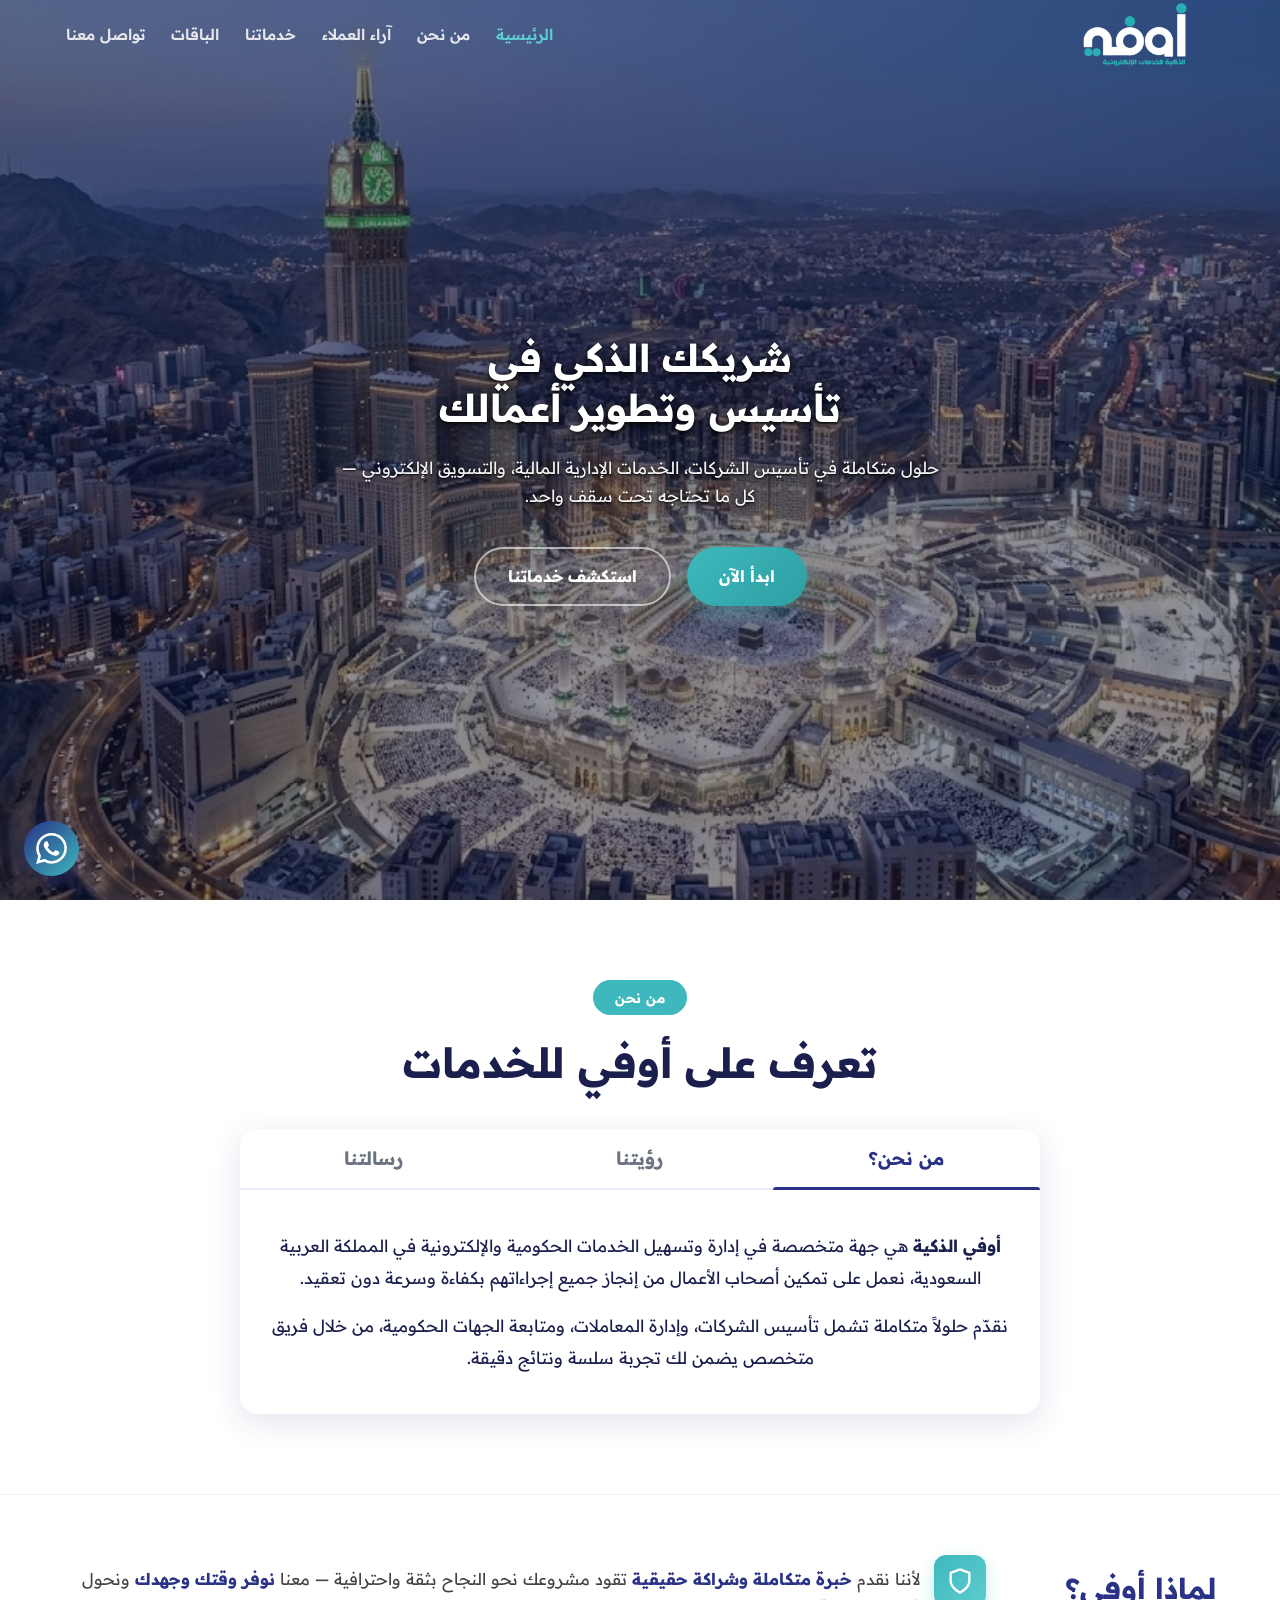
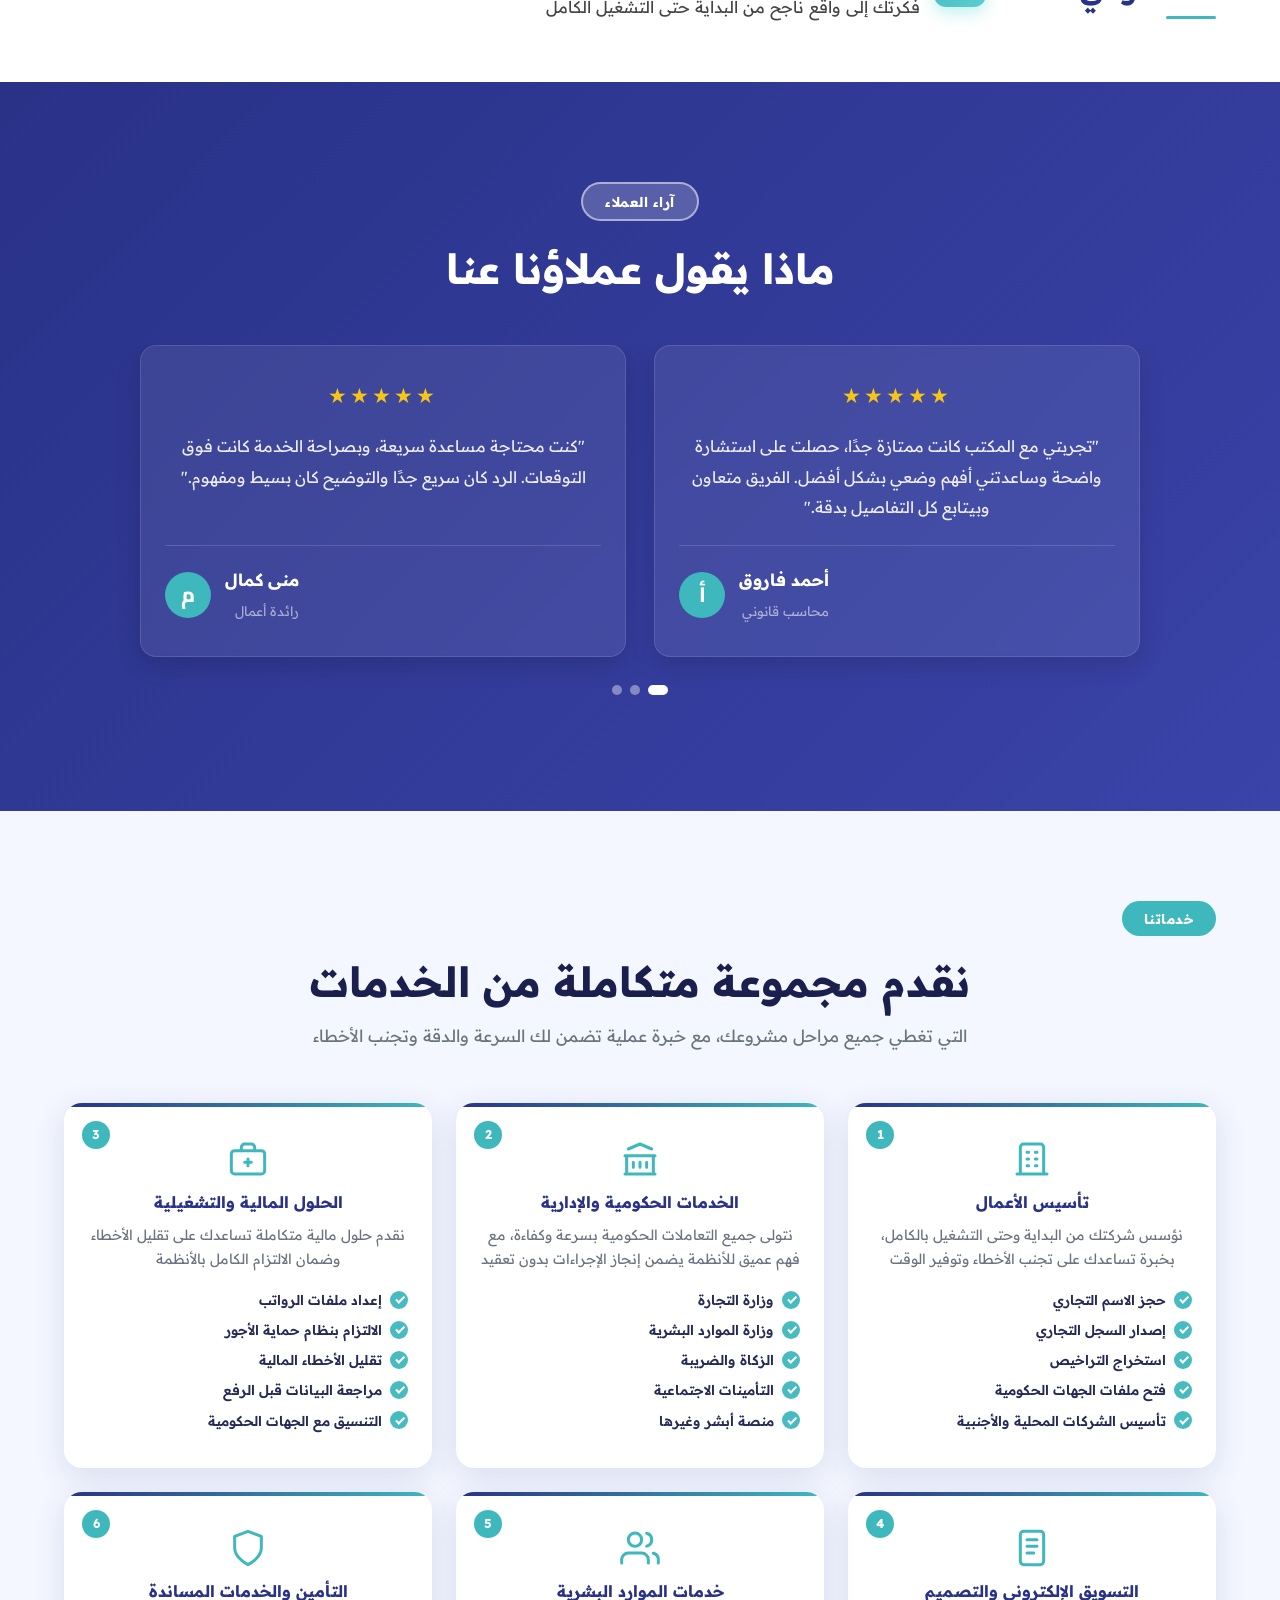
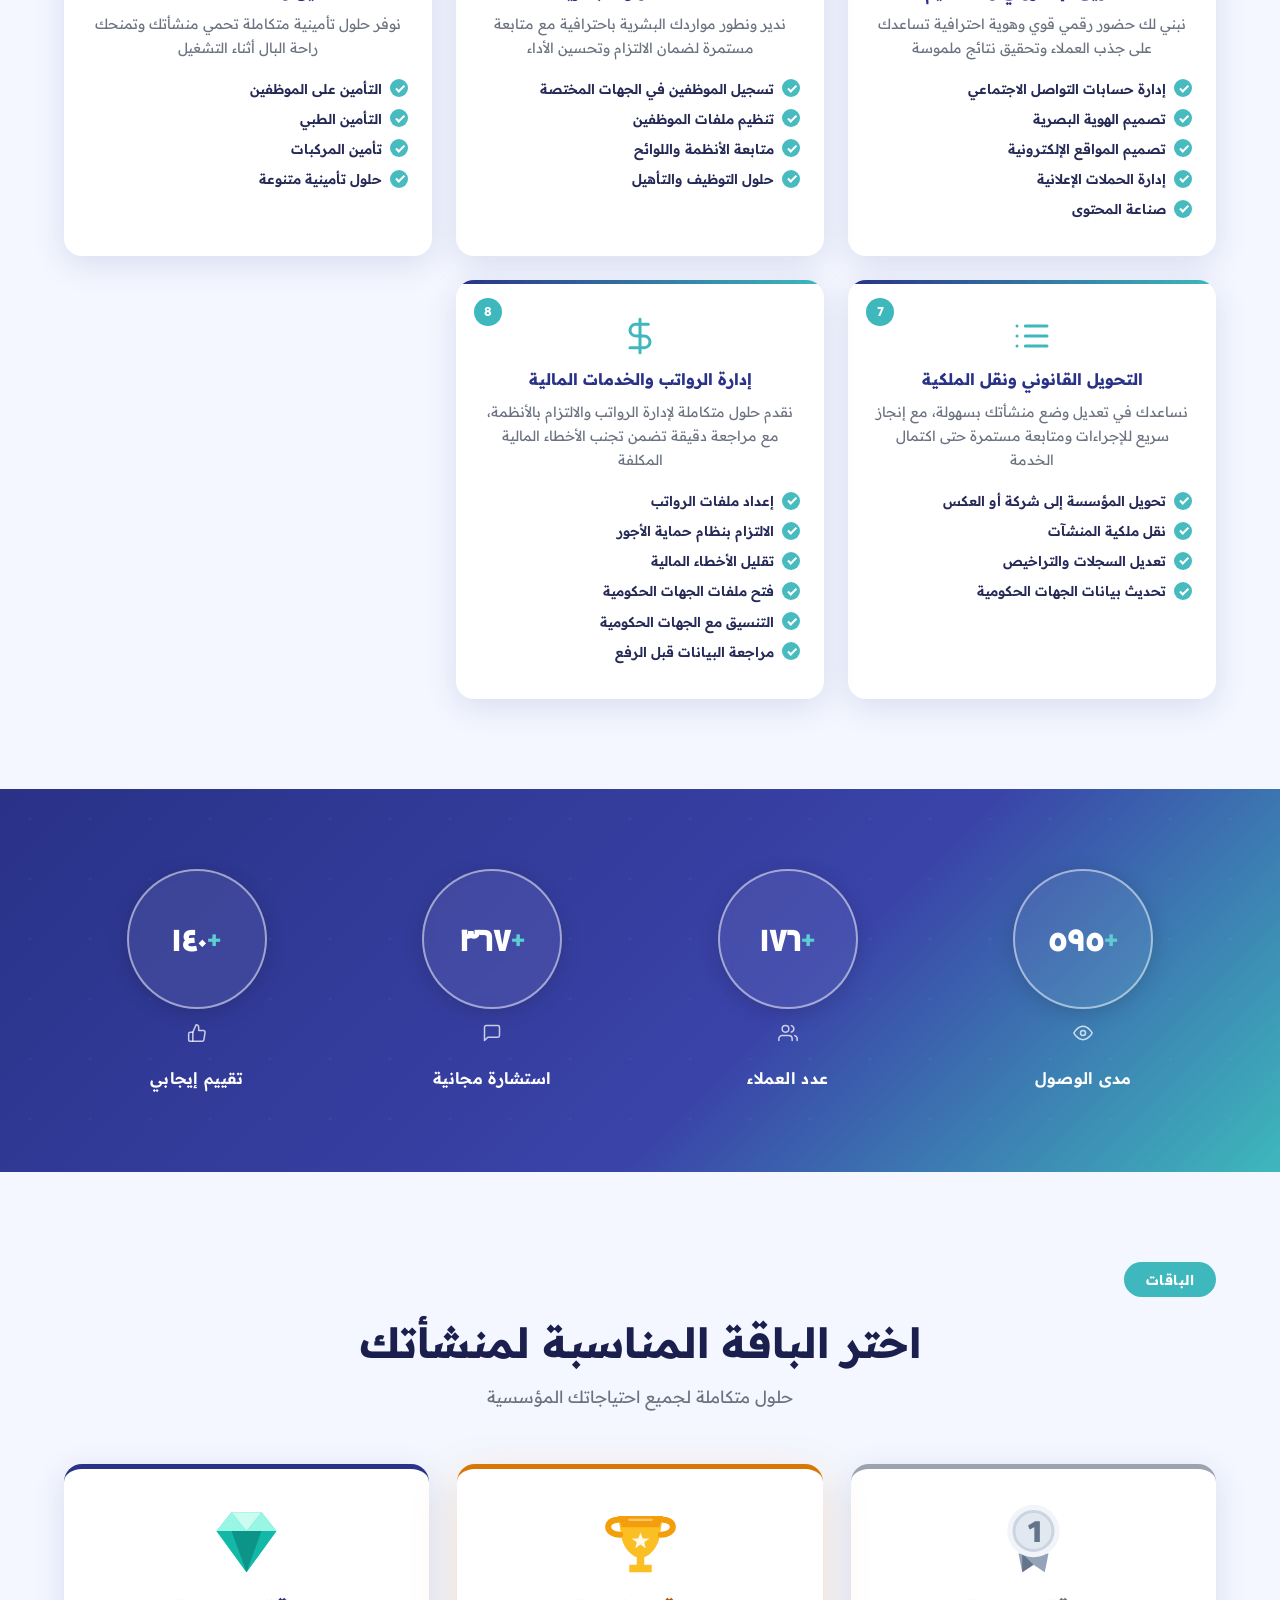
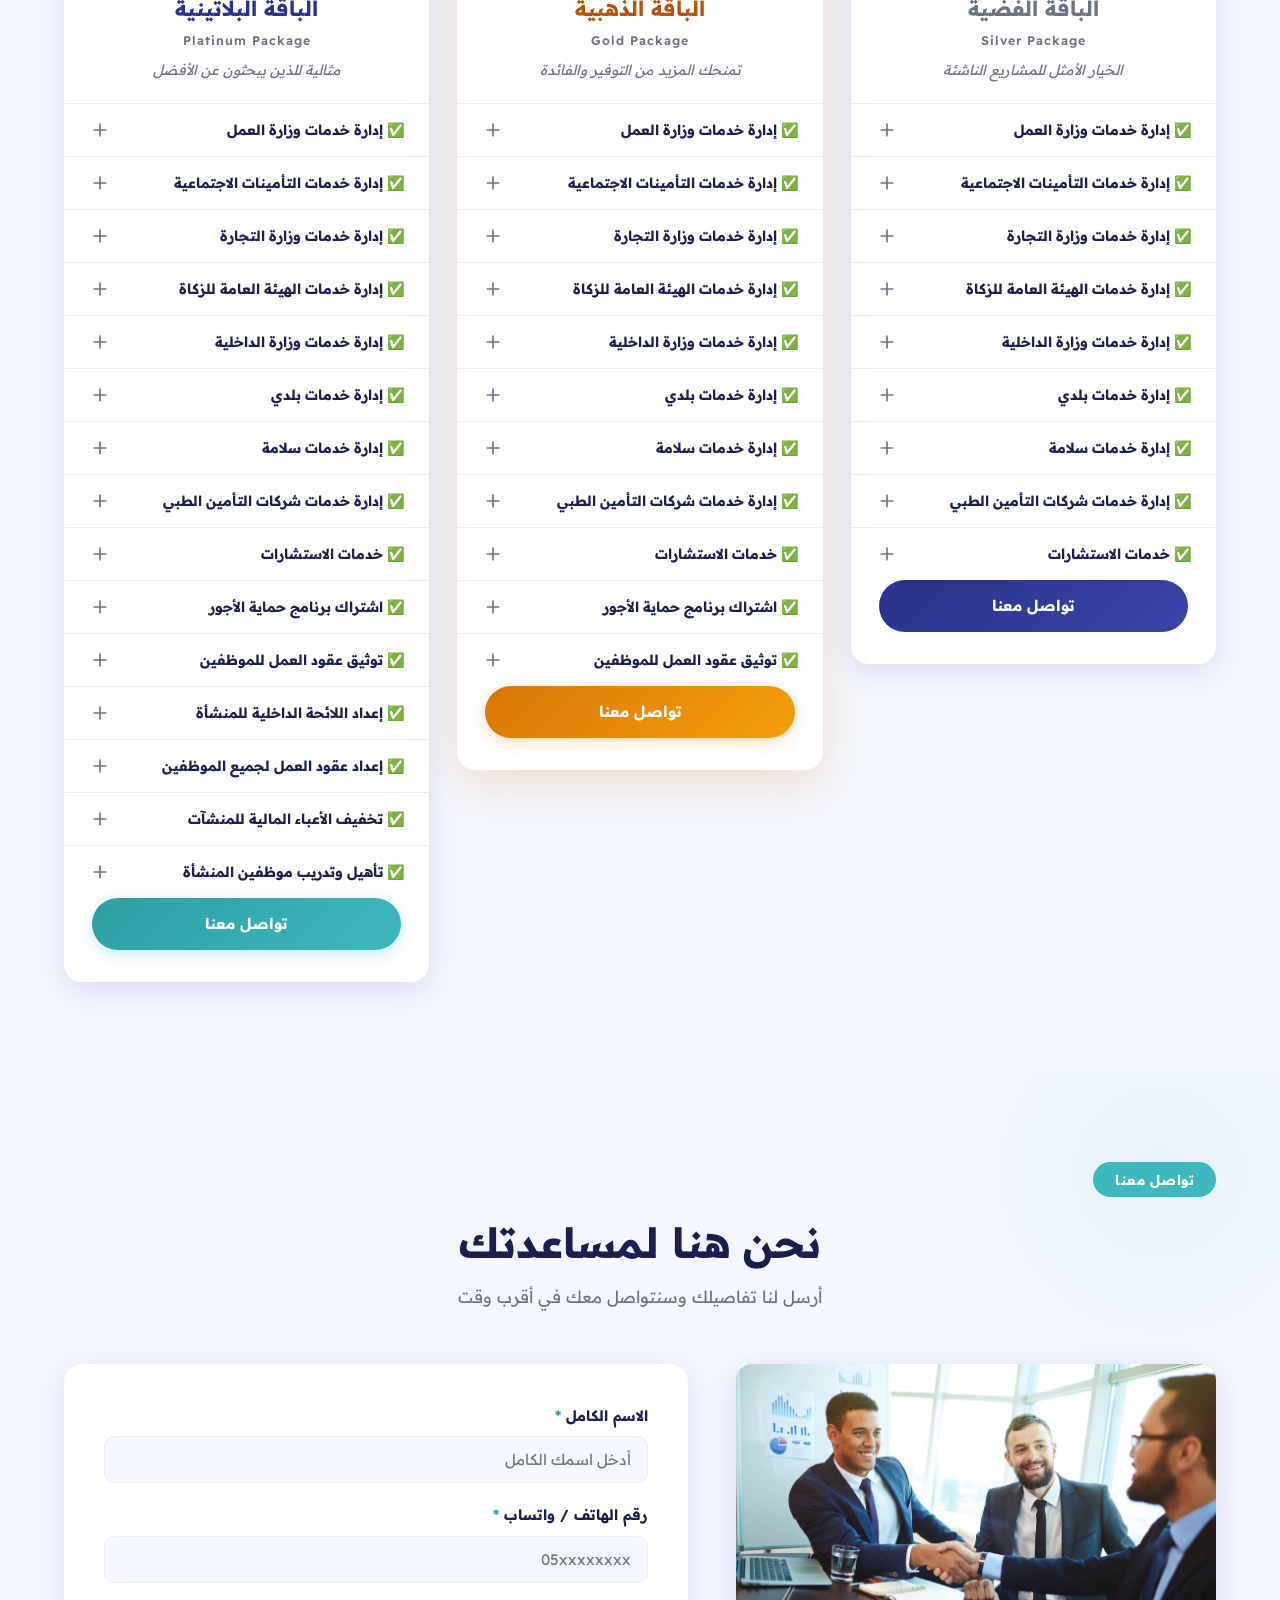
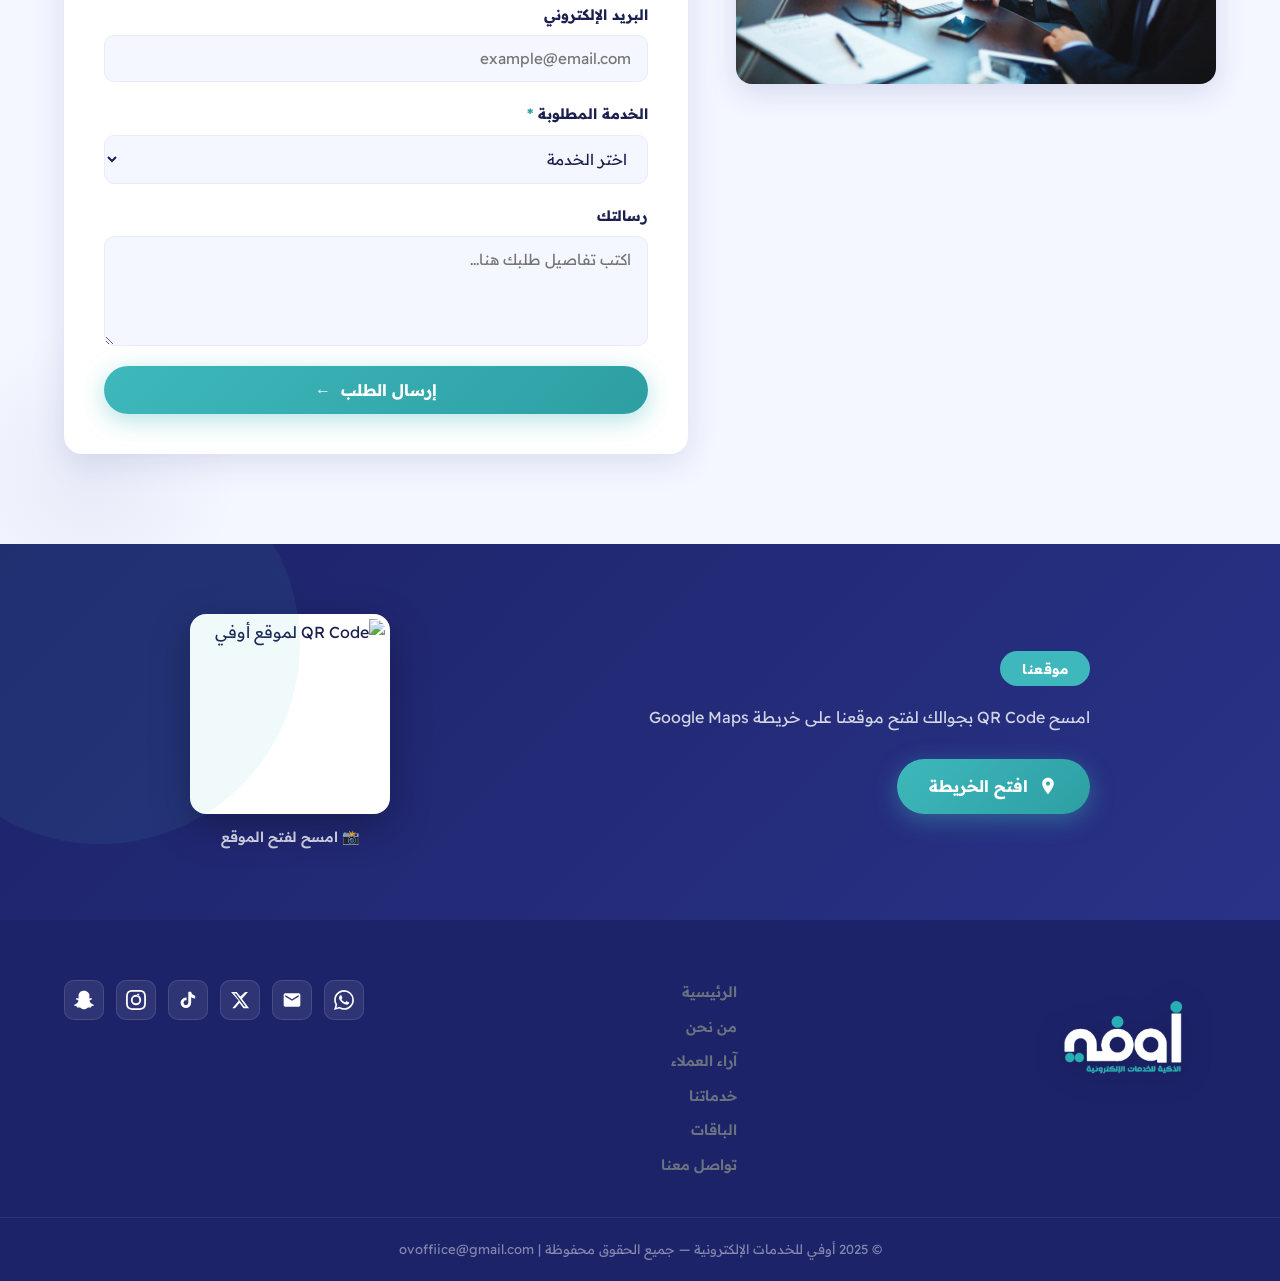
==== index.html @ 65c3745b "Remove 'Come visit us now' phrase from QR Map section heading" ====
<!DOCTYPE html>
<html lang="ar" dir="rtl">
<head>
  <meta charset="UTF-8" />
  <meta name="viewport" content="width=device-width, initial-scale=1.0" />
  <title>أوفي للخدمات الإلكترونية | شريكك الذكي في تأسيس وتطوير أعمالك</title>
  <meta name="description" content="أوفي للخدمات الإلكترونية — حلول متكاملة لتأسيس الشركات، الخدمات الإدارية والحكومية، الحلول المالية، والتسويق الإلكتروني في المملكة العربية السعودية." />
  <meta property="og:title" content="أوفي للخدمات الإلكترونية" />
  <meta property="og:description" content="شريكك الذكي في تأسيس وتطوير أعمالك" />
  <link rel="preconnect" href="https://fonts.googleapis.com" />
  <link rel="preconnect" href="https://fonts.gstatic.com" crossorigin />
  <link href="https://fonts.googleapis.com/css2?family=Readex+Pro:wght@300;400;500;600;700;800&family=Cairo:wght@300;400;600;700;900&family=Tajawal:wght@300;400;500;700;800;900&display=swap" rel="stylesheet" />
  <link rel="stylesheet" href="https://cdn.jsdelivr.net/npm/swiper@11/swiper-bundle.min.css" />
  <link rel="stylesheet" href="style.css?v=12" />
</head>
<body>

  <!-- ============ NAVBAR ============ -->
  <nav class="navbar" id="navbar">
    <div class="nav-container">
      <a href="#hero" class="nav-logo" id="nav-logo-link" aria-label="العودة للرئيسية">
        <img src="logo_transparent.png" alt="أوفي" class="brand-logo-nav" />
      </a>
      <ul class="nav-links" id="navLinks">
        <li><a href="#hero">الرئيسية</a></li>
        <li><a href="#about">من نحن</a></li>
        <li><a href="#testimonials">آراء العملاء</a></li>
        <li><a href="#services">خدماتنا</a></li>
        <li><a href="#packages">الباقات</a></li>
        <li><a href="#contact">تواصل معنا</a></li>
      </ul>
      <button type="button" class="hamburger" id="hamburger" aria-label="Menu">
        <span></span><span></span><span></span>
      </button>
    </div>
  </nav>

  <!-- ============ HERO ============ -->
  <section class="hero" id="hero">

    <div class="hero-content">
      <div class="hero-text" style="text-align: center; margin: 0 auto;">
        <h1 class="hero-title">شريكك الذكي في<br/>تأسيس وتطوير أعمالك</h1>
        <p class="hero-desc" style="margin-left: auto; margin-right: auto; max-width: 600px;">حلول متكاملة في تأسيس الشركات، الخدمات الإدارية المالية، والتسويق الإلكتروني — كل ما تحتاجه تحت سقف واحد.</p>
        <div class="hero-cta" style="justify-content: center;">
          <a href="#contact" class="btn btn-primary">ابدأ الآن</a>
          <a href="#services" class="btn btn-outline">استكشف خدماتنا</a>
        </div>
      </div>
    </div>
  </section>




  <!-- ============ ABOUT ============ -->
  <section class="section about" id="about" style="background-color: #ffffff; padding: 80px 0;">
    <div class="container">
      <div class="section-badge" style="margin: 0 auto; display: table; margin-bottom: 20px;">من نحن</div>
      <h2 class="section-title center" style="margin-bottom: 40px;">تعرف على أوفي للخدمات</h2>
      
      <div class="about-tabs-container">
        <div class="tabs-header">
          <button type="button" class="tab-btn active" data-target="tab-about">من نحن؟</button>
          <button type="button" class="tab-btn" data-target="tab-vision">رؤيتنا</button>
          <button type="button" class="tab-btn" data-target="tab-mission">رسالتنا</button>
        </div>
        <div class="tabs-content">
          <div class="tab-pane active" id="tab-about">
            <p><strong>أوفي الذكية</strong> هي جهة متخصصة في إدارة وتسهيل الخدمات الحكومية والإلكترونية في المملكة العربية السعودية، نعمل على تمكين أصحاب الأعمال من إنجاز جميع إجراءاتهم بكفاءة وسرعة دون تعقيد.</p>
            <p>نقدّم حلولاً متكاملة تشمل تأسيس الشركات، وإدارة المعاملات، ومتابعة الجهات الحكومية، من خلال فريق متخصص يضمن لك تجربة سلسة ونتائج دقيقة.</p>
          </div>
          <div class="tab-pane" id="tab-vision">
            <p>أن نصبح الخيار الأول والشريك الاستراتيجي الأمثل للشركات والمؤسسات الطامحة في المملكة، من خلال تقديم حلول مالية، قانونية، وإدارية شاملة ومبتكرة تعزز من قدرتهم التنافسية والتوسعية بثقة وراحة.</p>
          </div>
          <div class="tab-pane" id="tab-mission">
            <p>نلتزم بتقديم خدمات احترافية تسهّل الإجراءات الحكومية على عملائنا، ونوفر لهم الوقت والجهد عبر حلول منظمة وسريعة تدعم نمو أعمالهم واستقرارها لتجربة متطورة وسريعة.</p>
          </div>
        </div>
      </div>
    </div>
  </section>

  <!-- ============ WHY US ============ -->
  <section class="section why-us" id="why-us">
    <div class="container">
      <div class="why-us-inner">
        <div class="why-us-label">لماذا أوفي؟</div>
        <div class="why-us-points">
          <div class="why-point">
            <div class="why-icon">
              <svg viewBox="0 0 24 24" fill="none" stroke="currentColor" stroke-width="2" stroke-linecap="round" stroke-linejoin="round" width="28" height="28"><path d="M12 22s8-4 8-10V5l-8-3-8 3v7c0 6 8 10 8 10z"/></svg>
            </div>
            <p>لأننا نقدم <strong>خبرة متكاملة وشراكة حقيقية</strong> تقود مشروعك نحو النجاح بثقة واحترافية — معنا <strong>نوفر وقتك وجهدك</strong> ونحول فكرتك إلى واقع ناجح من البداية حتى التشغيل الكامل</p>
          </div>
        </div>
      </div>
    </div>
  </section>

  <!-- ============ TESTIMONIALS ============ -->
  <section class="section testimonials" id="testimonials">
    <div class="container">
      <div class="section-badge light" style="margin: 0 auto; display: table; margin-bottom: 20px;">آراء العملاء</div>
      <h2 class="section-title center" style="color: var(--white); margin-bottom: 50px;">ماذا يقول عملاؤنا عنا</h2>
      
      <!-- Swiper: 3 slides × 2 reviews each -->
      <div class="swiper testimoSwiper" style="overflow:hidden; padding-bottom:54px;">
        <div class="swiper-wrapper">

          <!-- Slide 1 -->
          <div class="swiper-slide">
            <div class="testimo-pair">
              <div class="testimo-card">
                <div class="testimo-stars">★★★★★</div>
                <p class="testimo-text">"تجربتي مع المكتب كانت ممتازة جدًا، حصلت على استشارة واضحة وساعدتني أفهم وضعي بشكل أفضل. الفريق متعاون وبيتابع كل التفاصيل بدقة."</p>
                <hr class="testimo-hr" />
                <div class="testimo-footer">
                  <div class="testimo-info"><h4>أحمد فاروق</h4><span>محاسب قانوني</span></div>
                  <div class="testimo-avatar">أ</div>
                </div>
              </div>
              <div class="testimo-card">
                <div class="testimo-stars">★★★★★</div>
                <p class="testimo-text">"كنت محتاجة مساعدة سريعة، وبصراحة الخدمة كانت فوق التوقعات. الرد كان سريع جدًا والتوضيح كان بسيط ومفهوم."</p>
                <hr class="testimo-hr" />
                <div class="testimo-footer">
                  <div class="testimo-info"><h4>منى كمال</h4><span>رائدة أعمال</span></div>
                  <div class="testimo-avatar">م</div>
                </div>
              </div>
            </div>
          </div>

          <!-- Slide 2 -->
          <div class="swiper-slide">
            <div class="testimo-pair">
              <div class="testimo-card">
                <div class="testimo-stars">★★★★★</div>
                <p class="testimo-text">"التعامل كان احترافي جدًا من أول تواصل لحد حل المشكلة. حسيت بثقة كبيرة في خبرتهم وطريقة إدارتهم للموضوع."</p>
                <hr class="testimo-hr" />
                <div class="testimo-footer">
                  <div class="testimo-info"><h4>خالد محمود</h4><span>مدير مبيعات</span></div>
                  <div class="testimo-avatar">خ</div>
                </div>
              </div>
              <div class="testimo-card">
                <div class="testimo-stars">★★★★★</div>
                <p class="testimo-text">"المكتب قدملي دعم قوي في وقت صعب، وكانوا دايمًا متابعين معايا خطوة بخطوة لحد ما وصلنا لحل مرضي."</p>
                <hr class="testimo-hr" />
                <div class="testimo-footer">
                  <div class="testimo-info"><h4>نجلاء حسن</h4><span>موظفة إدارية</span></div>
                  <div class="testimo-avatar">ن</div>
                </div>
              </div>
            </div>
          </div>

          <!-- Slide 3 -->
          <div class="swiper-slide">
            <div class="testimo-pair">
              <div class="testimo-card">
                <div class="testimo-stars">★★★★★</div>
                <p class="testimo-text">"خدمة متميزة جدًا وسرعة في التنفيذ، فعلاً فريق فاهم شغله وبيقدم حلول عملية لأي مشكلة."</p>
                <hr class="testimo-hr" />
                <div class="testimo-footer">
                  <div class="testimo-info"><h4>يوسف عبد الرحمن</h4><span>مستثمر</span></div>
                  <div class="testimo-avatar">ي</div>
                </div>
              </div>
              <div class="testimo-card">
                <div class="testimo-stars">★★★★★</div>
                <p class="testimo-text">"أنصح أي حد يتعامل معاهم، عندهم مصداقية واحترافية عالية جدًا، وساعدوني أوصل لأفضل نتيجة ممكنة."</p>
                <hr class="testimo-hr" />
                <div class="testimo-footer">
                  <div class="testimo-info"><h4>هبة علي</h4><span>مصممة جرافيك</span></div>
                  <div class="testimo-avatar">ه</div>
                </div>
              </div>
            </div>
          </div>

        </div>
        <div class="swiper-pagination"></div>
      </div>
    </div>
  </section>

  <!-- ============ SERVICES OVERVIEW ============ -->
  <section class="section services-overview" id="services">
    <div class="container">
      <div class="section-badge">خدماتنا</div>
      <h2 class="section-title center">نقدم مجموعة متكاملة من الخدمات</h2>
      <p class="section-desc center">التي تغطي جميع مراحل مشروعك، مع خبرة عملية تضمن لك السرعة والدقة وتجنب الأخطاء</p>
      <div class="services-cards">

        <div class="srv-card" id="srv-founding">
          <div class="srv-icon">
            <svg viewBox="0 0 24 24" fill="none" stroke="currentColor" stroke-width="1.8" stroke-linecap="round" stroke-linejoin="round" width="40" height="40">
              <path d="M3 21h18M9 8h1m4 0h1M9 12h1m4 0h1M9 16h1m4 0h1M5 21V5a2 2 0 012-2h10a2 2 0 012 2v16"/>
            </svg>
          </div>
          <div class="srv-num">1</div>
          <h3>تأسيس الأعمال</h3>
          <p class="srv-desc">نؤسس شركتك من البداية وحتى التشغيل بالكامل، بخبرة تساعدك على تجنب الأخطاء وتوفير الوقت</p>
          <ul class="srv-checklist">
            <li><span class="chk-icon"></span>حجز الاسم التجاري</li>
            <li><span class="chk-icon"></span>إصدار السجل التجاري</li>
            <li><span class="chk-icon"></span>استخراج التراخيص</li>
            <li><span class="chk-icon"></span>فتح ملفات الجهات الحكومية</li>
            <li><span class="chk-icon"></span>تأسيس الشركات المحلية والأجنبية</li>
          </ul>
        </div>

        <div class="srv-card" id="srv-gov">
          <div class="srv-icon">
            <svg viewBox="0 0 24 24" fill="none" stroke="currentColor" stroke-width="1.8" stroke-linecap="round" stroke-linejoin="round" width="40" height="40">
              <path d="M3 21h18M3 10h18M5 6l7-3 7 3M4 10v11M20 10v11M8 14v3m4-3v3m4-3v3"/>
            </svg>
          </div>
          <div class="srv-num">2</div>
          <h3>الخدمات الحكومية والإدارية</h3>
          <p class="srv-desc">نتولى جميع التعاملات الحكومية بسرعة وكفاءة، مع فهم عميق للأنظمة يضمن إنجاز الإجراءات بدون تعقيد</p>
          <ul class="srv-checklist">
            <li><span class="chk-icon"></span>وزارة التجارة</li>
            <li><span class="chk-icon"></span>وزارة الموارد البشرية</li>
            <li><span class="chk-icon"></span>الزكاة والضريبة</li>
            <li><span class="chk-icon"></span>التأمينات الاجتماعية</li>
            <li><span class="chk-icon"></span>منصة أبشر وغيرها</li>
          </ul>
        </div>

        <div class="srv-card" id="srv-finance">
          <div class="srv-icon">
            <svg viewBox="0 0 24 24" fill="none" stroke="currentColor" stroke-width="1.8" stroke-linecap="round" stroke-linejoin="round" width="40" height="40">
              <rect x="2" y="7" width="20" height="14" rx="2"/><path d="M16 7V5a2 2 0 00-2-2h-4a2 2 0 00-2 2v2M12 12v4m-2-2h4"/>
            </svg>
          </div>
          <div class="srv-num">3</div>
          <h3>الحلول المالية والتشغيلية</h3>
          <p class="srv-desc">نقدم حلول مالية متكاملة تساعدك على تقليل الأخطاء وضمان الالتزام الكامل بالأنظمة</p>
          <ul class="srv-checklist">
            <li><span class="chk-icon"></span>إعداد ملفات الرواتب</li>
            <li><span class="chk-icon"></span>الالتزام بنظام حماية الأجور</li>
            <li><span class="chk-icon"></span>تقليل الأخطاء المالية</li>
            <li><span class="chk-icon"></span>مراجعة البيانات قبل الرفع</li>
            <li><span class="chk-icon"></span>التنسيق مع الجهات الحكومية</li>
          </ul>
        </div>

        <div class="srv-card" id="srv-marketing">
          <div class="srv-icon">
            <svg viewBox="0 0 24 24" fill="none" stroke="currentColor" stroke-width="1.8" stroke-linecap="round" stroke-linejoin="round" width="40" height="40">
              <rect x="5" y="2" width="14" height="20" rx="2"/><path d="M9 7h6M9 11h6M9 15h4"/>
            </svg>
          </div>
          <div class="srv-num">4</div>
          <h3>التسويق الإلكتروني والتصميم</h3>
          <p class="srv-desc">نبني لك حضور رقمي قوي وهوية احترافية تساعدك على جذب العملاء وتحقيق نتائج ملموسة</p>
          <ul class="srv-checklist">
            <li><span class="chk-icon"></span>إدارة حسابات التواصل الاجتماعي</li>
            <li><span class="chk-icon"></span>تصميم الهوية البصرية</li>
            <li><span class="chk-icon"></span>تصميم المواقع الإلكترونية</li>
            <li><span class="chk-icon"></span>إدارة الحملات الإعلانية</li>
            <li><span class="chk-icon"></span>صناعة المحتوى</li>
          </ul>
        </div>

        <div class="srv-card" id="srv-hr">
          <div class="srv-icon">
            <svg viewBox="0 0 24 24" fill="none" stroke="currentColor" stroke-width="1.8" stroke-linecap="round" stroke-linejoin="round" width="40" height="40">
              <path d="M17 21v-2a4 4 0 00-4-4H5a4 4 0 00-4 4v2"/><circle cx="9" cy="7" r="4"/><path d="M23 21v-2a4 4 0 00-3-3.87M16 3.13a4 4 0 010 7.75"/>
            </svg>
          </div>
          <div class="srv-num">5</div>
          <h3>خدمات الموارد البشرية</h3>
          <p class="srv-desc">ندير ونطور مواردك البشرية باحترافية مع متابعة مستمرة لضمان الالتزام وتحسين الأداء</p>
          <ul class="srv-checklist">
            <li><span class="chk-icon"></span>تسجيل الموظفين في الجهات المختصة</li>
            <li><span class="chk-icon"></span>تنظيم ملفات الموظفين</li>
            <li><span class="chk-icon"></span>متابعة الأنظمة واللوائح</li>
            <li><span class="chk-icon"></span>حلول التوظيف والتأهيل</li>
          </ul>
        </div>

        <div class="srv-card" id="srv-insurance">
          <div class="srv-icon">
            <svg viewBox="0 0 24 24" fill="none" stroke="currentColor" stroke-width="1.8" stroke-linecap="round" stroke-linejoin="round" width="40" height="40">
              <path d="M12 22s8-4 8-10V5l-8-3-8 3v7c0 6 8 10 8 10z"/>
            </svg>
          </div>
          <div class="srv-num">6</div>
          <h3>التأمين والخدمات المساندة</h3>
          <p class="srv-desc">نوفر حلول تأمينية متكاملة تحمي منشأتك وتمنحك راحة البال أثناء التشغيل</p>
          <ul class="srv-checklist">
            <li><span class="chk-icon"></span>التأمين على الموظفين</li>
            <li><span class="chk-icon"></span>التأمين الطبي</li>
            <li><span class="chk-icon"></span>تأمين المركبات</li>
            <li><span class="chk-icon"></span>حلول تأمينية متنوعة</li>
          </ul>
        </div>

        <div class="srv-card" id="srv-legal">
          <div class="srv-icon">
            <svg viewBox="0 0 24 24" fill="none" stroke="currentColor" stroke-width="1.8" stroke-linecap="round" stroke-linejoin="round" width="40" height="40">
              <path d="M8 6h13M8 12h13M8 18h13M3 6h.01M3 12h.01M3 18h.01"/>
            </svg>
          </div>
          <div class="srv-num">7</div>
          <h3>التحويل القانوني ونقل الملكية</h3>
          <p class="srv-desc">نساعدك في تعديل وضع منشأتك بسهولة، مع إنجاز سريع للإجراءات ومتابعة مستمرة حتى اكتمال الخدمة</p>
          <ul class="srv-checklist">
            <li><span class="chk-icon"></span>تحويل المؤسسة إلى شركة أو العكس</li>
            <li><span class="chk-icon"></span>نقل ملكية المنشآت</li>
            <li><span class="chk-icon"></span>تعديل السجلات والتراخيص</li>
            <li><span class="chk-icon"></span>تحديث بيانات الجهات الحكومية</li>
          </ul>
        </div>

        <div class="srv-card" id="srv-payroll">
          <div class="srv-icon">
            <svg viewBox="0 0 24 24" fill="none" stroke="currentColor" stroke-width="1.8" stroke-linecap="round" stroke-linejoin="round" width="40" height="40">
              <path d="M12 2v20M17 5H9.5a3.5 3.5 0 000 7h5a3.5 3.5 0 010 7H6"/>
            </svg>
          </div>
          <div class="srv-num">8</div>
          <h3>إدارة الرواتب والخدمات المالية</h3>
          <p class="srv-desc">نقدم حلول متكاملة لإدارة الرواتب والالتزام بالأنظمة، مع مراجعة دقيقة تضمن تجنب الأخطاء المالية المكلفة</p>
          <ul class="srv-checklist">
            <li><span class="chk-icon"></span>إعداد ملفات الرواتب</li>
            <li><span class="chk-icon"></span>الالتزام بنظام حماية الأجور</li>
            <li><span class="chk-icon"></span>تقليل الأخطاء المالية</li>
            <li><span class="chk-icon"></span>فتح ملفات الجهات الحكومية</li>
            <li><span class="chk-icon"></span>التنسيق مع الجهات الحكومية</li>
            <li><span class="chk-icon"></span>مراجعة البيانات قبل الرفع</li>
          </ul>
        </div>

      </div>
    </div>
  </section>

  <!-- ============ STATS ============ -->
  <section class="stats-section" id="stats">
    <div class="container">
      <div class="stats-grid">
        <div class="stat-item">
          <div class="stat-circle">
            <span class="stat-num" data-target="1063">0</span><span class="stat-plus">+</span>
          </div>
          <div class="stat-icon">
            <svg viewBox="0 0 24 24" fill="none" stroke="currentColor" stroke-width="1.8" stroke-linecap="round" stroke-linejoin="round" width="20" height="20"><path d="M1 12s4-8 11-8 11 8 11 8-4 8-11 8-11-8-11-8z"/><circle cx="12" cy="12" r="3"/></svg>
          </div>
          <span class="stat-label">مدى الوصول</span>
        </div>
        <div class="stat-item">
          <div class="stat-circle">
            <span class="stat-num" data-target="326">0</span><span class="stat-plus">+</span>
          </div>
          <div class="stat-icon">
            <svg viewBox="0 0 24 24" fill="none" stroke="currentColor" stroke-width="1.8" stroke-linecap="round" stroke-linejoin="round" width="20" height="20"><path d="M17 21v-2a4 4 0 0 0-4-4H5a4 4 0 0 0-4 4v2"/><circle cx="9" cy="7" r="4"/><path d="M23 21v-2a4 4 0 0 0-3-3.87"/><path d="M16 3.13a4 4 0 0 1 0 7.75"/></svg>
          </div>
          <span class="stat-label">عدد العملاء</span>
        </div>
        <div class="stat-item">
          <div class="stat-circle">
            <span class="stat-num" data-target="678">0</span><span class="stat-plus">+</span>
          </div>
          <div class="stat-icon">
            <svg viewBox="0 0 24 24" fill="none" stroke="currentColor" stroke-width="1.8" stroke-linecap="round" stroke-linejoin="round" width="20" height="20"><path d="M21 15a2 2 0 0 1-2 2H7l-4 4V5a2 2 0 0 1 2-2h14a2 2 0 0 1 2 2z"/></svg>
          </div>
          <span class="stat-label">استشارة مجانية</span>
        </div>
        <div class="stat-item">
          <div class="stat-circle">
            <span class="stat-num" data-target="264">0</span><span class="stat-plus">+</span>
          </div>
          <div class="stat-icon">
            <svg viewBox="0 0 24 24" fill="none" stroke="currentColor" stroke-width="1.8" stroke-linecap="round" stroke-linejoin="round" width="20" height="20"><path d="M14 9V5a3 3 0 0 0-3-3l-4 9v11h11.28a2 2 0 0 0 2-1.7l1.38-9a2 2 0 0 0-2-2.3H14z"/><path d="M7 22H4a2 2 0 0 1-2-2v-7a2 2 0 0 1 2-2h3"/></svg>
          </div>
          <span class="stat-label">تقييم إيجابي</span>
        </div>
      </div>
    </div>
  </section>

  <!-- ============ PACKAGES ============ -->
  <section class="section packages" id="packages">
    <div class="container">
      <div class="section-badge">الباقات</div>
      <h2 class="section-title center">اختر الباقة المناسبة لمنشأتك</h2>
      <p class="section-desc center">حلول متكاملة لجميع احتياجاتك المؤسسية</p>
      <div class="packages-grid">

        <!-- Silver -->
        <div class="pkg-card pkg-silver">
          <div class="pkg-header">
            <div class="pkg-medal">
              <svg viewBox="0 0 100 100" width="75" height="75">
                <path d="M 30 70 L 35 95 L 50 85 L 65 95 L 70 70 Z" fill="#94a3b8" />
                <path d="M 35 70 L 35 95 L 50 85 Z" fill="#64748b" />
                <circle cx="50" cy="40" r="35" fill="#f1f5f9" />
                <circle cx="50" cy="40" r="26" fill="#e2e8f0" stroke="#cbd5e1" stroke-width="4"/>
                <text x="51" y="55" fill="#64748b" font-family="'Cairo', sans-serif" font-weight="900" font-size="42" text-anchor="middle">1</text>
              </svg>
            </div>
            <h3 class="pkg-name">الباقة الفضية</h3>
            <p class="pkg-en">Silver Package</p>
            <p class="pkg-tagline">الخيار الأمثل للمشاريع الناشئة</p>
          </div>
          <ul class="pkg-features pkg-accordion">

            <li class="pkg-accordion-item">
              <button type="button" class="pkg-accordion-header">
                <span class="pkg-feat-title">✅ إدارة خدمات وزارة العمل</span>
                <span class="pkg-expand-icon">
                  <svg viewBox="0 0 24 24" width="20" height="20" stroke="currentColor" fill="none" stroke-width="2" stroke-linecap="round" stroke-linejoin="round"><path d="M12 5v14M5 12h14"/></svg>
                </span>
              </button>
              <ul class="pkg-accordion-body">
                <li>تسجيل بمنصة قوى</li>
                <li>رخص العمل</li>
                <li>إدارة المهن</li>
                <li>إصدار شهادة السعودة</li>
                <li>تأشيرات العمل الفوري</li>
                <li>نقل الخدمات</li>
                <li>تجديد اشتراك بمنصة قوى</li>
              </ul>
            </li>
            <li class="pkg-accordion-item">
              <button type="button" class="pkg-accordion-header">
                <span class="pkg-feat-title">✅ إدارة خدمات التأمينات الاجتماعية</span>
                <span class="pkg-expand-icon">
                  <svg viewBox="0 0 24 24" width="20" height="20" stroke="currentColor" fill="none" stroke-width="2" stroke-linecap="round" stroke-linejoin="round"><path d="M12 5v14M5 12h14"/></svg>
                </span>
              </button>
              <ul class="pkg-accordion-body">
                <li>استكمال بيانات المنشأة</li>
                <li>إضافة مدير حساب الفروع</li>
                <li>تسجيل موظفين</li>
                <li>تحديث أجور</li>
                <li>إصدار شهادة التزام التأمينات</li>
              </ul>
            </li>
            <li class="pkg-accordion-item">
              <button type="button" class="pkg-accordion-header">
                <span class="pkg-feat-title">✅ إدارة خدمات وزارة التجارة</span>
                <span class="pkg-expand-icon">
                  <svg viewBox="0 0 24 24" width="20" height="20" stroke="currentColor" fill="none" stroke-width="2" stroke-linecap="round" stroke-linejoin="round"><path d="M12 5v14M5 12h14"/></svg>
                </span>
              </button>
              <ul class="pkg-accordion-body">
                <li>اصدار سجل تجاري</li>
                <li>تجديد سجل تجاري</li>
                <li>تعديل سجل تجاري</li>
              </ul>
            </li>
            <li class="pkg-accordion-item">
              <button type="button" class="pkg-accordion-header">
                <span class="pkg-feat-title">✅ إدارة خدمات الهيئة العامة للزكاة</span>
                <span class="pkg-expand-icon">
                  <svg viewBox="0 0 24 24" width="20" height="20" stroke="currentColor" fill="none" stroke-width="2" stroke-linecap="round" stroke-linejoin="round"><path d="M12 5v14M5 12h14"/></svg>
                </span>
              </button>
              <ul class="pkg-accordion-body">
                <li>التسجيل في ضريبة القيمة المضافة</li>
                <li>رفع الإقرارات الضريبية</li>
                <li>تحديث بيانات الرقم المميز</li>
                <li>التسجل في الزكاة والدخل</li>
              </ul>
            </li>
            <li class="pkg-accordion-item">
              <button type="button" class="pkg-accordion-header">
                <span class="pkg-feat-title">✅ إدارة خدمات وزارة الداخلية</span>
                <span class="pkg-expand-icon">
                  <svg viewBox="0 0 24 24" width="20" height="20" stroke="currentColor" fill="none" stroke-width="2" stroke-linecap="round" stroke-linejoin="round"><path d="M12 5v14M5 12h14"/></svg>
                </span>
              </button>
              <ul class="pkg-accordion-body">
                <li>إصدار وتجديد اقامات</li>
                <li>تأشيرة خروج وعودة / نهائي</li>
                <li>خدمة توصيل الوثائق</li>
                <li>تجديد اشتراك أبشر اعمال</li>
              </ul>
            </li>
            <li class="pkg-accordion-item">
              <button type="button" class="pkg-accordion-header">
                <span class="pkg-feat-title">✅ إدارة خدمات بلدي</span>
                <span class="pkg-expand-icon">
                  <svg viewBox="0 0 24 24" width="20" height="20" stroke="currentColor" fill="none" stroke-width="2" stroke-linecap="round" stroke-linejoin="round"><path d="M12 5v14M5 12h14"/></svg>
                </span>
              </button>
              <ul class="pkg-accordion-body">
                <li>إصدار وتجديد رخصة تجارية</li>
                <li>تعديل رخصة تجارية</li>
              </ul>
            </li>
            <li class="pkg-accordion-item">
              <button type="button" class="pkg-accordion-header">
                <span class="pkg-feat-title">✅ إدارة خدمات سلامة</span>
                <span class="pkg-expand-icon">
                  <svg viewBox="0 0 24 24" width="20" height="20" stroke="currentColor" fill="none" stroke-width="2" stroke-linecap="round" stroke-linejoin="round"><path d="M12 5v14M5 12h14"/></svg>
                </span>
              </button>
              <ul class="pkg-accordion-body">
                <li>إصدار وتجديد رخصة سلامة</li>
              </ul>
            </li>
            <li class="pkg-accordion-item">
              <button type="button" class="pkg-accordion-header">
                <span class="pkg-feat-title">✅ إدارة خدمات شركات التأمين الطبي</span>
                <span class="pkg-expand-icon">
                  <svg viewBox="0 0 24 24" width="20" height="20" stroke="currentColor" fill="none" stroke-width="2" stroke-linecap="round" stroke-linejoin="round"><path d="M12 5v14M5 12h14"/></svg>
                </span>
              </button>
              <ul class="pkg-accordion-body">
                <li>المقارنة بين عروض الاسعار</li>
                <li>ارسال شبكة مزودي الخدمة</li>
              </ul>
            </li>
            <li class="pkg-accordion-item">
              <button type="button" class="pkg-accordion-header">
                <span class="pkg-feat-title">✅ خدمات الاستشارات</span>
                <span class="pkg-expand-icon">
                  <svg viewBox="0 0 24 24" width="20" height="20" stroke="currentColor" fill="none" stroke-width="2" stroke-linecap="round" stroke-linejoin="round"><path d="M12 5v14M5 12h14"/></svg>
                </span>
              </button>
              <ul class="pkg-accordion-body">
                <li>تقديم الاستشارات في جميع الخدمات</li>
              </ul>
            </li>
          </ul>
          <a href="#contact" class="btn btn-pkg">تواصل معنا</a>
        </div>

        <!-- Gold -->
        <div class="pkg-card pkg-gold">
          <div class="pkg-header">
            <div class="pkg-medal">
              <svg viewBox="0 0 100 100" width="75" height="75">
                <path d="M 20 20 L 80 20 L 75 50 C 70 70, 55 75, 55 75 L 55 85 L 65 85 L 65 95 L 35 95 L 35 85 L 45 85 L 45 75 C 45 75, 30 70, 25 50 Z" fill="#fbbf24" />
                <path d="M 20 20 L 80 20 L 75 35 L 25 35 Z" fill="#f59e0b" />
                <path d="M 35 25 L 65 25" stroke="#fff" stroke-width="3" stroke-linecap="round" opacity="0.4"/>
                <path d="M 20 25 C 2 25, 2 45, 23 45" fill="none" stroke="#f59e0b" stroke-width="8" stroke-linecap="round"/>
                <path d="M 80 25 C 98 25, 98 45, 77 45" fill="none" stroke="#f59e0b" stroke-width="8" stroke-linecap="round"/>
                <path d="M 50 42 L 53 50 L 62 50 L 55 55 L 57 63 L 50 58 L 43 63 L 45 55 L 38 50 L 47 50 Z" fill="#fff" opacity="0.9"/>
              </svg>
            </div>
            <h3 class="pkg-name">الباقة الذهبية</h3>
            <p class="pkg-en">Gold Package</p>
            <p class="pkg-tagline">تمنحك المزيد من التوفير والفائدة</p>
          </div>
          <ul class="pkg-features pkg-accordion">

            <li class="pkg-accordion-item">
              <button type="button" class="pkg-accordion-header">
                <span class="pkg-feat-title">✅ إدارة خدمات وزارة العمل</span>
                <span class="pkg-expand-icon">
                  <svg viewBox="0 0 24 24" width="20" height="20" stroke="currentColor" fill="none" stroke-width="2" stroke-linecap="round" stroke-linejoin="round"><path d="M12 5v14M5 12h14"/></svg>
                </span>
              </button>
              <ul class="pkg-accordion-body">
                <li>تسجيل بمنصة قوى</li>
                <li>رخص العمل</li>
                <li>إدارة المهن</li>
                <li>إصدار شهادة السعودة</li>
                <li>تأشيرات العمل الفوري</li>
                <li>نقل الخدمات</li>
                <li>تجديد اشتراك بمنصة قوى</li>
              </ul>
            </li>
            <li class="pkg-accordion-item">
              <button type="button" class="pkg-accordion-header">
                <span class="pkg-feat-title">✅ إدارة خدمات التأمينات الاجتماعية</span>
                <span class="pkg-expand-icon">
                  <svg viewBox="0 0 24 24" width="20" height="20" stroke="currentColor" fill="none" stroke-width="2" stroke-linecap="round" stroke-linejoin="round"><path d="M12 5v14M5 12h14"/></svg>
                </span>
              </button>
              <ul class="pkg-accordion-body">
                <li>استكمال بيانات المنشأة</li>
                <li>إضافة مدير حساب الفروع</li>
                <li>تسجيل موظفين</li>
                <li>تحديث أجور</li>
                <li>إصدار شهادة التزام التأمينات</li>
              </ul>
            </li>
            <li class="pkg-accordion-item">
              <button type="button" class="pkg-accordion-header">
                <span class="pkg-feat-title">✅ إدارة خدمات وزارة التجارة</span>
                <span class="pkg-expand-icon">
                  <svg viewBox="0 0 24 24" width="20" height="20" stroke="currentColor" fill="none" stroke-width="2" stroke-linecap="round" stroke-linejoin="round"><path d="M12 5v14M5 12h14"/></svg>
                </span>
              </button>
              <ul class="pkg-accordion-body">
                <li>اصدار سجل تجاري</li>
                <li>تجديد سجل تجاري</li>
                <li>تعديل سجل تجاري</li>
              </ul>
            </li>
            <li class="pkg-accordion-item">
              <button type="button" class="pkg-accordion-header">
                <span class="pkg-feat-title">✅ إدارة خدمات الهيئة العامة للزكاة</span>
                <span class="pkg-expand-icon">
                  <svg viewBox="0 0 24 24" width="20" height="20" stroke="currentColor" fill="none" stroke-width="2" stroke-linecap="round" stroke-linejoin="round"><path d="M12 5v14M5 12h14"/></svg>
                </span>
              </button>
              <ul class="pkg-accordion-body">
                <li>التسجيل في ضريبة القيمة المضافة</li>
                <li>رفع الإقرارات الضريبية</li>
                <li>تحديث بيانات الرقم المميز</li>
                <li>التسجل في الزكاة والدخل</li>
              </ul>
            </li>
            <li class="pkg-accordion-item">
              <button type="button" class="pkg-accordion-header">
                <span class="pkg-feat-title">✅ إدارة خدمات وزارة الداخلية</span>
                <span class="pkg-expand-icon">
                  <svg viewBox="0 0 24 24" width="20" height="20" stroke="currentColor" fill="none" stroke-width="2" stroke-linecap="round" stroke-linejoin="round"><path d="M12 5v14M5 12h14"/></svg>
                </span>
              </button>
              <ul class="pkg-accordion-body">
                <li>إصدار وتجديد اقامات</li>
                <li>تأشيرة خروج وعودة / نهائي</li>
                <li>خدمة توصيل الوثائق</li>
                <li>تجديد اشتراك أبشر اعمال</li>
              </ul>
            </li>
            <li class="pkg-accordion-item">
              <button type="button" class="pkg-accordion-header">
                <span class="pkg-feat-title">✅ إدارة خدمات بلدي</span>
                <span class="pkg-expand-icon">
                  <svg viewBox="0 0 24 24" width="20" height="20" stroke="currentColor" fill="none" stroke-width="2" stroke-linecap="round" stroke-linejoin="round"><path d="M12 5v14M5 12h14"/></svg>
                </span>
              </button>
              <ul class="pkg-accordion-body">
                <li>إصدار وتجديد رخصة تجارية</li>
                <li>تعديل رخصة تجارية</li>
              </ul>
            </li>
            <li class="pkg-accordion-item">
              <button type="button" class="pkg-accordion-header">
                <span class="pkg-feat-title">✅ إدارة خدمات سلامة</span>
                <span class="pkg-expand-icon">
                  <svg viewBox="0 0 24 24" width="20" height="20" stroke="currentColor" fill="none" stroke-width="2" stroke-linecap="round" stroke-linejoin="round"><path d="M12 5v14M5 12h14"/></svg>
                </span>
              </button>
              <ul class="pkg-accordion-body">
                <li>إصدار وتجديد رخصة سلامة</li>
              </ul>
            </li>
            <li class="pkg-accordion-item">
              <button type="button" class="pkg-accordion-header">
                <span class="pkg-feat-title">✅ إدارة خدمات شركات التأمين الطبي</span>
                <span class="pkg-expand-icon">
                  <svg viewBox="0 0 24 24" width="20" height="20" stroke="currentColor" fill="none" stroke-width="2" stroke-linecap="round" stroke-linejoin="round"><path d="M12 5v14M5 12h14"/></svg>
                </span>
              </button>
              <ul class="pkg-accordion-body">
                <li>المقارنة بين عروض الاسعار</li>
                <li>ارسال شبكة مزودي الخدمة</li>
              </ul>
            </li>
            <li class="pkg-accordion-item">
              <button type="button" class="pkg-accordion-header">
                <span class="pkg-feat-title">✅ خدمات الاستشارات</span>
                <span class="pkg-expand-icon">
                  <svg viewBox="0 0 24 24" width="20" height="20" stroke="currentColor" fill="none" stroke-width="2" stroke-linecap="round" stroke-linejoin="round"><path d="M12 5v14M5 12h14"/></svg>
                </span>
              </button>
              <ul class="pkg-accordion-body">
                <li>تقديم الاستشارات في جميع الخدمات</li>
              </ul>
            </li>

            <li class="pkg-accordion-item pkg-extra">
              <button type="button" class="pkg-accordion-header">
                <span class="pkg-feat-title">✅ اشتراك برنامج حماية الأجور</span>
                <span class="pkg-expand-icon">
                  <svg viewBox="0 0 24 24" width="20" height="20" stroke="currentColor" fill="none" stroke-width="2" stroke-linecap="round" stroke-linejoin="round"><path d="M12 5v14M5 12h14"/></svg>
                </span>
              </button>
              <ul class="pkg-accordion-body">
                <li>التسجيل بمنصة مدد</li>
                <li>رفع الرواتب بشكل شهري</li>
                <li>تحديث بيانات الموظفين</li>
                <li>إزالة ملاحظة حماية الأجور</li>
              </ul>
            </li>
            <li class="pkg-accordion-item pkg-extra">
              <button type="button" class="pkg-accordion-header">
                <span class="pkg-feat-title">✅ توثيق عقود العمل للموظفين</span>
                <span class="pkg-expand-icon">
                  <svg viewBox="0 0 24 24" width="20" height="20" stroke="currentColor" fill="none" stroke-width="2" stroke-linecap="round" stroke-linejoin="round"><path d="M12 5v14M5 12h14"/></svg>
                </span>
              </button>
              <ul class="pkg-accordion-body">
                <li>إدارة وتوثيق العقود عبر قوى</li>
              </ul>
            </li>
          </ul>
          <a href="#contact" class="btn btn-pkg btn-pkg-gold">تواصل معنا</a>
        </div>

        <!-- Platinum -->
        <div class="pkg-card pkg-platinum">
          <div class="pkg-header">
            <div class="pkg-medal">
              <svg viewBox="0 0 100 100" width="75" height="75">
                <path d="M 50 95 L 10 40 L 30 15 L 70 15 L 90 40 Z" fill="#2dd4bf" />
                <path d="M 50 95 L 10 40 L 90 40 Z" fill="#14b8a6" />
                <path d="M 50 95 L 30 40 L 70 40 Z" fill="#0d9488" />
                <path d="M 10 40 L 30 15 L 50 40 Z" fill="#99f6e4" />
                <path d="M 90 40 L 70 15 L 50 40 Z" fill="#99f6e4" />
                <path d="M 30 15 L 70 15 L 50 40 Z" fill="#ccfbf1" />
              </svg>
            </div>
            <h3 class="pkg-name">الباقة البلاتينية</h3>
            <p class="pkg-en">Platinum Package</p>
            <p class="pkg-tagline">مثالية للذين يبحثون عن الأفضل</p>
          </div>
          <ul class="pkg-features pkg-accordion">

            <li class="pkg-accordion-item">
              <button type="button" class="pkg-accordion-header">
                <span class="pkg-feat-title">✅ إدارة خدمات وزارة العمل</span>
                <span class="pkg-expand-icon">
                  <svg viewBox="0 0 24 24" width="20" height="20" stroke="currentColor" fill="none" stroke-width="2" stroke-linecap="round" stroke-linejoin="round"><path d="M12 5v14M5 12h14"/></svg>
                </span>
              </button>
              <ul class="pkg-accordion-body">
                <li>تسجيل بمنصة قوى</li>
                <li>رخص العمل</li>
                <li>إدارة المهن</li>
                <li>إصدار شهادة السعودة</li>
                <li>تأشيرات العمل الفوري</li>
                <li>نقل الخدمات</li>
                <li>تجديد اشتراك بمنصة قوى</li>
              </ul>
            </li>
            <li class="pkg-accordion-item">
              <button type="button" class="pkg-accordion-header">
                <span class="pkg-feat-title">✅ إدارة خدمات التأمينات الاجتماعية</span>
                <span class="pkg-expand-icon">
                  <svg viewBox="0 0 24 24" width="20" height="20" stroke="currentColor" fill="none" stroke-width="2" stroke-linecap="round" stroke-linejoin="round"><path d="M12 5v14M5 12h14"/></svg>
                </span>
              </button>
              <ul class="pkg-accordion-body">
                <li>استكمال بيانات المنشأة</li>
                <li>إضافة مدير حساب الفروع</li>
                <li>تسجيل موظفين</li>
                <li>تحديث أجور</li>
                <li>إصدار شهادة التزام التأمينات</li>
              </ul>
            </li>
            <li class="pkg-accordion-item">
              <button type="button" class="pkg-accordion-header">
                <span class="pkg-feat-title">✅ إدارة خدمات وزارة التجارة</span>
                <span class="pkg-expand-icon">
                  <svg viewBox="0 0 24 24" width="20" height="20" stroke="currentColor" fill="none" stroke-width="2" stroke-linecap="round" stroke-linejoin="round"><path d="M12 5v14M5 12h14"/></svg>
                </span>
              </button>
              <ul class="pkg-accordion-body">
                <li>اصدار سجل تجاري</li>
                <li>تجديد سجل تجاري</li>
                <li>تعديل سجل تجاري</li>
              </ul>
            </li>
            <li class="pkg-accordion-item">
              <button type="button" class="pkg-accordion-header">
                <span class="pkg-feat-title">✅ إدارة خدمات الهيئة العامة للزكاة</span>
                <span class="pkg-expand-icon">
                  <svg viewBox="0 0 24 24" width="20" height="20" stroke="currentColor" fill="none" stroke-width="2" stroke-linecap="round" stroke-linejoin="round"><path d="M12 5v14M5 12h14"/></svg>
                </span>
              </button>
              <ul class="pkg-accordion-body">
                <li>التسجيل في ضريبة القيمة المضافة</li>
                <li>رفع الإقرارات الضريبية</li>
                <li>تحديث بيانات الرقم المميز</li>
                <li>التسجل في الزكاة والدخل</li>
              </ul>
            </li>
            <li class="pkg-accordion-item">
              <button type="button" class="pkg-accordion-header">
                <span class="pkg-feat-title">✅ إدارة خدمات وزارة الداخلية</span>
                <span class="pkg-expand-icon">
                  <svg viewBox="0 0 24 24" width="20" height="20" stroke="currentColor" fill="none" stroke-width="2" stroke-linecap="round" stroke-linejoin="round"><path d="M12 5v14M5 12h14"/></svg>
                </span>
              </button>
              <ul class="pkg-accordion-body">
                <li>إصدار وتجديد اقامات</li>
                <li>تأشيرة خروج وعودة / نهائي</li>
                <li>خدمة توصيل الوثائق</li>
                <li>تجديد اشتراك أبشر اعمال</li>
              </ul>
            </li>
            <li class="pkg-accordion-item">
              <button type="button" class="pkg-accordion-header">
                <span class="pkg-feat-title">✅ إدارة خدمات بلدي</span>
                <span class="pkg-expand-icon">
                  <svg viewBox="0 0 24 24" width="20" height="20" stroke="currentColor" fill="none" stroke-width="2" stroke-linecap="round" stroke-linejoin="round"><path d="M12 5v14M5 12h14"/></svg>
                </span>
              </button>
              <ul class="pkg-accordion-body">
                <li>إصدار وتجديد رخصة تجارية</li>
                <li>تعديل رخصة تجارية</li>
              </ul>
            </li>
            <li class="pkg-accordion-item">
              <button type="button" class="pkg-accordion-header">
                <span class="pkg-feat-title">✅ إدارة خدمات سلامة</span>
                <span class="pkg-expand-icon">
                  <svg viewBox="0 0 24 24" width="20" height="20" stroke="currentColor" fill="none" stroke-width="2" stroke-linecap="round" stroke-linejoin="round"><path d="M12 5v14M5 12h14"/></svg>
                </span>
              </button>
              <ul class="pkg-accordion-body">
                <li>إصدار وتجديد رخصة سلامة</li>
              </ul>
            </li>
            <li class="pkg-accordion-item">
              <button type="button" class="pkg-accordion-header">
                <span class="pkg-feat-title">✅ إدارة خدمات شركات التأمين الطبي</span>
                <span class="pkg-expand-icon">
                  <svg viewBox="0 0 24 24" width="20" height="20" stroke="currentColor" fill="none" stroke-width="2" stroke-linecap="round" stroke-linejoin="round"><path d="M12 5v14M5 12h14"/></svg>
                </span>
              </button>
              <ul class="pkg-accordion-body">
                <li>المقارنة بين عروض الاسعار</li>
                <li>ارسال شبكة مزودي الخدمة</li>
              </ul>
            </li>
            <li class="pkg-accordion-item">
              <button type="button" class="pkg-accordion-header">
                <span class="pkg-feat-title">✅ خدمات الاستشارات</span>
                <span class="pkg-expand-icon">
                  <svg viewBox="0 0 24 24" width="20" height="20" stroke="currentColor" fill="none" stroke-width="2" stroke-linecap="round" stroke-linejoin="round"><path d="M12 5v14M5 12h14"/></svg>
                </span>
              </button>
              <ul class="pkg-accordion-body">
                <li>تقديم الاستشارات في جميع الخدمات</li>
              </ul>
            </li>

            <li class="pkg-accordion-item pkg-extra">
              <button type="button" class="pkg-accordion-header">
                <span class="pkg-feat-title">✅ اشتراك برنامج حماية الأجور</span>
                <span class="pkg-expand-icon">
                  <svg viewBox="0 0 24 24" width="20" height="20" stroke="currentColor" fill="none" stroke-width="2" stroke-linecap="round" stroke-linejoin="round"><path d="M12 5v14M5 12h14"/></svg>
                </span>
              </button>
              <ul class="pkg-accordion-body">
                <li>التسجيل بمنصة مدد</li>
                <li>رفع الرواتب بشكل شهري</li>
                <li>تحديث بيانات الموظفين</li>
                <li>إزالة ملاحظة حماية الأجور</li>
              </ul>
            </li>
            <li class="pkg-accordion-item pkg-extra">
              <button type="button" class="pkg-accordion-header">
                <span class="pkg-feat-title">✅ توثيق عقود العمل للموظفين</span>
                <span class="pkg-expand-icon">
                  <svg viewBox="0 0 24 24" width="20" height="20" stroke="currentColor" fill="none" stroke-width="2" stroke-linecap="round" stroke-linejoin="round"><path d="M12 5v14M5 12h14"/></svg>
                </span>
              </button>
              <ul class="pkg-accordion-body">
                <li>إدارة وتوثيق العقود عبر قوى</li>
              </ul>
            </li>

            <li class="pkg-accordion-item pkg-plat">
              <button type="button" class="pkg-accordion-header">
                <span class="pkg-feat-title">✅ إعداد اللائحة الداخلية للمنشأة</span>
                <span class="pkg-expand-icon">
                  <svg viewBox="0 0 24 24" width="20" height="20" stroke="currentColor" fill="none" stroke-width="2" stroke-linecap="round" stroke-linejoin="round"><path d="M12 5v14M5 12h14"/></svg>
                </span>
              </button>
              <ul class="pkg-accordion-body">
                <li>اعتماد لائحة تنظيم العمل</li>
              </ul>
            </li>
            <li class="pkg-accordion-item pkg-plat">
              <button type="button" class="pkg-accordion-header">
                <span class="pkg-feat-title">✅ إعداد عقود العمل لجميع الموظفين</span>
                <span class="pkg-expand-icon">
                  <svg viewBox="0 0 24 24" width="20" height="20" stroke="currentColor" fill="none" stroke-width="2" stroke-linecap="round" stroke-linejoin="round"><path d="M12 5v14M5 12h14"/></svg>
                </span>
              </button>
              <ul class="pkg-accordion-body">
                <li>صياغة العقود نظامياً</li>
              </ul>
            </li>
            <li class="pkg-accordion-item pkg-plat">
              <button type="button" class="pkg-accordion-header">
                <span class="pkg-feat-title">✅ تخفيف الأعباء المالية للمنشآت</span>
                <span class="pkg-expand-icon">
                  <svg viewBox="0 0 24 24" width="20" height="20" stroke="currentColor" fill="none" stroke-width="2" stroke-linecap="round" stroke-linejoin="round"><path d="M12 5v14M5 12h14"/></svg>
                </span>
              </button>
              <ul class="pkg-accordion-body">
                <li>التسجيل بمنصة طاقات لدعم التوطين</li>
              </ul>
            </li>
            <li class="pkg-accordion-item pkg-plat">
              <button type="button" class="pkg-accordion-header">
                <span class="pkg-feat-title">✅ تأهيل وتدريب موظفين المنشأة</span>
                <span class="pkg-expand-icon">
                  <svg viewBox="0 0 24 24" width="20" height="20" stroke="currentColor" fill="none" stroke-width="2" stroke-linecap="round" stroke-linejoin="round"><path d="M12 5v14M5 12h14"/></svg>
                </span>
              </button>
              <ul class="pkg-accordion-body">
                <li>عمل برامج تأهيلية مستمرة</li>
              </ul>
            </li>
          </ul>
          <a href="#contact" class="btn btn-pkg btn-pkg-plat">تواصل معنا</a>
        </div>

      </div>
    </div>
  </section>

  <!-- ============ CONTACT FORM ============ -->
  <section class="section contact" id="contact">
    <div class="contact-bg-shapes">
      <div class="cs1"></div>
      <div class="cs2"></div>
    </div>
    <div class="container">
      <div class="section-badge">تواصل معنا</div>
      <h2 class="section-title center">نحن هنا لمساعدتك</h2>
      <p class="section-desc center">أرسل لنا تفاصيلك وسنتواصل معك في أقرب وقت</p>

      <div class="contact-grid">
        <!-- Image Side -->
        <div class="contact-image-wrap" style="display: flex; align-items: center; justify-content: center;">
          <img src="contact_side.png" alt="أوفي للخدمات" style="max-width: 100%; height: 100%; object-fit: cover; border-radius: 16px; box-shadow: 0 8px 30px rgba(41,50,135,0.15);" />
        </div>

        <!-- Form Side -->
        <div class="contact-form-wrap">
          <form class="contact-form" id="contactForm" novalidate>
            <div class="form-group">
              <label for="f-name">الاسم الكامل <span class="req">*</span></label>
              <input type="text" id="f-name" name="name" placeholder="أدخل اسمك الكامل" required />
            </div>
            <div class="form-group">
              <label for="f-phone">رقم الهاتف / واتساب <span class="req">*</span></label>
              <input type="tel" id="f-phone" name="phone" placeholder="05xxxxxxxx" required />
            </div>
            <div class="form-group">
              <label for="f-email">البريد الإلكتروني</label>
              <input type="email" id="f-email" name="email" placeholder="example@email.com" />
            </div>
            <div class="form-group">
              <label for="f-service">الخدمة المطلوبة <span class="req">*</span></label>
              <select id="f-service" name="service" required>
                <option value="" disabled selected>اختر الخدمة</option>
                <option value="تأسيس الأعمال">تأسيس الأعمال</option>
                <option value="الخدمات الحكومية والإدارية">الخدمات الحكومية والإدارية</option>
                <option value="التحويل القانوني ونقل الملكية">التحويل القانوني ونقل الملكية</option>
                <option value="إدارة الرواتب والخدمات المالية">إدارة الرواتب والخدمات المالية</option>
                <option value="التسويق الإلكتروني والتصميم">التسويق الإلكتروني والتصميم</option>
                <option value="خدمات الموارد البشرية">خدمات الموارد البشرية</option>
                <option value="التأمين والخدمات المساندة">التأمين والخدمات المساندة</option>
                <option value="الباقة الفضية">الباقة الفضية</option>
                <option value="الباقة الذهبية">الباقة الذهبية</option>
                <option value="الباقة البلاتينية">الباقة البلاتينية</option>
                <option value="استفسار عام">استفسار عام</option>
              </select>
            </div>
            <div class="form-group">
              <label for="f-message">رسالتك</label>
              <textarea id="f-message" name="message" rows="4" placeholder="اكتب تفاصيل طلبك هنا..."></textarea>
            </div>
            <button type="submit" class="btn btn-primary full" id="submit-btn">
              <span class="btn-text">إرسال الطلب</span>
              <span class="btn-icon">←</span>
            </button>
          </form>
          <div class="form-success" id="formSuccess">
            <div class="success-icon">✅</div>
            <h3>تم استلام طلبك بنجاح!</h3>
            <p>شكراً لتواصلك مع <strong>أوفي للخدمات الإلكترونية</strong>.<br/>سيتواصل معك فريقنا في أقرب وقت ممكن.</p>
            <a href="https://wa.me/966560096462" target="_blank" class="btn btn-wa-success">
              <svg xmlns="http://www.w3.org/2000/svg" viewBox="0 0 24 24" fill="currentColor" width="20" height="20"><path d="M17.472 14.382c-.297-.149-1.758-.867-2.03-.967-.273-.099-.471-.148-.67.15-.197.297-.767.966-.94 1.164-.173.199-.347.223-.644.075-.297-.149-1.255-.463-2.39-1.475-.883-.788-1.48-1.761-1.653-2.059-.173-.297-.018-.458.13-.606.134-.133.298-.347.446-.52.149-.174.198-.298.298-.497.099-.198.05-.371-.025-.52-.075-.149-.669-1.612-.916-2.207-.242-.579-.487-.5-.669-.51-.173-.008-.371-.01-.57-.01-.198 0-.52.074-.792.372-.272.297-1.04 1.016-1.04 2.479 0 1.462 1.065 2.875 1.213 3.074.149.198 2.096 3.2 5.077 4.487.709.306 1.262.489 1.694.625.712.227 1.36.195 1.871.118.571-.085 1.758-.719 2.006-1.413.248-.694.248-1.289.173-1.413-.074-.124-.272-.198-.57-.347m-5.421 7.403h-.004a9.87 9.87 0 01-5.031-1.378l-.361-.214-3.741.982.998-3.648-.235-.374a9.86 9.86 0 01-1.51-5.26c.001-5.45 4.436-9.884 9.888-9.884 2.64 0 5.122 1.03 6.988 2.898a9.825 9.825 0 012.893 6.994c-.003 5.45-4.437 9.884-9.885 9.884m8.413-18.297A11.815 11.815 0 0012.05 0C5.495 0 .16 5.335.157 11.892c0 2.096.547 4.142 1.588 5.945L.057 24l6.305-1.654a11.882 11.882 0 005.683 1.448h.005c6.554 0 11.89-5.335 11.893-11.893a11.821 11.821 0 00-3.48-8.413z"/></svg>
              تواصل عبر واتساب الآن
            </a>
          </div>
        </div>
      </div>
    </div>
  </section>

  <!-- ============ QR CODE LOCATION ============ -->
  <section class="qr-section">
    <div class="container">
      <div class="qr-inner">
        <div class="qr-text">
          <div class="section-badge">موقعنا</div>

          <p>امسح QR Code بجوالك لفتح موقعنا على خريطة Google Maps</p>
          <a href="https://maps.app.goo.gl/zPFdMfj3Bk7vi7ya7?g_st=ic" target="_blank" class="btn btn-primary" id="location-btn">
            <svg xmlns="http://www.w3.org/2000/svg" viewBox="0 0 24 24" fill="currentColor" width="20" height="20"><path d="M12 2C8.13 2 5 5.13 5 9c0 5.25 7 13 7 13s7-7.75 7-13c0-3.87-3.13-7-7-7zm0 9.5c-1.38 0-2.5-1.12-2.5-2.5s1.12-2.5 2.5-2.5 2.5 1.12 2.5 2.5-1.12 2.5-2.5 2.5z"/></svg>
            افتح الخريطة
          </a>
        </div>
        <div class="qr-code-wrap">
          <a href="https://maps.app.goo.gl/zPFdMfj3Bk7vi7ya7?g_st=ic" target="_blank" id="qr-code-link" aria-label="فتح الموقع على الخريطة">
            <img
              src="https://api.qrserver.com/v1/create-qr-code/?size=200x200&data=https%3A%2F%2Fmaps.app.goo.gl%2FzPFdMfj3Bk7vi7ya7%3Fg_st%3Dic&color=293287&bgcolor=ffffff&margin=10"
              alt="QR Code لموقع أوفي"
              width="200"
              height="200"
              class="qr-img"
            />
          </a>
          <p class="qr-caption">📸 امسح لفتح الموقع</p>
        </div>
      </div>
    </div>
  </section>

  <!-- ============ FOOTER ============ -->
  <footer class="footer">
    <div class="container footer-inner">
      <div class="footer-logo">
        <img src="logo_transparent.png" alt="أوفي" class="brand-logo-footer" />
      </div>
      <div class="footer-links">
        <a href="#hero">الرئيسية</a>
        <a href="#about">من نحن</a>
        <a href="#testimonials">آراء العملاء</a>
        <a href="#services">خدماتنا</a>
        <a href="#packages">الباقات</a>
        <a href="#contact">تواصل معنا</a>
      </div>
      <div class="footer-social">
        <a href="https://wa.me/966560096462" target="_blank" aria-label="WhatsApp" id="footer-wa">
          <svg xmlns="http://www.w3.org/2000/svg" viewBox="0 0 24 24" fill="currentColor" width="20" height="20"><path d="M17.472 14.382c-.297-.149-1.758-.867-2.03-.967-.273-.099-.471-.148-.67.15-.197.297-.767.966-.94 1.164-.173.199-.347.223-.644.075-.297-.149-1.255-.463-2.39-1.475-.883-.788-1.48-1.761-1.653-2.059-.173-.297-.018-.458.13-.606.134-.133.298-.347.446-.52.149-.174.198-.298.298-.497.099-.198.05-.371-.025-.52-.075-.149-.669-1.612-.916-2.207-.242-.579-.487-.5-.669-.51-.173-.008-.371-.01-.57-.01-.198 0-.52.074-.792.372-.272.297-1.04 1.016-1.04 2.479 0 1.462 1.065 2.875 1.213 3.074.149.198 2.096 3.2 5.077 4.487.709.306 1.262.489 1.694.625.712.227 1.36.195 1.871.118.571-.085 1.758-.719 2.006-1.413.248-.694.248-1.289.173-1.413-.074-.124-.272-.198-.57-.347m-5.421 7.403h-.004a9.87 9.87 0 01-5.031-1.378l-.361-.214-3.741.982.998-3.648-.235-.374a9.86 9.86 0 01-1.51-5.26c.001-5.45 4.436-9.884 9.888-9.884 2.64 0 5.122 1.03 6.988 2.898a9.825 9.825 0 012.893 6.994c-.003 5.45-4.437 9.884-9.885 9.884m8.413-18.297A11.815 11.815 0 0012.05 0C5.495 0 .16 5.335.157 11.892c0 2.096.547 4.142 1.588 5.945L.057 24l6.305-1.654a11.882 11.882 0 005.683 1.448h.005c6.554 0 11.89-5.335 11.893-11.893a11.821 11.821 0 00-3.48-8.413z"/></svg>
        </a>
        <a href="https://mail.google.com/mail/?view=cm&fs=1&to=ovoffiice@gmail.com" target="_blank" aria-label="Email" id="footer-email">
          <svg xmlns="http://www.w3.org/2000/svg" viewBox="0 0 24 24" fill="currentColor" width="20" height="20"><path d="M20 4H4c-1.1 0-2 .9-2 2v12c0 1.1.9 2 2 2h16c1.1 0 2-.9 2-2V6c0-1.1-.9-2-2-2zm0 4l-8 5-8-5V6l8 5 8-5v2z"/></svg>
        </a>
        <a href="https://x.com/Ov_Office" target="_blank" aria-label="X Platform" id="footer-x">
          <svg xmlns="http://www.w3.org/2000/svg" viewBox="0 0 24 24" fill="currentColor" width="20" height="20"><path d="M18.244 2.25h3.308l-7.227 8.26 8.502 11.24H16.17l-4.714-6.231-5.401 6.231H2.747l7.73-8.835L1.254 2.25H8.08l4.264 5.633 5.9-5.633zm-1.161 17.52h1.833L7.084 4.126H5.117z"/></svg>
        </a>
        <a href="https://www.tiktok.com/@ov_office" target="_blank" aria-label="TikTok" id="footer-tiktok">
          <svg xmlns="http://www.w3.org/2000/svg" viewBox="0 0 24 24" fill="currentColor" width="20" height="20"><path d="M19.59 6.69a4.83 4.83 0 01-3.77-4.25V2h-3.45v13.67a2.89 2.89 0 01-2.88 2.5 2.89 2.89 0 01-2.89-2.89 2.89 2.89 0 012.89-2.89c.28 0 .54.04.79.1V9.01a6.33 6.33 0 00-.79-.05 6.34 6.34 0 00-6.34 6.34 6.34 6.34 0 006.34 6.34 6.34 6.34 0 006.33-6.34V8.69a8.17 8.17 0 004.79 1.54V6.78a4.85 4.85 0 01-1.02-.09z"/></svg>
        </a>
        <a href="https://www.instagram.com/ov_office?igsh=d2k3b3hxNGhrdG9y&utm_source=qr" target="_blank" aria-label="Instagram" id="footer-instagram">
          <svg xmlns="http://www.w3.org/2000/svg" viewBox="0 0 24 24" fill="currentColor" width="20" height="20"><path d="M12 2.163c3.204 0 3.584.012 4.85.07 3.252.148 4.771 1.691 4.919 4.919.058 1.265.069 1.645.069 4.849 0 3.205-.012 3.584-.069 4.849-.149 3.225-1.664 4.771-4.919 4.919-1.266.058-1.644.07-4.85.07-3.204 0-3.584-.012-4.849-.07-3.26-.149-4.771-1.699-4.919-4.92-.058-1.265-.07-1.644-.07-4.849 0-3.204.013-3.583.07-4.849.149-3.227 1.664-4.771 4.919-4.919 1.266-.057 1.645-.069 4.849-.069zM12 0C8.741 0 8.333.014 7.053.072 2.695.272.273 2.69.073 7.052.014 8.333 0 8.741 0 12c0 3.259.014 3.668.072 4.948.2 4.358 2.618 6.78 6.98 6.98C8.333 23.986 8.741 24 12 24c3.259 0 3.668-.014 4.948-.072 4.354-.2 6.782-2.618 6.979-6.98.059-1.28.073-1.689.073-4.948 0-3.259-.014-3.667-.072-4.947-.196-4.354-2.617-6.78-6.979-6.98C15.668.014 15.259 0 12 0zm0 5.838a6.162 6.162 0 100 12.324 6.162 6.162 0 000-12.324zM12 16a4 4 0 110-8 4 4 0 010 8zm3.98-10.169a1.44 1.44 0 11-2.88 0 1.44 1.44 0 012.88 0z"/></svg>
        </a>
        <a href="https://snapchat.com/t/B5zIDeKI" target="_blank" aria-label="Snapchat" id="footer-snapchat">
          <svg role="img" viewBox="0 0 24 24" xmlns="http://www.w3.org/2000/svg" fill="currentColor" width="20" height="20"><path d="M12.206.793c.99 0 4.347.276 5.93 3.821.529 1.193.403 3.219.299 4.847l-.003.06c-.012.18-.022.345-.03.51.075.045.203.09.401.09.3-.016.659-.12 1.033-.301.165-.088.344-.104.464-.104.182 0 .359.029.509.09.45.149.734.479.734.838.015.449-.39.839-1.213 1.168-.089.029-.209.075-.344.119-.45.135-1.139.36-1.333.81-.09.224-.061.524.12.868l.015.015c.06.136 1.526 3.475 4.791 4.014.255.044.435.27.42.509 0 .075-.015.149-.045.225-.24.569-1.273.988-3.146 1.271-.059.091-.12.375-.164.57-.029.179-.074.36-.134.553-.076.271-.27.405-.555.405h-.03c-.135 0-.313-.031-.538-.074-.36-.075-.765-.135-1.273-.135-.3 0-.599.015-.913.074-.6.104-1.123.464-1.723.884-.853.599-1.826 1.288-3.294 1.288-.06 0-.119-.015-.18-.015h-.149c-1.468 0-2.427-.675-3.279-1.288-.599-.42-1.107-.779-1.707-.884-.314-.045-.629-.074-.928-.074-.54 0-.958.089-1.272.149-.211.043-.391.074-.54.074-.374 0-.523-.224-.583-.42-.061-.192-.09-.389-.135-.567-.046-.181-.105-.494-.166-.57-1.918-.222-2.95-.642-3.189-1.226-.031-.063-.052-.15-.055-.225-.015-.243.165-.465.42-.509 3.264-.54 4.73-3.879 4.791-4.02l.016-.029c.18-.345.224-.645.119-.869-.195-.434-.884-.658-1.332-.809-.121-.029-.24-.074-.346-.119-1.107-.435-1.257-.93-1.197-1.273.09-.479.674-.793 1.168-.793.146 0 .27.029.383.074.42.194.789.3 1.104.3.234 0 .384-.06.465-.105l-.046-.569c-.098-1.626-.225-3.651.307-4.837C7.392 1.077 10.739.807 11.727.807l.419-.015h.06z"/></svg>
        </a>
      </div>
    </div>
    <div class="footer-copy">
      <p>© 2025 أوفي للخدمات الإلكترونية — جميع الحقوق محفوظة | <a href="https://mail.google.com/mail/?view=cm&fs=1&to=ovoffiice@gmail.com" target="_blank">ovoffiice@gmail.com</a></p>
    </div>
  </footer>

  <!-- WhatsApp Floating Button -->
  <a href="https://wa.me/966560096462" class="float-wa" id="whatsappFloat" target="_blank" aria-label="تواصل عبر الواتساب">
    <svg xmlns="http://www.w3.org/2000/svg" viewBox="0 0 24 24" fill="currentColor"><path d="M17.472 14.382c-.297-.149-1.758-.867-2.03-.967-.273-.099-.471-.148-.67.15-.197.297-.767.966-.94 1.164-.173.199-.347.223-.644.075-.297-.149-1.255-.463-2.39-1.475-.883-.788-1.48-1.761-1.653-2.059-.173-.297-.018-.458.13-.606.134-.133.298-.347.446-.52.149-.174.198-.298.298-.497.099-.198.05-.371-.025-.52-.075-.149-.669-1.612-.916-2.207-.242-.579-.487-.5-.669-.51-.173-.008-.371-.01-.57-.01-.198 0-.52.074-.792.372-.272.297-1.04 1.016-1.04 2.479 0 1.462 1.065 2.875 1.213 3.074.149.198 2.096 3.2 5.077 4.487.709.306 1.262.489 1.694.625.712.227 1.36.195 1.871.118.571-.085 1.758-.719 2.006-1.413.248-.694.248-1.289.173-1.413-.074-.124-.272-.198-.57-.347m-5.421 7.403h-.004a9.87 9.87 0 01-5.031-1.378l-.361-.214-3.741.982.998-3.648-.235-.374a9.86 9.86 0 01-1.51-5.26c.001-5.45 4.436-9.884 9.888-9.884 2.64 0 5.122 1.03 6.988 2.898a9.825 9.825 0 012.893 6.994c-.003 5.45-4.437 9.884-9.885 9.884m8.413-18.297A11.815 11.815 0 0012.05 0C5.495 0 .16 5.335.157 11.892c0 2.096.547 4.142 1.588 5.945L.057 24l6.305-1.654a11.882 11.882 0 005.683 1.448h.005c6.554 0 11.89-5.335 11.893-11.893a11.821 11.821 0 00-3.48-8.413z"/></svg>
  </a>

  <script src="https://cdn.jsdelivr.net/npm/swiper@11/swiper-bundle.min.js"></script>
  <script src="script.js"></script>
</body>
</html>
---- style.css ----
/* ===========================
   OV_OFFICE LANDING PAGE CSS
   Brand: #293287 (deep blue) | #3eb8bc (teal)
   Font: Readex Pro (matches logo style)
   =========================== */

/* ---- RESET & BASE ---- */
*, *::before, *::after { box-sizing: border-box; margin: 0; padding: 0; }

:root {
  --blue: #293287;
  --blue-dark: #1d2369;
  --blue-light: #3a43a8;
  --teal: #3eb8bc;
  --teal-dark: #2d9fa3;
  --teal-light: #5ecdd1;
  --white: #ffffff;
  --off-white: #f4f7ff;
  --gray: #6b7280;
  --light-gray: #e8ecf8;
  --text-dark: #1a1f4e;
  --shadow: 0 8px 32px rgba(41,50,135,0.13);
  --shadow-teal: 0 8px 32px rgba(62,184,188,0.18);
  --radius: 18px;
  --radius-sm: 10px;
  --transition: 0.3s cubic-bezier(0.4, 0, 0.2, 1);
}

html { scroll-behavior: smooth; }
body {
  font-family: 'Readex Pro', 'Cairo', 'Tajawal', sans-serif;
  direction: rtl;
  color: var(--text-dark);
  background: var(--white);
  overflow-x: hidden;
  line-height: 1.7;
}

a { text-decoration: none; color: inherit; }
ul { list-style: none; }
img { max-width: 100%; height: auto; }

/* منع تجاوز النصوص في كل مكان */
* { overflow-wrap: break-word; }

/* ---- CONTAINER ---- */
.container {
  max-width: 1200px;
  margin: 0 auto;
  padding: 0 24px;
}

/* ---- SECTION SPACING ---- */
.section { padding: 90px 0; }

/* ---- SECTION BADGE ---- */
.section-badge {
  display: inline-block;
  background: var(--teal);
  color: var(--white);
  padding: 6px 22px;
  border-radius: 50px;
  font-size: 0.85rem;
  font-weight: 700;
  letter-spacing: 0.5px;
  margin-bottom: 18px;
}
.section-badge.light {
  background: rgba(255,255,255,0.2);
  border: 2px solid rgba(255,255,255,0.5);
}

/* ---- TITLES ---- */
.section-title {
  font-size: clamp(1.7rem, 3.5vw, 2.6rem);
  font-weight: 900;
  color: var(--text-dark);
  line-height: 1.3;
  margin-bottom: 14px;
}
.section-title.center, .section-desc.center { text-align: center; }
.section-desc {
  font-size: 1.05rem;
  color: var(--gray);
  margin-bottom: 52px;
}

/* ---- BUTTONS ---- */
.btn {
  display: inline-flex;
  align-items: center;
  gap: 10px;
  padding: 14px 32px;
  border-radius: 50px;
  font-family: 'Readex Pro', 'Cairo', sans-serif;
  font-size: 1rem;
  font-weight: 700;
  cursor: pointer;
  border: none;
  transition: var(--transition);
  text-decoration: none;
}
.btn-primary {
  background: linear-gradient(135deg, var(--teal), var(--teal-dark));
  color: var(--white);
  box-shadow: 0 6px 24px rgba(62,184,188,0.4);
}
.btn-primary:hover {
  transform: translateY(-3px);
  box-shadow: 0 12px 32px rgba(62,184,188,0.5);
}
.btn-outline {
  background: transparent;
  color: var(--white);
  border: 2px solid rgba(255,255,255,0.6);
}
.btn-outline:hover {
  background: rgba(255,255,255,0.15);
  border-color: var(--white);
}
.btn.full { width: 100%; justify-content: center; }

/* ================== NAVBAR ================== */
.navbar {
  position: fixed;
  top: 0;
  width: 100%;
  z-index: 1000;
  background: transparent;
  backdrop-filter: blur(12px);
  border: none;
  transition: var(--transition);
}
.navbar.scrolled {
  background: rgba(29,35,105,0.99);
  box-shadow: 0 4px 20px rgba(0,0,0,0.3);
}
.nav-container {
  max-width: 1200px;
  margin: 0 auto;
  padding: 0 24px;
  display: flex;
  align-items: center;
  justify-content: space-between;
  height: 70px;
  direction: rtl;
}
.nav-logo {
  display: flex;
  flex-direction: column;
  align-items: flex-end;
  text-decoration: none;
  cursor: pointer;
  transition: opacity 0.2s ease;
  margin-right: 0;
  margin-left: auto;
  order: -1;  /* دائماً في أقصى اليمين */
}
.nav-logo:hover { opacity: 0.85; }
.nav-logo .logo-icon svg { display: block; }
.logo-tagline {
  font-size: 0.68rem;
  color: var(--teal-light);
  font-weight: 600;
  letter-spacing: 0.3px;
  margin-top: 2px;
}
/* اللوجو دائماً في أقصى اليمين */
.logo-wrapper {
  display: flex;
  align-items: center;
}

/* ================== TRANSPARENT LOGO IMAGES ================== */

/* ناف بار */
.brand-logo-nav {
  height: 105px; /* Decreased slightly per user request */
  width: auto;
  object-fit: contain;
  margin-top: 4px; /* Raised the logo slightly */
  transition: transform 0.2s ease;
}
.brand-logo-nav:hover { transform: scale(1.05) translateY(2px); }

/* الـ hero */
.brand-logo-hero {
  max-width: 450px; /* Increased from 300px */
  width: 100%;
  height: auto;
  object-fit: contain;
  animation: pulseLogo 3s ease-in-out infinite;
  filter: drop-shadow(0 10px 30px rgba(0, 0, 0, 0.2));
}

@keyframes pulseLogo {
  0% { transform: scale(1); }
  50% { transform: scale(1.03); }
  100% { transform: scale(1); }
}

/* الـ about */
.brand-logo-about {
  max-width: 400px; /* Increased from 250px */
  width: 100%;
  height: auto;
  object-fit: contain;
  filter: drop-shadow(0 10px 30px rgba(0, 0, 0, 0.1)); /* lighter shadow to fit the light background */
}

/* الفوتر */
.brand-logo-footer {
  height: 120px; /* Increased from 80px */
  width: auto;
  object-fit: contain;
  filter: drop-shadow(0 5px 15px rgba(0, 0, 0, 0.2));
}

.nav-links {
  display: flex;
  gap: 22px;
  align-items: center;
}
.nav-links a {
  color: rgba(255,255,255,0.85);
  font-weight: 600;
  font-size: 0.95rem;
  padding: 6px 2px;
  position: relative;
  transition: var(--transition);
}
.nav-links a::after {
  content: '';
  position: absolute;
  bottom: -2px;
  right: 0;
  width: 0;
  height: 2px;
  background: var(--teal);
  border-radius: 2px;
  transition: var(--transition);
}
.nav-links a:hover { color: var(--teal-light); }
.nav-links a:hover::after { width: 100%; }

.hamburger {
  display: none;
  flex-direction: column;
  gap: 5px;
  cursor: pointer;
  background: none;
  border: none;
  padding: 6px;
}
.hamburger span {
  display: block;
  width: 26px;
  height: 2.5px;
  background: var(--white);
  border-radius: 2px;
  transition: var(--transition);
}
.hamburger.open span:nth-child(1) { transform: translateY(7.5px) rotate(45deg); }
.hamburger.open span:nth-child(2) { opacity: 0; }
.hamburger.open span:nth-child(3) { transform: translateY(-7.5px) rotate(-45deg); }


.hero::before {
  content: '';
  position: absolute;
  top: 0; left: 0; right: 0; bottom: 0;
  background: rgba(18, 24, 61, 0.45); /* Transparent dark overly to make text visible */
  z-index: 1;
}
.hero-content {
  z-index: 2;
}

.hero {
  min-height: 100vh;
  background: url('makkah-bg.jpg') center/cover no-repeat;
  display: flex;
  align-items: center;
  position: relative;
  overflow: hidden;
  padding: 120px 24px 80px;
}



.hero-content {
  max-width: 1200px;
  margin: 0 auto;
  width: 100%;
  display: flex;
  flex-direction: column;
  align-items: center;
  justify-content: center;
  gap: 36px;
  position: relative;
  z-index: 2;
}


.hero-title {
  font-size: clamp(1.6rem, 3vw, 2.8rem);
  font-weight: 900;
  color: var(--white);
  text-shadow: 0 4px 12px rgba(0,0,0,0.7), 0 1px 3px rgba(0,0,0,0.9);
  line-height: 1.3;
  margin-bottom: 20px;
}
.hero-desc {
  font-size: 1.05rem;
  color: rgba(255,255,255,0.95);
  text-shadow: 0 3px 8px rgba(0,0,0,0.6), 0 1px 2px rgba(0,0,0,0.9);
  margin-bottom: 36px;
  max-width: 520px;
}
.hero-cta { display: flex; gap: 16px; flex-wrap: wrap; }



/* ================== ABOUT ================== */
/* ================== ABOUT TABS ================== */
.about { background: var(--white); }
.about-tabs-container {
  max-width: 800px;
  margin: 0 auto;
  background: var(--white);
  border-radius: var(--radius);
  box-shadow: var(--shadow);
  overflow: hidden;
}
.tabs-header {
  display: flex;
  border-bottom: 2px solid var(--light-gray);
}
.tab-btn {
  flex: 1;
  background: none;
  border: none;
  padding: 18px 10px;
  font-family: 'Readex Pro', 'Cairo', sans-serif;
  font-size: 1.15rem;
  font-weight: 800;
  color: var(--gray);
  cursor: pointer;
  transition: var(--transition);
  position: relative;
}
.tab-btn:hover { color: var(--blue); background: var(--off-white); }
.tab-btn.active { color: var(--blue); }
.tab-btn.active::after {
  content: '';
  position: absolute;
  bottom: -2px;
  left: 0;
  width: 100%;
  height: 3px;
  background: var(--blue);
  border-radius: 3px 3px 0 0;
}
.tabs-content {
  padding: 40px 30px;
}
.tab-pane {
  display: none;
  animation: fadeIn 0.4s ease;
}
.tab-pane.active {
  display: block;
}
.tab-pane p {
    font-size: 1.05rem;
    color: var(--text-dark);
    line-height: 1.9;
    margin-bottom: 16px;
    text-align: center;
  }
.tab-pane p:last-child { margin-bottom: 0; }
@keyframes fadeIn {
  from { opacity: 0; transform: translateY(10px); }
  to { opacity: 1; transform: translateY(0); }
}
@media (max-width: 600px) {
  .tab-btn { font-size: 0.95rem; padding: 14px 5px; }
  .tabs-content { padding: 30px 20px; }
}

/* ================== STATS ================== */
.stats-section {
  background: linear-gradient(135deg, var(--blue) 0%, var(--blue-light) 60%, var(--teal) 100%);
  padding: 80px 0;
  position: relative;
  overflow: hidden;
}
.stats-section::before {
  content: '';
  position: absolute;
  inset: 0;
  background: url("data:image/svg+xml,%3Csvg width='60' height='60' viewBox='0 0 60 60' xmlns='http://www.w3.org/2000/svg'%3E%3Ccircle cx='30' cy='30' r='1.5' fill='rgba(255,255,255,0.04)'/%3E%3C/svg%3E");
}
.stats-grid {
  display: grid;
  grid-template-columns: repeat(4, 1fr);
  gap: 30px;
  position: relative;
  z-index: 1;
}
.stat-item {
  display: flex;
  flex-direction: column;
  align-items: center;
  gap: 14px;
}
.stat-circle {
  width: 140px;
  height: 140px;
  border-radius: 50%;
  border: 2.5px solid rgba(255,255,255,0.5);
  display: flex;
  align-items: center;
  justify-content: center;
  font-size: 2rem;
  font-weight: 900;
  color: #fff;
  background: rgba(255,255,255,0.07);
  backdrop-filter: blur(6px);
  transition: transform 0.3s ease, box-shadow 0.3s ease;
  box-shadow: 0 4px 20px rgba(0,0,0,0.15);
  letter-spacing: -1px;
  direction: ltr;
}
.stat-circle:hover {
  transform: scale(1.06);
  box-shadow: 0 8px 30px rgba(0,0,0,0.2);
}
.stat-plus {
  font-size: 1.5rem;
  font-weight: 700;
  margin-right: 2px;
  color: var(--teal-light);
}
.stat-icon {
  color: rgba(255,255,255,0.75);
}
.stat-label {
  color: #fff;
  font-size: 1rem;
  font-weight: 600;
  letter-spacing: 0.3px;
  text-align: center;
  direction: rtl;
}
@media (max-width: 768px) {
  .stats-grid {
    grid-template-columns: repeat(2, 1fr);
    gap: 24px;
  }
  .stat-circle {
    width: 110px;
    height: 110px;
    font-size: 1.5rem;
  }
}
@media (max-width: 480px) {
  .stats-grid { grid-template-columns: repeat(2, 1fr); }
}

/* ================== WHY US ================== */
.why-us {
  background: var(--white);
  padding: 60px 0;
  border-top: 1px solid rgba(0,0,0,0.06);
}
.why-us-inner {
  display: flex;
  align-items: center;
  gap: 60px;
  direction: rtl;
}
.why-us-label {
  font-size: 1.8rem;
  font-weight: 900;
  color: var(--blue);
  white-space: nowrap;
  position: relative;
  padding-left: 20px;
  flex-shrink: 0;
}
.why-us-label::after {
  content: '';
  position: absolute;
  bottom: -6px;
  right: 0;
  width: 50px;
  height: 3px;
  background: var(--teal);
  border-radius: 2px;
}
.why-us-points {
  display: flex;
  gap: 40px;
  flex-wrap: wrap;
  flex: 1;
}
.why-point {
  display: flex;
  align-items: flex-start;
  gap: 14px;
  flex: 1;
  min-width: 240px;
  direction: rtl;
}
.why-icon {
  flex-shrink: 0;
  width: 52px;
  height: 52px;
  background: linear-gradient(135deg, var(--teal), var(--teal-light));
  border-radius: 12px;
  display: flex;
  align-items: center;
  justify-content: center;
  color: white;
  box-shadow: 0 6px 16px rgba(0, 200, 190, 0.25);
}
.why-point p {
  color: #444;
  font-size: 1.02rem;
  line-height: 1.75;
  margin: 0;
  padding-top: 10px;
}
.why-point p strong {
  color: var(--blue);
}
@media (max-width: 768px) {
  .why-us-inner {
    flex-direction: column;
    gap: 30px;
    align-items: flex-end;
  }
  .why-us-label::after {
    bottom: -6px;
    right: 0;
  }
}

/* ================== TESTIMONIALS ================== */
.testimonials {
  background: linear-gradient(135deg, var(--blue), var(--blue-light));
  padding: 100px 0;
  position: relative;
}
/* Swiper Pagination custom styles */
.testimoSwiper {
  user-select: none;
  -webkit-user-select: none;
}
.testimoSwiper .swiper-pagination-bullet {
  background: rgba(255,255,255,0.4);
  width: 10px;
  height: 10px;
  opacity: 1;
  transition: all 0.3s ease;
}
.testimoSwiper .swiper-pagination-bullet-active {
  background: var(--white);
  width: 20px;
  border-radius: 5px;
}

.testimo-pair {
  display: grid;
  grid-template-columns: 1fr 1fr;
  gap: 28px;
  max-width: 1000px;
  margin: 0 auto;
  align-items: stretch;
}
@media (max-width: 768px) {
  .testimo-pair {
    grid-template-columns: 1fr;
  }
}

.testimo-card {
  background: rgba(255,255,255,0.08);
  border-radius: 16px;
  border: 1px solid rgba(255,255,255,0.12);
  padding: 32px 24px;
  display: flex;
  flex-direction: column;
  transition: transform 0.3s ease, border-color 0.3s ease, background 0.3s ease;
  box-shadow: 0 8px 24px rgba(0,0,0,0.15);
  backdrop-filter: blur(4px);
}
.testimo-card:hover {
  transform: translateY(-6px);
  background: rgba(255,255,255,0.12);
  border-color: var(--teal);
}
.testimo-stars {
  color: #f5c518;
  font-size: 1.3rem;
  text-align: center;
  margin-bottom: 18px;
  letter-spacing: 3px;
}
.testimo-text {
  color: rgba(255,255,255,0.9);
  font-size: 1rem;
  line-height: 1.9;
  text-align: center;
  margin-bottom: 22px;
  flex-grow: 1;
}
.testimo-hr {
  border: none;
  height: 1px;
  background: rgba(255,255,255,0.15);
  margin-bottom: 20px;
}
.testimo-footer {
  display: flex;
  align-items: center;
  justify-content: flex-end;
  gap: 14px;
  text-align: right;
}
.testimo-info h4 {
  color: var(--white);
  font-size: 1.05rem;
  font-weight: 700;
  margin-bottom: 3px;
}
.testimo-info span {
  color: rgba(255,255,255,0.55);
  font-size: 0.82rem;
}
.testimo-avatar {
  width: 46px;
  height: 46px;
  border-radius: 50%;
  background: var(--teal);
  color: var(--white);
  display: flex;
  align-items: center;
  justify-content: center;
  font-size: 1.3rem;
  font-weight: 800;
  flex-shrink: 0;
  font-family: 'Cairo', sans-serif;
}

/* ================== SERVICES OVERVIEW ================== */
.services-overview { background: var(--off-white); }
.services-cards {
  display: grid;
  grid-template-columns: repeat(4, 1fr);
  gap: 24px;
}
.srv-card {
  background: var(--white);
  border-radius: var(--radius);
  padding: 36px 24px;
  text-align: center;
  box-shadow: var(--shadow);
  position: relative;
  overflow: hidden;
  transition: var(--transition);
  cursor: default;
}
.srv-card::before {
  content: '';
  position: absolute;
  top: 0;
  left: 0;
  right: 0;
  height: 4px;
  background: linear-gradient(90deg, var(--blue), var(--teal));
}
.srv-card:hover {
  transform: translateY(-8px);
  box-shadow: 0 20px 48px rgba(41,50,135,0.15);
}
.srv-icon {
  font-size: 2.8rem;
  margin-bottom: 10px;
  color: var(--teal);
  display: flex;
  align-items: center;
  justify-content: center;
}
.srv-num {
  position: absolute;
  top: 18px;
  left: 18px;
  width: 28px;
  height: 28px;
  border-radius: 50%;
  background: var(--teal);
  color: var(--white);
  font-size: 0.8rem;
  font-weight: 900;
  display: flex;
  align-items: center;
  justify-content: center;
}
.srv-card h3 { font-size: 1rem; font-weight: 800; color: var(--blue); margin-bottom: 8px; }
.srv-desc { font-size: 0.88rem; color: var(--gray); line-height: 1.7; margin-bottom: 16px; }
.srv-card .srv-checklist { list-style: none; padding: 0; margin: 0; display: flex; flex-direction: column; gap: 7px; }
.srv-card .srv-checklist li { font-size: 0.85rem; color: var(--text-dark); display: flex; align-items: center; gap: 8px; }
.chk-icon {
  display: inline-flex;
  align-items: center;
  justify-content: center;
  width: 18px;
  height: 18px;
  border-radius: 50%;
  background: var(--teal);
  flex-shrink: 0;
}
.chk-icon::after {
  content: '';
  display: block;
  width: 5px;
  height: 9px;
  border: 2px solid white;
  border-top: none;
  border-left: none;
  transform: rotate(45deg) translateY(-1px);
}
.srv-card p { font-size: 0.88rem; color: var(--gray); }

/* ================== SERVICE DETAIL ================== */
.srv-detail { padding: 70px 24px; }
.srv-detail-blue {
  background: linear-gradient(135deg, var(--blue-dark), var(--blue));
}
.srv-detail-teal {
  background: linear-gradient(135deg, var(--teal-dark), var(--teal));
}
.srv-detail-inner {
  max-width: 1100px;
  margin: 0 auto;
  display: flex;
  align-items: center;
  gap: 40px;
}
.srv-detail-inner.reverse { flex-direction: row-reverse; }

.srv-detail-content { flex: 1.5; min-width: 0; }
.srv-tag {
  display: inline-block;
  background: rgba(255,255,255,0.15);
  border: 1px solid rgba(255,255,255,0.3);
  border-radius: 50px;
  padding: 8px 20px;
  font-size: 0.88rem;
  font-weight: 700;
  color: var(--white);
  margin-bottom: 28px;
}
.srv-checklist {
  display: flex;
  flex-direction: column;
  gap: 14px;
}
.srv-checklist li {
  display: flex;
  align-items: center;
  gap: 12px;
  color: var(--white);
  font-size: 0.98rem;
  font-weight: 600;
  opacity: 0.95;
}
.chk { font-size: 1rem; flex-shrink: 0; }

.srv-detail-title-card {
  flex-shrink: 0;
  width: 220px;
  height: 220px;
  border-radius: 50%;
  background: rgba(255,255,255,0.15);
  border: 3px solid rgba(255,255,255,0.3);
  display: flex;
  align-items: center;
  justify-content: center;
  text-align: center;
  padding: 20px;
}
.srv-detail-title-card h3 {
  color: var(--white);
  font-size: 1.3rem;
  font-weight: 900;
  line-height: 1.4;
}

/* ================== CONTACT ================== */
.contact {
  background: var(--off-white);
  position: relative;
  overflow: hidden;
}
.contact-bg-shapes { position: absolute; inset: 0; pointer-events: none; z-index: 0; }
.cs1 {
  position: absolute;
  width: 400px; height: 400px;
  border-radius: 50%;
  background: radial-gradient(circle, rgba(62,184,188,0.08) 0%, transparent 70%);
  top: -100px; right: -80px;
}
.cs2 {
  position: absolute;
  width: 300px; height: 300px;
  border-radius: 50%;
  background: radial-gradient(circle, rgba(41,50,135,0.06) 0%, transparent 70%);
  bottom: -80px; left: -60px;
}
.contact .container { position: relative; z-index: 1; }

.contact-grid {
  display: grid;
  grid-template-columns: 1fr 1.3fr;
  gap: 48px;
  align-items: start;
}

/* Contact Info */
.contact-info { }
.contact-info h3 {
  font-size: 1.4rem;
  font-weight: 900;
  color: var(--blue);
  margin-bottom: 28px;
}
.contact-links { display: flex; flex-direction: column; gap: 16px; margin-bottom: 32px; }
.ci-item {
  display: flex;
  align-items: center;
  gap: 16px;
  background: var(--white);
  border: 1.5px solid var(--light-gray);
  border-radius: var(--radius-sm);
  padding: 14px 18px;
  transition: var(--transition);
  cursor: pointer;
}
.ci-item:hover {
  border-color: var(--teal);
  box-shadow: 0 4px 20px rgba(62,184,188,0.15);
  transform: translateX(-4px);
}
.ci-icon {
  width: 44px;
  height: 44px;
  border-radius: 12px;
  display: flex;
  align-items: center;
  justify-content: center;
  flex-shrink: 0;
  color: var(--white);
}
.ci-icon svg { width: 22px; height: 22px; }
.ci-wa { background: linear-gradient(135deg, var(--blue), var(--teal)); }
.ci-email { background: var(--blue); }
.ci-x { background: #000; }
.ci-tiktok { background: #000; }
.ci-instagram { background: linear-gradient(45deg, #f09433 0%, #e6683c 25%, #dc2743 50%, #cc2366 75%, #bc1888 100%); }
.ci-snapchat { background: linear-gradient(135deg, var(--teal), var(--blue)); color: #fff !important; }
.ci-text { display: flex; flex-direction: column; }
.ci-label { font-size: 0.78rem; color: var(--gray); font-weight: 600; margin-bottom: 3px; }
.ci-val { font-size: 0.92rem; font-weight: 700; color: var(--text-dark); }

/* Contact Form */
.contact-form-wrap {
  background: var(--white);
  border-radius: var(--radius);
  padding: 40px;
  box-shadow: var(--shadow);
}
.contact-form { display: flex; flex-direction: column; gap: 20px; }
.form-group { display: flex; flex-direction: column; gap: 8px; }
.form-group label {
  font-weight: 700;
  font-size: 0.9rem;
  color: var(--text-dark);
}
.req { color: var(--teal-dark); }
.form-group input,
.form-group select,
.form-group textarea {
  width: 100%;
  padding: 13px 16px;
  border: 1.5px solid var(--light-gray);
  border-radius: var(--radius-sm);
  font-family: 'Readex Pro', 'Cairo', sans-serif;
  font-size: 0.95rem;
  color: var(--text-dark);
  background: var(--off-white);
  transition: var(--transition);
  direction: rtl;
  outline: none;
}
.form-group input:focus,
.form-group select:focus,
.form-group textarea:focus {
  border-color: var(--teal);
  background: var(--white);
  box-shadow: 0 0 0 3px rgba(62,184,188,0.15);
}
.form-group input.error,
.form-group select.error { border-color: #e53e3e; }
.form-group textarea { resize: vertical; min-height: 110px; }

.form-success {
  display: none;
  text-align: center;
  padding: 40px 20px;
  animation: fadeIn 0.4s ease;
}
.form-success.show { display: block; }
.success-icon { font-size: 3rem; margin-bottom: 16px; }
.form-success h3 { font-size: 1.4rem; color: var(--blue); margin-bottom: 10px; }
.form-success p { font-size: 0.95rem; color: var(--gray); margin-bottom: 24px; }
.btn-wa-success {
  display: inline-flex;
  align-items: center;
  gap: 10px;
  background: linear-gradient(135deg, var(--blue), var(--teal));
  color: var(--white);
  padding: 13px 28px;
  border-radius: 50px;
  font-family: 'Cairo', sans-serif;
  font-size: 1rem;
  font-weight: 700;
  transition: var(--transition);
  box-shadow: 0 4px 16px rgba(37,211,102,0.35);
  text-decoration: none;
}
.btn-wa-success:hover {
  background: #1ebe5d;
  transform: translateY(-3px);
  box-shadow: 0 8px 24px rgba(37,211,102,0.45);
  color: var(--white);
}

@keyframes fadeIn {
  from { opacity: 0; transform: translateY(20px); }
  to { opacity: 1; transform: translateY(0); }
}

/* ================== FOOTER ================== */
.footer {
  background: var(--blue-dark);
  padding: 60px 0 0;
}
.footer-inner {
  display: flex;
  align-items: flex-start;
  justify-content: space-between;
  gap: 40px;
  flex-wrap: wrap;
  padding-bottom: 40px;
}
.footer-logo {
  display: flex;
  flex-direction: column;
  align-items: flex-start;
}
.footer-logo svg { display: block; }
.footer-logo p {
  color: var(--teal-light);
  font-size: 0.82rem;
  font-weight: 600;
  margin-top: -6px;
}
.footer-links {
  display: flex;
  flex-direction: column;
  gap: 10px;
}
.footer-links a {
  color: var(--gray);
  font-size: 0.9rem;
  font-weight: 600;
  transition: var(--transition);
}
.footer-links a:hover { color: var(--teal-light); }
.footer-social { display: flex; gap: 12px; flex-wrap: wrap; }
.footer-social a {
  width: 40px;
  height: 40px;
  border-radius: 10px;
  background: rgba(255,255,255,0.08);
  border: 1px solid rgba(255,255,255,0.12);
  display: flex;
  align-items: center;
  justify-content: center;
  color: var(--white);
  transition: var(--transition);
}
.footer-social a:hover { background: var(--teal); border-color: var(--teal); transform: translateY(-3px); }
.footer-copy {
  border-top: 1px solid rgba(255,255,255,0.08);
  padding: 20px 24px;
  text-align: center;
}
.footer-copy p, .footer-copy a {
  color: rgba(255,255,255,0.45);
  font-size: 0.82rem;
}
.footer-copy a:hover { color: var(--teal-light); }

/* ================== SCROLL TO TOP ================== */
.scroll-top {
  position: fixed;
  bottom: 30px;
  left: 30px;
  width: 46px;
  height: 46px;
  border-radius: 50%;
  background: var(--teal);
  color: var(--white);
  border: none;
  cursor: pointer;
  font-size: 1rem;
  display: flex;
  align-items: center;
  justify-content: center;
  box-shadow: 0 4px 16px rgba(62,184,188,0.4);
  opacity: 0;
  visibility: hidden;
  transition: var(--transition);
  z-index: 999;
}
.scroll-top.show { opacity: 1; visibility: visible; }
.scroll-top:hover { transform: translateY(-4px); background: var(--teal-dark); }

/* ================== ANIMATIONS ================== */
.fade-up {
  opacity: 0;
  transform: translateY(40px);
  transition: opacity 0.7s ease, transform 0.7s ease;
}
.fade-up.visible { opacity: 1; transform: translateY(0); }

/* ================== PACKAGES ================== */
.packages { background: var(--off-white); }

.packages-grid {
  display: grid;
  grid-template-columns: repeat(3, 1fr);
  gap: 28px;
  align-items: start;
}

.pkg-card {
  background: var(--white);
  border-radius: var(--radius);
  padding: 0 0 32px;
  box-shadow: var(--shadow);
  overflow: hidden;
  transition: var(--transition);
  position: relative;
  display: flex;
  flex-direction: column;
}
.pkg-card:hover {
  transform: translateY(-10px);
  box-shadow: 0 24px 56px rgba(41,50,135,0.18);
}

/* Silver */
.pkg-silver { border-top: 5px solid #9ca3af; }
.pkg-silver .pkg-name { color: #6b7280; }

/* Gold - featured */
.pkg-gold {
  border-top: 5px solid #d97706;
  transform: scale(1.03);
  box-shadow: 0 16px 48px rgba(217,119,6,0.2);
  z-index: 2;
}
.pkg-gold:hover { transform: scale(1.03) translateY(-10px); }
.pkg-gold .pkg-name { color: #b45309; }

/* Platinum */
.pkg-platinum { border-top: 5px solid var(--blue); }
.pkg-platinum .pkg-name { color: var(--blue); }

.pkg-popular {
  background: linear-gradient(90deg, #d97706, #f59e0b);
  color: white;
  text-align: center;
  padding: 8px 16px;
  font-size: 0.85rem;
  font-weight: 800;
  letter-spacing: 0.5px;
}

.pkg-header {
  padding: 32px 28px 20px;
  text-align: center;
  border-bottom: 1px solid var(--light-gray);
}
.pkg-medal { margin-bottom: 15px; display: flex; justify-content: center; align-items: center; }
.pkg-name {
  font-size: 1.3rem;
  font-weight: 900;
  margin-bottom: 4px;
}
.pkg-en {
  font-size: 0.78rem;
  color: var(--gray);
  font-weight: 600;
  letter-spacing: 1px;
  margin-bottom: 8px;
}
.pkg-tagline {
  font-size: 0.88rem;
  color: var(--gray);
  font-style: italic;
}

.pkg-features {
  padding: 10px 24px;
  flex: 1;
  display: flex;
  flex-direction: column;
}
.pkg-features.pkg-accordion {
  list-style: none;
  padding: 0;
  margin: 0;
}
.pkg-accordion-item {
  border-bottom: 1px solid var(--light-gray);
}
.pkg-accordion-item:last-child {
  border-bottom: none;
}
.pkg-accordion-header {
  display: flex;
  justify-content: space-between;
  align-items: center;
  padding: 14px 24px;
  cursor: pointer;
  transition: background 0.3s ease;
  width: 100%;
  background: none;
  border: none;
  text-align: right;
  font-family: inherit;
}
.pkg-accordion-header:hover {
  background: var(--off-white);
}
.pkg-feat-title {
  font-size: 0.88rem;
  color: var(--text-dark);
  font-weight: 700;
  display: flex;
  align-items: center;
}
.pkg-expand-icon {
  display: flex;
  align-items: center;
  justify-content: center;
  color: var(--gray);
  transition: transform 0.3s ease, color 0.3s ease;
  flex-shrink: 0;
  width: 24px;
  height: 24px;
}
.pkg-accordion-item.active .pkg-expand-icon {
  transform: rotate(45deg);
  color: var(--teal);
}
.pkg-accordion-body {
  max-height: 0;
  overflow: hidden;
  transition: max-height 0.4s ease-out;
  list-style: none;
  padding: 0 10px 0 28px;
  margin: 0;
  background: #fafafa;
}
.pkg-accordion-item.active .pkg-accordion-body {
  max-height: 800px;
  padding-bottom: 12px;
  padding-top: 8px;
}
.pkg-accordion-body li {
  font-size: 0.82rem;
  color: var(--gray);
  margin-bottom: 6px;
  position: relative;
  padding-right: 14px;
}
.pkg-accordion-body li::before {
  content: '';
  position: absolute;
  right: 0;
  top: 7px;
  width: 5px;
  height: 5px;
  border-radius: 50%;
  background: var(--blue-light);
}

.btn-pkg {
  display: block;
  margin: 0 28px;
  padding: 13px 20px;
  text-align: center;
  border-radius: 50px;
  font-size: 0.95rem;
  font-weight: 800;
  background: linear-gradient(135deg, var(--blue), var(--blue-light));
  color: var(--white);
  transition: var(--transition);
  font-family: 'Readex Pro', 'Cairo', sans-serif;
  border: none;
  cursor: pointer;
}
.btn-pkg:hover { transform: translateY(-2px); box-shadow: 0 8px 24px rgba(41,50,135,0.3); }
.btn-pkg-gold {
  background: linear-gradient(135deg, #d97706, #f59e0b);
  box-shadow: 0 4px 16px rgba(217,119,6,0.25);
}
.btn-pkg-gold:hover { box-shadow: 0 8px 24px rgba(217,119,6,0.4); }
.btn-pkg-plat {
  background: linear-gradient(135deg, var(--teal-dark), var(--teal));
  box-shadow: 0 4px 16px rgba(62,184,188,0.3);
}
.btn-pkg-plat:hover { box-shadow: 0 8px 24px rgba(62,184,188,0.4); }

/* ================== QR SECTION ================== */
.qr-section {
  background: linear-gradient(135deg, var(--blue-dark), var(--blue));
  padding: 70px 24px;
  position: relative;
  overflow: hidden;
}
.qr-section::before {
  content: '';
  position: absolute;
  width: 400px; height: 400px;
  border-radius: 50%;
  background: rgba(62,184,188,0.08);
  top: -100px; left: -100px;
  pointer-events: none;
}
.qr-inner {
  max-width: 900px;
  margin: 0 auto;
  display: flex;
  align-items: center;
  justify-content: space-between;
  gap: 60px;
}
.qr-text { flex: 1; }
.qr-text h2 {
  font-size: clamp(1.8rem, 3.5vw, 2.8rem);
  font-weight: 900;
  color: var(--white);
  margin-bottom: 14px;
  line-height: 1.2;
}
.qr-text h2 span { color: var(--teal-light); }
.qr-text p {
  font-size: 1rem;
  color: rgba(255,255,255,0.8);
  margin-bottom: 28px;
  line-height: 1.7;
}
.qr-code-wrap {
  flex-shrink: 0;
  display: flex;
  flex-direction: column;
  align-items: center;
  gap: 12px;
}
.qr-img {
  border-radius: 16px;
  border: 5px solid rgba(255,255,255,0.2);
  box-shadow: 0 12px 40px rgba(0,0,0,0.3);
  transition: transform 0.3s ease, box-shadow 0.3s ease;
  display: block;
  background: white;
}
.qr-img:hover {
  transform: scale(1.05);
  box-shadow: 0 20px 56px rgba(0,0,0,0.4);
}
.qr-caption {
  color: rgba(255,255,255,0.75);
  font-size: 0.88rem;
  font-weight: 600;
  text-align: center;
}
@media (max-width: 640px) {
  .qr-inner { flex-direction: column; text-align: center; }
  .qr-text p { margin-right: auto; margin-left: auto; }
}

/* ================== RESPONSIVE ================== */
@media (max-width: 1280px) {
  .services-cards { grid-template-columns: repeat(3, 1fr); }
}
@media (max-width: 1024px) {
  .services-cards { grid-template-columns: repeat(2, 1fr); }
  .packages-grid { grid-template-columns: 1fr; max-width: 500px; margin: 0 auto; }
  .about-grid { grid-template-columns: 1fr 1fr; gap: 40px; }
}

@media (max-width: 768px) {
  /* ---- Navbar ---- */
  .nav-links {
    position: fixed;
    top: 70px;
    right: 0;
    left: 0;
    background: var(--blue-dark);
    flex-direction: column;
    padding: 24px 16px;
    gap: 16px;
    transform: translateY(-100vh);
    transition: var(--transition);
    border: none;
    z-index: 999;
    box-shadow: 0 8px 24px rgba(0,0,0,0.3);
  }
  .nav-links.open { transform: translateY(0); }
  .nav-links a {
    font-size: 1rem;
    padding: 10px 16px;
    width: 100%;
    text-align: center;
    border-radius: var(--radius-sm);
    background: rgba(255,255,255,0.05);
  }
  .nav-links a:hover { background: rgba(62,184,188,0.15); }
  .hamburger { display: flex; }
  .nav-container { padding: 0 16px; }

  /* ---- Hero ---- */
  
.hero::before {
  content: '';
  position: absolute;
  top: 0; left: 0; right: 0; bottom: 0;
  background: rgba(18, 24, 61, 0.45); /* Transparent dark overly to make text visible */
  z-index: 1;
}
.hero-content {
  z-index: 2;
}

.hero {
    padding: 100px 16px 70px;
    min-height: auto;
  }
  .hero-content {
    flex-direction: column;
    text-align: center;
    gap: 24px;
  }
  .hero-logo-wrap { order: 0; }
  .hero-text { order: 1; }
  .hero-logo-circle { width: 180px; height: 180px; }
  .hero-cta { justify-content: center; flex-wrap: wrap; gap: 12px; }
  .hero-desc {
    margin-right: auto;
    margin-left: auto;
    font-size: 0.95rem;
    max-width: 100%;
  }
  .hero-title {
    font-size: clamp(1.5rem, 5vw, 2rem);
    word-break: break-word;
  }
  .hero-label { font-size: 0.75rem; }

  /* ---- About ---- */
  .about-grid { grid-template-columns: 1fr; gap: 32px; text-align: center; }
  .about-visual { order: -1; }
  .big-circle-card { width: 200px; height: 200px; margin: 0 auto; }
  .goal-box { text-align: right; }
  .about-body { font-size: 0.95rem; text-align: right; }

  /* ---- Why ---- */
  .why-grid { grid-template-columns: 1fr; gap: 24px; }
  .why-right { text-align: center; }
  .why-item { font-size: 0.9rem; padding: 12px 16px; }
  .why-title { font-size: clamp(1.8rem, 6vw, 3rem); margin-top: -10px; }

  /* ---- Services ---- */
  .services-cards { grid-template-columns: 1fr; gap: 16px; }
  .srv-card { padding: 28px 20px; }

  /* ---- Service Detail ---- */
  .srv-detail { padding: 50px 16px; }
  .srv-detail-inner,
  .srv-detail-inner.reverse { flex-direction: column; gap: 28px; align-items: center; }
  .srv-detail-title-card { width: 180px; height: 180px; margin: 0 auto; flex-shrink: 0; }
  .srv-detail-title-card h3 { font-size: 1.1rem; }
  .srv-tag { font-size: 0.82rem; padding: 6px 14px; text-align: center; }
  .srv-checklist li { font-size: 0.9rem; }

  /* ---- Packages ---- */
  .packages-grid { grid-template-columns: 1fr; gap: 20px; max-width: 420px; margin: 0 auto; }
  .pkg-gold { transform: none; }
  .pkg-gold:hover { transform: translateY(-10px); }
  .pkg-card { padding-bottom: 24px; }
  .pkg-header { padding: 24px 20px 16px; }
  .pkg-features { padding: 18px 20px; }
  .btn-pkg { margin: 0 20px; }

  /* ---- Contact ---- */
  .contact-grid { grid-template-columns: 1fr; gap: 32px; }
  .contact-form-wrap { padding: 28px 20px; }
  .ci-item { padding: 12px 14px; gap: 12px; }
  .ci-val { font-size: 0.85rem; word-break: break-all; }

  /* ---- QR Section ---- */
  .qr-inner { flex-direction: column; text-align: center; gap: 32px; }
  .qr-img { width: 160px; height: 160px; }

  /* ---- Footer ---- */
  .footer-inner { flex-direction: column; align-items: center; text-align: center; gap: 28px; }
  .footer-links { align-items: center; flex-direction: row; flex-wrap: wrap; justify-content: center; gap: 12px; }
  .footer-social { justify-content: center; }

  /* ---- General ---- */
  .section { padding: 52px 0; }
  .container { padding: 0 16px; }
  .section-badge { font-size: 0.8rem; padding: 5px 16px; }
  .section-desc { font-size: 0.95rem; margin-bottom: 36px; }
}

@media (max-width: 480px) {
  /* ---- Hero ---- */
  
.hero::before {
  content: '';
  position: absolute;
  top: 0; left: 0; right: 0; bottom: 0;
  background: rgba(18, 24, 61, 0.45); /* Transparent dark overly to make text visible */
  z-index: 1;
}
.hero-content {
  z-index: 2;
}

.hero { padding: 90px 12px 60px; }
  .hero-title { font-size: 1.45rem; line-height: 1.4; }
  .hero-desc { font-size: 0.9rem; }
  .hero-logo-circle { width: 150px; height: 150px; }
  .hero-logo-sub { font-size: 0.7rem; }
  .hero-cta { flex-direction: column; align-items: center; }
  .hero-cta .btn { width: 100%; justify-content: center; max-width: 280px; }

  /* ---- Titles ---- */
  .section-title { font-size: 1.35rem; }
  .why-title { font-size: 1.6rem; }

  /* ---- Buttons ---- */
  .btn { padding: 12px 22px; font-size: 0.9rem; }

  /* ---- About ---- */
  .big-circle-card { width: 170px; height: 170px; }
  .brand-logo-large { height: 56px; }
  .goal-box { flex-direction: column; text-align: center; gap: 6px; }
  .goal-label { white-space: normal; }

  /* ---- Why ---- */
  .why { padding: 50px 0; }
  .why-item span { font-size: 0.85rem; }

  /* ---- Service Detail ---- */
  .srv-detail-title-card { width: 160px; height: 160px; }
  .srv-detail-title-card h3 { font-size: 1rem; }

  /* ---- Contact ---- */
  .contact-form-wrap { padding: 20px 14px; border-radius: 14px; }
  .form-group input,
  .form-group select,
  .form-group textarea { padding: 11px 12px; font-size: 0.9rem; }
  .form-group label { font-size: 0.85rem; }
  .ci-item { flex-direction: row; }
  .ci-icon { width: 38px; height: 38px; }

  /* ---- Nav ---- */
  .nav-container { padding: 0 12px; }
  .brand-logo { height: 38px; }
  .logo-tagline { font-size: 0.6rem; }

  /* ---- Footer ---- */
  .footer-copy p { font-size: 0.75rem; }
  .footer-links a { font-size: 0.85rem; }

  /* ---- Packages ---- */
  .pkg-name { font-size: 1.1rem; }
  .pkg-features li { font-size: 0.82rem; }

  /* ---- QR ---- */
  .qr-text h2 { font-size: 1.5rem; }
  .qr-text p { font-size: 0.9rem; }
  .qr-img { width: 140px; height: 140px; }

  /* ---- General ---- */
  .section { padding: 44px 0; }
  .container { padding: 0 12px; }

}


.float-wa {
  position: fixed;
  bottom: 24px;
  left: 24px;
  width: 55px;
  height: 55px;
  background: linear-gradient(135deg, var(--blue), var(--teal));
  color: #fff;
  border-radius: 50%;
  display: flex;
  align-items: center;
  justify-content: center;
  box-shadow: 0 4px 15px rgba(41, 50, 135, 0.4);
  z-index: 999;
  transition: transform 0.3s ease, box-shadow 0.3s ease;
  padding: 12px;
}
.float-wa:hover {
  transform: translateY(-5px);
  box-shadow: 0 8px 25px rgba(41, 50, 135, 0.5);
  color: #fff;
}
.float-wa svg {
  width: 100%;
  height: 100%;
}

/* .snap-icon-themed & #footer-snapchat overrides removed — now inherits .footer-social a styling */
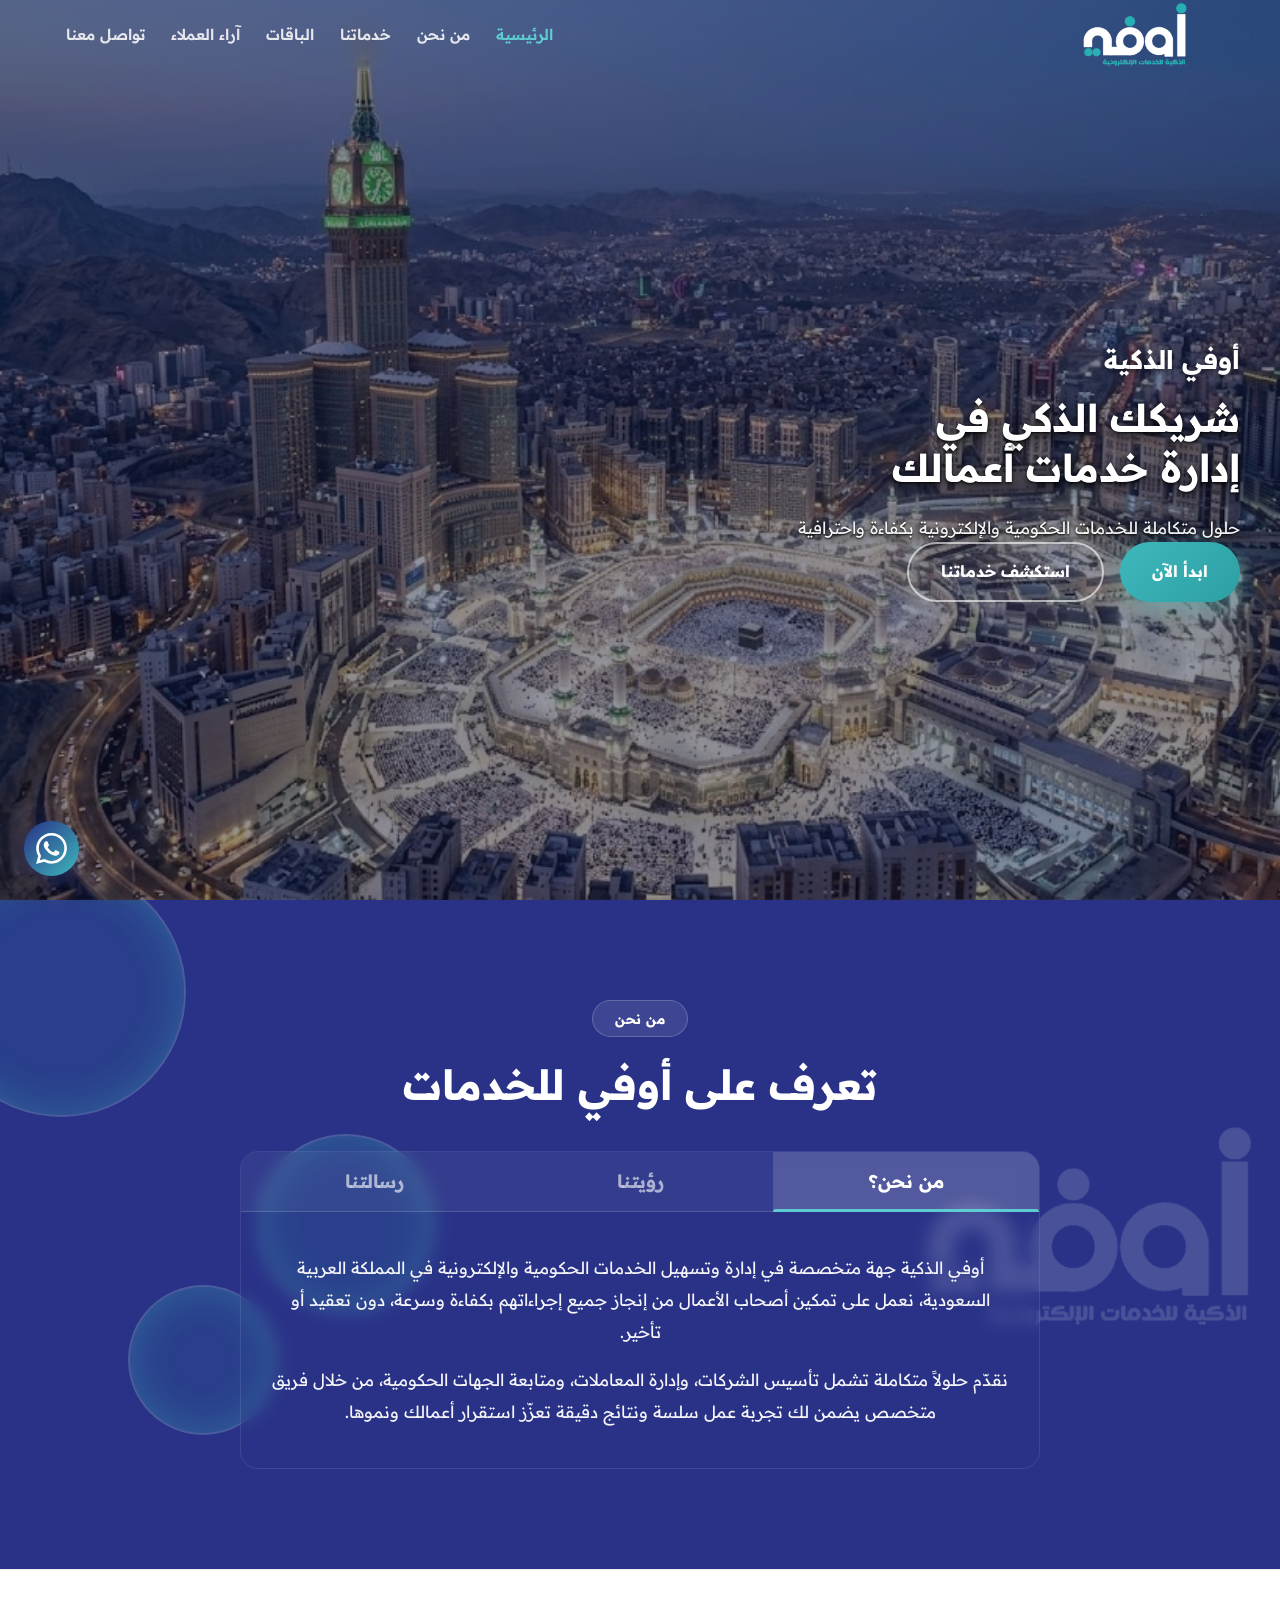
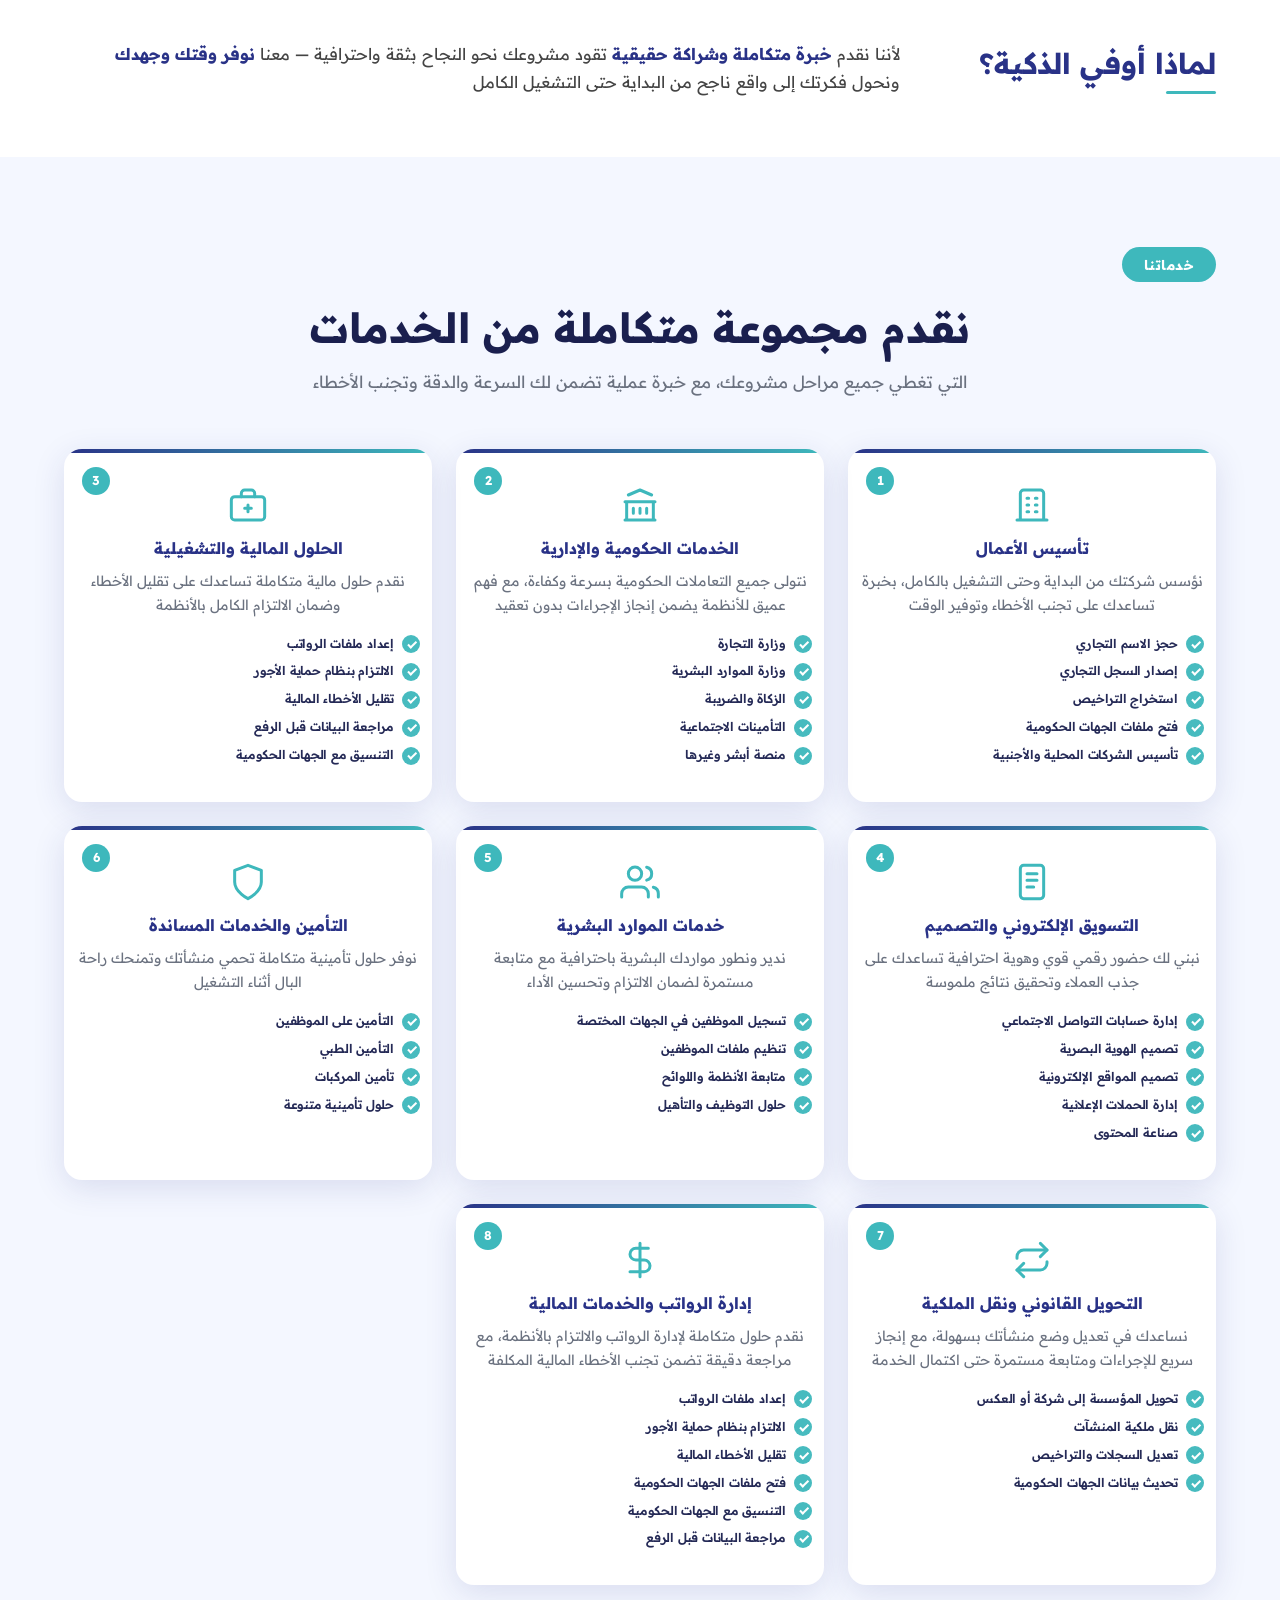
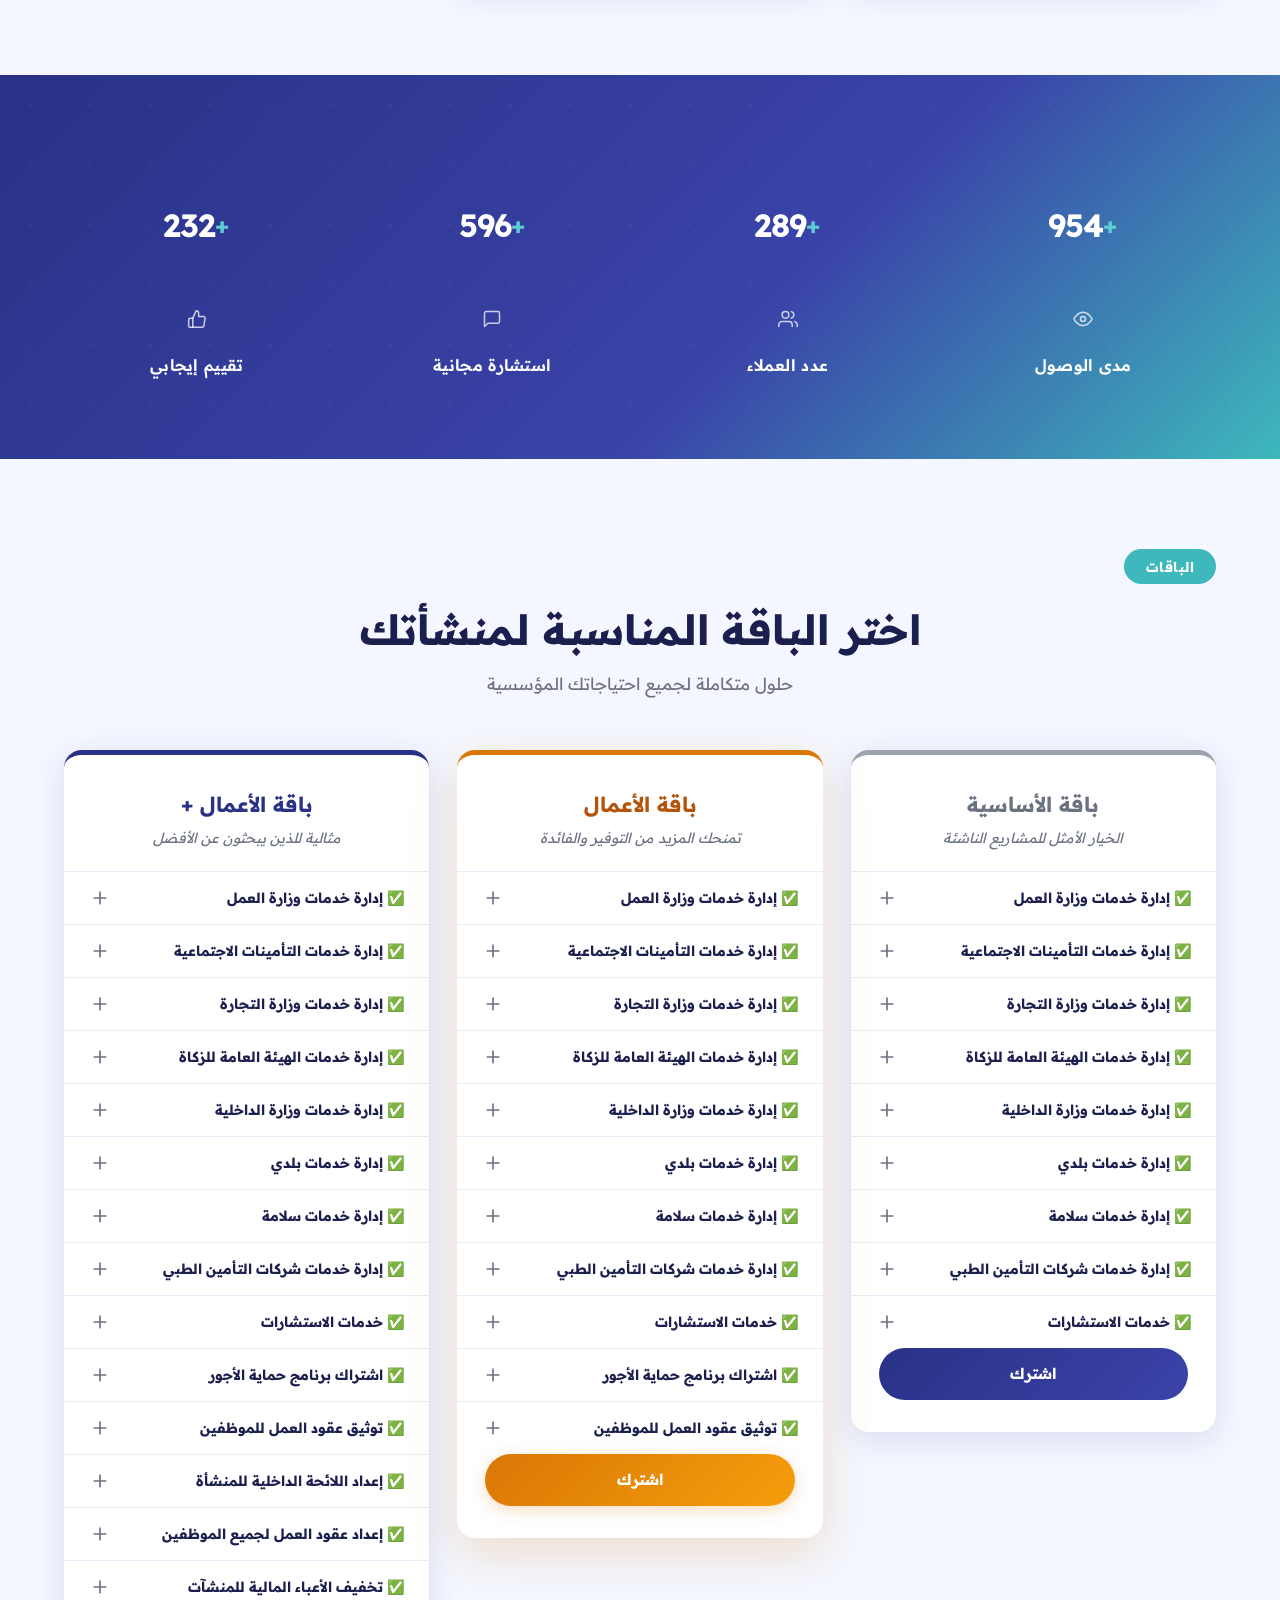
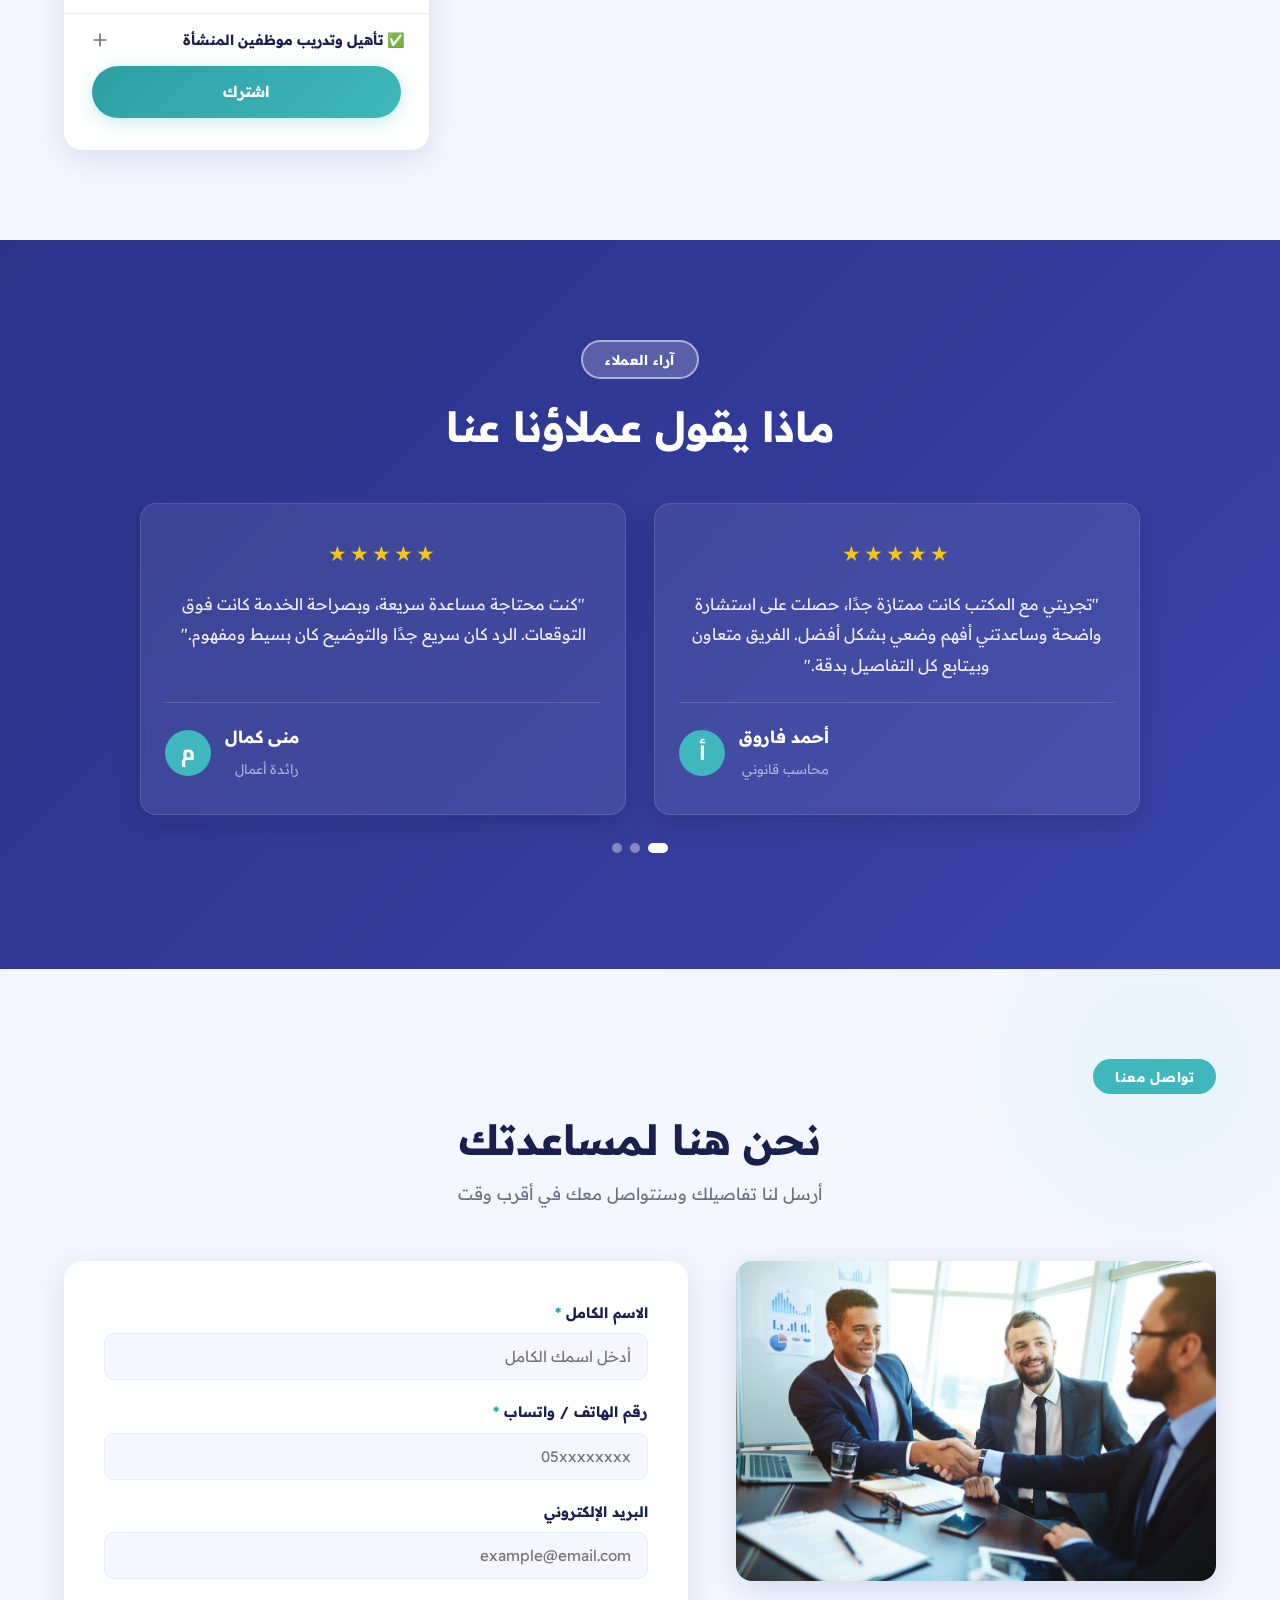
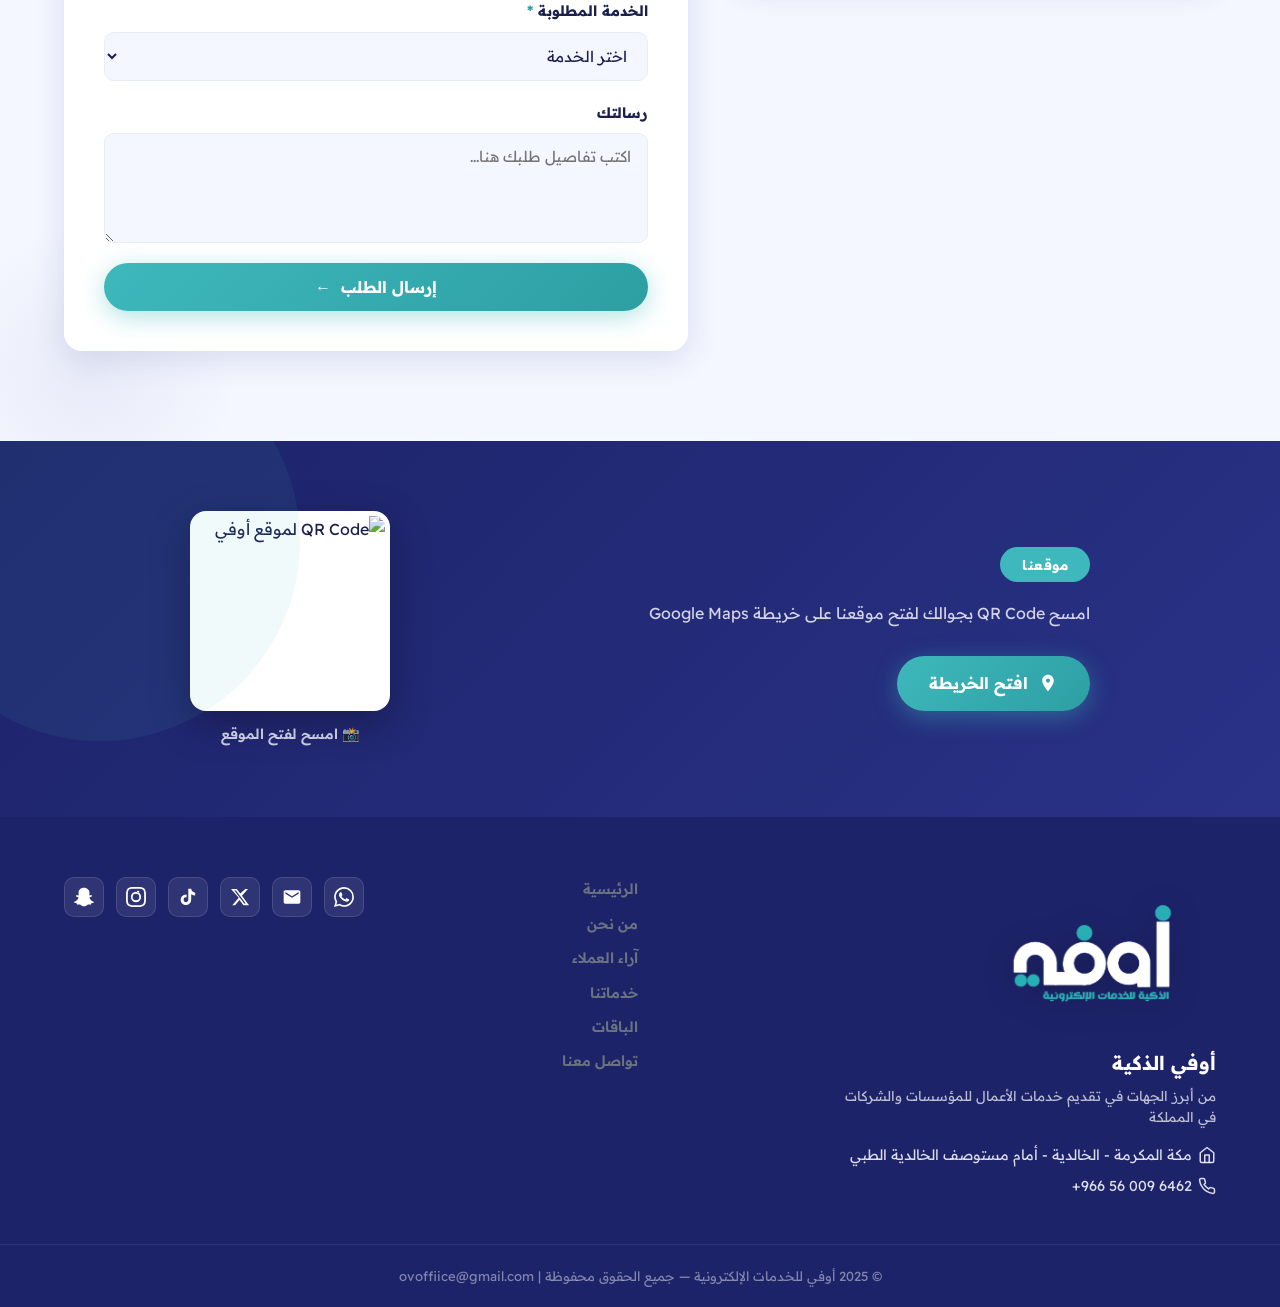
==== commit f1972c2f: "Your commit message" ====
--- a/index.html
+++ b/index.html
@@ -24,9 +24,9 @@
       <ul class="nav-links" id="navLinks">
         <li><a href="#hero">الرئيسية</a></li>
         <li><a href="#about">من نحن</a></li>
-        <li><a href="#testimonials">آراء العملاء</a></li>
         <li><a href="#services">خدماتنا</a></li>
         <li><a href="#packages">الباقات</a></li>
+        <li><a href="#testimonials">آراء العملاء</a></li>
         <li><a href="#contact">تواصل معنا</a></li>
       </ul>
       <button type="button" class="hamburger" id="hamburger" aria-label="Menu">
@@ -38,11 +38,12 @@
   <!-- ============ HERO ============ -->
   <section class="hero" id="hero">
 
-    <div class="hero-content">
-      <div class="hero-text" style="text-align: center; margin: 0 auto;">
-        <h1 class="hero-title">شريكك الذكي في<br/>تأسيس وتطوير أعمالك</h1>
-        <p class="hero-desc" style="margin-left: auto; margin-right: auto; max-width: 600px;">حلول متكاملة في تأسيس الشركات، الخدمات الإدارية المالية، والتسويق الإلكتروني — كل ما تحتاجه تحت سقف واحد.</p>
-        <div class="hero-cta" style="justify-content: center;">
+    <div class="hero-content" style="align-items: flex-start;">
+      <div class="hero-text" style="text-align: right; margin: 0;">
+        <div class="hero-subtitle" style="font-size: 1.6rem; font-weight: 800; color: #ffffff; margin-bottom: 12px; text-shadow: 0 2px 6px rgba(0,0,0,0.6);">أوفي الذكية</div>
+        <h1 class="hero-title" style="text-align: right;">شريكك الذكي في<br/>إدارة خدمات أعمالك</h1>
+        <p class="hero-desc" style="margin: 0; text-align: right; max-width: 600px;">حلول متكاملة للخدمات الحكومية والإلكترونية بكفاءة واحترافية</p>
+        <div class="hero-cta" style="justify-content: flex-start;">
           <a href="#contact" class="btn btn-primary">ابدأ الآن</a>
           <a href="#services" class="btn btn-outline">استكشف خدماتنا</a>
         </div>
@@ -54,8 +55,15 @@
 
 
   <!-- ============ ABOUT ============ -->
-  <section class="section about" id="about" style="background-color: #ffffff; padding: 80px 0;">
-    <div class="container">
+  <section class="section about" id="about">
+    <!-- Abstract Backgrounds -->
+    <img src="logo_transparent.png" alt="" class="about-bg-logo" />
+    <div class="about-bg-circles">
+      <div class="circle c1"></div>
+      <div class="circle c2"></div>
+      <div class="circle c3"></div>
+    </div>
+    <div class="container" style="position: relative; z-index: 2;">
       <div class="section-badge" style="margin: 0 auto; display: table; margin-bottom: 20px;">من نحن</div>
       <h2 class="section-title center" style="margin-bottom: 40px;">تعرف على أوفي للخدمات</h2>
       
@@ -67,14 +75,14 @@
         </div>
         <div class="tabs-content">
           <div class="tab-pane active" id="tab-about">
-            <p><strong>أوفي الذكية</strong> هي جهة متخصصة في إدارة وتسهيل الخدمات الحكومية والإلكترونية في المملكة العربية السعودية، نعمل على تمكين أصحاب الأعمال من إنجاز جميع إجراءاتهم بكفاءة وسرعة دون تعقيد.</p>
-            <p>نقدّم حلولاً متكاملة تشمل تأسيس الشركات، وإدارة المعاملات، ومتابعة الجهات الحكومية، من خلال فريق متخصص يضمن لك تجربة سلسة ونتائج دقيقة.</p>
+            <p>أوفي الذكية جهة متخصصة في إدارة وتسهيل الخدمات الحكومية والإلكترونية في المملكة العربية السعودية، نعمل على تمكين أصحاب الأعمال من إنجاز جميع إجراءاتهم بكفاءة وسرعة، دون تعقيد أو تأخير.</p>
+            <p>نقدّم حلولاً متكاملة تشمل تأسيس الشركات، وإدارة المعاملات، ومتابعة الجهات الحكومية، من خلال فريق متخصص يضمن لك تجربة عمل سلسة ونتائج دقيقة تعزّز استقرار أعمالك ونموها.</p>
           </div>
           <div class="tab-pane" id="tab-vision">
-            <p>أن نصبح الخيار الأول والشريك الاستراتيجي الأمثل للشركات والمؤسسات الطامحة في المملكة، من خلال تقديم حلول مالية، قانونية، وإدارية شاملة ومبتكرة تعزز من قدرتهم التنافسية والتوسعية بثقة وراحة.</p>
+            <p>أن نعيد تعريف طريقة إدارة الخدمات الحكومية والإلكترونية في المملكة، ونكون الشريك الذي تعتمد عليه الشركات والمؤسسات لتحقيق نمو أكثر تنظيماً وكفاءة.</p>
           </div>
           <div class="tab-pane" id="tab-mission">
-            <p>نلتزم بتقديم خدمات احترافية تسهّل الإجراءات الحكومية على عملائنا، ونوفر لهم الوقت والجهد عبر حلول منظمة وسريعة تدعم نمو أعمالهم واستقرارها لتجربة متطورة وسريعة.</p>
+            <p>نلتزم بتقديم حلول احترافية تسهّل إدارة الخدمات الحكومية والإلكترونية، ونمكّن عملاءنا من إنجاز معاملاتهم بكفاءة وسرعة، مع توفير الوقت والجهد ودعم نمو أعمالهم واستقرارها.</p>
           </div>
         </div>
       </div>
@@ -85,15 +93,714 @@
   <section class="section why-us" id="why-us">
     <div class="container">
       <div class="why-us-inner">
-        <div class="why-us-label">لماذا أوفي؟</div>
+        <div class="why-us-label">لماذا أوفي الذكية؟</div>
         <div class="why-us-points">
           <div class="why-point">
-            <div class="why-icon">
-              <svg viewBox="0 0 24 24" fill="none" stroke="currentColor" stroke-width="2" stroke-linecap="round" stroke-linejoin="round" width="28" height="28"><path d="M12 22s8-4 8-10V5l-8-3-8 3v7c0 6 8 10 8 10z"/></svg>
-            </div>
             <p>لأننا نقدم <strong>خبرة متكاملة وشراكة حقيقية</strong> تقود مشروعك نحو النجاح بثقة واحترافية — معنا <strong>نوفر وقتك وجهدك</strong> ونحول فكرتك إلى واقع ناجح من البداية حتى التشغيل الكامل</p>
           </div>
         </div>
+      </div>
+    </div>
+  </section>
+
+  <!-- ============ SERVICES OVERVIEW ============ -->
+  <section class="section services-overview" id="services">
+    <div class="container">
+      <div class="section-badge">خدماتنا</div>
+      <h2 class="section-title center">نقدم مجموعة متكاملة من الخدمات</h2>
+      <p class="section-desc center">التي تغطي جميع مراحل مشروعك، مع خبرة عملية تضمن لك السرعة والدقة وتجنب الأخطاء</p>
+      <div class="services-cards">
+
+        <div class="srv-card" id="srv-founding">
+          <div class="srv-icon">
+            <svg viewBox="0 0 24 24" fill="none" stroke="currentColor" stroke-width="1.8" stroke-linecap="round" stroke-linejoin="round" width="40" height="40">
+              <path d="M3 21h18M9 8h1m4 0h1M9 12h1m4 0h1M9 16h1m4 0h1M5 21V5a2 2 0 012-2h10a2 2 0 012 2v16"/>
+            </svg>
+          </div>
+          <div class="srv-num">1</div>
+          <h3>تأسيس الأعمال</h3>
+          <p class="srv-desc">نؤسس شركتك من البداية وحتى التشغيل بالكامل، بخبرة تساعدك على تجنب الأخطاء وتوفير الوقت</p>
+          <ul class="srv-checklist">
+            <li><span class="chk-icon"></span>حجز الاسم التجاري</li>
+            <li><span class="chk-icon"></span>إصدار السجل التجاري</li>
+            <li><span class="chk-icon"></span>استخراج التراخيص</li>
+            <li><span class="chk-icon"></span>فتح ملفات الجهات الحكومية</li>
+            <li><span class="chk-icon"></span>تأسيس الشركات المحلية والأجنبية</li>
+          </ul>
+        </div>
+
+        <div class="srv-card" id="srv-gov">
+          <div class="srv-icon">
+            <svg viewBox="0 0 24 24" fill="none" stroke="currentColor" stroke-width="1.8" stroke-linecap="round" stroke-linejoin="round" width="40" height="40">
+              <path d="M3 21h18M3 10h18M5 6l7-3 7 3M4 10v11M20 10v11M8 14v3m4-3v3m4-3v3"/>
+            </svg>
+          </div>
+          <div class="srv-num">2</div>
+          <h3>الخدمات الحكومية والإدارية</h3>
+          <p class="srv-desc">نتولى جميع التعاملات الحكومية بسرعة وكفاءة، مع فهم عميق للأنظمة يضمن إنجاز الإجراءات بدون تعقيد</p>
+          <ul class="srv-checklist">
+            <li><span class="chk-icon"></span>وزارة التجارة</li>
+            <li><span class="chk-icon"></span>وزارة الموارد البشرية</li>
+            <li><span class="chk-icon"></span>الزكاة والضريبة</li>
+            <li><span class="chk-icon"></span>التأمينات الاجتماعية</li>
+            <li><span class="chk-icon"></span>منصة أبشر وغيرها</li>
+          </ul>
+        </div>
+
+        <div class="srv-card" id="srv-finance">
+          <div class="srv-icon">
+            <svg viewBox="0 0 24 24" fill="none" stroke="currentColor" stroke-width="1.8" stroke-linecap="round" stroke-linejoin="round" width="40" height="40">
+              <rect x="2" y="7" width="20" height="14" rx="2"/><path d="M16 7V5a2 2 0 00-2-2h-4a2 2 0 00-2 2v2M12 12v4m-2-2h4"/>
+            </svg>
+          </div>
+          <div class="srv-num">3</div>
+          <h3>الحلول المالية والتشغيلية</h3>
+          <p class="srv-desc">نقدم حلول مالية متكاملة تساعدك على تقليل الأخطاء وضمان الالتزام الكامل بالأنظمة</p>
+          <ul class="srv-checklist">
+            <li><span class="chk-icon"></span>إعداد ملفات الرواتب</li>
+            <li><span class="chk-icon"></span>الالتزام بنظام حماية الأجور</li>
+            <li><span class="chk-icon"></span>تقليل الأخطاء المالية</li>
+            <li><span class="chk-icon"></span>مراجعة البيانات قبل الرفع</li>
+            <li><span class="chk-icon"></span>التنسيق مع الجهات الحكومية</li>
+          </ul>
+        </div>
+
+        <div class="srv-card" id="srv-marketing">
+          <div class="srv-icon">
+            <svg viewBox="0 0 24 24" fill="none" stroke="currentColor" stroke-width="1.8" stroke-linecap="round" stroke-linejoin="round" width="40" height="40">
+              <rect x="5" y="2" width="14" height="20" rx="2"/><path d="M9 7h6M9 11h6M9 15h4"/>
+            </svg>
+          </div>
+          <div class="srv-num">4</div>
+          <h3>التسويق الإلكتروني والتصميم</h3>
+          <p class="srv-desc">نبني لك حضور رقمي قوي وهوية احترافية تساعدك على جذب العملاء وتحقيق نتائج ملموسة</p>
+          <ul class="srv-checklist">
+            <li><span class="chk-icon"></span>إدارة حسابات التواصل الاجتماعي</li>
+            <li><span class="chk-icon"></span>تصميم الهوية البصرية</li>
+            <li><span class="chk-icon"></span>تصميم المواقع الإلكترونية</li>
+            <li><span class="chk-icon"></span>إدارة الحملات الإعلانية</li>
+            <li><span class="chk-icon"></span>صناعة المحتوى</li>
+          </ul>
+        </div>
+
+        <div class="srv-card" id="srv-hr">
+          <div class="srv-icon">
+            <svg viewBox="0 0 24 24" fill="none" stroke="currentColor" stroke-width="1.8" stroke-linecap="round" stroke-linejoin="round" width="40" height="40">
+              <path d="M17 21v-2a4 4 0 00-4-4H5a4 4 0 00-4 4v2"/><circle cx="9" cy="7" r="4"/><path d="M23 21v-2a4 4 0 00-3-3.87M16 3.13a4 4 0 010 7.75"/>
+            </svg>
+          </div>
+          <div class="srv-num">5</div>
+          <h3>خدمات الموارد البشرية</h3>
+          <p class="srv-desc">ندير ونطور مواردك البشرية باحترافية مع متابعة مستمرة لضمان الالتزام وتحسين الأداء</p>
+          <ul class="srv-checklist">
+            <li><span class="chk-icon"></span>تسجيل الموظفين في الجهات المختصة</li>
+            <li><span class="chk-icon"></span>تنظيم ملفات الموظفين</li>
+            <li><span class="chk-icon"></span>متابعة الأنظمة واللوائح</li>
+            <li><span class="chk-icon"></span>حلول التوظيف والتأهيل</li>
+          </ul>
+        </div>
+
+        <div class="srv-card" id="srv-insurance">
+          <div class="srv-icon">
+            <svg viewBox="0 0 24 24" fill="none" stroke="currentColor" stroke-width="1.8" stroke-linecap="round" stroke-linejoin="round" width="40" height="40">
+              <path d="M12 22s8-4 8-10V5l-8-3-8 3v7c0 6 8 10 8 10z"/>
+            </svg>
+          </div>
+          <div class="srv-num">6</div>
+          <h3>التأمين والخدمات المساندة</h3>
+          <p class="srv-desc">نوفر حلول تأمينية متكاملة تحمي منشأتك وتمنحك راحة البال أثناء التشغيل</p>
+          <ul class="srv-checklist">
+            <li><span class="chk-icon"></span>التأمين على الموظفين</li>
+            <li><span class="chk-icon"></span>التأمين الطبي</li>
+            <li><span class="chk-icon"></span>تأمين المركبات</li>
+            <li><span class="chk-icon"></span>حلول تأمينية متنوعة</li>
+          </ul>
+        </div>
+
+        <div class="srv-card" id="srv-legal">
+          <div class="srv-icon">
+            <svg viewBox="0 0 24 24" fill="none" stroke="currentColor" stroke-width="1.8" stroke-linecap="round" stroke-linejoin="round" width="40" height="40">
+              <path d="M17 2l4 4-4 4"/>
+              <path d="M3 11v-1a4 4 0 0 1 4-4h14"/>
+              <path d="M7 22l-4-4 4-4"/>
+              <path d="M21 13v1a4 4 0 0 1-4 4H3"/>
+            </svg>
+          </div>
+          <div class="srv-num">7</div>
+          <h3>التحويل القانوني ونقل الملكية</h3>
+          <p class="srv-desc">نساعدك في تعديل وضع منشأتك بسهولة، مع إنجاز سريع للإجراءات ومتابعة مستمرة حتى اكتمال الخدمة</p>
+          <ul class="srv-checklist">
+            <li><span class="chk-icon"></span>تحويل المؤسسة إلى شركة أو العكس</li>
+            <li><span class="chk-icon"></span>نقل ملكية المنشآت</li>
+            <li><span class="chk-icon"></span>تعديل السجلات والتراخيص</li>
+            <li><span class="chk-icon"></span>تحديث بيانات الجهات الحكومية</li>
+          </ul>
+        </div>
+
+        <div class="srv-card" id="srv-payroll">
+          <div class="srv-icon">
+            <svg viewBox="0 0 24 24" fill="none" stroke="currentColor" stroke-width="1.8" stroke-linecap="round" stroke-linejoin="round" width="40" height="40">
+              <path d="M12 2v20M17 5H9.5a3.5 3.5 0 000 7h5a3.5 3.5 0 010 7H6"/>
+            </svg>
+          </div>
+          <div class="srv-num">8</div>
+          <h3>إدارة الرواتب والخدمات المالية</h3>
+          <p class="srv-desc">نقدم حلول متكاملة لإدارة الرواتب والالتزام بالأنظمة، مع مراجعة دقيقة تضمن تجنب الأخطاء المالية المكلفة</p>
+          <ul class="srv-checklist">
+            <li><span class="chk-icon"></span>إعداد ملفات الرواتب</li>
+            <li><span class="chk-icon"></span>الالتزام بنظام حماية الأجور</li>
+            <li><span class="chk-icon"></span>تقليل الأخطاء المالية</li>
+            <li><span class="chk-icon"></span>فتح ملفات الجهات الحكومية</li>
+            <li><span class="chk-icon"></span>التنسيق مع الجهات الحكومية</li>
+            <li><span class="chk-icon"></span>مراجعة البيانات قبل الرفع</li>
+          </ul>
+        </div>
+
+      </div>
+    </div>
+  </section>
+
+  <!-- ============ STATS ============ -->
+  <section class="stats-section" id="stats">
+    <div class="container">
+      <div class="stats-grid">
+        <div class="stat-item">
+          <div class="stat-circle">
+            <span class="stat-num" data-target="1063">0</span><span class="stat-plus">+</span>
+          </div>
+          <div class="stat-icon">
+            <svg viewBox="0 0 24 24" fill="none" stroke="currentColor" stroke-width="1.8" stroke-linecap="round" stroke-linejoin="round" width="20" height="20"><path d="M1 12s4-8 11-8 11 8 11 8-4 8-11 8-11-8-11-8z"/><circle cx="12" cy="12" r="3"/></svg>
+          </div>
+          <span class="stat-label">مدى الوصول</span>
+        </div>
+        <div class="stat-item">
+          <div class="stat-circle">
+            <span class="stat-num" data-target="326">0</span><span class="stat-plus">+</span>
+          </div>
+          <div class="stat-icon">
+            <svg viewBox="0 0 24 24" fill="none" stroke="currentColor" stroke-width="1.8" stroke-linecap="round" stroke-linejoin="round" width="20" height="20"><path d="M17 21v-2a4 4 0 0 0-4-4H5a4 4 0 0 0-4 4v2"/><circle cx="9" cy="7" r="4"/><path d="M23 21v-2a4 4 0 0 0-3-3.87"/><path d="M16 3.13a4 4 0 0 1 0 7.75"/></svg>
+          </div>
+          <span class="stat-label">عدد العملاء</span>
+        </div>
+        <div class="stat-item">
+          <div class="stat-circle">
+            <span class="stat-num" data-target="678">0</span><span class="stat-plus">+</span>
+          </div>
+          <div class="stat-icon">
+            <svg viewBox="0 0 24 24" fill="none" stroke="currentColor" stroke-width="1.8" stroke-linecap="round" stroke-linejoin="round" width="20" height="20"><path d="M21 15a2 2 0 0 1-2 2H7l-4 4V5a2 2 0 0 1 2-2h14a2 2 0 0 1 2 2z"/></svg>
+          </div>
+          <span class="stat-label">استشارة مجانية</span>
+        </div>
+        <div class="stat-item">
+          <div class="stat-circle">
+            <span class="stat-num" data-target="264">0</span><span class="stat-plus">+</span>
+          </div>
+          <div class="stat-icon">
+            <svg viewBox="0 0 24 24" fill="none" stroke="currentColor" stroke-width="1.8" stroke-linecap="round" stroke-linejoin="round" width="20" height="20"><path d="M14 9V5a3 3 0 0 0-3-3l-4 9v11h11.28a2 2 0 0 0 2-1.7l1.38-9a2 2 0 0 0-2-2.3H14z"/><path d="M7 22H4a2 2 0 0 1-2-2v-7a2 2 0 0 1 2-2h3"/></svg>
+          </div>
+          <span class="stat-label">تقييم إيجابي</span>
+        </div>
+      </div>
+    </div>
+  </section>
+
+  <!-- ============ PACKAGES ============ -->
+  <section class="section packages" id="packages">
+    <div class="container">
+      <div class="section-badge">الباقات</div>
+      <h2 class="section-title center">اختر الباقة المناسبة لمنشأتك</h2>
+      <p class="section-desc center">حلول متكاملة لجميع احتياجاتك المؤسسية</p>
+      <div class="packages-grid">
+
+        <!-- Silver -->
+        <div class="pkg-card pkg-silver">
+          <div class="pkg-header">
+            <h3 class="pkg-name">باقة الأساسية</h3>
+            <p class="pkg-tagline">الخيار الأمثل للمشاريع الناشئة</p>
+          </div>
+          <ul class="pkg-features pkg-accordion">
+
+            <li class="pkg-accordion-item">
+              <button type="button" class="pkg-accordion-header">
+                <span class="pkg-feat-title">✅ إدارة خدمات وزارة العمل</span>
+                <span class="pkg-expand-icon">
+                  <svg viewBox="0 0 24 24" width="20" height="20" stroke="currentColor" fill="none" stroke-width="2" stroke-linecap="round" stroke-linejoin="round"><path d="M12 5v14M5 12h14"/></svg>
+                </span>
+              </button>
+              <ul class="pkg-accordion-body">
+                <li>تسجيل بمنصة قوى</li>
+                <li>رخص العمل</li>
+                <li>إدارة المهن</li>
+                <li>إصدار شهادة السعودة</li>
+                <li>تأشيرات العمل الفوري</li>
+                <li>نقل الخدمات</li>
+                <li>تجديد اشتراك بمنصة قوى</li>
+              </ul>
+            </li>
+            <li class="pkg-accordion-item">
+              <button type="button" class="pkg-accordion-header">
+                <span class="pkg-feat-title">✅ إدارة خدمات التأمينات الاجتماعية</span>
+                <span class="pkg-expand-icon">
+                  <svg viewBox="0 0 24 24" width="20" height="20" stroke="currentColor" fill="none" stroke-width="2" stroke-linecap="round" stroke-linejoin="round"><path d="M12 5v14M5 12h14"/></svg>
+                </span>
+              </button>
+              <ul class="pkg-accordion-body">
+                <li>استكمال بيانات المنشأة</li>
+                <li>إضافة مدير حساب الفروع</li>
+                <li>تسجيل موظفين</li>
+                <li>تحديث أجور</li>
+                <li>إصدار شهادة التزام التأمينات</li>
+              </ul>
+            </li>
+            <li class="pkg-accordion-item">
+              <button type="button" class="pkg-accordion-header">
+                <span class="pkg-feat-title">✅ إدارة خدمات وزارة التجارة</span>
+                <span class="pkg-expand-icon">
+                  <svg viewBox="0 0 24 24" width="20" height="20" stroke="currentColor" fill="none" stroke-width="2" stroke-linecap="round" stroke-linejoin="round"><path d="M12 5v14M5 12h14"/></svg>
+                </span>
+              </button>
+              <ul class="pkg-accordion-body">
+                <li>اصدار سجل تجاري</li>
+                <li>تجديد سجل تجاري</li>
+                <li>تعديل سجل تجاري</li>
+              </ul>
+            </li>
+            <li class="pkg-accordion-item">
+              <button type="button" class="pkg-accordion-header">
+                <span class="pkg-feat-title">✅ إدارة خدمات الهيئة العامة للزكاة</span>
+                <span class="pkg-expand-icon">
+                  <svg viewBox="0 0 24 24" width="20" height="20" stroke="currentColor" fill="none" stroke-width="2" stroke-linecap="round" stroke-linejoin="round"><path d="M12 5v14M5 12h14"/></svg>
+                </span>
+              </button>
+              <ul class="pkg-accordion-body">
+                <li>التسجيل في ضريبة القيمة المضافة</li>
+                <li>رفع الإقرارات الضريبية</li>
+                <li>تحديث بيانات الرقم المميز</li>
+                <li>التسجل في الزكاة والدخل</li>
+              </ul>
+            </li>
+            <li class="pkg-accordion-item">
+              <button type="button" class="pkg-accordion-header">
+                <span class="pkg-feat-title">✅ إدارة خدمات وزارة الداخلية</span>
+                <span class="pkg-expand-icon">
+                  <svg viewBox="0 0 24 24" width="20" height="20" stroke="currentColor" fill="none" stroke-width="2" stroke-linecap="round" stroke-linejoin="round"><path d="M12 5v14M5 12h14"/></svg>
+                </span>
+              </button>
+              <ul class="pkg-accordion-body">
+                <li>إصدار وتجديد اقامات</li>
+                <li>تأشيرة خروج وعودة / نهائي</li>
+                <li>خدمة توصيل الوثائق</li>
+                <li>تجديد اشتراك أبشر اعمال</li>
+              </ul>
+            </li>
+            <li class="pkg-accordion-item">
+              <button type="button" class="pkg-accordion-header">
+                <span class="pkg-feat-title">✅ إدارة خدمات بلدي</span>
+                <span class="pkg-expand-icon">
+                  <svg viewBox="0 0 24 24" width="20" height="20" stroke="currentColor" fill="none" stroke-width="2" stroke-linecap="round" stroke-linejoin="round"><path d="M12 5v14M5 12h14"/></svg>
+                </span>
+              </button>
+              <ul class="pkg-accordion-body">
+                <li>إصدار وتجديد رخصة تجارية</li>
+                <li>تعديل رخصة تجارية</li>
+              </ul>
+            </li>
+            <li class="pkg-accordion-item">
+              <button type="button" class="pkg-accordion-header">
+                <span class="pkg-feat-title">✅ إدارة خدمات سلامة</span>
+                <span class="pkg-expand-icon">
+                  <svg viewBox="0 0 24 24" width="20" height="20" stroke="currentColor" fill="none" stroke-width="2" stroke-linecap="round" stroke-linejoin="round"><path d="M12 5v14M5 12h14"/></svg>
+                </span>
+              </button>
+              <ul class="pkg-accordion-body">
+                <li>إصدار وتجديد رخصة سلامة</li>
+              </ul>
+            </li>
+            <li class="pkg-accordion-item">
+              <button type="button" class="pkg-accordion-header">
+                <span class="pkg-feat-title">✅ إدارة خدمات شركات التأمين الطبي</span>
+                <span class="pkg-expand-icon">
+                  <svg viewBox="0 0 24 24" width="20" height="20" stroke="currentColor" fill="none" stroke-width="2" stroke-linecap="round" stroke-linejoin="round"><path d="M12 5v14M5 12h14"/></svg>
+                </span>
+              </button>
+              <ul class="pkg-accordion-body">
+                <li>المقارنة بين عروض الاسعار</li>
+                <li>ارسال شبكة مزودي الخدمة</li>
+              </ul>
+            </li>
+            <li class="pkg-accordion-item">
+              <button type="button" class="pkg-accordion-header">
+                <span class="pkg-feat-title">✅ خدمات الاستشارات</span>
+                <span class="pkg-expand-icon">
+                  <svg viewBox="0 0 24 24" width="20" height="20" stroke="currentColor" fill="none" stroke-width="2" stroke-linecap="round" stroke-linejoin="round"><path d="M12 5v14M5 12h14"/></svg>
+                </span>
+              </button>
+              <ul class="pkg-accordion-body">
+                <li>تقديم الاستشارات في جميع الخدمات</li>
+              </ul>
+            </li>
+          </ul>
+          <a href="https://wa.me/966560096462" target="_blank" class="btn btn-pkg">اشترك</a>
+        </div>
+
+        <div class="pkg-card pkg-gold">
+          <div class="pkg-header">
+            <h3 class="pkg-name">باقة الأعمال</h3>
+            <p class="pkg-tagline">تمنحك المزيد من التوفير والفائدة</p>
+          </div>
+          <ul class="pkg-features pkg-accordion">
+
+            <li class="pkg-accordion-item">
+              <button type="button" class="pkg-accordion-header">
+                <span class="pkg-feat-title">✅ إدارة خدمات وزارة العمل</span>
+                <span class="pkg-expand-icon">
+                  <svg viewBox="0 0 24 24" width="20" height="20" stroke="currentColor" fill="none" stroke-width="2" stroke-linecap="round" stroke-linejoin="round"><path d="M12 5v14M5 12h14"/></svg>
+                </span>
+              </button>
+              <ul class="pkg-accordion-body">
+                <li>تسجيل بمنصة قوى</li>
+                <li>رخص العمل</li>
+                <li>إدارة المهن</li>
+                <li>إصدار شهادة السعودة</li>
+                <li>تأشيرات العمل الفوري</li>
+                <li>نقل الخدمات</li>
+                <li>تجديد اشتراك بمنصة قوى</li>
+              </ul>
+            </li>
+            <li class="pkg-accordion-item">
+              <button type="button" class="pkg-accordion-header">
+                <span class="pkg-feat-title">✅ إدارة خدمات التأمينات الاجتماعية</span>
+                <span class="pkg-expand-icon">
+                  <svg viewBox="0 0 24 24" width="20" height="20" stroke="currentColor" fill="none" stroke-width="2" stroke-linecap="round" stroke-linejoin="round"><path d="M12 5v14M5 12h14"/></svg>
+                </span>
+              </button>
+              <ul class="pkg-accordion-body">
+                <li>استكمال بيانات المنشأة</li>
+                <li>إضافة مدير حساب الفروع</li>
+                <li>تسجيل موظفين</li>
+                <li>تحديث أجور</li>
+                <li>إصدار شهادة التزام التأمينات</li>
+              </ul>
+            </li>
+            <li class="pkg-accordion-item">
+              <button type="button" class="pkg-accordion-header">
+                <span class="pkg-feat-title">✅ إدارة خدمات وزارة التجارة</span>
+                <span class="pkg-expand-icon">
+                  <svg viewBox="0 0 24 24" width="20" height="20" stroke="currentColor" fill="none" stroke-width="2" stroke-linecap="round" stroke-linejoin="round"><path d="M12 5v14M5 12h14"/></svg>
+                </span>
+              </button>
+              <ul class="pkg-accordion-body">
+                <li>اصدار سجل تجاري</li>
+                <li>تجديد سجل تجاري</li>
+                <li>تعديل سجل تجاري</li>
+              </ul>
+            </li>
+            <li class="pkg-accordion-item">
+              <button type="button" class="pkg-accordion-header">
+                <span class="pkg-feat-title">✅ إدارة خدمات الهيئة العامة للزكاة</span>
+                <span class="pkg-expand-icon">
+                  <svg viewBox="0 0 24 24" width="20" height="20" stroke="currentColor" fill="none" stroke-width="2" stroke-linecap="round" stroke-linejoin="round"><path d="M12 5v14M5 12h14"/></svg>
+                </span>
+              </button>
+              <ul class="pkg-accordion-body">
+                <li>التسجيل في ضريبة القيمة المضافة</li>
+                <li>رفع الإقرارات الضريبية</li>
+                <li>تحديث بيانات الرقم المميز</li>
+                <li>التسجل في الزكاة والدخل</li>
+              </ul>
+            </li>
+            <li class="pkg-accordion-item">
+              <button type="button" class="pkg-accordion-header">
+                <span class="pkg-feat-title">✅ إدارة خدمات وزارة الداخلية</span>
+                <span class="pkg-expand-icon">
+                  <svg viewBox="0 0 24 24" width="20" height="20" stroke="currentColor" fill="none" stroke-width="2" stroke-linecap="round" stroke-linejoin="round"><path d="M12 5v14M5 12h14"/></svg>
+                </span>
+              </button>
+              <ul class="pkg-accordion-body">
+                <li>إصدار وتجديد اقامات</li>
+                <li>تأشيرة خروج وعودة / نهائي</li>
+                <li>خدمة توصيل الوثائق</li>
+                <li>تجديد اشتراك أبشر اعمال</li>
+              </ul>
+            </li>
+            <li class="pkg-accordion-item">
+              <button type="button" class="pkg-accordion-header">
+                <span class="pkg-feat-title">✅ إدارة خدمات بلدي</span>
+                <span class="pkg-expand-icon">
+                  <svg viewBox="0 0 24 24" width="20" height="20" stroke="currentColor" fill="none" stroke-width="2" stroke-linecap="round" stroke-linejoin="round"><path d="M12 5v14M5 12h14"/></svg>
+                </span>
+              </button>
+              <ul class="pkg-accordion-body">
+                <li>إصدار وتجديد رخصة تجارية</li>
+                <li>تعديل رخصة تجارية</li>
+              </ul>
+            </li>
+            <li class="pkg-accordion-item">
+              <button type="button" class="pkg-accordion-header">
+                <span class="pkg-feat-title">✅ إدارة خدمات سلامة</span>
+                <span class="pkg-expand-icon">
+                  <svg viewBox="0 0 24 24" width="20" height="20" stroke="currentColor" fill="none" stroke-width="2" stroke-linecap="round" stroke-linejoin="round"><path d="M12 5v14M5 12h14"/></svg>
+                </span>
+              </button>
+              <ul class="pkg-accordion-body">
+                <li>إصدار وتجديد رخصة سلامة</li>
+              </ul>
+            </li>
+            <li class="pkg-accordion-item">
+              <button type="button" class="pkg-accordion-header">
+                <span class="pkg-feat-title">✅ إدارة خدمات شركات التأمين الطبي</span>
+                <span class="pkg-expand-icon">
+                  <svg viewBox="0 0 24 24" width="20" height="20" stroke="currentColor" fill="none" stroke-width="2" stroke-linecap="round" stroke-linejoin="round"><path d="M12 5v14M5 12h14"/></svg>
+                </span>
+              </button>
+              <ul class="pkg-accordion-body">
+                <li>المقارنة بين عروض الاسعار</li>
+                <li>ارسال شبكة مزودي الخدمة</li>
+              </ul>
+            </li>
+            <li class="pkg-accordion-item">
+              <button type="button" class="pkg-accordion-header">
+                <span class="pkg-feat-title">✅ خدمات الاستشارات</span>
+                <span class="pkg-expand-icon">
+                  <svg viewBox="0 0 24 24" width="20" height="20" stroke="currentColor" fill="none" stroke-width="2" stroke-linecap="round" stroke-linejoin="round"><path d="M12 5v14M5 12h14"/></svg>
+                </span>
+              </button>
+              <ul class="pkg-accordion-body">
+                <li>تقديم الاستشارات في جميع الخدمات</li>
+              </ul>
+            </li>
+
+            <li class="pkg-accordion-item pkg-extra">
+              <button type="button" class="pkg-accordion-header">
+                <span class="pkg-feat-title">✅ اشتراك برنامج حماية الأجور</span>
+                <span class="pkg-expand-icon">
+                  <svg viewBox="0 0 24 24" width="20" height="20" stroke="currentColor" fill="none" stroke-width="2" stroke-linecap="round" stroke-linejoin="round"><path d="M12 5v14M5 12h14"/></svg>
+                </span>
+              </button>
+              <ul class="pkg-accordion-body">
+                <li>التسجيل بمنصة مدد</li>
+                <li>رفع الرواتب بشكل شهري</li>
+                <li>تحديث بيانات الموظفين</li>
+                <li>إزالة ملاحظة حماية الأجور</li>
+              </ul>
+            </li>
+            <li class="pkg-accordion-item pkg-extra">
+              <button type="button" class="pkg-accordion-header">
+                <span class="pkg-feat-title">✅ توثيق عقود العمل للموظفين</span>
+                <span class="pkg-expand-icon">
+                  <svg viewBox="0 0 24 24" width="20" height="20" stroke="currentColor" fill="none" stroke-width="2" stroke-linecap="round" stroke-linejoin="round"><path d="M12 5v14M5 12h14"/></svg>
+                </span>
+              </button>
+              <ul class="pkg-accordion-body">
+                <li>إدارة وتوثيق العقود عبر قوى</li>
+              </ul>
+            </li>
+          </ul>
+          <a href="https://wa.me/966560096462" target="_blank" class="btn btn-pkg btn-pkg-gold">اشترك</a>
+        </div>
+
+        <!-- Platinum -->
+        <div class="pkg-card pkg-platinum">
+          <div class="pkg-header">
+            <h3 class="pkg-name">باقة الأعمال +</h3>
+            <p class="pkg-tagline">مثالية للذين يبحثون عن الأفضل</p>
+          </div>
+          <ul class="pkg-features pkg-accordion">
+
+            <li class="pkg-accordion-item">
+              <button type="button" class="pkg-accordion-header">
+                <span class="pkg-feat-title">✅ إدارة خدمات وزارة العمل</span>
+                <span class="pkg-expand-icon">
+                  <svg viewBox="0 0 24 24" width="20" height="20" stroke="currentColor" fill="none" stroke-width="2" stroke-linecap="round" stroke-linejoin="round"><path d="M12 5v14M5 12h14"/></svg>
+                </span>
+              </button>
+              <ul class="pkg-accordion-body">
+                <li>تسجيل بمنصة قوى</li>
+                <li>رخص العمل</li>
+                <li>إدارة المهن</li>
+                <li>إصدار شهادة السعودة</li>
+                <li>تأشيرات العمل الفوري</li>
+                <li>نقل الخدمات</li>
+                <li>تجديد اشتراك بمنصة قوى</li>
+              </ul>
+            </li>
+            <li class="pkg-accordion-item">
+              <button type="button" class="pkg-accordion-header">
+                <span class="pkg-feat-title">✅ إدارة خدمات التأمينات الاجتماعية</span>
+                <span class="pkg-expand-icon">
+                  <svg viewBox="0 0 24 24" width="20" height="20" stroke="currentColor" fill="none" stroke-width="2" stroke-linecap="round" stroke-linejoin="round"><path d="M12 5v14M5 12h14"/></svg>
+                </span>
+              </button>
+              <ul class="pkg-accordion-body">
+                <li>استكمال بيانات المنشأة</li>
+                <li>إضافة مدير حساب الفروع</li>
+                <li>تسجيل موظفين</li>
+                <li>تحديث أجور</li>
+                <li>إصدار شهادة التزام التأمينات</li>
+              </ul>
+            </li>
+            <li class="pkg-accordion-item">
+              <button type="button" class="pkg-accordion-header">
+                <span class="pkg-feat-title">✅ إدارة خدمات وزارة التجارة</span>
+                <span class="pkg-expand-icon">
+                  <svg viewBox="0 0 24 24" width="20" height="20" stroke="currentColor" fill="none" stroke-width="2" stroke-linecap="round" stroke-linejoin="round"><path d="M12 5v14M5 12h14"/></svg>
+                </span>
+              </button>
+              <ul class="pkg-accordion-body">
+                <li>اصدار سجل تجاري</li>
+                <li>تجديد سجل تجاري</li>
+                <li>تعديل سجل تجاري</li>
+              </ul>
+            </li>
+            <li class="pkg-accordion-item">
+              <button type="button" class="pkg-accordion-header">
+                <span class="pkg-feat-title">✅ إدارة خدمات الهيئة العامة للزكاة</span>
+                <span class="pkg-expand-icon">
+                  <svg viewBox="0 0 24 24" width="20" height="20" stroke="currentColor" fill="none" stroke-width="2" stroke-linecap="round" stroke-linejoin="round"><path d="M12 5v14M5 12h14"/></svg>
+                </span>
+              </button>
+              <ul class="pkg-accordion-body">
+                <li>التسجيل في ضريبة القيمة المضافة</li>
+                <li>رفع الإقرارات الضريبية</li>
+                <li>تحديث بيانات الرقم المميز</li>
+                <li>التسجل في الزكاة والدخل</li>
+              </ul>
+            </li>
+            <li class="pkg-accordion-item">
+              <button type="button" class="pkg-accordion-header">
+                <span class="pkg-feat-title">✅ إدارة خدمات وزارة الداخلية</span>
+                <span class="pkg-expand-icon">
+                  <svg viewBox="0 0 24 24" width="20" height="20" stroke="currentColor" fill="none" stroke-width="2" stroke-linecap="round" stroke-linejoin="round"><path d="M12 5v14M5 12h14"/></svg>
+                </span>
+              </button>
+              <ul class="pkg-accordion-body">
+                <li>إصدار وتجديد اقامات</li>
+                <li>تأشيرة خروج وعودة / نهائي</li>
+                <li>خدمة توصيل الوثائق</li>
+                <li>تجديد اشتراك أبشر اعمال</li>
+              </ul>
+            </li>
+            <li class="pkg-accordion-item">
+              <button type="button" class="pkg-accordion-header">
+                <span class="pkg-feat-title">✅ إدارة خدمات بلدي</span>
+                <span class="pkg-expand-icon">
+                  <svg viewBox="0 0 24 24" width="20" height="20" stroke="currentColor" fill="none" stroke-width="2" stroke-linecap="round" stroke-linejoin="round"><path d="M12 5v14M5 12h14"/></svg>
+                </span>
+              </button>
+              <ul class="pkg-accordion-body">
+                <li>إصدار وتجديد رخصة تجارية</li>
+                <li>تعديل رخصة تجارية</li>
+              </ul>
+            </li>
+            <li class="pkg-accordion-item">
+              <button type="button" class="pkg-accordion-header">
+                <span class="pkg-feat-title">✅ إدارة خدمات سلامة</span>
+                <span class="pkg-expand-icon">
+                  <svg viewBox="0 0 24 24" width="20" height="20" stroke="currentColor" fill="none" stroke-width="2" stroke-linecap="round" stroke-linejoin="round"><path d="M12 5v14M5 12h14"/></svg>
+                </span>
+              </button>
+              <ul class="pkg-accordion-body">
+                <li>إصدار وتجديد رخصة سلامة</li>
+              </ul>
+            </li>
+            <li class="pkg-accordion-item">
+              <button type="button" class="pkg-accordion-header">
+                <span class="pkg-feat-title">✅ إدارة خدمات شركات التأمين الطبي</span>
+                <span class="pkg-expand-icon">
+                  <svg viewBox="0 0 24 24" width="20" height="20" stroke="currentColor" fill="none" stroke-width="2" stroke-linecap="round" stroke-linejoin="round"><path d="M12 5v14M5 12h14"/></svg>
+                </span>
+              </button>
+              <ul class="pkg-accordion-body">
+                <li>المقارنة بين عروض الاسعار</li>
+                <li>ارسال شبكة مزودي الخدمة</li>
+              </ul>
+            </li>
+            <li class="pkg-accordion-item">
+              <button type="button" class="pkg-accordion-header">
+                <span class="pkg-feat-title">✅ خدمات الاستشارات</span>
+                <span class="pkg-expand-icon">
+                  <svg viewBox="0 0 24 24" width="20" height="20" stroke="currentColor" fill="none" stroke-width="2" stroke-linecap="round" stroke-linejoin="round"><path d="M12 5v14M5 12h14"/></svg>
+                </span>
+              </button>
+              <ul class="pkg-accordion-body">
+                <li>تقديم الاستشارات في جميع الخدمات</li>
+              </ul>
+            </li>
+
+            <li class="pkg-accordion-item pkg-extra">
+              <button type="button" class="pkg-accordion-header">
+                <span class="pkg-feat-title">✅ اشتراك برنامج حماية الأجور</span>
+                <span class="pkg-expand-icon">
+                  <svg viewBox="0 0 24 24" width="20" height="20" stroke="currentColor" fill="none" stroke-width="2" stroke-linecap="round" stroke-linejoin="round"><path d="M12 5v14M5 12h14"/></svg>
+                </span>
+              </button>
+              <ul class="pkg-accordion-body">
+                <li>التسجيل بمنصة مدد</li>
+                <li>رفع الرواتب بشكل شهري</li>
+                <li>تحديث بيانات الموظفين</li>
+                <li>إزالة ملاحظة حماية الأجور</li>
+              </ul>
+            </li>
+            <li class="pkg-accordion-item pkg-extra">
+              <button type="button" class="pkg-accordion-header">
+                <span class="pkg-feat-title">✅ توثيق عقود العمل للموظفين</span>
+                <span class="pkg-expand-icon">
+                  <svg viewBox="0 0 24 24" width="20" height="20" stroke="currentColor" fill="none" stroke-width="2" stroke-linecap="round" stroke-linejoin="round"><path d="M12 5v14M5 12h14"/></svg>
+                </span>
+              </button>
+              <ul class="pkg-accordion-body">
+                <li>إدارة وتوثيق العقود عبر قوى</li>
+              </ul>
+            </li>
+
+            <li class="pkg-accordion-item pkg-plat">
+              <button type="button" class="pkg-accordion-header">
+                <span class="pkg-feat-title">✅ إعداد اللائحة الداخلية للمنشأة</span>
+                <span class="pkg-expand-icon">
+                  <svg viewBox="0 0 24 24" width="20" height="20" stroke="currentColor" fill="none" stroke-width="2" stroke-linecap="round" stroke-linejoin="round"><path d="M12 5v14M5 12h14"/></svg>
+                </span>
+              </button>
+              <ul class="pkg-accordion-body">
+                <li>اعتماد لائحة تنظيم العمل</li>
+              </ul>
+            </li>
+            <li class="pkg-accordion-item pkg-plat">
+              <button type="button" class="pkg-accordion-header">
+                <span class="pkg-feat-title">✅ إعداد عقود العمل لجميع الموظفين</span>
+                <span class="pkg-expand-icon">
+                  <svg viewBox="0 0 24 24" width="20" height="20" stroke="currentColor" fill="none" stroke-width="2" stroke-linecap="round" stroke-linejoin="round"><path d="M12 5v14M5 12h14"/></svg>
+                </span>
+              </button>
+              <ul class="pkg-accordion-body">
+                <li>صياغة العقود نظامياً</li>
+              </ul>
+            </li>
+            <li class="pkg-accordion-item pkg-plat">
+              <button type="button" class="pkg-accordion-header">
+                <span class="pkg-feat-title">✅ تخفيف الأعباء المالية للمنشآت</span>
+                <span class="pkg-expand-icon">
+                  <svg viewBox="0 0 24 24" width="20" height="20" stroke="currentColor" fill="none" stroke-width="2" stroke-linecap="round" stroke-linejoin="round"><path d="M12 5v14M5 12h14"/></svg>
+                </span>
+              </button>
+              <ul class="pkg-accordion-body">
+                <li>التسجيل بمنصة طاقات لدعم التوطين</li>
+              </ul>
+            </li>
+            <li class="pkg-accordion-item pkg-plat">
+              <button type="button" class="pkg-accordion-header">
+                <span class="pkg-feat-title">✅ تأهيل وتدريب موظفين المنشأة</span>
+                <span class="pkg-expand-icon">
+                  <svg viewBox="0 0 24 24" width="20" height="20" stroke="currentColor" fill="none" stroke-width="2" stroke-linecap="round" stroke-linejoin="round"><path d="M12 5v14M5 12h14"/></svg>
+                </span>
+              </button>
+              <ul class="pkg-accordion-body">
+                <li>عمل برامج تأهيلية مستمرة</li>
+              </ul>
+            </li>
+          </ul>
+          <a href="https://wa.me/966560096462" target="_blank" class="btn btn-pkg btn-pkg-plat">اشترك</a>
+        </div>
+
       </div>
     </div>
   </section>
@@ -182,738 +889,6 @@
 
         </div>
         <div class="swiper-pagination"></div>
-      </div>
-    </div>
-  </section>
-
-  <!-- ============ SERVICES OVERVIEW ============ -->
-  <section class="section services-overview" id="services">
-    <div class="container">
-      <div class="section-badge">خدماتنا</div>
-      <h2 class="section-title center">نقدم مجموعة متكاملة من الخدمات</h2>
-      <p class="section-desc center">التي تغطي جميع مراحل مشروعك، مع خبرة عملية تضمن لك السرعة والدقة وتجنب الأخطاء</p>
-      <div class="services-cards">
-
-        <div class="srv-card" id="srv-founding">
-          <div class="srv-icon">
-            <svg viewBox="0 0 24 24" fill="none" stroke="currentColor" stroke-width="1.8" stroke-linecap="round" stroke-linejoin="round" width="40" height="40">
-              <path d="M3 21h18M9 8h1m4 0h1M9 12h1m4 0h1M9 16h1m4 0h1M5 21V5a2 2 0 012-2h10a2 2 0 012 2v16"/>
-            </svg>
-          </div>
-          <div class="srv-num">1</div>
-          <h3>تأسيس الأعمال</h3>
-          <p class="srv-desc">نؤسس شركتك من البداية وحتى التشغيل بالكامل، بخبرة تساعدك على تجنب الأخطاء وتوفير الوقت</p>
-          <ul class="srv-checklist">
-            <li><span class="chk-icon"></span>حجز الاسم التجاري</li>
-            <li><span class="chk-icon"></span>إصدار السجل التجاري</li>
-            <li><span class="chk-icon"></span>استخراج التراخيص</li>
-            <li><span class="chk-icon"></span>فتح ملفات الجهات الحكومية</li>
-            <li><span class="chk-icon"></span>تأسيس الشركات المحلية والأجنبية</li>
-          </ul>
-        </div>
-
-        <div class="srv-card" id="srv-gov">
-          <div class="srv-icon">
-            <svg viewBox="0 0 24 24" fill="none" stroke="currentColor" stroke-width="1.8" stroke-linecap="round" stroke-linejoin="round" width="40" height="40">
-              <path d="M3 21h18M3 10h18M5 6l7-3 7 3M4 10v11M20 10v11M8 14v3m4-3v3m4-3v3"/>
-            </svg>
-          </div>
-          <div class="srv-num">2</div>
-          <h3>الخدمات الحكومية والإدارية</h3>
-          <p class="srv-desc">نتولى جميع التعاملات الحكومية بسرعة وكفاءة، مع فهم عميق للأنظمة يضمن إنجاز الإجراءات بدون تعقيد</p>
-          <ul class="srv-checklist">
-            <li><span class="chk-icon"></span>وزارة التجارة</li>
-            <li><span class="chk-icon"></span>وزارة الموارد البشرية</li>
-            <li><span class="chk-icon"></span>الزكاة والضريبة</li>
-            <li><span class="chk-icon"></span>التأمينات الاجتماعية</li>
-            <li><span class="chk-icon"></span>منصة أبشر وغيرها</li>
-          </ul>
-        </div>
-
-        <div class="srv-card" id="srv-finance">
-          <div class="srv-icon">
-            <svg viewBox="0 0 24 24" fill="none" stroke="currentColor" stroke-width="1.8" stroke-linecap="round" stroke-linejoin="round" width="40" height="40">
-              <rect x="2" y="7" width="20" height="14" rx="2"/><path d="M16 7V5a2 2 0 00-2-2h-4a2 2 0 00-2 2v2M12 12v4m-2-2h4"/>
-            </svg>
-          </div>
-          <div class="srv-num">3</div>
-          <h3>الحلول المالية والتشغيلية</h3>
-          <p class="srv-desc">نقدم حلول مالية متكاملة تساعدك على تقليل الأخطاء وضمان الالتزام الكامل بالأنظمة</p>
-          <ul class="srv-checklist">
-            <li><span class="chk-icon"></span>إعداد ملفات الرواتب</li>
-            <li><span class="chk-icon"></span>الالتزام بنظام حماية الأجور</li>
-            <li><span class="chk-icon"></span>تقليل الأخطاء المالية</li>
-            <li><span class="chk-icon"></span>مراجعة البيانات قبل الرفع</li>
-            <li><span class="chk-icon"></span>التنسيق مع الجهات الحكومية</li>
-          </ul>
-        </div>
-
-        <div class="srv-card" id="srv-marketing">
-          <div class="srv-icon">
-            <svg viewBox="0 0 24 24" fill="none" stroke="currentColor" stroke-width="1.8" stroke-linecap="round" stroke-linejoin="round" width="40" height="40">
-              <rect x="5" y="2" width="14" height="20" rx="2"/><path d="M9 7h6M9 11h6M9 15h4"/>
-            </svg>
-          </div>
-          <div class="srv-num">4</div>
-          <h3>التسويق الإلكتروني والتصميم</h3>
-          <p class="srv-desc">نبني لك حضور رقمي قوي وهوية احترافية تساعدك على جذب العملاء وتحقيق نتائج ملموسة</p>
-          <ul class="srv-checklist">
-            <li><span class="chk-icon"></span>إدارة حسابات التواصل الاجتماعي</li>
-            <li><span class="chk-icon"></span>تصميم الهوية البصرية</li>
-            <li><span class="chk-icon"></span>تصميم المواقع الإلكترونية</li>
-            <li><span class="chk-icon"></span>إدارة الحملات الإعلانية</li>
-            <li><span class="chk-icon"></span>صناعة المحتوى</li>
-          </ul>
-        </div>
-
-        <div class="srv-card" id="srv-hr">
-          <div class="srv-icon">
-            <svg viewBox="0 0 24 24" fill="none" stroke="currentColor" stroke-width="1.8" stroke-linecap="round" stroke-linejoin="round" width="40" height="40">
-              <path d="M17 21v-2a4 4 0 00-4-4H5a4 4 0 00-4 4v2"/><circle cx="9" cy="7" r="4"/><path d="M23 21v-2a4 4 0 00-3-3.87M16 3.13a4 4 0 010 7.75"/>
-            </svg>
-          </div>
-          <div class="srv-num">5</div>
-          <h3>خدمات الموارد البشرية</h3>
-          <p class="srv-desc">ندير ونطور مواردك البشرية باحترافية مع متابعة مستمرة لضمان الالتزام وتحسين الأداء</p>
-          <ul class="srv-checklist">
-            <li><span class="chk-icon"></span>تسجيل الموظفين في الجهات المختصة</li>
-            <li><span class="chk-icon"></span>تنظيم ملفات الموظفين</li>
-            <li><span class="chk-icon"></span>متابعة الأنظمة واللوائح</li>
-            <li><span class="chk-icon"></span>حلول التوظيف والتأهيل</li>
-          </ul>
-        </div>
-
-        <div class="srv-card" id="srv-insurance">
-          <div class="srv-icon">
-            <svg viewBox="0 0 24 24" fill="none" stroke="currentColor" stroke-width="1.8" stroke-linecap="round" stroke-linejoin="round" width="40" height="40">
-              <path d="M12 22s8-4 8-10V5l-8-3-8 3v7c0 6 8 10 8 10z"/>
-            </svg>
-          </div>
-          <div class="srv-num">6</div>
-          <h3>التأمين والخدمات المساندة</h3>
-          <p class="srv-desc">نوفر حلول تأمينية متكاملة تحمي منشأتك وتمنحك راحة البال أثناء التشغيل</p>
-          <ul class="srv-checklist">
-            <li><span class="chk-icon"></span>التأمين على الموظفين</li>
-            <li><span class="chk-icon"></span>التأمين الطبي</li>
-            <li><span class="chk-icon"></span>تأمين المركبات</li>
-            <li><span class="chk-icon"></span>حلول تأمينية متنوعة</li>
-          </ul>
-        </div>
-
-        <div class="srv-card" id="srv-legal">
-          <div class="srv-icon">
-            <svg viewBox="0 0 24 24" fill="none" stroke="currentColor" stroke-width="1.8" stroke-linecap="round" stroke-linejoin="round" width="40" height="40">
-              <path d="M8 6h13M8 12h13M8 18h13M3 6h.01M3 12h.01M3 18h.01"/>
-            </svg>
-          </div>
-          <div class="srv-num">7</div>
-          <h3>التحويل القانوني ونقل الملكية</h3>
-          <p class="srv-desc">نساعدك في تعديل وضع منشأتك بسهولة، مع إنجاز سريع للإجراءات ومتابعة مستمرة حتى اكتمال الخدمة</p>
-          <ul class="srv-checklist">
-            <li><span class="chk-icon"></span>تحويل المؤسسة إلى شركة أو العكس</li>
-            <li><span class="chk-icon"></span>نقل ملكية المنشآت</li>
-            <li><span class="chk-icon"></span>تعديل السجلات والتراخيص</li>
-            <li><span class="chk-icon"></span>تحديث بيانات الجهات الحكومية</li>
-          </ul>
-        </div>
-
-        <div class="srv-card" id="srv-payroll">
-          <div class="srv-icon">
-            <svg viewBox="0 0 24 24" fill="none" stroke="currentColor" stroke-width="1.8" stroke-linecap="round" stroke-linejoin="round" width="40" height="40">
-              <path d="M12 2v20M17 5H9.5a3.5 3.5 0 000 7h5a3.5 3.5 0 010 7H6"/>
-            </svg>
-          </div>
-          <div class="srv-num">8</div>
-          <h3>إدارة الرواتب والخدمات المالية</h3>
-          <p class="srv-desc">نقدم حلول متكاملة لإدارة الرواتب والالتزام بالأنظمة، مع مراجعة دقيقة تضمن تجنب الأخطاء المالية المكلفة</p>
-          <ul class="srv-checklist">
-            <li><span class="chk-icon"></span>إعداد ملفات الرواتب</li>
-            <li><span class="chk-icon"></span>الالتزام بنظام حماية الأجور</li>
-            <li><span class="chk-icon"></span>تقليل الأخطاء المالية</li>
-            <li><span class="chk-icon"></span>فتح ملفات الجهات الحكومية</li>
-            <li><span class="chk-icon"></span>التنسيق مع الجهات الحكومية</li>
-            <li><span class="chk-icon"></span>مراجعة البيانات قبل الرفع</li>
-          </ul>
-        </div>
-
-      </div>
-    </div>
-  </section>
-
-  <!-- ============ STATS ============ -->
-  <section class="stats-section" id="stats">
-    <div class="container">
-      <div class="stats-grid">
-        <div class="stat-item">
-          <div class="stat-circle">
-            <span class="stat-num" data-target="1063">0</span><span class="stat-plus">+</span>
-          </div>
-          <div class="stat-icon">
-            <svg viewBox="0 0 24 24" fill="none" stroke="currentColor" stroke-width="1.8" stroke-linecap="round" stroke-linejoin="round" width="20" height="20"><path d="M1 12s4-8 11-8 11 8 11 8-4 8-11 8-11-8-11-8z"/><circle cx="12" cy="12" r="3"/></svg>
-          </div>
-          <span class="stat-label">مدى الوصول</span>
-        </div>
-        <div class="stat-item">
-          <div class="stat-circle">
-            <span class="stat-num" data-target="326">0</span><span class="stat-plus">+</span>
-          </div>
-          <div class="stat-icon">
-            <svg viewBox="0 0 24 24" fill="none" stroke="currentColor" stroke-width="1.8" stroke-linecap="round" stroke-linejoin="round" width="20" height="20"><path d="M17 21v-2a4 4 0 0 0-4-4H5a4 4 0 0 0-4 4v2"/><circle cx="9" cy="7" r="4"/><path d="M23 21v-2a4 4 0 0 0-3-3.87"/><path d="M16 3.13a4 4 0 0 1 0 7.75"/></svg>
-          </div>
-          <span class="stat-label">عدد العملاء</span>
-        </div>
-        <div class="stat-item">
-          <div class="stat-circle">
-            <span class="stat-num" data-target="678">0</span><span class="stat-plus">+</span>
-          </div>
-          <div class="stat-icon">
-            <svg viewBox="0 0 24 24" fill="none" stroke="currentColor" stroke-width="1.8" stroke-linecap="round" stroke-linejoin="round" width="20" height="20"><path d="M21 15a2 2 0 0 1-2 2H7l-4 4V5a2 2 0 0 1 2-2h14a2 2 0 0 1 2 2z"/></svg>
-          </div>
-          <span class="stat-label">استشارة مجانية</span>
-        </div>
-        <div class="stat-item">
-          <div class="stat-circle">
-            <span class="stat-num" data-target="264">0</span><span class="stat-plus">+</span>
-          </div>
-          <div class="stat-icon">
-            <svg viewBox="0 0 24 24" fill="none" stroke="currentColor" stroke-width="1.8" stroke-linecap="round" stroke-linejoin="round" width="20" height="20"><path d="M14 9V5a3 3 0 0 0-3-3l-4 9v11h11.28a2 2 0 0 0 2-1.7l1.38-9a2 2 0 0 0-2-2.3H14z"/><path d="M7 22H4a2 2 0 0 1-2-2v-7a2 2 0 0 1 2-2h3"/></svg>
-          </div>
-          <span class="stat-label">تقييم إيجابي</span>
-        </div>
-      </div>
-    </div>
-  </section>
-
-  <!-- ============ PACKAGES ============ -->
-  <section class="section packages" id="packages">
-    <div class="container">
-      <div class="section-badge">الباقات</div>
-      <h2 class="section-title center">اختر الباقة المناسبة لمنشأتك</h2>
-      <p class="section-desc center">حلول متكاملة لجميع احتياجاتك المؤسسية</p>
-      <div class="packages-grid">
-
-        <!-- Silver -->
-        <div class="pkg-card pkg-silver">
-          <div class="pkg-header">
-            <div class="pkg-medal">
-              <svg viewBox="0 0 100 100" width="75" height="75">
-                <path d="M 30 70 L 35 95 L 50 85 L 65 95 L 70 70 Z" fill="#94a3b8" />
-                <path d="M 35 70 L 35 95 L 50 85 Z" fill="#64748b" />
-                <circle cx="50" cy="40" r="35" fill="#f1f5f9" />
-                <circle cx="50" cy="40" r="26" fill="#e2e8f0" stroke="#cbd5e1" stroke-width="4"/>
-                <text x="51" y="55" fill="#64748b" font-family="'Cairo', sans-serif" font-weight="900" font-size="42" text-anchor="middle">1</text>
-              </svg>
-            </div>
-            <h3 class="pkg-name">الباقة الفضية</h3>
-            <p class="pkg-en">Silver Package</p>
-            <p class="pkg-tagline">الخيار الأمثل للمشاريع الناشئة</p>
-          </div>
-          <ul class="pkg-features pkg-accordion">
-
-            <li class="pkg-accordion-item">
-              <button type="button" class="pkg-accordion-header">
-                <span class="pkg-feat-title">✅ إدارة خدمات وزارة العمل</span>
-                <span class="pkg-expand-icon">
-                  <svg viewBox="0 0 24 24" width="20" height="20" stroke="currentColor" fill="none" stroke-width="2" stroke-linecap="round" stroke-linejoin="round"><path d="M12 5v14M5 12h14"/></svg>
-                </span>
-              </button>
-              <ul class="pkg-accordion-body">
-                <li>تسجيل بمنصة قوى</li>
-                <li>رخص العمل</li>
-                <li>إدارة المهن</li>
-                <li>إصدار شهادة السعودة</li>
-                <li>تأشيرات العمل الفوري</li>
-                <li>نقل الخدمات</li>
-                <li>تجديد اشتراك بمنصة قوى</li>
-              </ul>
-            </li>
-            <li class="pkg-accordion-item">
-              <button type="button" class="pkg-accordion-header">
-                <span class="pkg-feat-title">✅ إدارة خدمات التأمينات الاجتماعية</span>
-                <span class="pkg-expand-icon">
-                  <svg viewBox="0 0 24 24" width="20" height="20" stroke="currentColor" fill="none" stroke-width="2" stroke-linecap="round" stroke-linejoin="round"><path d="M12 5v14M5 12h14"/></svg>
-                </span>
-              </button>
-              <ul class="pkg-accordion-body">
-                <li>استكمال بيانات المنشأة</li>
-                <li>إضافة مدير حساب الفروع</li>
-                <li>تسجيل موظفين</li>
-                <li>تحديث أجور</li>
-                <li>إصدار شهادة التزام التأمينات</li>
-              </ul>
-            </li>
-            <li class="pkg-accordion-item">
-              <button type="button" class="pkg-accordion-header">
-                <span class="pkg-feat-title">✅ إدارة خدمات وزارة التجارة</span>
-                <span class="pkg-expand-icon">
-                  <svg viewBox="0 0 24 24" width="20" height="20" stroke="currentColor" fill="none" stroke-width="2" stroke-linecap="round" stroke-linejoin="round"><path d="M12 5v14M5 12h14"/></svg>
-                </span>
-              </button>
-              <ul class="pkg-accordion-body">
-                <li>اصدار سجل تجاري</li>
-                <li>تجديد سجل تجاري</li>
-                <li>تعديل سجل تجاري</li>
-              </ul>
-            </li>
-            <li class="pkg-accordion-item">
-              <button type="button" class="pkg-accordion-header">
-                <span class="pkg-feat-title">✅ إدارة خدمات الهيئة العامة للزكاة</span>
-                <span class="pkg-expand-icon">
-                  <svg viewBox="0 0 24 24" width="20" height="20" stroke="currentColor" fill="none" stroke-width="2" stroke-linecap="round" stroke-linejoin="round"><path d="M12 5v14M5 12h14"/></svg>
-                </span>
-              </button>
-              <ul class="pkg-accordion-body">
-                <li>التسجيل في ضريبة القيمة المضافة</li>
-                <li>رفع الإقرارات الضريبية</li>
-                <li>تحديث بيانات الرقم المميز</li>
-                <li>التسجل في الزكاة والدخل</li>
-              </ul>
-            </li>
-            <li class="pkg-accordion-item">
-              <button type="button" class="pkg-accordion-header">
-                <span class="pkg-feat-title">✅ إدارة خدمات وزارة الداخلية</span>
-                <span class="pkg-expand-icon">
-                  <svg viewBox="0 0 24 24" width="20" height="20" stroke="currentColor" fill="none" stroke-width="2" stroke-linecap="round" stroke-linejoin="round"><path d="M12 5v14M5 12h14"/></svg>
-                </span>
-              </button>
-              <ul class="pkg-accordion-body">
-                <li>إصدار وتجديد اقامات</li>
-                <li>تأشيرة خروج وعودة / نهائي</li>
-                <li>خدمة توصيل الوثائق</li>
-                <li>تجديد اشتراك أبشر اعمال</li>
-              </ul>
-            </li>
-            <li class="pkg-accordion-item">
-              <button type="button" class="pkg-accordion-header">
-                <span class="pkg-feat-title">✅ إدارة خدمات بلدي</span>
-                <span class="pkg-expand-icon">
-                  <svg viewBox="0 0 24 24" width="20" height="20" stroke="currentColor" fill="none" stroke-width="2" stroke-linecap="round" stroke-linejoin="round"><path d="M12 5v14M5 12h14"/></svg>
-                </span>
-              </button>
-              <ul class="pkg-accordion-body">
-                <li>إصدار وتجديد رخصة تجارية</li>
-                <li>تعديل رخصة تجارية</li>
-              </ul>
-            </li>
-            <li class="pkg-accordion-item">
-              <button type="button" class="pkg-accordion-header">
-                <span class="pkg-feat-title">✅ إدارة خدمات سلامة</span>
-                <span class="pkg-expand-icon">
-                  <svg viewBox="0 0 24 24" width="20" height="20" stroke="currentColor" fill="none" stroke-width="2" stroke-linecap="round" stroke-linejoin="round"><path d="M12 5v14M5 12h14"/></svg>
-                </span>
-              </button>
-              <ul class="pkg-accordion-body">
-                <li>إصدار وتجديد رخصة سلامة</li>
-              </ul>
-            </li>
-            <li class="pkg-accordion-item">
-              <button type="button" class="pkg-accordion-header">
-                <span class="pkg-feat-title">✅ إدارة خدمات شركات التأمين الطبي</span>
-                <span class="pkg-expand-icon">
-                  <svg viewBox="0 0 24 24" width="20" height="20" stroke="currentColor" fill="none" stroke-width="2" stroke-linecap="round" stroke-linejoin="round"><path d="M12 5v14M5 12h14"/></svg>
-                </span>
-              </button>
-              <ul class="pkg-accordion-body">
-                <li>المقارنة بين عروض الاسعار</li>
-                <li>ارسال شبكة مزودي الخدمة</li>
-              </ul>
-            </li>
-            <li class="pkg-accordion-item">
-              <button type="button" class="pkg-accordion-header">
-                <span class="pkg-feat-title">✅ خدمات الاستشارات</span>
-                <span class="pkg-expand-icon">
-                  <svg viewBox="0 0 24 24" width="20" height="20" stroke="currentColor" fill="none" stroke-width="2" stroke-linecap="round" stroke-linejoin="round"><path d="M12 5v14M5 12h14"/></svg>
-                </span>
-              </button>
-              <ul class="pkg-accordion-body">
-                <li>تقديم الاستشارات في جميع الخدمات</li>
-              </ul>
-            </li>
-          </ul>
-          <a href="#contact" class="btn btn-pkg">تواصل معنا</a>
-        </div>
-
-        <!-- Gold -->
-        <div class="pkg-card pkg-gold">
-          <div class="pkg-header">
-            <div class="pkg-medal">
-              <svg viewBox="0 0 100 100" width="75" height="75">
-                <path d="M 20 20 L 80 20 L 75 50 C 70 70, 55 75, 55 75 L 55 85 L 65 85 L 65 95 L 35 95 L 35 85 L 45 85 L 45 75 C 45 75, 30 70, 25 50 Z" fill="#fbbf24" />
-                <path d="M 20 20 L 80 20 L 75 35 L 25 35 Z" fill="#f59e0b" />
-                <path d="M 35 25 L 65 25" stroke="#fff" stroke-width="3" stroke-linecap="round" opacity="0.4"/>
-                <path d="M 20 25 C 2 25, 2 45, 23 45" fill="none" stroke="#f59e0b" stroke-width="8" stroke-linecap="round"/>
-                <path d="M 80 25 C 98 25, 98 45, 77 45" fill="none" stroke="#f59e0b" stroke-width="8" stroke-linecap="round"/>
-                <path d="M 50 42 L 53 50 L 62 50 L 55 55 L 57 63 L 50 58 L 43 63 L 45 55 L 38 50 L 47 50 Z" fill="#fff" opacity="0.9"/>
-              </svg>
-            </div>
-            <h3 class="pkg-name">الباقة الذهبية</h3>
-            <p class="pkg-en">Gold Package</p>
-            <p class="pkg-tagline">تمنحك المزيد من التوفير والفائدة</p>
-          </div>
-          <ul class="pkg-features pkg-accordion">
-
-            <li class="pkg-accordion-item">
-              <button type="button" class="pkg-accordion-header">
-                <span class="pkg-feat-title">✅ إدارة خدمات وزارة العمل</span>
-                <span class="pkg-expand-icon">
-                  <svg viewBox="0 0 24 24" width="20" height="20" stroke="currentColor" fill="none" stroke-width="2" stroke-linecap="round" stroke-linejoin="round"><path d="M12 5v14M5 12h14"/></svg>
-                </span>
-              </button>
-              <ul class="pkg-accordion-body">
-                <li>تسجيل بمنصة قوى</li>
-                <li>رخص العمل</li>
-                <li>إدارة المهن</li>
-                <li>إصدار شهادة السعودة</li>
-                <li>تأشيرات العمل الفوري</li>
-                <li>نقل الخدمات</li>
-                <li>تجديد اشتراك بمنصة قوى</li>
-              </ul>
-            </li>
-            <li class="pkg-accordion-item">
-              <button type="button" class="pkg-accordion-header">
-                <span class="pkg-feat-title">✅ إدارة خدمات التأمينات الاجتماعية</span>
-                <span class="pkg-expand-icon">
-                  <svg viewBox="0 0 24 24" width="20" height="20" stroke="currentColor" fill="none" stroke-width="2" stroke-linecap="round" stroke-linejoin="round"><path d="M12 5v14M5 12h14"/></svg>
-                </span>
-              </button>
-              <ul class="pkg-accordion-body">
-                <li>استكمال بيانات المنشأة</li>
-                <li>إضافة مدير حساب الفروع</li>
-                <li>تسجيل موظفين</li>
-                <li>تحديث أجور</li>
-                <li>إصدار شهادة التزام التأمينات</li>
-              </ul>
-            </li>
-            <li class="pkg-accordion-item">
-              <button type="button" class="pkg-accordion-header">
-                <span class="pkg-feat-title">✅ إدارة خدمات وزارة التجارة</span>
-                <span class="pkg-expand-icon">
-                  <svg viewBox="0 0 24 24" width="20" height="20" stroke="currentColor" fill="none" stroke-width="2" stroke-linecap="round" stroke-linejoin="round"><path d="M12 5v14M5 12h14"/></svg>
-                </span>
-              </button>
-              <ul class="pkg-accordion-body">
-                <li>اصدار سجل تجاري</li>
-                <li>تجديد سجل تجاري</li>
-                <li>تعديل سجل تجاري</li>
-              </ul>
-            </li>
-            <li class="pkg-accordion-item">
-              <button type="button" class="pkg-accordion-header">
-                <span class="pkg-feat-title">✅ إدارة خدمات الهيئة العامة للزكاة</span>
-                <span class="pkg-expand-icon">
-                  <svg viewBox="0 0 24 24" width="20" height="20" stroke="currentColor" fill="none" stroke-width="2" stroke-linecap="round" stroke-linejoin="round"><path d="M12 5v14M5 12h14"/></svg>
-                </span>
-              </button>
-              <ul class="pkg-accordion-body">
-                <li>التسجيل في ضريبة القيمة المضافة</li>
-                <li>رفع الإقرارات الضريبية</li>
-                <li>تحديث بيانات الرقم المميز</li>
-                <li>التسجل في الزكاة والدخل</li>
-              </ul>
-            </li>
-            <li class="pkg-accordion-item">
-              <button type="button" class="pkg-accordion-header">
-                <span class="pkg-feat-title">✅ إدارة خدمات وزارة الداخلية</span>
-                <span class="pkg-expand-icon">
-                  <svg viewBox="0 0 24 24" width="20" height="20" stroke="currentColor" fill="none" stroke-width="2" stroke-linecap="round" stroke-linejoin="round"><path d="M12 5v14M5 12h14"/></svg>
-                </span>
-              </button>
-              <ul class="pkg-accordion-body">
-                <li>إصدار وتجديد اقامات</li>
-                <li>تأشيرة خروج وعودة / نهائي</li>
-                <li>خدمة توصيل الوثائق</li>
-                <li>تجديد اشتراك أبشر اعمال</li>
-              </ul>
-            </li>
-            <li class="pkg-accordion-item">
-              <button type="button" class="pkg-accordion-header">
-                <span class="pkg-feat-title">✅ إدارة خدمات بلدي</span>
-                <span class="pkg-expand-icon">
-                  <svg viewBox="0 0 24 24" width="20" height="20" stroke="currentColor" fill="none" stroke-width="2" stroke-linecap="round" stroke-linejoin="round"><path d="M12 5v14M5 12h14"/></svg>
-                </span>
-              </button>
-              <ul class="pkg-accordion-body">
-                <li>إصدار وتجديد رخصة تجارية</li>
-                <li>تعديل رخصة تجارية</li>
-              </ul>
-            </li>
-            <li class="pkg-accordion-item">
-              <button type="button" class="pkg-accordion-header">
-                <span class="pkg-feat-title">✅ إدارة خدمات سلامة</span>
-                <span class="pkg-expand-icon">
-                  <svg viewBox="0 0 24 24" width="20" height="20" stroke="currentColor" fill="none" stroke-width="2" stroke-linecap="round" stroke-linejoin="round"><path d="M12 5v14M5 12h14"/></svg>
-                </span>
-              </button>
-              <ul class="pkg-accordion-body">
-                <li>إصدار وتجديد رخصة سلامة</li>
-              </ul>
-            </li>
-            <li class="pkg-accordion-item">
-              <button type="button" class="pkg-accordion-header">
-                <span class="pkg-feat-title">✅ إدارة خدمات شركات التأمين الطبي</span>
-                <span class="pkg-expand-icon">
-                  <svg viewBox="0 0 24 24" width="20" height="20" stroke="currentColor" fill="none" stroke-width="2" stroke-linecap="round" stroke-linejoin="round"><path d="M12 5v14M5 12h14"/></svg>
-                </span>
-              </button>
-              <ul class="pkg-accordion-body">
-                <li>المقارنة بين عروض الاسعار</li>
-                <li>ارسال شبكة مزودي الخدمة</li>
-              </ul>
-            </li>
-            <li class="pkg-accordion-item">
-              <button type="button" class="pkg-accordion-header">
-                <span class="pkg-feat-title">✅ خدمات الاستشارات</span>
-                <span class="pkg-expand-icon">
-                  <svg viewBox="0 0 24 24" width="20" height="20" stroke="currentColor" fill="none" stroke-width="2" stroke-linecap="round" stroke-linejoin="round"><path d="M12 5v14M5 12h14"/></svg>
-                </span>
-              </button>
-              <ul class="pkg-accordion-body">
-                <li>تقديم الاستشارات في جميع الخدمات</li>
-              </ul>
-            </li>
-
-            <li class="pkg-accordion-item pkg-extra">
-              <button type="button" class="pkg-accordion-header">
-                <span class="pkg-feat-title">✅ اشتراك برنامج حماية الأجور</span>
-                <span class="pkg-expand-icon">
-                  <svg viewBox="0 0 24 24" width="20" height="20" stroke="currentColor" fill="none" stroke-width="2" stroke-linecap="round" stroke-linejoin="round"><path d="M12 5v14M5 12h14"/></svg>
-                </span>
-              </button>
-              <ul class="pkg-accordion-body">
-                <li>التسجيل بمنصة مدد</li>
-                <li>رفع الرواتب بشكل شهري</li>
-                <li>تحديث بيانات الموظفين</li>
-                <li>إزالة ملاحظة حماية الأجور</li>
-              </ul>
-            </li>
-            <li class="pkg-accordion-item pkg-extra">
-              <button type="button" class="pkg-accordion-header">
-                <span class="pkg-feat-title">✅ توثيق عقود العمل للموظفين</span>
-                <span class="pkg-expand-icon">
-                  <svg viewBox="0 0 24 24" width="20" height="20" stroke="currentColor" fill="none" stroke-width="2" stroke-linecap="round" stroke-linejoin="round"><path d="M12 5v14M5 12h14"/></svg>
-                </span>
-              </button>
-              <ul class="pkg-accordion-body">
-                <li>إدارة وتوثيق العقود عبر قوى</li>
-              </ul>
-            </li>
-          </ul>
-          <a href="#contact" class="btn btn-pkg btn-pkg-gold">تواصل معنا</a>
-        </div>
-
-        <!-- Platinum -->
-        <div class="pkg-card pkg-platinum">
-          <div class="pkg-header">
-            <div class="pkg-medal">
-              <svg viewBox="0 0 100 100" width="75" height="75">
-                <path d="M 50 95 L 10 40 L 30 15 L 70 15 L 90 40 Z" fill="#2dd4bf" />
-                <path d="M 50 95 L 10 40 L 90 40 Z" fill="#14b8a6" />
-                <path d="M 50 95 L 30 40 L 70 40 Z" fill="#0d9488" />
-                <path d="M 10 40 L 30 15 L 50 40 Z" fill="#99f6e4" />
-                <path d="M 90 40 L 70 15 L 50 40 Z" fill="#99f6e4" />
-                <path d="M 30 15 L 70 15 L 50 40 Z" fill="#ccfbf1" />
-              </svg>
-            </div>
-            <h3 class="pkg-name">الباقة البلاتينية</h3>
-            <p class="pkg-en">Platinum Package</p>
-            <p class="pkg-tagline">مثالية للذين يبحثون عن الأفضل</p>
-          </div>
-          <ul class="pkg-features pkg-accordion">
-
-            <li class="pkg-accordion-item">
-              <button type="button" class="pkg-accordion-header">
-                <span class="pkg-feat-title">✅ إدارة خدمات وزارة العمل</span>
-                <span class="pkg-expand-icon">
-                  <svg viewBox="0 0 24 24" width="20" height="20" stroke="currentColor" fill="none" stroke-width="2" stroke-linecap="round" stroke-linejoin="round"><path d="M12 5v14M5 12h14"/></svg>
-                </span>
-              </button>
-              <ul class="pkg-accordion-body">
-                <li>تسجيل بمنصة قوى</li>
-                <li>رخص العمل</li>
-                <li>إدارة المهن</li>
-                <li>إصدار شهادة السعودة</li>
-                <li>تأشيرات العمل الفوري</li>
-                <li>نقل الخدمات</li>
-                <li>تجديد اشتراك بمنصة قوى</li>
-              </ul>
-            </li>
-            <li class="pkg-accordion-item">
-              <button type="button" class="pkg-accordion-header">
-                <span class="pkg-feat-title">✅ إدارة خدمات التأمينات الاجتماعية</span>
-                <span class="pkg-expand-icon">
-                  <svg viewBox="0 0 24 24" width="20" height="20" stroke="currentColor" fill="none" stroke-width="2" stroke-linecap="round" stroke-linejoin="round"><path d="M12 5v14M5 12h14"/></svg>
-                </span>
-              </button>
-              <ul class="pkg-accordion-body">
-                <li>استكمال بيانات المنشأة</li>
-                <li>إضافة مدير حساب الفروع</li>
-                <li>تسجيل موظفين</li>
-                <li>تحديث أجور</li>
-                <li>إصدار شهادة التزام التأمينات</li>
-              </ul>
-            </li>
-            <li class="pkg-accordion-item">
-              <button type="button" class="pkg-accordion-header">
-                <span class="pkg-feat-title">✅ إدارة خدمات وزارة التجارة</span>
-                <span class="pkg-expand-icon">
-                  <svg viewBox="0 0 24 24" width="20" height="20" stroke="currentColor" fill="none" stroke-width="2" stroke-linecap="round" stroke-linejoin="round"><path d="M12 5v14M5 12h14"/></svg>
-                </span>
-              </button>
-              <ul class="pkg-accordion-body">
-                <li>اصدار سجل تجاري</li>
-                <li>تجديد سجل تجاري</li>
-                <li>تعديل سجل تجاري</li>
-              </ul>
-            </li>
-            <li class="pkg-accordion-item">
-              <button type="button" class="pkg-accordion-header">
-                <span class="pkg-feat-title">✅ إدارة خدمات الهيئة العامة للزكاة</span>
-                <span class="pkg-expand-icon">
-                  <svg viewBox="0 0 24 24" width="20" height="20" stroke="currentColor" fill="none" stroke-width="2" stroke-linecap="round" stroke-linejoin="round"><path d="M12 5v14M5 12h14"/></svg>
-                </span>
-              </button>
-              <ul class="pkg-accordion-body">
-                <li>التسجيل في ضريبة القيمة المضافة</li>
-                <li>رفع الإقرارات الضريبية</li>
-                <li>تحديث بيانات الرقم المميز</li>
-                <li>التسجل في الزكاة والدخل</li>
-              </ul>
-            </li>
-            <li class="pkg-accordion-item">
-              <button type="button" class="pkg-accordion-header">
-                <span class="pkg-feat-title">✅ إدارة خدمات وزارة الداخلية</span>
-                <span class="pkg-expand-icon">
-                  <svg viewBox="0 0 24 24" width="20" height="20" stroke="currentColor" fill="none" stroke-width="2" stroke-linecap="round" stroke-linejoin="round"><path d="M12 5v14M5 12h14"/></svg>
-                </span>
-              </button>
-              <ul class="pkg-accordion-body">
-                <li>إصدار وتجديد اقامات</li>
-                <li>تأشيرة خروج وعودة / نهائي</li>
-                <li>خدمة توصيل الوثائق</li>
-                <li>تجديد اشتراك أبشر اعمال</li>
-              </ul>
-            </li>
-            <li class="pkg-accordion-item">
-              <button type="button" class="pkg-accordion-header">
-                <span class="pkg-feat-title">✅ إدارة خدمات بلدي</span>
-                <span class="pkg-expand-icon">
-                  <svg viewBox="0 0 24 24" width="20" height="20" stroke="currentColor" fill="none" stroke-width="2" stroke-linecap="round" stroke-linejoin="round"><path d="M12 5v14M5 12h14"/></svg>
-                </span>
-              </button>
-              <ul class="pkg-accordion-body">
-                <li>إصدار وتجديد رخصة تجارية</li>
-                <li>تعديل رخصة تجارية</li>
-              </ul>
-            </li>
-            <li class="pkg-accordion-item">
-              <button type="button" class="pkg-accordion-header">
-                <span class="pkg-feat-title">✅ إدارة خدمات سلامة</span>
-                <span class="pkg-expand-icon">
-                  <svg viewBox="0 0 24 24" width="20" height="20" stroke="currentColor" fill="none" stroke-width="2" stroke-linecap="round" stroke-linejoin="round"><path d="M12 5v14M5 12h14"/></svg>
-                </span>
-              </button>
-              <ul class="pkg-accordion-body">
-                <li>إصدار وتجديد رخصة سلامة</li>
-              </ul>
-            </li>
-            <li class="pkg-accordion-item">
-              <button type="button" class="pkg-accordion-header">
-                <span class="pkg-feat-title">✅ إدارة خدمات شركات التأمين الطبي</span>
-                <span class="pkg-expand-icon">
-                  <svg viewBox="0 0 24 24" width="20" height="20" stroke="currentColor" fill="none" stroke-width="2" stroke-linecap="round" stroke-linejoin="round"><path d="M12 5v14M5 12h14"/></svg>
-                </span>
-              </button>
-              <ul class="pkg-accordion-body">
-                <li>المقارنة بين عروض الاسعار</li>
-                <li>ارسال شبكة مزودي الخدمة</li>
-              </ul>
-            </li>
-            <li class="pkg-accordion-item">
-              <button type="button" class="pkg-accordion-header">
-                <span class="pkg-feat-title">✅ خدمات الاستشارات</span>
-                <span class="pkg-expand-icon">
-                  <svg viewBox="0 0 24 24" width="20" height="20" stroke="currentColor" fill="none" stroke-width="2" stroke-linecap="round" stroke-linejoin="round"><path d="M12 5v14M5 12h14"/></svg>
-                </span>
-              </button>
-              <ul class="pkg-accordion-body">
-                <li>تقديم الاستشارات في جميع الخدمات</li>
-              </ul>
-            </li>
-
-            <li class="pkg-accordion-item pkg-extra">
-              <button type="button" class="pkg-accordion-header">
-                <span class="pkg-feat-title">✅ اشتراك برنامج حماية الأجور</span>
-                <span class="pkg-expand-icon">
-                  <svg viewBox="0 0 24 24" width="20" height="20" stroke="currentColor" fill="none" stroke-width="2" stroke-linecap="round" stroke-linejoin="round"><path d="M12 5v14M5 12h14"/></svg>
-                </span>
-              </button>
-              <ul class="pkg-accordion-body">
-                <li>التسجيل بمنصة مدد</li>
-                <li>رفع الرواتب بشكل شهري</li>
-                <li>تحديث بيانات الموظفين</li>
-                <li>إزالة ملاحظة حماية الأجور</li>
-              </ul>
-            </li>
-            <li class="pkg-accordion-item pkg-extra">
-              <button type="button" class="pkg-accordion-header">
-                <span class="pkg-feat-title">✅ توثيق عقود العمل للموظفين</span>
-                <span class="pkg-expand-icon">
-                  <svg viewBox="0 0 24 24" width="20" height="20" stroke="currentColor" fill="none" stroke-width="2" stroke-linecap="round" stroke-linejoin="round"><path d="M12 5v14M5 12h14"/></svg>
-                </span>
-              </button>
-              <ul class="pkg-accordion-body">
-                <li>إدارة وتوثيق العقود عبر قوى</li>
-              </ul>
-            </li>
-
-            <li class="pkg-accordion-item pkg-plat">
-              <button type="button" class="pkg-accordion-header">
-                <span class="pkg-feat-title">✅ إعداد اللائحة الداخلية للمنشأة</span>
-                <span class="pkg-expand-icon">
-                  <svg viewBox="0 0 24 24" width="20" height="20" stroke="currentColor" fill="none" stroke-width="2" stroke-linecap="round" stroke-linejoin="round"><path d="M12 5v14M5 12h14"/></svg>
-                </span>
-              </button>
-              <ul class="pkg-accordion-body">
-                <li>اعتماد لائحة تنظيم العمل</li>
-              </ul>
-            </li>
-            <li class="pkg-accordion-item pkg-plat">
-              <button type="button" class="pkg-accordion-header">
-                <span class="pkg-feat-title">✅ إعداد عقود العمل لجميع الموظفين</span>
-                <span class="pkg-expand-icon">
-                  <svg viewBox="0 0 24 24" width="20" height="20" stroke="currentColor" fill="none" stroke-width="2" stroke-linecap="round" stroke-linejoin="round"><path d="M12 5v14M5 12h14"/></svg>
-                </span>
-              </button>
-              <ul class="pkg-accordion-body">
-                <li>صياغة العقود نظامياً</li>
-              </ul>
-            </li>
-            <li class="pkg-accordion-item pkg-plat">
-              <button type="button" class="pkg-accordion-header">
-                <span class="pkg-feat-title">✅ تخفيف الأعباء المالية للمنشآت</span>
-                <span class="pkg-expand-icon">
-                  <svg viewBox="0 0 24 24" width="20" height="20" stroke="currentColor" fill="none" stroke-width="2" stroke-linecap="round" stroke-linejoin="round"><path d="M12 5v14M5 12h14"/></svg>
-                </span>
-              </button>
-              <ul class="pkg-accordion-body">
-                <li>التسجيل بمنصة طاقات لدعم التوطين</li>
-              </ul>
-            </li>
-            <li class="pkg-accordion-item pkg-plat">
-              <button type="button" class="pkg-accordion-header">
-                <span class="pkg-feat-title">✅ تأهيل وتدريب موظفين المنشأة</span>
-                <span class="pkg-expand-icon">
-                  <svg viewBox="0 0 24 24" width="20" height="20" stroke="currentColor" fill="none" stroke-width="2" stroke-linecap="round" stroke-linejoin="round"><path d="M12 5v14M5 12h14"/></svg>
-                </span>
-              </button>
-              <ul class="pkg-accordion-body">
-                <li>عمل برامج تأهيلية مستمرة</li>
-              </ul>
-            </li>
-          </ul>
-          <a href="#contact" class="btn btn-pkg btn-pkg-plat">تواصل معنا</a>
-        </div>
-
       </div>
     </div>
   </section>
@@ -1024,6 +999,18 @@
     <div class="container footer-inner">
       <div class="footer-logo">
         <img src="logo_transparent.png" alt="أوفي" class="brand-logo-footer" />
+        <h3 class="footer-brand-title">أوفي الذكية</h3>
+        <p class="footer-brand-desc">من أبرز الجهات في تقديم خدمات الأعمال للمؤسسات والشركات في المملكة</p>
+        <div class="footer-contact-info">
+          <p>
+            <svg viewBox="0 0 24 24" fill="none" stroke="currentColor" stroke-width="2" stroke-linecap="round" stroke-linejoin="round" width="18" height="18"><path d="M3 9l9-7 9 7v11a2 2 0 0 1-2 2H5a2 2 0 0 1-2-2z"></path><polyline points="9 22 9 12 15 12 15 22"></polyline></svg>
+            مكة المكرمة - الخالدية - أمام مستوصف الخالدية الطبي
+          </p>
+          <p>
+            <svg viewBox="0 0 24 24" fill="none" stroke="currentColor" stroke-width="2" stroke-linecap="round" stroke-linejoin="round" width="18" height="18"><path d="M22 16.92v3a2 2 0 0 1-2.18 2 19.79 19.79 0 0 1-8.63-3.07 19.5 19.5 0 0 1-6-6 19.79 19.79 0 0 1-3.07-8.67A2 2 0 0 1 4.11 2h3a2 2 0 0 1 2 1.72 12.84 12.84 0 0 0 .7 2.81 2 2 0 0 1-.45 2.11L8.09 9.91a16 16 0 0 0 6 6l1.27-1.27a2 2 0 0 1 2.11-.45 12.84 12.84 0 0 0 2.81.7A2 2 0 0 1 22 16.92z"></path></svg>
+            <span dir="ltr">+966 56 009 6462</span>
+          </p>
+        </div>
       </div>
       <div class="footer-links">
         <a href="#hero">الرئيسية</a>
--- a/style.css
+++ b/style.css
@@ -5,7 +5,13 @@
    =========================== */
 
 /* ---- RESET & BASE ---- */
-*, *::before, *::after { box-sizing: border-box; margin: 0; padding: 0; }
+*,
+*::before,
+*::after {
+  box-sizing: border-box;
+  margin: 0;
+  padding: 0;
+}
 
 :root {
   --blue: #293287;
@@ -19,14 +25,17 @@
   --gray: #6b7280;
   --light-gray: #e8ecf8;
   --text-dark: #1a1f4e;
-  --shadow: 0 8px 32px rgba(41,50,135,0.13);
-  --shadow-teal: 0 8px 32px rgba(62,184,188,0.18);
+  --shadow: 0 8px 32px rgba(41, 50, 135, 0.13);
+  --shadow-teal: 0 8px 32px rgba(62, 184, 188, 0.18);
   --radius: 18px;
   --radius-sm: 10px;
   --transition: 0.3s cubic-bezier(0.4, 0, 0.2, 1);
 }
 
-html { scroll-behavior: smooth; }
+html {
+  scroll-behavior: smooth;
+}
+
 body {
   font-family: 'Readex Pro', 'Cairo', 'Tajawal', sans-serif;
   direction: rtl;
@@ -36,12 +45,24 @@
   line-height: 1.7;
 }
 
-a { text-decoration: none; color: inherit; }
-ul { list-style: none; }
-img { max-width: 100%; height: auto; }
+a {
+  text-decoration: none;
+  color: inherit;
+}
+
+ul {
+  list-style: none;
+}
+
+img {
+  max-width: 100%;
+  height: auto;
+}
 
 /* منع تجاوز النصوص في كل مكان */
-* { overflow-wrap: break-word; }
+* {
+  overflow-wrap: break-word;
+}
 
 /* ---- CONTAINER ---- */
 .container {
@@ -51,7 +72,9 @@
 }
 
 /* ---- SECTION SPACING ---- */
-.section { padding: 90px 0; }
+.section {
+  padding: 90px 0;
+}
 
 /* ---- SECTION BADGE ---- */
 .section-badge {
@@ -65,9 +88,10 @@
   letter-spacing: 0.5px;
   margin-bottom: 18px;
 }
+
 .section-badge.light {
-  background: rgba(255,255,255,0.2);
-  border: 2px solid rgba(255,255,255,0.5);
+  background: rgba(255, 255, 255, 0.2);
+  border: 2px solid rgba(255, 255, 255, 0.5);
 }
 
 /* ---- TITLES ---- */
@@ -78,7 +102,12 @@
   line-height: 1.3;
   margin-bottom: 14px;
 }
-.section-title.center, .section-desc.center { text-align: center; }
+
+.section-title.center,
+.section-desc.center {
+  text-align: center;
+}
+
 .section-desc {
   font-size: 1.05rem;
   color: var(--gray);
@@ -100,25 +129,33 @@
   transition: var(--transition);
   text-decoration: none;
 }
+
 .btn-primary {
   background: linear-gradient(135deg, var(--teal), var(--teal-dark));
   color: var(--white);
-  box-shadow: 0 6px 24px rgba(62,184,188,0.4);
-}
+  box-shadow: 0 6px 24px rgba(62, 184, 188, 0.4);
+}
+
 .btn-primary:hover {
   transform: translateY(-3px);
-  box-shadow: 0 12px 32px rgba(62,184,188,0.5);
-}
+  box-shadow: 0 12px 32px rgba(62, 184, 188, 0.5);
+}
+
 .btn-outline {
   background: transparent;
   color: var(--white);
-  border: 2px solid rgba(255,255,255,0.6);
-}
+  border: 2px solid rgba(255, 255, 255, 0.6);
+}
+
 .btn-outline:hover {
-  background: rgba(255,255,255,0.15);
+  background: rgba(255, 255, 255, 0.15);
   border-color: var(--white);
 }
-.btn.full { width: 100%; justify-content: center; }
+
+.btn.full {
+  width: 100%;
+  justify-content: center;
+}
 
 /* ================== NAVBAR ================== */
 .navbar {
@@ -131,10 +168,12 @@
   border: none;
   transition: var(--transition);
 }
+
 .navbar.scrolled {
-  background: rgba(29,35,105,0.99);
-  box-shadow: 0 4px 20px rgba(0,0,0,0.3);
-}
+  background: rgba(29, 35, 105, 0.99);
+  box-shadow: 0 4px 20px rgba(0, 0, 0, 0.3);
+}
+
 .nav-container {
   max-width: 1200px;
   margin: 0 auto;
@@ -145,6 +184,7 @@
   height: 70px;
   direction: rtl;
 }
+
 .nav-logo {
   display: flex;
   flex-direction: column;
@@ -154,10 +194,18 @@
   transition: opacity 0.2s ease;
   margin-right: 0;
   margin-left: auto;
-  order: -1;  /* دائماً في أقصى اليمين */
-}
-.nav-logo:hover { opacity: 0.85; }
-.nav-logo .logo-icon svg { display: block; }
+  order: -1;
+  /* دائماً في أقصى اليمين */
+}
+
+.nav-logo:hover {
+  opacity: 0.85;
+}
+
+.nav-logo .logo-icon svg {
+  display: block;
+}
+
 .logo-tagline {
   font-size: 0.68rem;
   color: var(--teal-light);
@@ -165,6 +213,7 @@
   letter-spacing: 0.3px;
   margin-top: 2px;
 }
+
 /* اللوجو دائماً في أقصى اليمين */
 .logo-wrapper {
   display: flex;
@@ -175,17 +224,23 @@
 
 /* ناف بار */
 .brand-logo-nav {
-  height: 105px; /* Decreased slightly per user request */
+  height: 105px;
+  /* Decreased slightly per user request */
   width: auto;
   object-fit: contain;
-  margin-top: 4px; /* Raised the logo slightly */
+  margin-top: 4px;
+  /* Raised the logo slightly */
   transition: transform 0.2s ease;
 }
-.brand-logo-nav:hover { transform: scale(1.05) translateY(2px); }
+
+.brand-logo-nav:hover {
+  transform: scale(1.05) translateY(2px);
+}
 
 /* الـ hero */
 .brand-logo-hero {
-  max-width: 450px; /* Increased from 300px */
+  max-width: 450px;
+  /* Increased from 300px */
   width: 100%;
   height: auto;
   object-fit: contain;
@@ -194,23 +249,34 @@
 }
 
 @keyframes pulseLogo {
-  0% { transform: scale(1); }
-  50% { transform: scale(1.03); }
-  100% { transform: scale(1); }
+  0% {
+    transform: scale(1);
+  }
+
+  50% {
+    transform: scale(1.03);
+  }
+
+  100% {
+    transform: scale(1);
+  }
 }
 
 /* الـ about */
 .brand-logo-about {
-  max-width: 400px; /* Increased from 250px */
+  max-width: 400px;
+  /* Increased from 250px */
   width: 100%;
   height: auto;
   object-fit: contain;
-  filter: drop-shadow(0 10px 30px rgba(0, 0, 0, 0.1)); /* lighter shadow to fit the light background */
+  filter: drop-shadow(0 10px 30px rgba(0, 0, 0, 0.1));
+  /* lighter shadow to fit the light background */
 }
 
 /* الفوتر */
 .brand-logo-footer {
-  height: 120px; /* Increased from 80px */
+  height: 160px;
+  /* Increased from 120px */
   width: auto;
   object-fit: contain;
   filter: drop-shadow(0 5px 15px rgba(0, 0, 0, 0.2));
@@ -221,14 +287,16 @@
   gap: 22px;
   align-items: center;
 }
+
 .nav-links a {
-  color: rgba(255,255,255,0.85);
+  color: rgba(255, 255, 255, 0.85);
   font-weight: 600;
   font-size: 0.95rem;
   padding: 6px 2px;
   position: relative;
   transition: var(--transition);
 }
+
 .nav-links a::after {
   content: '';
   position: absolute;
@@ -240,8 +308,14 @@
   border-radius: 2px;
   transition: var(--transition);
 }
-.nav-links a:hover { color: var(--teal-light); }
-.nav-links a:hover::after { width: 100%; }
+
+.nav-links a:hover {
+  color: var(--teal-light);
+}
+
+.nav-links a:hover::after {
+  width: 100%;
+}
 
 .hamburger {
   display: none;
@@ -252,6 +326,7 @@
   border: none;
   padding: 6px;
 }
+
 .hamburger span {
   display: block;
   width: 26px;
@@ -260,18 +335,32 @@
   border-radius: 2px;
   transition: var(--transition);
 }
-.hamburger.open span:nth-child(1) { transform: translateY(7.5px) rotate(45deg); }
-.hamburger.open span:nth-child(2) { opacity: 0; }
-.hamburger.open span:nth-child(3) { transform: translateY(-7.5px) rotate(-45deg); }
+
+.hamburger.open span:nth-child(1) {
+  transform: translateY(7.5px) rotate(45deg);
+}
+
+.hamburger.open span:nth-child(2) {
+  opacity: 0;
+}
+
+.hamburger.open span:nth-child(3) {
+  transform: translateY(-7.5px) rotate(-45deg);
+}
 
 
 .hero::before {
   content: '';
   position: absolute;
-  top: 0; left: 0; right: 0; bottom: 0;
-  background: rgba(18, 24, 61, 0.45); /* Transparent dark overly to make text visible */
+  top: 0;
+  left: 0;
+  right: 0;
+  bottom: 0;
+  background: rgba(18, 24, 61, 0.45);
+  /* Transparent dark overly to make text visible */
   z-index: 1;
 }
+
 .hero-content {
   z-index: 2;
 }
@@ -306,36 +395,130 @@
   font-size: clamp(1.6rem, 3vw, 2.8rem);
   font-weight: 900;
   color: var(--white);
-  text-shadow: 0 4px 12px rgba(0,0,0,0.7), 0 1px 3px rgba(0,0,0,0.9);
+  text-shadow: 0 4px 12px rgba(0, 0, 0, 0.7), 0 1px 3px rgba(0, 0, 0, 0.9);
   line-height: 1.3;
   margin-bottom: 20px;
 }
+
 .hero-desc {
   font-size: 1.05rem;
-  color: rgba(255,255,255,0.95);
-  text-shadow: 0 3px 8px rgba(0,0,0,0.6), 0 1px 2px rgba(0,0,0,0.9);
+  color: rgba(255, 255, 255, 0.95);
+  text-shadow: 0 3px 8px rgba(0, 0, 0, 0.6), 0 1px 2px rgba(0, 0, 0, 0.9);
   margin-bottom: 36px;
   max-width: 520px;
 }
-.hero-cta { display: flex; gap: 16px; flex-wrap: wrap; }
+
+.hero-cta {
+  display: flex;
+  gap: 16px;
+  flex-wrap: wrap;
+}
 
 
 
 /* ================== ABOUT ================== */
+/* About Section Background */
+.about {
+  background: var(--blue);
+  color: var(--white);
+  position: relative;
+  overflow: hidden;
+  padding: 100px 0;
+}
+
+.about .section-title {
+  color: var(--white);
+}
+
+.about .section-badge {
+  background: rgba(255, 255, 255, 0.1);
+  border: 1px solid rgba(255, 255, 255, 0.2);
+  color: var(--white);
+}
+
+.about-bg-logo {
+  position: absolute;
+  top: 50%;
+  right: -5%;
+  transform: translateY(-50%);
+  width: 500px;
+  opacity: 0.15;
+  pointer-events: none;
+  z-index: 0;
+  filter: brightness(0) invert(1);
+}
+
+/* About Moving Bubbles */
+.about-bg-circles {
+  position: absolute;
+  top: 0;
+  left: 0;
+  width: 100%;
+  height: 100%;
+  pointer-events: none;
+  z-index: 0;
+  overflow: hidden;
+}
+
+.about-bg-circles .circle {
+  position: absolute;
+  border-radius: 50%;
+  border: 2px solid rgba(255, 255, 255, 0.15);
+  background: rgba(62, 184, 188, 0.1);
+  box-shadow: inset 0 0 40px rgba(62, 184, 188, 0.3);
+  backdrop-filter: blur(4px);
+  animation: floatCircle 8s infinite alternate ease-in-out;
+}
+
+.about-bg-circles .c1 {
+  width: 250px;
+  height: 250px;
+  top: -5%;
+  left: -5%;
+}
+
+.about-bg-circles .c2 {
+  width: 150px;
+  height: 150px;
+  bottom: 20%;
+  left: 10%;
+  animation-duration: 12s;
+  animation-delay: 2s;
+  animation-direction: alternate-reverse;
+}
+
+.about-bg-circles .c3 {
+  width: 180px;
+  height: 180px;
+  top: 35%;
+  left: 20%;
+  animation-duration: 15s;
+  animation-delay: 4s;
+}
+
+@keyframes floatCircle {
+  0% { transform: translate(0, 0) scale(1); }
+  50% { transform: translate(30px, -40px) scale(1.05); }
+  100% { transform: translate(-20px, 30px) scale(0.95); }
+}
+
 /* ================== ABOUT TABS ================== */
-.about { background: var(--white); }
 .about-tabs-container {
   max-width: 800px;
   margin: 0 auto;
-  background: var(--white);
+  background: transparent;
   border-radius: var(--radius);
-  box-shadow: var(--shadow);
   overflow: hidden;
-}
+  border: 1px solid rgba(255, 255, 255, 0.1);
+  backdrop-filter: blur(8px);
+}
+
 .tabs-header {
   display: flex;
-  border-bottom: 2px solid var(--light-gray);
-}
+  border-bottom: 1px solid rgba(255, 255, 255, 0.15);
+  background: rgba(255, 255, 255, 0.05);
+}
+
 .tab-btn {
   flex: 1;
   background: none;
@@ -344,48 +527,80 @@
   font-family: 'Readex Pro', 'Cairo', sans-serif;
   font-size: 1.15rem;
   font-weight: 800;
-  color: var(--gray);
+  color: rgba(255, 255, 255, 0.6);
   cursor: pointer;
   transition: var(--transition);
   position: relative;
 }
-.tab-btn:hover { color: var(--blue); background: var(--off-white); }
-.tab-btn.active { color: var(--blue); }
+
+.tab-btn:hover {
+  color: var(--white);
+  background: rgba(255, 255, 255, 0.08);
+}
+
+.tab-btn.active {
+  color: var(--white);
+  background: rgba(255, 255, 255, 0.15);
+}
+
 .tab-btn.active::after {
   content: '';
   position: absolute;
-  bottom: -2px;
+  bottom: -1px;
   left: 0;
   width: 100%;
   height: 3px;
-  background: var(--blue);
+  background: var(--teal-light);
   border-radius: 3px 3px 0 0;
 }
+
 .tabs-content {
   padding: 40px 30px;
-}
+  background: transparent;
+}
+
 .tab-pane {
   display: none;
   animation: fadeIn 0.4s ease;
 }
+
 .tab-pane.active {
   display: block;
 }
+
 .tab-pane p {
-    font-size: 1.05rem;
-    color: var(--text-dark);
-    line-height: 1.9;
-    margin-bottom: 16px;
-    text-align: center;
-  }
-.tab-pane p:last-child { margin-bottom: 0; }
+  font-size: 1.05rem;
+  color: rgba(255, 255, 255, 0.95);
+  line-height: 1.9;
+  margin-bottom: 16px;
+  text-align: center;
+}
+
+.tab-pane p:last-child {
+  margin-bottom: 0;
+}
+
 @keyframes fadeIn {
-  from { opacity: 0; transform: translateY(10px); }
-  to { opacity: 1; transform: translateY(0); }
-}
+  from {
+    opacity: 0;
+    transform: translateY(10px);
+  }
+
+  to {
+    opacity: 1;
+    transform: translateY(0);
+  }
+}
+
 @media (max-width: 600px) {
-  .tab-btn { font-size: 0.95rem; padding: 14px 5px; }
-  .tabs-content { padding: 30px 20px; }
+  .tab-btn {
+    font-size: 0.95rem;
+    padding: 14px 5px;
+  }
+
+  .tabs-content {
+    padding: 30px 20px;
+  }
 }
 
 /* ================== STATS ================== */
@@ -395,12 +610,14 @@
   position: relative;
   overflow: hidden;
 }
+
 .stats-section::before {
   content: '';
   position: absolute;
   inset: 0;
   background: url("data:image/svg+xml,%3Csvg width='60' height='60' viewBox='0 0 60 60' xmlns='http://www.w3.org/2000/svg'%3E%3Ccircle cx='30' cy='30' r='1.5' fill='rgba(255,255,255,0.04)'/%3E%3C/svg%3E");
 }
+
 .stats-grid {
   display: grid;
   grid-template-columns: repeat(4, 1fr);
@@ -408,43 +625,46 @@
   position: relative;
   z-index: 1;
 }
+
 .stat-item {
   display: flex;
   flex-direction: column;
   align-items: center;
   gap: 14px;
 }
+
 .stat-circle {
   width: 140px;
   height: 140px;
   border-radius: 50%;
-  border: 2.5px solid rgba(255,255,255,0.5);
+  border: none;
   display: flex;
   align-items: center;
   justify-content: center;
   font-size: 2rem;
   font-weight: 900;
   color: #fff;
-  background: rgba(255,255,255,0.07);
-  backdrop-filter: blur(6px);
-  transition: transform 0.3s ease, box-shadow 0.3s ease;
-  box-shadow: 0 4px 20px rgba(0,0,0,0.15);
+  background: transparent;
+  transition: transform 0.3s ease;
   letter-spacing: -1px;
   direction: ltr;
 }
+
 .stat-circle:hover {
   transform: scale(1.06);
-  box-shadow: 0 8px 30px rgba(0,0,0,0.2);
-}
+}
+
 .stat-plus {
   font-size: 1.5rem;
   font-weight: 700;
   margin-right: 2px;
   color: var(--teal-light);
 }
+
 .stat-icon {
-  color: rgba(255,255,255,0.75);
-}
+  color: rgba(255, 255, 255, 0.75);
+}
+
 .stat-label {
   color: #fff;
   font-size: 1rem;
@@ -453,33 +673,40 @@
   text-align: center;
   direction: rtl;
 }
+
 @media (max-width: 768px) {
   .stats-grid {
     grid-template-columns: repeat(2, 1fr);
     gap: 24px;
   }
+
   .stat-circle {
     width: 110px;
     height: 110px;
     font-size: 1.5rem;
   }
 }
+
 @media (max-width: 480px) {
-  .stats-grid { grid-template-columns: repeat(2, 1fr); }
+  .stats-grid {
+    grid-template-columns: repeat(2, 1fr);
+  }
 }
 
 /* ================== WHY US ================== */
 .why-us {
   background: var(--white);
   padding: 60px 0;
-  border-top: 1px solid rgba(0,0,0,0.06);
-}
+  border-top: 1px solid rgba(0, 0, 0, 0.06);
+}
+
 .why-us-inner {
   display: flex;
   align-items: center;
   gap: 60px;
   direction: rtl;
 }
+
 .why-us-label {
   font-size: 1.8rem;
   font-weight: 900;
@@ -489,6 +716,7 @@
   padding-left: 20px;
   flex-shrink: 0;
 }
+
 .why-us-label::after {
   content: '';
   position: absolute;
@@ -499,12 +727,14 @@
   background: var(--teal);
   border-radius: 2px;
 }
+
 .why-us-points {
   display: flex;
   gap: 40px;
   flex-wrap: wrap;
   flex: 1;
 }
+
 .why-point {
   display: flex;
   align-items: flex-start;
@@ -513,6 +743,7 @@
   min-width: 240px;
   direction: rtl;
 }
+
 .why-icon {
   flex-shrink: 0;
   width: 52px;
@@ -525,6 +756,7 @@
   color: white;
   box-shadow: 0 6px 16px rgba(0, 200, 190, 0.25);
 }
+
 .why-point p {
   color: #444;
   font-size: 1.02rem;
@@ -532,15 +764,18 @@
   margin: 0;
   padding-top: 10px;
 }
+
 .why-point p strong {
   color: var(--blue);
 }
+
 @media (max-width: 768px) {
   .why-us-inner {
     flex-direction: column;
     gap: 30px;
     align-items: flex-end;
   }
+
   .why-us-label::after {
     bottom: -6px;
     right: 0;
@@ -553,18 +788,21 @@
   padding: 100px 0;
   position: relative;
 }
+
 /* Swiper Pagination custom styles */
 .testimoSwiper {
   user-select: none;
   -webkit-user-select: none;
 }
+
 .testimoSwiper .swiper-pagination-bullet {
-  background: rgba(255,255,255,0.4);
+  background: rgba(255, 255, 255, 0.4);
   width: 10px;
   height: 10px;
   opacity: 1;
   transition: all 0.3s ease;
 }
+
 .testimoSwiper .swiper-pagination-bullet-active {
   background: var(--white);
   width: 20px;
@@ -579,6 +817,7 @@
   margin: 0 auto;
   align-items: stretch;
 }
+
 @media (max-width: 768px) {
   .testimo-pair {
     grid-template-columns: 1fr;
@@ -586,21 +825,23 @@
 }
 
 .testimo-card {
-  background: rgba(255,255,255,0.08);
+  background: rgba(255, 255, 255, 0.08);
   border-radius: 16px;
-  border: 1px solid rgba(255,255,255,0.12);
+  border: 1px solid rgba(255, 255, 255, 0.12);
   padding: 32px 24px;
   display: flex;
   flex-direction: column;
   transition: transform 0.3s ease, border-color 0.3s ease, background 0.3s ease;
-  box-shadow: 0 8px 24px rgba(0,0,0,0.15);
+  box-shadow: 0 8px 24px rgba(0, 0, 0, 0.15);
   backdrop-filter: blur(4px);
 }
+
 .testimo-card:hover {
   transform: translateY(-6px);
-  background: rgba(255,255,255,0.12);
+  background: rgba(255, 255, 255, 0.12);
   border-color: var(--teal);
 }
+
 .testimo-stars {
   color: #f5c518;
   font-size: 1.3rem;
@@ -608,20 +849,23 @@
   margin-bottom: 18px;
   letter-spacing: 3px;
 }
+
 .testimo-text {
-  color: rgba(255,255,255,0.9);
+  color: rgba(255, 255, 255, 0.9);
   font-size: 1rem;
   line-height: 1.9;
   text-align: center;
   margin-bottom: 22px;
   flex-grow: 1;
 }
+
 .testimo-hr {
   border: none;
   height: 1px;
-  background: rgba(255,255,255,0.15);
+  background: rgba(255, 255, 255, 0.15);
   margin-bottom: 20px;
 }
+
 .testimo-footer {
   display: flex;
   align-items: center;
@@ -629,16 +873,19 @@
   gap: 14px;
   text-align: right;
 }
+
 .testimo-info h4 {
   color: var(--white);
   font-size: 1.05rem;
   font-weight: 700;
   margin-bottom: 3px;
 }
+
 .testimo-info span {
-  color: rgba(255,255,255,0.55);
+  color: rgba(255, 255, 255, 0.55);
   font-size: 0.82rem;
 }
+
 .testimo-avatar {
   width: 46px;
   height: 46px;
@@ -655,16 +902,20 @@
 }
 
 /* ================== SERVICES OVERVIEW ================== */
-.services-overview { background: var(--off-white); }
+.services-overview {
+  background: var(--off-white);
+}
+
 .services-cards {
   display: grid;
   grid-template-columns: repeat(4, 1fr);
   gap: 24px;
 }
+
 .srv-card {
   background: var(--white);
   border-radius: var(--radius);
-  padding: 36px 24px;
+  padding: 36px 12px;
   text-align: center;
   box-shadow: var(--shadow);
   position: relative;
@@ -672,6 +923,7 @@
   transition: var(--transition);
   cursor: default;
 }
+
 .srv-card::before {
   content: '';
   position: absolute;
@@ -681,10 +933,12 @@
   height: 4px;
   background: linear-gradient(90deg, var(--blue), var(--teal));
 }
+
 .srv-card:hover {
   transform: translateY(-8px);
-  box-shadow: 0 20px 48px rgba(41,50,135,0.15);
-}
+  box-shadow: 0 20px 48px rgba(41, 50, 135, 0.15);
+}
+
 .srv-icon {
   font-size: 2.8rem;
   margin-bottom: 10px;
@@ -693,6 +947,7 @@
   align-items: center;
   justify-content: center;
 }
+
 .srv-num {
   position: absolute;
   top: 18px;
@@ -708,10 +963,40 @@
   align-items: center;
   justify-content: center;
 }
-.srv-card h3 { font-size: 1rem; font-weight: 800; color: var(--blue); margin-bottom: 8px; }
-.srv-desc { font-size: 0.88rem; color: var(--gray); line-height: 1.7; margin-bottom: 16px; }
-.srv-card .srv-checklist { list-style: none; padding: 0; margin: 0; display: flex; flex-direction: column; gap: 7px; }
-.srv-card .srv-checklist li { font-size: 0.85rem; color: var(--text-dark); display: flex; align-items: center; gap: 8px; }
+
+.srv-card h3 {
+  font-size: 1rem;
+  font-weight: 800;
+  color: var(--blue);
+  margin-bottom: 8px;
+}
+
+.srv-desc {
+  font-size: 0.88rem;
+  color: var(--gray);
+  line-height: 1.7;
+  margin-bottom: 16px;
+}
+
+.srv-card .srv-checklist {
+  list-style: none;
+  padding: 0;
+  margin: 0;
+  display: flex;
+  flex-direction: column;
+  gap: 7px;
+}
+
+.srv-card .srv-checklist li {
+  font-size: 0.77rem;
+  color: var(--text-dark);
+  display: flex;
+  align-items: center;
+  gap: 8px;
+  white-space: nowrap;
+  letter-spacing: -0.2px;
+}
+
 .chk-icon {
   display: inline-flex;
   align-items: center;
@@ -722,6 +1007,7 @@
   background: var(--teal);
   flex-shrink: 0;
 }
+
 .chk-icon::after {
   content: '';
   display: block;
@@ -732,16 +1018,25 @@
   border-left: none;
   transform: rotate(45deg) translateY(-1px);
 }
-.srv-card p { font-size: 0.88rem; color: var(--gray); }
+
+.srv-card p {
+  font-size: 0.88rem;
+  color: var(--gray);
+}
 
 /* ================== SERVICE DETAIL ================== */
-.srv-detail { padding: 70px 24px; }
+.srv-detail {
+  padding: 70px 24px;
+}
+
 .srv-detail-blue {
   background: linear-gradient(135deg, var(--blue-dark), var(--blue));
 }
+
 .srv-detail-teal {
   background: linear-gradient(135deg, var(--teal-dark), var(--teal));
 }
+
 .srv-detail-inner {
   max-width: 1100px;
   margin: 0 auto;
@@ -749,13 +1044,20 @@
   align-items: center;
   gap: 40px;
 }
-.srv-detail-inner.reverse { flex-direction: row-reverse; }
-
-.srv-detail-content { flex: 1.5; min-width: 0; }
+
+.srv-detail-inner.reverse {
+  flex-direction: row-reverse;
+}
+
+.srv-detail-content {
+  flex: 1.5;
+  min-width: 0;
+}
+
 .srv-tag {
   display: inline-block;
-  background: rgba(255,255,255,0.15);
-  border: 1px solid rgba(255,255,255,0.3);
+  background: rgba(255, 255, 255, 0.15);
+  border: 1px solid rgba(255, 255, 255, 0.3);
   border-radius: 50px;
   padding: 8px 20px;
   font-size: 0.88rem;
@@ -763,11 +1065,13 @@
   color: var(--white);
   margin-bottom: 28px;
 }
+
 .srv-checklist {
   display: flex;
   flex-direction: column;
   gap: 14px;
 }
+
 .srv-checklist li {
   display: flex;
   align-items: center;
@@ -777,21 +1081,26 @@
   font-weight: 600;
   opacity: 0.95;
 }
-.chk { font-size: 1rem; flex-shrink: 0; }
+
+.chk {
+  font-size: 1rem;
+  flex-shrink: 0;
+}
 
 .srv-detail-title-card {
   flex-shrink: 0;
   width: 220px;
   height: 220px;
   border-radius: 50%;
-  background: rgba(255,255,255,0.15);
-  border: 3px solid rgba(255,255,255,0.3);
+  background: rgba(255, 255, 255, 0.15);
+  border: 3px solid rgba(255, 255, 255, 0.3);
   display: flex;
   align-items: center;
   justify-content: center;
   text-align: center;
   padding: 20px;
 }
+
 .srv-detail-title-card h3 {
   color: var(--white);
   font-size: 1.3rem;
@@ -805,22 +1114,38 @@
   position: relative;
   overflow: hidden;
 }
-.contact-bg-shapes { position: absolute; inset: 0; pointer-events: none; z-index: 0; }
+
+.contact-bg-shapes {
+  position: absolute;
+  inset: 0;
+  pointer-events: none;
+  z-index: 0;
+}
+
 .cs1 {
   position: absolute;
-  width: 400px; height: 400px;
+  width: 400px;
+  height: 400px;
   border-radius: 50%;
-  background: radial-gradient(circle, rgba(62,184,188,0.08) 0%, transparent 70%);
-  top: -100px; right: -80px;
-}
+  background: radial-gradient(circle, rgba(62, 184, 188, 0.08) 0%, transparent 70%);
+  top: -100px;
+  right: -80px;
+}
+
 .cs2 {
   position: absolute;
-  width: 300px; height: 300px;
+  width: 300px;
+  height: 300px;
   border-radius: 50%;
-  background: radial-gradient(circle, rgba(41,50,135,0.06) 0%, transparent 70%);
-  bottom: -80px; left: -60px;
-}
-.contact .container { position: relative; z-index: 1; }
+  background: radial-gradient(circle, rgba(41, 50, 135, 0.06) 0%, transparent 70%);
+  bottom: -80px;
+  left: -60px;
+}
+
+.contact .container {
+  position: relative;
+  z-index: 1;
+}
 
 .contact-grid {
   display: grid;
@@ -830,14 +1155,22 @@
 }
 
 /* Contact Info */
-.contact-info { }
+.contact-info {}
+
 .contact-info h3 {
   font-size: 1.4rem;
   font-weight: 900;
   color: var(--blue);
   margin-bottom: 28px;
 }
-.contact-links { display: flex; flex-direction: column; gap: 16px; margin-bottom: 32px; }
+
+.contact-links {
+  display: flex;
+  flex-direction: column;
+  gap: 16px;
+  margin-bottom: 32px;
+}
+
 .ci-item {
   display: flex;
   align-items: center;
@@ -849,11 +1182,13 @@
   transition: var(--transition);
   cursor: pointer;
 }
+
 .ci-item:hover {
   border-color: var(--teal);
-  box-shadow: 0 4px 20px rgba(62,184,188,0.15);
+  box-shadow: 0 4px 20px rgba(62, 184, 188, 0.15);
   transform: translateX(-4px);
 }
+
 .ci-icon {
   width: 44px;
   height: 44px;
@@ -864,16 +1199,54 @@
   flex-shrink: 0;
   color: var(--white);
 }
-.ci-icon svg { width: 22px; height: 22px; }
-.ci-wa { background: linear-gradient(135deg, var(--blue), var(--teal)); }
-.ci-email { background: var(--blue); }
-.ci-x { background: #000; }
-.ci-tiktok { background: #000; }
-.ci-instagram { background: linear-gradient(45deg, #f09433 0%, #e6683c 25%, #dc2743 50%, #cc2366 75%, #bc1888 100%); }
-.ci-snapchat { background: linear-gradient(135deg, var(--teal), var(--blue)); color: #fff !important; }
-.ci-text { display: flex; flex-direction: column; }
-.ci-label { font-size: 0.78rem; color: var(--gray); font-weight: 600; margin-bottom: 3px; }
-.ci-val { font-size: 0.92rem; font-weight: 700; color: var(--text-dark); }
+
+.ci-icon svg {
+  width: 22px;
+  height: 22px;
+}
+
+.ci-wa {
+  background: linear-gradient(135deg, var(--blue), var(--teal));
+}
+
+.ci-email {
+  background: var(--blue);
+}
+
+.ci-x {
+  background: #000;
+}
+
+.ci-tiktok {
+  background: #000;
+}
+
+.ci-instagram {
+  background: linear-gradient(45deg, #f09433 0%, #e6683c 25%, #dc2743 50%, #cc2366 75%, #bc1888 100%);
+}
+
+.ci-snapchat {
+  background: linear-gradient(135deg, var(--teal), var(--blue));
+  color: #fff !important;
+}
+
+.ci-text {
+  display: flex;
+  flex-direction: column;
+}
+
+.ci-label {
+  font-size: 0.78rem;
+  color: var(--gray);
+  font-weight: 600;
+  margin-bottom: 3px;
+}
+
+.ci-val {
+  font-size: 0.92rem;
+  font-weight: 700;
+  color: var(--text-dark);
+}
 
 /* Contact Form */
 .contact-form-wrap {
@@ -882,14 +1255,29 @@
   padding: 40px;
   box-shadow: var(--shadow);
 }
-.contact-form { display: flex; flex-direction: column; gap: 20px; }
-.form-group { display: flex; flex-direction: column; gap: 8px; }
+
+.contact-form {
+  display: flex;
+  flex-direction: column;
+  gap: 20px;
+}
+
+.form-group {
+  display: flex;
+  flex-direction: column;
+  gap: 8px;
+}
+
 .form-group label {
   font-weight: 700;
   font-size: 0.9rem;
   color: var(--text-dark);
 }
-.req { color: var(--teal-dark); }
+
+.req {
+  color: var(--teal-dark);
+}
+
 .form-group input,
 .form-group select,
 .form-group textarea {
@@ -905,16 +1293,24 @@
   direction: rtl;
   outline: none;
 }
+
 .form-group input:focus,
 .form-group select:focus,
 .form-group textarea:focus {
   border-color: var(--teal);
   background: var(--white);
-  box-shadow: 0 0 0 3px rgba(62,184,188,0.15);
-}
+  box-shadow: 0 0 0 3px rgba(62, 184, 188, 0.15);
+}
+
 .form-group input.error,
-.form-group select.error { border-color: #e53e3e; }
-.form-group textarea { resize: vertical; min-height: 110px; }
+.form-group select.error {
+  border-color: #e53e3e;
+}
+
+.form-group textarea {
+  resize: vertical;
+  min-height: 110px;
+}
 
 .form-success {
   display: none;
@@ -922,10 +1318,28 @@
   padding: 40px 20px;
   animation: fadeIn 0.4s ease;
 }
-.form-success.show { display: block; }
-.success-icon { font-size: 3rem; margin-bottom: 16px; }
-.form-success h3 { font-size: 1.4rem; color: var(--blue); margin-bottom: 10px; }
-.form-success p { font-size: 0.95rem; color: var(--gray); margin-bottom: 24px; }
+
+.form-success.show {
+  display: block;
+}
+
+.success-icon {
+  font-size: 3rem;
+  margin-bottom: 16px;
+}
+
+.form-success h3 {
+  font-size: 1.4rem;
+  color: var(--blue);
+  margin-bottom: 10px;
+}
+
+.form-success p {
+  font-size: 0.95rem;
+  color: var(--gray);
+  margin-bottom: 24px;
+}
+
 .btn-wa-success {
   display: inline-flex;
   align-items: center;
@@ -938,19 +1352,27 @@
   font-size: 1rem;
   font-weight: 700;
   transition: var(--transition);
-  box-shadow: 0 4px 16px rgba(37,211,102,0.35);
+  box-shadow: 0 4px 16px rgba(37, 211, 102, 0.35);
   text-decoration: none;
 }
+
 .btn-wa-success:hover {
   background: #1ebe5d;
   transform: translateY(-3px);
-  box-shadow: 0 8px 24px rgba(37,211,102,0.45);
+  box-shadow: 0 8px 24px rgba(37, 211, 102, 0.45);
   color: var(--white);
 }
 
 @keyframes fadeIn {
-  from { opacity: 0; transform: translateY(20px); }
-  to { opacity: 1; transform: translateY(0); }
+  from {
+    opacity: 0;
+    transform: translateY(20px);
+  }
+
+  to {
+    opacity: 1;
+    transform: translateY(0);
+  }
 }
 
 /* ================== FOOTER ================== */
@@ -958,6 +1380,7 @@
   background: var(--blue-dark);
   padding: 60px 0 0;
 }
+
 .footer-inner {
   display: flex;
   align-items: flex-start;
@@ -966,54 +1389,104 @@
   flex-wrap: wrap;
   padding-bottom: 40px;
 }
+
 .footer-logo {
   display: flex;
   flex-direction: column;
   align-items: flex-start;
-}
-.footer-logo svg { display: block; }
-.footer-logo p {
-  color: var(--teal-light);
-  font-size: 0.82rem;
-  font-weight: 600;
-  margin-top: -6px;
-}
+  max-width: 380px;
+}
+
+.footer-logo svg {
+  display: block;
+}
+
+.footer-brand-title {
+  color: var(--white);
+  font-size: 1.2rem;
+  font-weight: 800;
+  margin-top: 10px;
+  margin-bottom: 5px;
+}
+
+.footer-brand-desc {
+  color: rgba(255, 255, 255, 0.7);
+  font-size: 0.85rem;
+  line-height: 1.6;
+  margin-bottom: 15px;
+}
+
+.footer-contact-info p {
+  color: rgba(255, 255, 255, 0.85);
+  font-size: 0.9rem;
+  margin-bottom: 6px;
+  display: flex;
+  align-items: center;
+  gap: 6px;
+}
+
+.footer-contact-info p strong {
+  color: var(--teal);
+  font-weight: 700;
+}
+
 .footer-links {
   display: flex;
   flex-direction: column;
   gap: 10px;
 }
+
 .footer-links a {
   color: var(--gray);
   font-size: 0.9rem;
   font-weight: 600;
   transition: var(--transition);
 }
-.footer-links a:hover { color: var(--teal-light); }
-.footer-social { display: flex; gap: 12px; flex-wrap: wrap; }
+
+.footer-links a:hover {
+  color: var(--teal-light);
+}
+
+.footer-social {
+  display: flex;
+  gap: 12px;
+  flex-wrap: wrap;
+}
+
 .footer-social a {
   width: 40px;
   height: 40px;
   border-radius: 10px;
-  background: rgba(255,255,255,0.08);
-  border: 1px solid rgba(255,255,255,0.12);
+  background: rgba(255, 255, 255, 0.08);
+  border: 1px solid rgba(255, 255, 255, 0.12);
   display: flex;
   align-items: center;
   justify-content: center;
   color: var(--white);
   transition: var(--transition);
 }
-.footer-social a:hover { background: var(--teal); border-color: var(--teal); transform: translateY(-3px); }
+
+.footer-social a:hover {
+  background: var(--teal);
+  border-color: var(--teal);
+  transform: translateY(-3px);
+}
+
 .footer-copy {
-  border-top: 1px solid rgba(255,255,255,0.08);
+  border-top: 1px solid rgba(255, 255, 255, 0.08);
   padding: 20px 24px;
   text-align: center;
 }
-.footer-copy p, .footer-copy a {
-  color: rgba(255,255,255,0.45);
+
+.footer-copy p,
+.footer-copy a {
+  color: rgba(255, 255, 255, 0.45);
   font-size: 0.82rem;
 }
-.footer-copy a:hover { color: var(--teal-light); }
+
+.footer-copy a:hover {
+  color: var(--teal-light);
+}
 
 /* ================== SCROLL TO TOP ================== */
 .scroll-top {
@@ -1031,14 +1504,22 @@
   display: flex;
   align-items: center;
   justify-content: center;
-  box-shadow: 0 4px 16px rgba(62,184,188,0.4);
+  box-shadow: 0 4px 16px rgba(62, 184, 188, 0.4);
   opacity: 0;
   visibility: hidden;
   transition: var(--transition);
   z-index: 999;
 }
-.scroll-top.show { opacity: 1; visibility: visible; }
-.scroll-top:hover { transform: translateY(-4px); background: var(--teal-dark); }
+
+.scroll-top.show {
+  opacity: 1;
+  visibility: visible;
+}
+
+.scroll-top:hover {
+  transform: translateY(-4px);
+  background: var(--teal-dark);
+}
 
 /* ================== ANIMATIONS ================== */
 .fade-up {
@@ -1046,10 +1527,16 @@
   transform: translateY(40px);
   transition: opacity 0.7s ease, transform 0.7s ease;
 }
-.fade-up.visible { opacity: 1; transform: translateY(0); }
+
+.fade-up.visible {
+  opacity: 1;
+  transform: translateY(0);
+}
 
 /* ================== PACKAGES ================== */
-.packages { background: var(--off-white); }
+.packages {
+  background: var(--off-white);
+}
 
 .packages-grid {
   display: grid;
@@ -1069,28 +1556,45 @@
   display: flex;
   flex-direction: column;
 }
+
 .pkg-card:hover {
   transform: translateY(-10px);
-  box-shadow: 0 24px 56px rgba(41,50,135,0.18);
+  box-shadow: 0 24px 56px rgba(41, 50, 135, 0.18);
 }
 
 /* Silver */
-.pkg-silver { border-top: 5px solid #9ca3af; }
-.pkg-silver .pkg-name { color: #6b7280; }
+.pkg-silver {
+  border-top: 5px solid #9ca3af;
+}
+
+.pkg-silver .pkg-name {
+  color: #6b7280;
+}
 
 /* Gold - featured */
 .pkg-gold {
   border-top: 5px solid #d97706;
   transform: scale(1.03);
-  box-shadow: 0 16px 48px rgba(217,119,6,0.2);
+  box-shadow: 0 16px 48px rgba(217, 119, 6, 0.2);
   z-index: 2;
 }
-.pkg-gold:hover { transform: scale(1.03) translateY(-10px); }
-.pkg-gold .pkg-name { color: #b45309; }
+
+.pkg-gold:hover {
+  transform: scale(1.03) translateY(-10px);
+}
+
+.pkg-gold .pkg-name {
+  color: #b45309;
+}
 
 /* Platinum */
-.pkg-platinum { border-top: 5px solid var(--blue); }
-.pkg-platinum .pkg-name { color: var(--blue); }
+.pkg-platinum {
+  border-top: 5px solid var(--blue);
+}
+
+.pkg-platinum .pkg-name {
+  color: var(--blue);
+}
 
 .pkg-popular {
   background: linear-gradient(90deg, #d97706, #f59e0b);
@@ -1107,12 +1611,20 @@
   text-align: center;
   border-bottom: 1px solid var(--light-gray);
 }
-.pkg-medal { margin-bottom: 15px; display: flex; justify-content: center; align-items: center; }
+
+.pkg-medal {
+  margin-bottom: 15px;
+  display: flex;
+  justify-content: center;
+  align-items: center;
+}
+
 .pkg-name {
   font-size: 1.3rem;
   font-weight: 900;
   margin-bottom: 4px;
 }
+
 .pkg-en {
   font-size: 0.78rem;
   color: var(--gray);
@@ -1120,6 +1632,7 @@
   letter-spacing: 1px;
   margin-bottom: 8px;
 }
+
 .pkg-tagline {
   font-size: 0.88rem;
   color: var(--gray);
@@ -1132,17 +1645,21 @@
   display: flex;
   flex-direction: column;
 }
+
 .pkg-features.pkg-accordion {
   list-style: none;
   padding: 0;
   margin: 0;
 }
+
 .pkg-accordion-item {
   border-bottom: 1px solid var(--light-gray);
 }
+
 .pkg-accordion-item:last-child {
   border-bottom: none;
 }
+
 .pkg-accordion-header {
   display: flex;
   justify-content: space-between;
@@ -1156,9 +1673,11 @@
   text-align: right;
   font-family: inherit;
 }
+
 .pkg-accordion-header:hover {
   background: var(--off-white);
 }
+
 .pkg-feat-title {
   font-size: 0.88rem;
   color: var(--text-dark);
@@ -1166,6 +1685,7 @@
   display: flex;
   align-items: center;
 }
+
 .pkg-expand-icon {
   display: flex;
   align-items: center;
@@ -1176,10 +1696,12 @@
   width: 24px;
   height: 24px;
 }
+
 .pkg-accordion-item.active .pkg-expand-icon {
   transform: rotate(45deg);
   color: var(--teal);
 }
+
 .pkg-accordion-body {
   max-height: 0;
   overflow: hidden;
@@ -1189,11 +1711,13 @@
   margin: 0;
   background: #fafafa;
 }
+
 .pkg-accordion-item.active .pkg-accordion-body {
   max-height: 800px;
   padding-bottom: 12px;
   padding-top: 8px;
 }
+
 .pkg-accordion-body li {
   font-size: 0.82rem;
   color: var(--gray);
@@ -1201,6 +1725,7 @@
   position: relative;
   padding-right: 14px;
 }
+
 .pkg-accordion-body li::before {
   content: '';
   position: absolute;
@@ -1227,17 +1752,29 @@
   border: none;
   cursor: pointer;
 }
-.btn-pkg:hover { transform: translateY(-2px); box-shadow: 0 8px 24px rgba(41,50,135,0.3); }
+
+.btn-pkg:hover {
+  transform: translateY(-2px);
+  box-shadow: 0 8px 24px rgba(41, 50, 135, 0.3);
+}
+
 .btn-pkg-gold {
   background: linear-gradient(135deg, #d97706, #f59e0b);
-  box-shadow: 0 4px 16px rgba(217,119,6,0.25);
-}
-.btn-pkg-gold:hover { box-shadow: 0 8px 24px rgba(217,119,6,0.4); }
+  box-shadow: 0 4px 16px rgba(217, 119, 6, 0.25);
+}
+
+.btn-pkg-gold:hover {
+  box-shadow: 0 8px 24px rgba(217, 119, 6, 0.4);
+}
+
 .btn-pkg-plat {
   background: linear-gradient(135deg, var(--teal-dark), var(--teal));
-  box-shadow: 0 4px 16px rgba(62,184,188,0.3);
-}
-.btn-pkg-plat:hover { box-shadow: 0 8px 24px rgba(62,184,188,0.4); }
+  box-shadow: 0 4px 16px rgba(62, 184, 188, 0.3);
+}
+
+.btn-pkg-plat:hover {
+  box-shadow: 0 8px 24px rgba(62, 184, 188, 0.4);
+}
 
 /* ================== QR SECTION ================== */
 .qr-section {
@@ -1246,15 +1783,19 @@
   position: relative;
   overflow: hidden;
 }
+
 .qr-section::before {
   content: '';
   position: absolute;
-  width: 400px; height: 400px;
+  width: 400px;
+  height: 400px;
   border-radius: 50%;
-  background: rgba(62,184,188,0.08);
-  top: -100px; left: -100px;
+  background: rgba(62, 184, 188, 0.08);
+  top: -100px;
+  left: -100px;
   pointer-events: none;
 }
+
 .qr-inner {
   max-width: 900px;
   margin: 0 auto;
@@ -1263,7 +1804,11 @@
   justify-content: space-between;
   gap: 60px;
 }
-.qr-text { flex: 1; }
+
+.qr-text {
+  flex: 1;
+}
+
 .qr-text h2 {
   font-size: clamp(1.8rem, 3.5vw, 2.8rem);
   font-weight: 900;
@@ -1271,13 +1816,18 @@
   margin-bottom: 14px;
   line-height: 1.2;
 }
-.qr-text h2 span { color: var(--teal-light); }
+
+.qr-text h2 span {
+  color: var(--teal-light);
+}
+
 .qr-text p {
   font-size: 1rem;
-  color: rgba(255,255,255,0.8);
+  color: rgba(255, 255, 255, 0.8);
   margin-bottom: 28px;
   line-height: 1.7;
 }
+
 .qr-code-wrap {
   flex-shrink: 0;
   display: flex;
@@ -1285,40 +1835,66 @@
   align-items: center;
   gap: 12px;
 }
+
 .qr-img {
   border-radius: 16px;
-  border: 5px solid rgba(255,255,255,0.2);
-  box-shadow: 0 12px 40px rgba(0,0,0,0.3);
+  border: 5px solid rgba(255, 255, 255, 0.2);
+  box-shadow: 0 12px 40px rgba(0, 0, 0, 0.3);
   transition: transform 0.3s ease, box-shadow 0.3s ease;
   display: block;
   background: white;
 }
+
 .qr-img:hover {
   transform: scale(1.05);
-  box-shadow: 0 20px 56px rgba(0,0,0,0.4);
-}
+  box-shadow: 0 20px 56px rgba(0, 0, 0, 0.4);
+}
+
 .qr-caption {
-  color: rgba(255,255,255,0.75);
+  color: rgba(255, 255, 255, 0.75);
   font-size: 0.88rem;
   font-weight: 600;
   text-align: center;
 }
+
 @media (max-width: 640px) {
-  .qr-inner { flex-direction: column; text-align: center; }
-  .qr-text p { margin-right: auto; margin-left: auto; }
+  .qr-inner {
+    flex-direction: column;
+    text-align: center;
+  }
+
+  .qr-text p {
+    margin-right: auto;
+    margin-left: auto;
+  }
 }
 
 /* ================== RESPONSIVE ================== */
 @media (max-width: 1280px) {
-  .services-cards { grid-template-columns: repeat(3, 1fr); }
-}
+  .services-cards {
+    grid-template-columns: repeat(3, 1fr);
+  }
+}
+
 @media (max-width: 1024px) {
-  .services-cards { grid-template-columns: repeat(2, 1fr); }
-  .packages-grid { grid-template-columns: 1fr; max-width: 500px; margin: 0 auto; }
-  .about-grid { grid-template-columns: 1fr 1fr; gap: 40px; }
+  .services-cards {
+    grid-template-columns: repeat(2, 1fr);
+  }
+
+  .packages-grid {
+    grid-template-columns: 1fr;
+    max-width: 500px;
+    margin: 0 auto;
+  }
+
+  .about-grid {
+    grid-template-columns: 1fr 1fr;
+    gap: 40px;
+  }
 }
 
 @media (max-width: 768px) {
+
   /* ---- Navbar ---- */
   .nav-links {
     position: fixed;
@@ -1333,189 +1909,476 @@
     transition: var(--transition);
     border: none;
     z-index: 999;
-    box-shadow: 0 8px 24px rgba(0,0,0,0.3);
-  }
-  .nav-links.open { transform: translateY(0); }
+    box-shadow: 0 8px 24px rgba(0, 0, 0, 0.3);
+  }
+
+  .nav-links.open {
+    transform: translateY(0);
+  }
+
   .nav-links a {
     font-size: 1rem;
     padding: 10px 16px;
     width: 100%;
     text-align: center;
     border-radius: var(--radius-sm);
-    background: rgba(255,255,255,0.05);
-  }
-  .nav-links a:hover { background: rgba(62,184,188,0.15); }
-  .hamburger { display: flex; }
-  .nav-container { padding: 0 16px; }
+    background: rgba(255, 255, 255, 0.05);
+  }
+
+  .nav-links a:hover {
+    background: rgba(62, 184, 188, 0.15);
+  }
+
+  .hamburger {
+    display: flex;
+  }
+
+  .nav-container {
+    padding: 0 16px;
+  }
 
   /* ---- Hero ---- */
-  
-.hero::before {
-  content: '';
-  position: absolute;
-  top: 0; left: 0; right: 0; bottom: 0;
-  background: rgba(18, 24, 61, 0.45); /* Transparent dark overly to make text visible */
-  z-index: 1;
-}
-.hero-content {
-  z-index: 2;
-}
-
-.hero {
+
+  .hero::before {
+    content: '';
+    position: absolute;
+    top: 0;
+    left: 0;
+    right: 0;
+    bottom: 0;
+    background: rgba(18, 24, 61, 0.45);
+    /* Transparent dark overly to make text visible */
+    z-index: 1;
+  }
+
+  .hero-content {
+    z-index: 2;
+  }
+
+  .hero {
     padding: 100px 16px 70px;
     min-height: auto;
   }
+
   .hero-content {
     flex-direction: column;
     text-align: center;
     gap: 24px;
   }
-  .hero-logo-wrap { order: 0; }
-  .hero-text { order: 1; }
-  .hero-logo-circle { width: 180px; height: 180px; }
-  .hero-cta { justify-content: center; flex-wrap: wrap; gap: 12px; }
+
+  .hero-logo-wrap {
+    order: 0;
+  }
+
+  .hero-text {
+    order: 1;
+  }
+
+  .hero-logo-circle {
+    width: 180px;
+    height: 180px;
+  }
+
+  .hero-cta {
+    justify-content: center;
+    flex-wrap: wrap;
+    gap: 12px;
+  }
+
   .hero-desc {
     margin-right: auto;
     margin-left: auto;
     font-size: 0.95rem;
     max-width: 100%;
   }
+
   .hero-title {
     font-size: clamp(1.5rem, 5vw, 2rem);
     word-break: break-word;
   }
-  .hero-label { font-size: 0.75rem; }
+
+  .hero-label {
+    font-size: 0.75rem;
+  }
 
   /* ---- About ---- */
-  .about-grid { grid-template-columns: 1fr; gap: 32px; text-align: center; }
-  .about-visual { order: -1; }
-  .big-circle-card { width: 200px; height: 200px; margin: 0 auto; }
-  .goal-box { text-align: right; }
-  .about-body { font-size: 0.95rem; text-align: right; }
+  .about-grid {
+    grid-template-columns: 1fr;
+    gap: 32px;
+    text-align: center;
+  }
+
+  .about-visual {
+    order: -1;
+  }
+
+  .big-circle-card {
+    width: 200px;
+    height: 200px;
+    margin: 0 auto;
+  }
+
+  .goal-box {
+    text-align: right;
+  }
+
+  .about-body {
+    font-size: 0.95rem;
+    text-align: right;
+  }
 
   /* ---- Why ---- */
-  .why-grid { grid-template-columns: 1fr; gap: 24px; }
-  .why-right { text-align: center; }
-  .why-item { font-size: 0.9rem; padding: 12px 16px; }
-  .why-title { font-size: clamp(1.8rem, 6vw, 3rem); margin-top: -10px; }
+  .why-grid {
+    grid-template-columns: 1fr;
+    gap: 24px;
+  }
+
+  .why-right {
+    text-align: center;
+  }
+
+  .why-item {
+    font-size: 0.9rem;
+    padding: 12px 16px;
+  }
+
+  .why-title {
+    font-size: clamp(1.8rem, 6vw, 3rem);
+    margin-top: -10px;
+  }
 
   /* ---- Services ---- */
-  .services-cards { grid-template-columns: 1fr; gap: 16px; }
-  .srv-card { padding: 28px 20px; }
+  .services-cards {
+    grid-template-columns: 1fr;
+    gap: 16px;
+  }
+
+  .srv-card {
+    padding: 28px 20px;
+  }
 
   /* ---- Service Detail ---- */
-  .srv-detail { padding: 50px 16px; }
+  .srv-detail {
+    padding: 50px 16px;
+  }
+
   .srv-detail-inner,
-  .srv-detail-inner.reverse { flex-direction: column; gap: 28px; align-items: center; }
-  .srv-detail-title-card { width: 180px; height: 180px; margin: 0 auto; flex-shrink: 0; }
-  .srv-detail-title-card h3 { font-size: 1.1rem; }
-  .srv-tag { font-size: 0.82rem; padding: 6px 14px; text-align: center; }
-  .srv-checklist li { font-size: 0.9rem; }
+  .srv-detail-inner.reverse {
+    flex-direction: column;
+    gap: 28px;
+    align-items: center;
+  }
+
+  .srv-detail-title-card {
+    width: 180px;
+    height: 180px;
+    margin: 0 auto;
+    flex-shrink: 0;
+  }
+
+  .srv-detail-title-card h3 {
+    font-size: 1.1rem;
+  }
+
+  .srv-tag {
+    font-size: 0.82rem;
+    padding: 6px 14px;
+    text-align: center;
+  }
+
+  .srv-checklist li {
+    font-size: 0.9rem;
+  }
 
   /* ---- Packages ---- */
-  .packages-grid { grid-template-columns: 1fr; gap: 20px; max-width: 420px; margin: 0 auto; }
-  .pkg-gold { transform: none; }
-  .pkg-gold:hover { transform: translateY(-10px); }
-  .pkg-card { padding-bottom: 24px; }
-  .pkg-header { padding: 24px 20px 16px; }
-  .pkg-features { padding: 18px 20px; }
-  .btn-pkg { margin: 0 20px; }
+  .packages-grid {
+    grid-template-columns: 1fr;
+    gap: 20px;
+    max-width: 420px;
+    margin: 0 auto;
+  }
+
+  .pkg-gold {
+    transform: none;
+  }
+
+  .pkg-gold:hover {
+    transform: translateY(-10px);
+  }
+
+  .pkg-card {
+    padding-bottom: 24px;
+  }
+
+  .pkg-header {
+    padding: 24px 20px 16px;
+  }
+
+  .pkg-features {
+    padding: 18px 20px;
+  }
+
+  .btn-pkg {
+    margin: 0 20px;
+  }
 
   /* ---- Contact ---- */
-  .contact-grid { grid-template-columns: 1fr; gap: 32px; }
-  .contact-form-wrap { padding: 28px 20px; }
-  .ci-item { padding: 12px 14px; gap: 12px; }
-  .ci-val { font-size: 0.85rem; word-break: break-all; }
+  .contact-grid {
+    grid-template-columns: 1fr;
+    gap: 32px;
+  }
+
+  .contact-form-wrap {
+    padding: 28px 20px;
+  }
+
+  .ci-item {
+    padding: 12px 14px;
+    gap: 12px;
+  }
+
+  .ci-val {
+    font-size: 0.85rem;
+    word-break: break-all;
+  }
 
   /* ---- QR Section ---- */
-  .qr-inner { flex-direction: column; text-align: center; gap: 32px; }
-  .qr-img { width: 160px; height: 160px; }
+  .qr-inner {
+    flex-direction: column;
+    text-align: center;
+    gap: 32px;
+  }
+
+  .qr-img {
+    width: 160px;
+    height: 160px;
+  }
 
   /* ---- Footer ---- */
-  .footer-inner { flex-direction: column; align-items: center; text-align: center; gap: 28px; }
-  .footer-links { align-items: center; flex-direction: row; flex-wrap: wrap; justify-content: center; gap: 12px; }
-  .footer-social { justify-content: center; }
+  .footer-inner {
+    flex-direction: column;
+    align-items: center;
+    text-align: center;
+    gap: 28px;
+  }
+
+  .footer-links {
+    align-items: center;
+    flex-direction: row;
+    flex-wrap: wrap;
+    justify-content: center;
+    gap: 12px;
+  }
+
+  .footer-social {
+    justify-content: center;
+  }
 
   /* ---- General ---- */
-  .section { padding: 52px 0; }
-  .container { padding: 0 16px; }
-  .section-badge { font-size: 0.8rem; padding: 5px 16px; }
-  .section-desc { font-size: 0.95rem; margin-bottom: 36px; }
+  .section {
+    padding: 52px 0;
+  }
+
+  .container {
+    padding: 0 16px;
+  }
+
+  .section-badge {
+    font-size: 0.8rem;
+    padding: 5px 16px;
+  }
+
+  .section-desc {
+    font-size: 0.95rem;
+    margin-bottom: 36px;
+  }
 }
 
 @media (max-width: 480px) {
   /* ---- Hero ---- */
-  
-.hero::before {
-  content: '';
-  position: absolute;
-  top: 0; left: 0; right: 0; bottom: 0;
-  background: rgba(18, 24, 61, 0.45); /* Transparent dark overly to make text visible */
-  z-index: 1;
-}
-.hero-content {
-  z-index: 2;
-}
-
-.hero { padding: 90px 12px 60px; }
-  .hero-title { font-size: 1.45rem; line-height: 1.4; }
-  .hero-desc { font-size: 0.9rem; }
-  .hero-logo-circle { width: 150px; height: 150px; }
-  .hero-logo-sub { font-size: 0.7rem; }
-  .hero-cta { flex-direction: column; align-items: center; }
-  .hero-cta .btn { width: 100%; justify-content: center; max-width: 280px; }
+
+  .hero::before {
+    content: '';
+    position: absolute;
+    top: 0;
+    left: 0;
+    right: 0;
+    bottom: 0;
+    background: rgba(18, 24, 61, 0.45);
+    /* Transparent dark overly to make text visible */
+    z-index: 1;
+  }
+
+  .hero-content {
+    z-index: 2;
+  }
+
+  .hero {
+    padding: 90px 12px 60px;
+  }
+
+  .hero-title {
+    font-size: 1.45rem;
+    line-height: 1.4;
+  }
+
+  .hero-desc {
+    font-size: 0.9rem;
+  }
+
+  .hero-logo-circle {
+    width: 150px;
+    height: 150px;
+  }
+
+  .hero-logo-sub {
+    font-size: 0.7rem;
+  }
+
+  .hero-cta {
+    flex-direction: column;
+    align-items: center;
+  }
+
+  .hero-cta .btn {
+    width: 100%;
+    justify-content: center;
+    max-width: 280px;
+  }
 
   /* ---- Titles ---- */
-  .section-title { font-size: 1.35rem; }
-  .why-title { font-size: 1.6rem; }
+  .section-title {
+    font-size: 1.35rem;
+  }
+
+  .why-title {
+    font-size: 1.6rem;
+  }
 
   /* ---- Buttons ---- */
-  .btn { padding: 12px 22px; font-size: 0.9rem; }
+  .btn {
+    padding: 12px 22px;
+    font-size: 0.9rem;
+  }
 
   /* ---- About ---- */
-  .big-circle-card { width: 170px; height: 170px; }
-  .brand-logo-large { height: 56px; }
-  .goal-box { flex-direction: column; text-align: center; gap: 6px; }
-  .goal-label { white-space: normal; }
+  .big-circle-card {
+    width: 170px;
+    height: 170px;
+  }
+
+  .brand-logo-large {
+    height: 56px;
+  }
+
+  .goal-box {
+    flex-direction: column;
+    text-align: center;
+    gap: 6px;
+  }
+
+  .goal-label {
+    white-space: normal;
+  }
 
   /* ---- Why ---- */
-  .why { padding: 50px 0; }
-  .why-item span { font-size: 0.85rem; }
+  .why {
+    padding: 50px 0;
+  }
+
+  .why-item span {
+    font-size: 0.85rem;
+  }
 
   /* ---- Service Detail ---- */
-  .srv-detail-title-card { width: 160px; height: 160px; }
-  .srv-detail-title-card h3 { font-size: 1rem; }
+  .srv-detail-title-card {
+    width: 160px;
+    height: 160px;
+  }
+
+  .srv-detail-title-card h3 {
+    font-size: 1rem;
+  }
 
   /* ---- Contact ---- */
-  .contact-form-wrap { padding: 20px 14px; border-radius: 14px; }
+  .contact-form-wrap {
+    padding: 20px 14px;
+    border-radius: 14px;
+  }
+
   .form-group input,
   .form-group select,
-  .form-group textarea { padding: 11px 12px; font-size: 0.9rem; }
-  .form-group label { font-size: 0.85rem; }
-  .ci-item { flex-direction: row; }
-  .ci-icon { width: 38px; height: 38px; }
+  .form-group textarea {
+    padding: 11px 12px;
+    font-size: 0.9rem;
+  }
+
+  .form-group label {
+    font-size: 0.85rem;
+  }
+
+  .ci-item {
+    flex-direction: row;
+  }
+
+  .ci-icon {
+    width: 38px;
+    height: 38px;
+  }
 
   /* ---- Nav ---- */
-  .nav-container { padding: 0 12px; }
-  .brand-logo { height: 38px; }
-  .logo-tagline { font-size: 0.6rem; }
+  .nav-container {
+    padding: 0 12px;
+  }
+
+  .brand-logo {
+    height: 38px;
+  }
+
+  .logo-tagline {
+    font-size: 0.6rem;
+  }
 
   /* ---- Footer ---- */
-  .footer-copy p { font-size: 0.75rem; }
-  .footer-links a { font-size: 0.85rem; }
+  .footer-copy p {
+    font-size: 0.75rem;
+  }
+
+  .footer-links a {
+    font-size: 0.85rem;
+  }
 
   /* ---- Packages ---- */
-  .pkg-name { font-size: 1.1rem; }
-  .pkg-features li { font-size: 0.82rem; }
+  .pkg-name {
+    font-size: 1.1rem;
+  }
+
+  .pkg-features li {
+    font-size: 0.82rem;
+  }
 
   /* ---- QR ---- */
-  .qr-text h2 { font-size: 1.5rem; }
-  .qr-text p { font-size: 0.9rem; }
-  .qr-img { width: 140px; height: 140px; }
+  .qr-text h2 {
+    font-size: 1.5rem;
+  }
+
+  .qr-text p {
+    font-size: 0.9rem;
+  }
+
+  .qr-img {
+    width: 140px;
+    height: 140px;
+  }
 
   /* ---- General ---- */
-  .section { padding: 44px 0; }
-  .container { padding: 0 12px; }
+  .section {
+    padding: 44px 0;
+  }
+
+  .container {
+    padding: 0 12px;
+  }
 
 }
 
@@ -1537,14 +2400,16 @@
   transition: transform 0.3s ease, box-shadow 0.3s ease;
   padding: 12px;
 }
+
 .float-wa:hover {
   transform: translateY(-5px);
   box-shadow: 0 8px 25px rgba(41, 50, 135, 0.5);
   color: #fff;
 }
+
 .float-wa svg {
   width: 100%;
   height: 100%;
 }
 
-/* .snap-icon-themed & #footer-snapchat overrides removed — now inherits .footer-social a styling */
+/* .snap-icon-themed & #footer-snapchat overrides removed — now inherits .footer-social a styling */
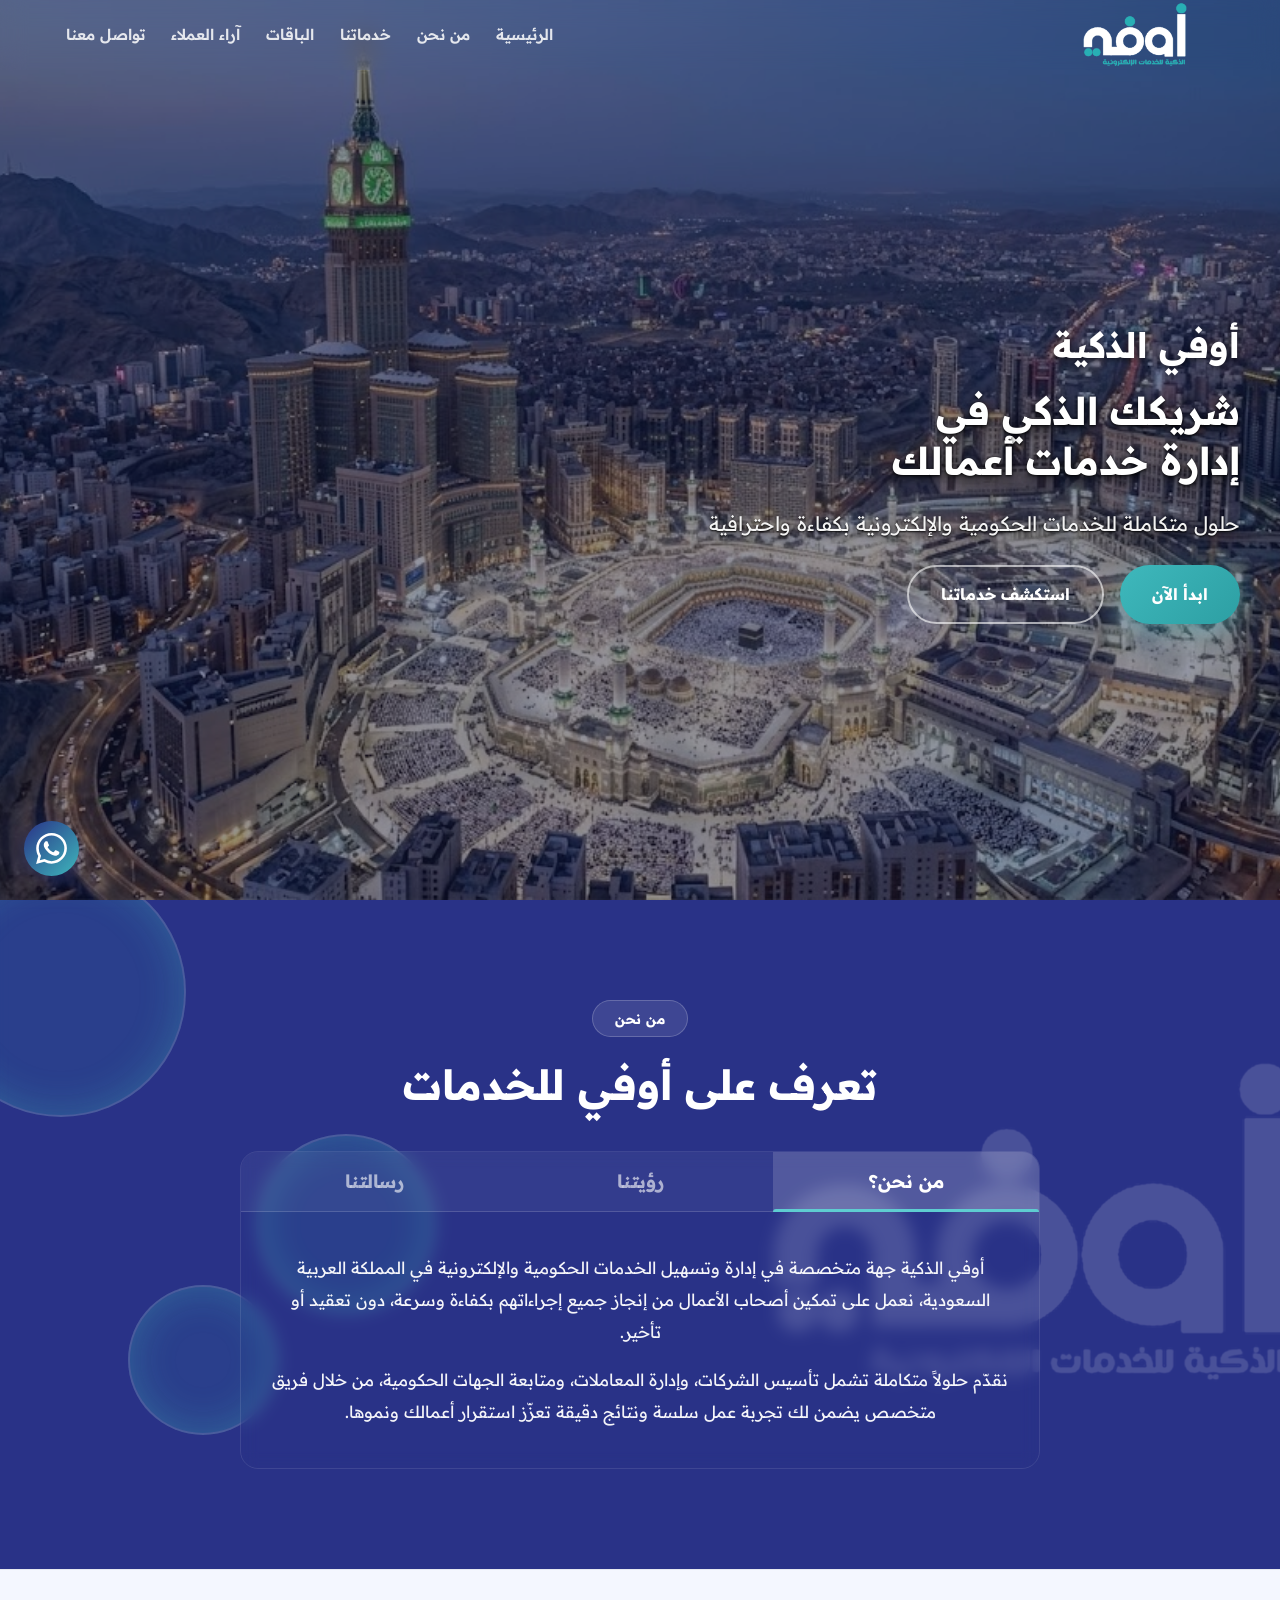
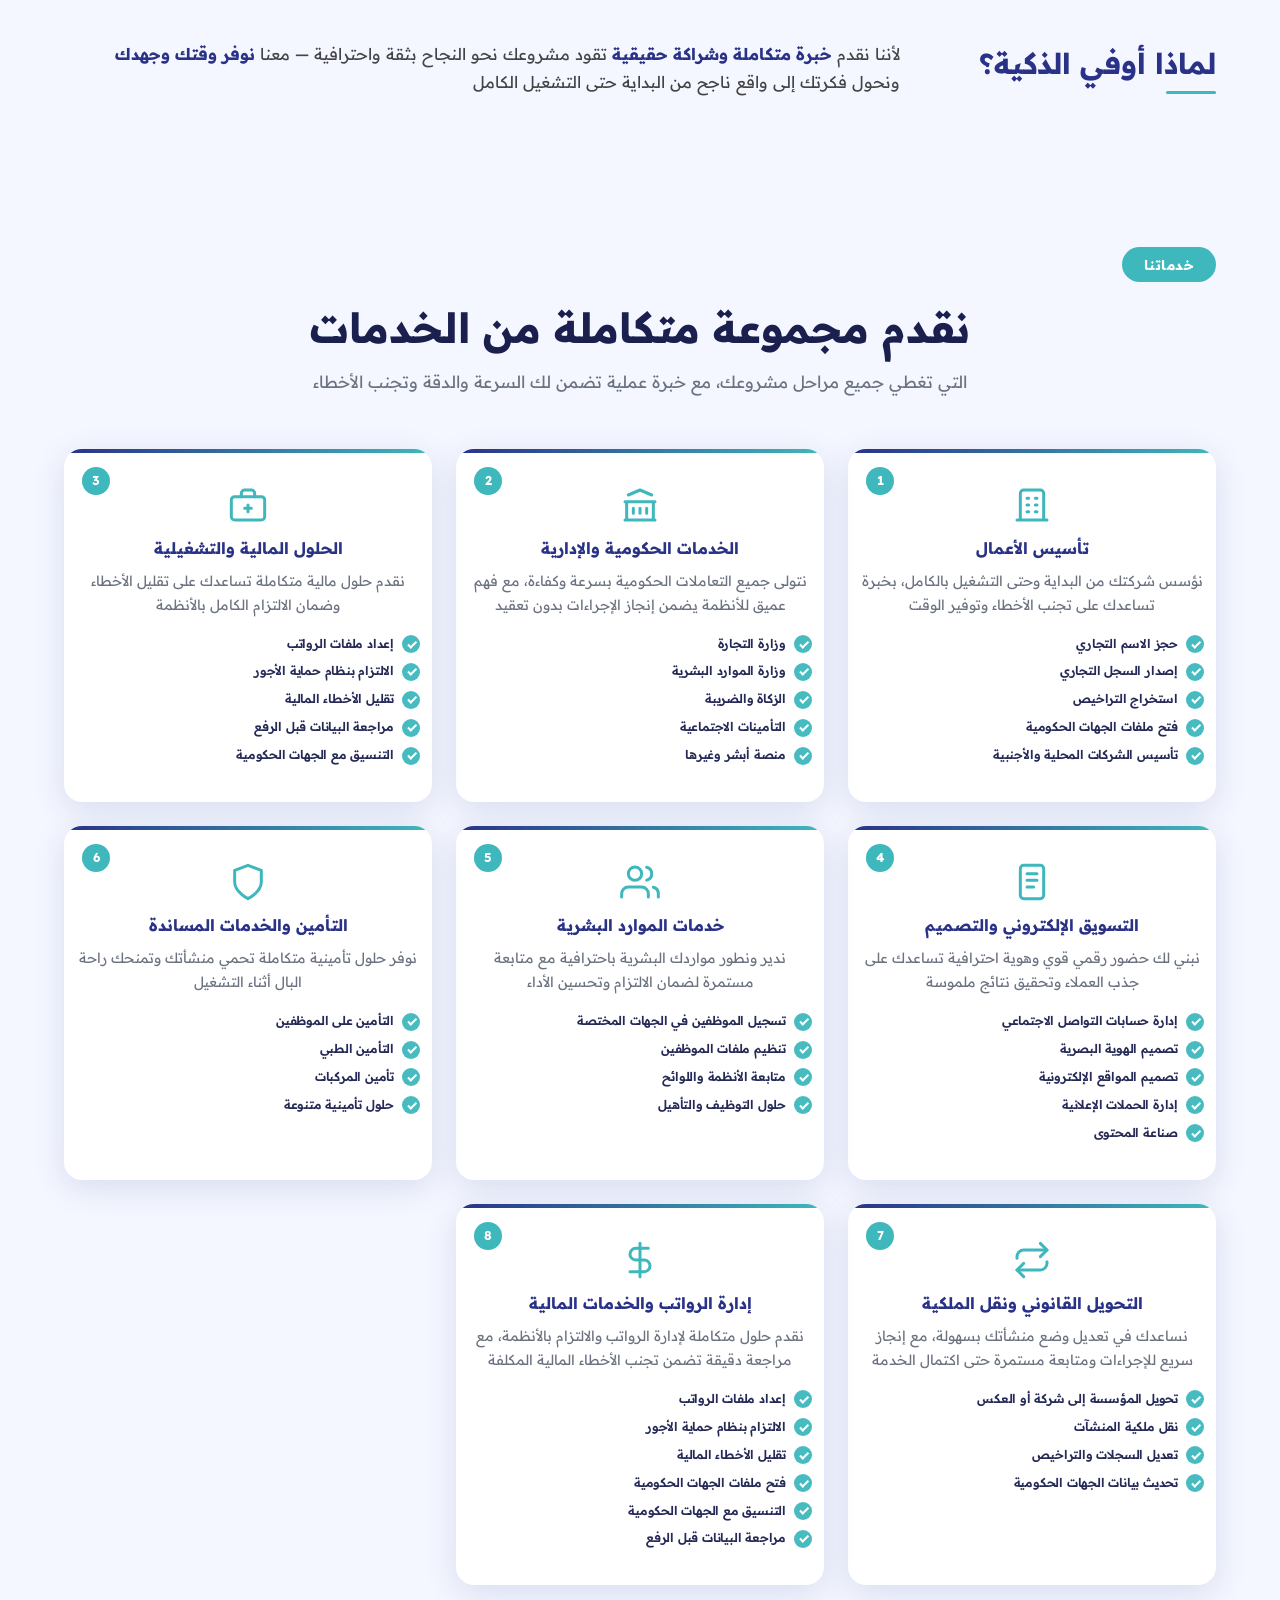
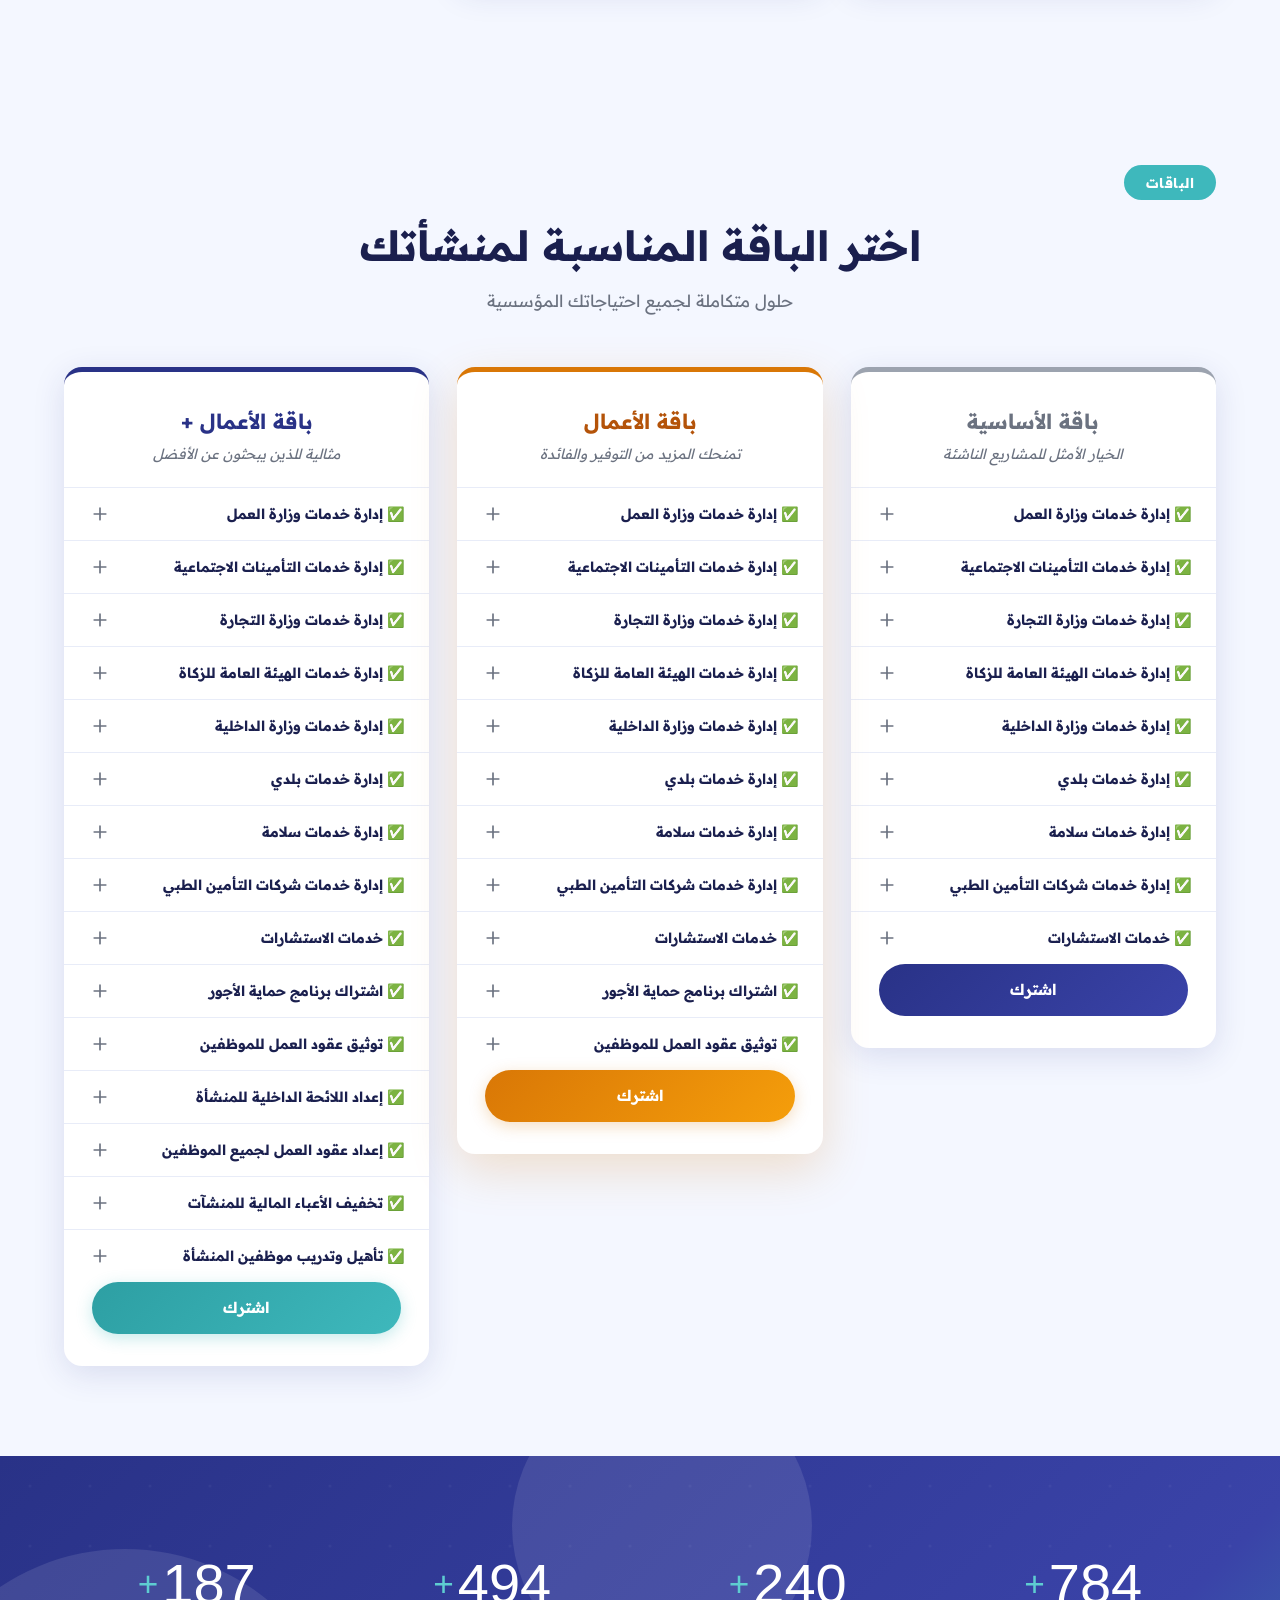
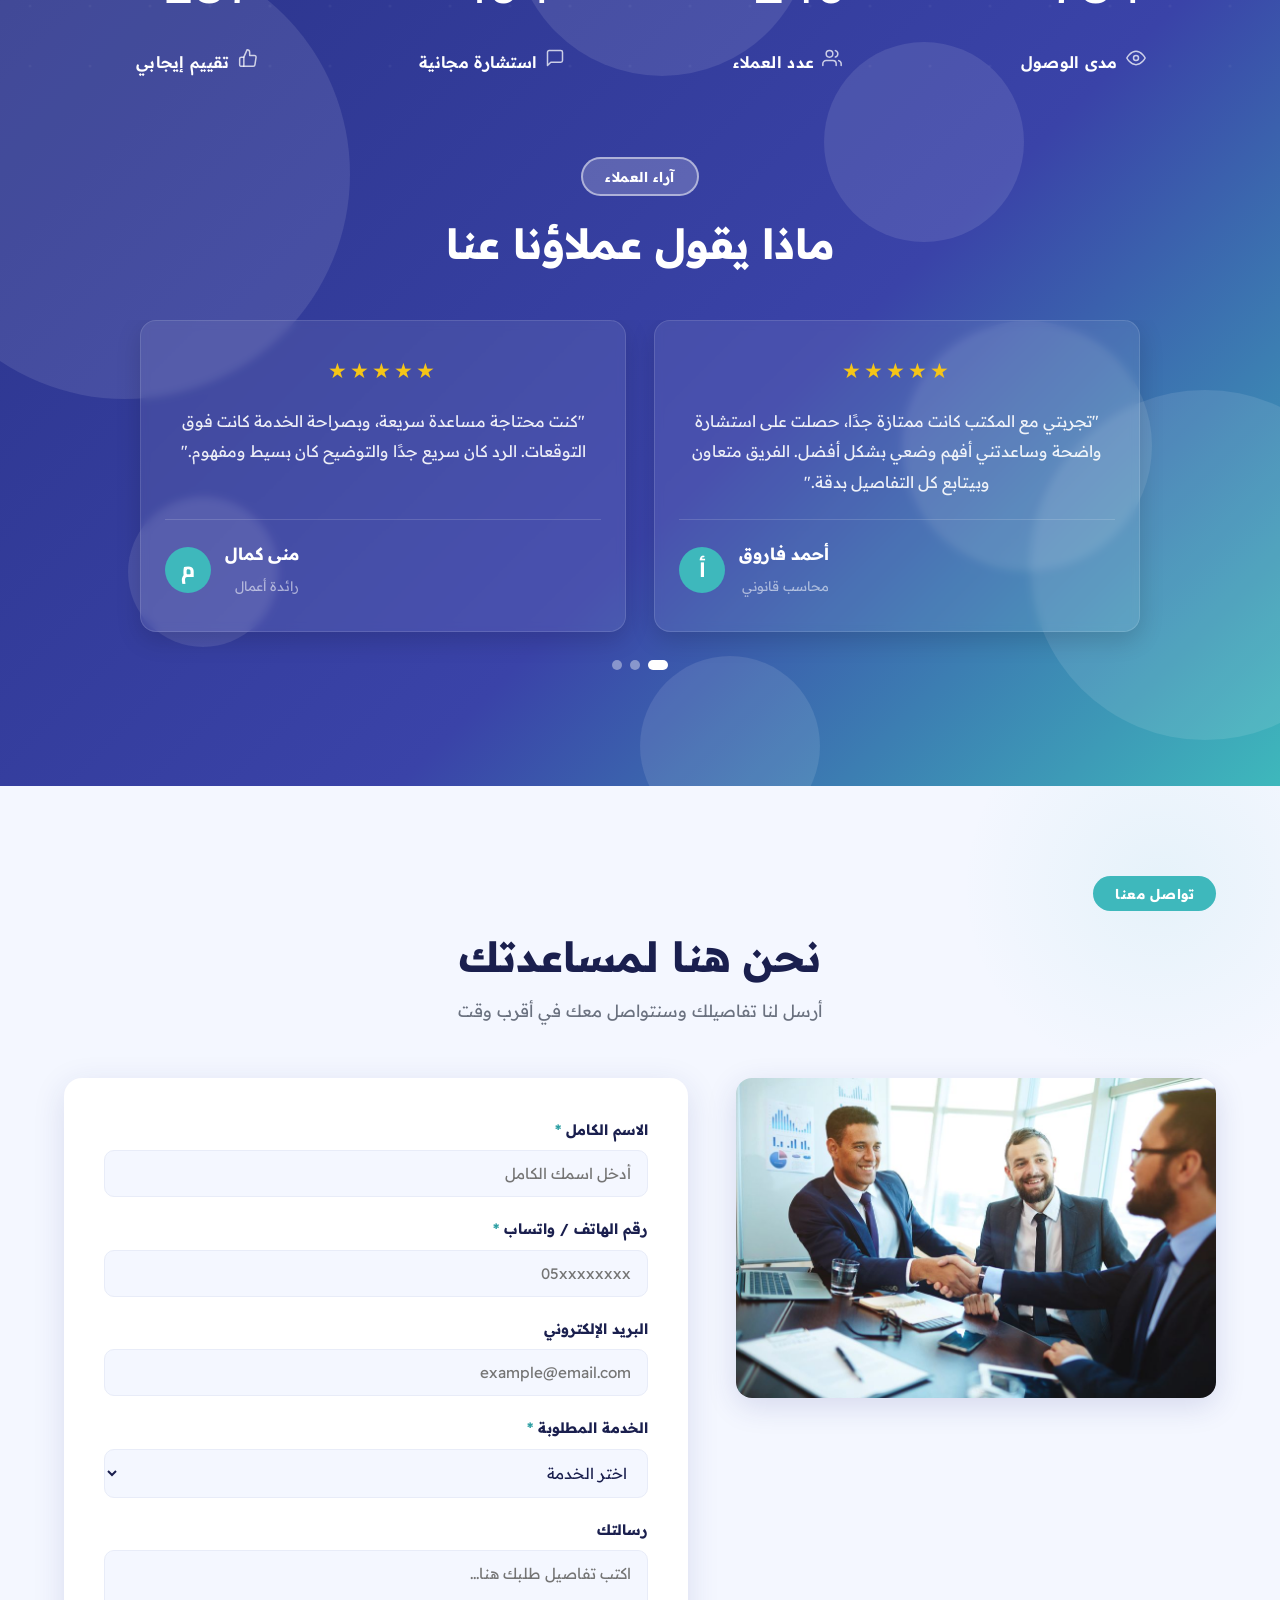
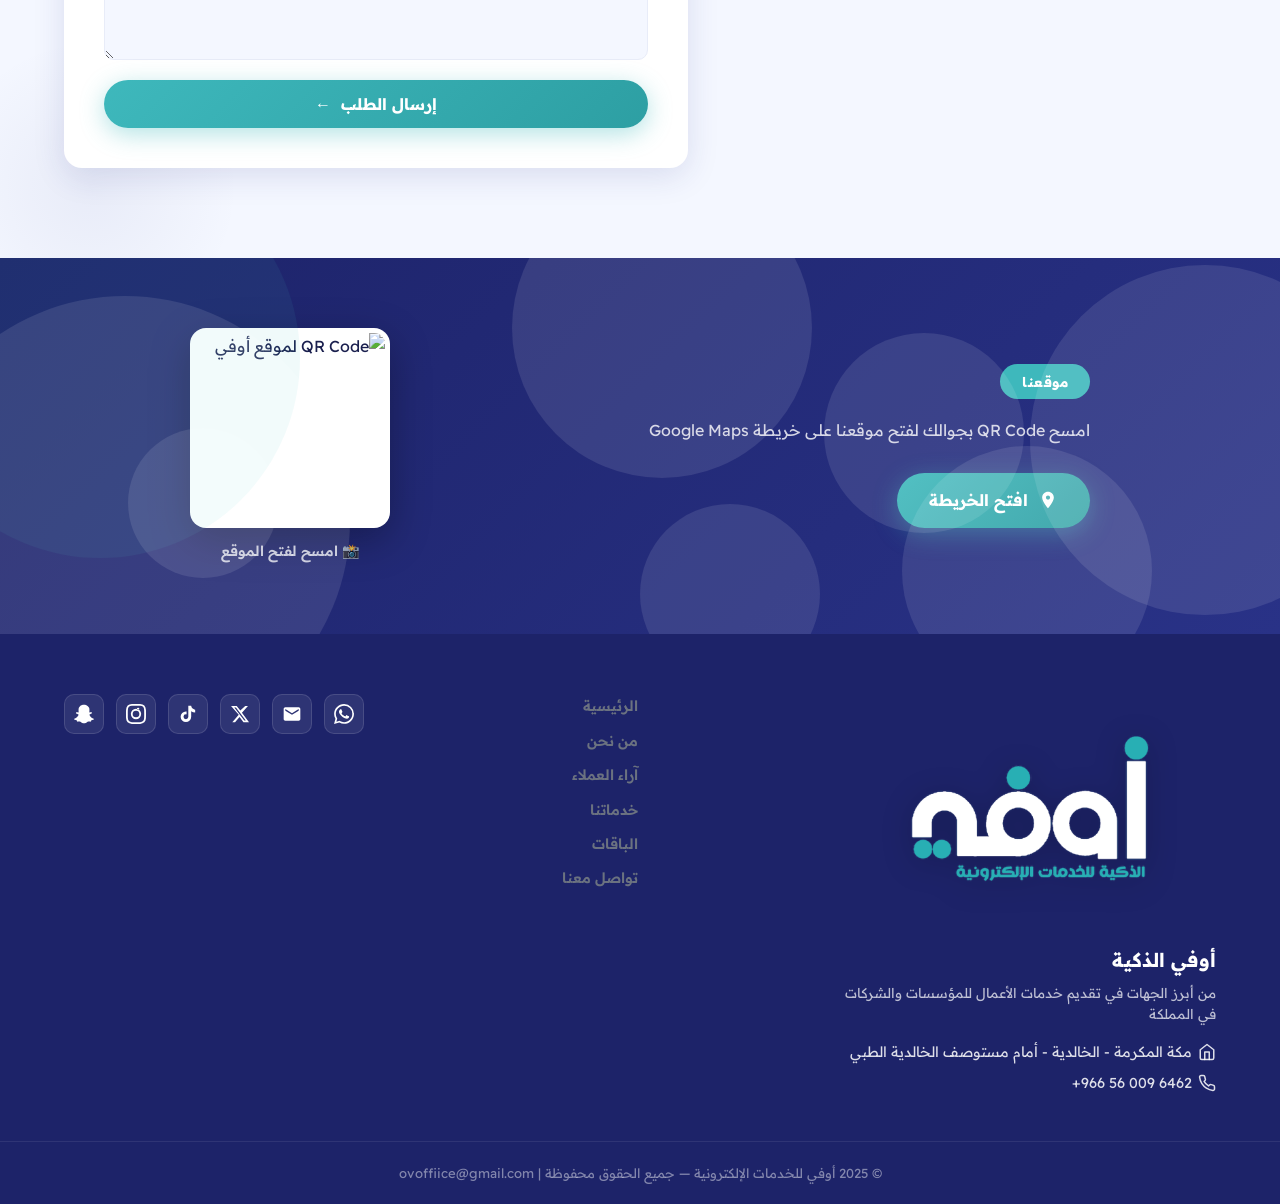
==== commit fd699386: "Your commit message" ====
--- a/index.html
+++ b/index.html
@@ -40,9 +40,9 @@
 
     <div class="hero-content" style="align-items: flex-start;">
       <div class="hero-text" style="text-align: right; margin: 0;">
-        <div class="hero-subtitle" style="font-size: 1.6rem; font-weight: 800; color: #ffffff; margin-bottom: 12px; text-shadow: 0 2px 6px rgba(0,0,0,0.6);">أوفي الذكية</div>
+        <div class="hero-subtitle" style="font-size: 2.2rem; font-weight: 900; font-family: inherit; color: #ffffff; margin-bottom: 12px; text-shadow: 0 2px 6px rgba(0,0,0,0.6);">أوفي الذكية</div>
         <h1 class="hero-title" style="text-align: right;">شريكك الذكي في<br/>إدارة خدمات أعمالك</h1>
-        <p class="hero-desc" style="margin: 0; text-align: right; max-width: 600px;">حلول متكاملة للخدمات الحكومية والإلكترونية بكفاءة واحترافية</p>
+        <p class="hero-desc" style="margin-bottom: 24px; font-size: 1.25rem; text-align: right; max-width: 600px;">حلول متكاملة للخدمات الحكومية والإلكترونية بكفاءة واحترافية</p>
         <div class="hero-cta" style="justify-content: flex-start;">
           <a href="#contact" class="btn btn-primary">ابدأ الآن</a>
           <a href="#services" class="btn btn-outline">استكشف خدماتنا</a>
@@ -260,6 +260,515 @@
     </div>
   </section>
 
+  <!-- ============ PACKAGES ============ -->
+  <section class="section packages" id="packages">
+    <div class="container">
+      <div class="section-badge">الباقات</div>
+      <h2 class="section-title center">اختر الباقة المناسبة لمنشأتك</h2>
+      <p class="section-desc center">حلول متكاملة لجميع احتياجاتك المؤسسية</p>
+      <div class="packages-grid">
+
+        <!-- Silver -->
+        <div class="pkg-card pkg-silver">
+          <div class="pkg-header">
+            <h3 class="pkg-name">باقة الأساسية</h3>
+            <p class="pkg-tagline">الخيار الأمثل للمشاريع الناشئة</p>
+          </div>
+          <ul class="pkg-features pkg-accordion">
+
+            <li class="pkg-accordion-item">
+              <button type="button" class="pkg-accordion-header">
+                <span class="pkg-feat-title">✅ إدارة خدمات وزارة العمل</span>
+                <span class="pkg-expand-icon">
+                  <svg viewBox="0 0 24 24" width="20" height="20" stroke="currentColor" fill="none" stroke-width="2" stroke-linecap="round" stroke-linejoin="round"><path d="M12 5v14M5 12h14"/></svg>
+                </span>
+              </button>
+              <ul class="pkg-accordion-body">
+                <li>تسجيل بمنصة قوى</li>
+                <li>رخص العمل</li>
+                <li>إدارة المهن</li>
+                <li>إصدار شهادة السعودة</li>
+                <li>تأشيرات العمل الفوري</li>
+                <li>نقل الخدمات</li>
+                <li>تجديد اشتراك بمنصة قوى</li>
+              </ul>
+            </li>
+            <li class="pkg-accordion-item">
+              <button type="button" class="pkg-accordion-header">
+                <span class="pkg-feat-title">✅ إدارة خدمات التأمينات الاجتماعية</span>
+                <span class="pkg-expand-icon">
+                  <svg viewBox="0 0 24 24" width="20" height="20" stroke="currentColor" fill="none" stroke-width="2" stroke-linecap="round" stroke-linejoin="round"><path d="M12 5v14M5 12h14"/></svg>
+                </span>
+              </button>
+              <ul class="pkg-accordion-body">
+                <li>استكمال بيانات المنشأة</li>
+                <li>إضافة مدير حساب الفروع</li>
+                <li>تسجيل موظفين</li>
+                <li>تحديث أجور</li>
+                <li>إصدار شهادة التزام التأمينات</li>
+              </ul>
+            </li>
+            <li class="pkg-accordion-item">
+              <button type="button" class="pkg-accordion-header">
+                <span class="pkg-feat-title">✅ إدارة خدمات وزارة التجارة</span>
+                <span class="pkg-expand-icon">
+                  <svg viewBox="0 0 24 24" width="20" height="20" stroke="currentColor" fill="none" stroke-width="2" stroke-linecap="round" stroke-linejoin="round"><path d="M12 5v14M5 12h14"/></svg>
+                </span>
+              </button>
+              <ul class="pkg-accordion-body">
+                <li>اصدار سجل تجاري</li>
+                <li>تجديد سجل تجاري</li>
+                <li>تعديل سجل تجاري</li>
+              </ul>
+            </li>
+            <li class="pkg-accordion-item">
+              <button type="button" class="pkg-accordion-header">
+                <span class="pkg-feat-title">✅ إدارة خدمات الهيئة العامة للزكاة</span>
+                <span class="pkg-expand-icon">
+                  <svg viewBox="0 0 24 24" width="20" height="20" stroke="currentColor" fill="none" stroke-width="2" stroke-linecap="round" stroke-linejoin="round"><path d="M12 5v14M5 12h14"/></svg>
+                </span>
+              </button>
+              <ul class="pkg-accordion-body">
+                <li>التسجيل في ضريبة القيمة المضافة</li>
+                <li>رفع الإقرارات الضريبية</li>
+                <li>تحديث بيانات الرقم المميز</li>
+                <li>التسجل في الزكاة والدخل</li>
+              </ul>
+            </li>
+            <li class="pkg-accordion-item">
+              <button type="button" class="pkg-accordion-header">
+                <span class="pkg-feat-title">✅ إدارة خدمات وزارة الداخلية</span>
+                <span class="pkg-expand-icon">
+                  <svg viewBox="0 0 24 24" width="20" height="20" stroke="currentColor" fill="none" stroke-width="2" stroke-linecap="round" stroke-linejoin="round"><path d="M12 5v14M5 12h14"/></svg>
+                </span>
+              </button>
+              <ul class="pkg-accordion-body">
+                <li>إصدار وتجديد اقامات</li>
+                <li>تأشيرة خروج وعودة / نهائي</li>
+                <li>خدمة توصيل الوثائق</li>
+                <li>تجديد اشتراك أبشر اعمال</li>
+              </ul>
+            </li>
+            <li class="pkg-accordion-item">
+              <button type="button" class="pkg-accordion-header">
+                <span class="pkg-feat-title">✅ إدارة خدمات بلدي</span>
+                <span class="pkg-expand-icon">
+                  <svg viewBox="0 0 24 24" width="20" height="20" stroke="currentColor" fill="none" stroke-width="2" stroke-linecap="round" stroke-linejoin="round"><path d="M12 5v14M5 12h14"/></svg>
+                </span>
+              </button>
+              <ul class="pkg-accordion-body">
+                <li>إصدار وتجديد رخصة تجارية</li>
+                <li>تعديل رخصة تجارية</li>
+              </ul>
+            </li>
+            <li class="pkg-accordion-item">
+              <button type="button" class="pkg-accordion-header">
+                <span class="pkg-feat-title">✅ إدارة خدمات سلامة</span>
+                <span class="pkg-expand-icon">
+                  <svg viewBox="0 0 24 24" width="20" height="20" stroke="currentColor" fill="none" stroke-width="2" stroke-linecap="round" stroke-linejoin="round"><path d="M12 5v14M5 12h14"/></svg>
+                </span>
+              </button>
+              <ul class="pkg-accordion-body">
+                <li>إصدار وتجديد رخصة سلامة</li>
+              </ul>
+            </li>
+            <li class="pkg-accordion-item">
+              <button type="button" class="pkg-accordion-header">
+                <span class="pkg-feat-title">✅ إدارة خدمات شركات التأمين الطبي</span>
+                <span class="pkg-expand-icon">
+                  <svg viewBox="0 0 24 24" width="20" height="20" stroke="currentColor" fill="none" stroke-width="2" stroke-linecap="round" stroke-linejoin="round"><path d="M12 5v14M5 12h14"/></svg>
+                </span>
+              </button>
+              <ul class="pkg-accordion-body">
+                <li>المقارنة بين عروض الاسعار</li>
+                <li>ارسال شبكة مزودي الخدمة</li>
+              </ul>
+            </li>
+            <li class="pkg-accordion-item">
+              <button type="button" class="pkg-accordion-header">
+                <span class="pkg-feat-title">✅ خدمات الاستشارات</span>
+                <span class="pkg-expand-icon">
+                  <svg viewBox="0 0 24 24" width="20" height="20" stroke="currentColor" fill="none" stroke-width="2" stroke-linecap="round" stroke-linejoin="round"><path d="M12 5v14M5 12h14"/></svg>
+                </span>
+              </button>
+              <ul class="pkg-accordion-body">
+                <li>تقديم الاستشارات في جميع الخدمات</li>
+              </ul>
+            </li>
+          </ul>
+          <a href="https://wa.me/966560096462" target="_blank" class="btn btn-pkg">اشترك</a>
+        </div>
+
+        <div class="pkg-card pkg-gold">
+          <div class="pkg-header">
+            <h3 class="pkg-name">باقة الأعمال</h3>
+            <p class="pkg-tagline">تمنحك المزيد من التوفير والفائدة</p>
+          </div>
+          <ul class="pkg-features pkg-accordion">
+
+            <li class="pkg-accordion-item">
+              <button type="button" class="pkg-accordion-header">
+                <span class="pkg-feat-title">✅ إدارة خدمات وزارة العمل</span>
+                <span class="pkg-expand-icon">
+                  <svg viewBox="0 0 24 24" width="20" height="20" stroke="currentColor" fill="none" stroke-width="2" stroke-linecap="round" stroke-linejoin="round"><path d="M12 5v14M5 12h14"/></svg>
+                </span>
+              </button>
+              <ul class="pkg-accordion-body">
+                <li>تسجيل بمنصة قوى</li>
+                <li>رخص العمل</li>
+                <li>إدارة المهن</li>
+                <li>إصدار شهادة السعودة</li>
+                <li>تأشيرات العمل الفوري</li>
+                <li>نقل الخدمات</li>
+                <li>تجديد اشتراك بمنصة قوى</li>
+              </ul>
+            </li>
+            <li class="pkg-accordion-item">
+              <button type="button" class="pkg-accordion-header">
+                <span class="pkg-feat-title">✅ إدارة خدمات التأمينات الاجتماعية</span>
+                <span class="pkg-expand-icon">
+                  <svg viewBox="0 0 24 24" width="20" height="20" stroke="currentColor" fill="none" stroke-width="2" stroke-linecap="round" stroke-linejoin="round"><path d="M12 5v14M5 12h14"/></svg>
+                </span>
+              </button>
+              <ul class="pkg-accordion-body">
+                <li>استكمال بيانات المنشأة</li>
+                <li>إضافة مدير حساب الفروع</li>
+                <li>تسجيل موظفين</li>
+                <li>تحديث أجور</li>
+                <li>إصدار شهادة التزام التأمينات</li>
+              </ul>
+            </li>
+            <li class="pkg-accordion-item">
+              <button type="button" class="pkg-accordion-header">
+                <span class="pkg-feat-title">✅ إدارة خدمات وزارة التجارة</span>
+                <span class="pkg-expand-icon">
+                  <svg viewBox="0 0 24 24" width="20" height="20" stroke="currentColor" fill="none" stroke-width="2" stroke-linecap="round" stroke-linejoin="round"><path d="M12 5v14M5 12h14"/></svg>
+                </span>
+              </button>
+              <ul class="pkg-accordion-body">
+                <li>اصدار سجل تجاري</li>
+                <li>تجديد سجل تجاري</li>
+                <li>تعديل سجل تجاري</li>
+              </ul>
+            </li>
+            <li class="pkg-accordion-item">
+              <button type="button" class="pkg-accordion-header">
+                <span class="pkg-feat-title">✅ إدارة خدمات الهيئة العامة للزكاة</span>
+                <span class="pkg-expand-icon">
+                  <svg viewBox="0 0 24 24" width="20" height="20" stroke="currentColor" fill="none" stroke-width="2" stroke-linecap="round" stroke-linejoin="round"><path d="M12 5v14M5 12h14"/></svg>
+                </span>
+              </button>
+              <ul class="pkg-accordion-body">
+                <li>التسجيل في ضريبة القيمة المضافة</li>
+                <li>رفع الإقرارات الضريبية</li>
+                <li>تحديث بيانات الرقم المميز</li>
+                <li>التسجل في الزكاة والدخل</li>
+              </ul>
+            </li>
+            <li class="pkg-accordion-item">
+              <button type="button" class="pkg-accordion-header">
+                <span class="pkg-feat-title">✅ إدارة خدمات وزارة الداخلية</span>
+                <span class="pkg-expand-icon">
+                  <svg viewBox="0 0 24 24" width="20" height="20" stroke="currentColor" fill="none" stroke-width="2" stroke-linecap="round" stroke-linejoin="round"><path d="M12 5v14M5 12h14"/></svg>
+                </span>
+              </button>
+              <ul class="pkg-accordion-body">
+                <li>إصدار وتجديد اقامات</li>
+                <li>تأشيرة خروج وعودة / نهائي</li>
+                <li>خدمة توصيل الوثائق</li>
+                <li>تجديد اشتراك أبشر اعمال</li>
+              </ul>
+            </li>
+            <li class="pkg-accordion-item">
+              <button type="button" class="pkg-accordion-header">
+                <span class="pkg-feat-title">✅ إدارة خدمات بلدي</span>
+                <span class="pkg-expand-icon">
+                  <svg viewBox="0 0 24 24" width="20" height="20" stroke="currentColor" fill="none" stroke-width="2" stroke-linecap="round" stroke-linejoin="round"><path d="M12 5v14M5 12h14"/></svg>
+                </span>
+              </button>
+              <ul class="pkg-accordion-body">
+                <li>إصدار وتجديد رخصة تجارية</li>
+                <li>تعديل رخصة تجارية</li>
+              </ul>
+            </li>
+            <li class="pkg-accordion-item">
+              <button type="button" class="pkg-accordion-header">
+                <span class="pkg-feat-title">✅ إدارة خدمات سلامة</span>
+                <span class="pkg-expand-icon">
+                  <svg viewBox="0 0 24 24" width="20" height="20" stroke="currentColor" fill="none" stroke-width="2" stroke-linecap="round" stroke-linejoin="round"><path d="M12 5v14M5 12h14"/></svg>
+                </span>
+              </button>
+              <ul class="pkg-accordion-body">
+                <li>إصدار وتجديد رخصة سلامة</li>
+              </ul>
+            </li>
+            <li class="pkg-accordion-item">
+              <button type="button" class="pkg-accordion-header">
+                <span class="pkg-feat-title">✅ إدارة خدمات شركات التأمين الطبي</span>
+                <span class="pkg-expand-icon">
+                  <svg viewBox="0 0 24 24" width="20" height="20" stroke="currentColor" fill="none" stroke-width="2" stroke-linecap="round" stroke-linejoin="round"><path d="M12 5v14M5 12h14"/></svg>
+                </span>
+              </button>
+              <ul class="pkg-accordion-body">
+                <li>المقارنة بين عروض الاسعار</li>
+                <li>ارسال شبكة مزودي الخدمة</li>
+              </ul>
+            </li>
+            <li class="pkg-accordion-item">
+              <button type="button" class="pkg-accordion-header">
+                <span class="pkg-feat-title">✅ خدمات الاستشارات</span>
+                <span class="pkg-expand-icon">
+                  <svg viewBox="0 0 24 24" width="20" height="20" stroke="currentColor" fill="none" stroke-width="2" stroke-linecap="round" stroke-linejoin="round"><path d="M12 5v14M5 12h14"/></svg>
+                </span>
+              </button>
+              <ul class="pkg-accordion-body">
+                <li>تقديم الاستشارات في جميع الخدمات</li>
+              </ul>
+            </li>
+
+            <li class="pkg-accordion-item pkg-extra">
+              <button type="button" class="pkg-accordion-header">
+                <span class="pkg-feat-title">✅ اشتراك برنامج حماية الأجور</span>
+                <span class="pkg-expand-icon">
+                  <svg viewBox="0 0 24 24" width="20" height="20" stroke="currentColor" fill="none" stroke-width="2" stroke-linecap="round" stroke-linejoin="round"><path d="M12 5v14M5 12h14"/></svg>
+                </span>
+              </button>
+              <ul class="pkg-accordion-body">
+                <li>التسجيل بمنصة مدد</li>
+                <li>رفع الرواتب بشكل شهري</li>
+                <li>تحديث بيانات الموظفين</li>
+                <li>إزالة ملاحظة حماية الأجور</li>
+              </ul>
+            </li>
+            <li class="pkg-accordion-item pkg-extra">
+              <button type="button" class="pkg-accordion-header">
+                <span class="pkg-feat-title">✅ توثيق عقود العمل للموظفين</span>
+                <span class="pkg-expand-icon">
+                  <svg viewBox="0 0 24 24" width="20" height="20" stroke="currentColor" fill="none" stroke-width="2" stroke-linecap="round" stroke-linejoin="round"><path d="M12 5v14M5 12h14"/></svg>
+                </span>
+              </button>
+              <ul class="pkg-accordion-body">
+                <li>إدارة وتوثيق العقود عبر قوى</li>
+              </ul>
+            </li>
+          </ul>
+          <a href="https://wa.me/966560096462" target="_blank" class="btn btn-pkg btn-pkg-gold">اشترك</a>
+        </div>
+
+        <!-- Platinum -->
+        <div class="pkg-card pkg-platinum">
+          <div class="pkg-header">
+            <h3 class="pkg-name">باقة الأعمال +</h3>
+            <p class="pkg-tagline">مثالية للذين يبحثون عن الأفضل</p>
+          </div>
+          <ul class="pkg-features pkg-accordion">
+
+            <li class="pkg-accordion-item">
+              <button type="button" class="pkg-accordion-header">
+                <span class="pkg-feat-title">✅ إدارة خدمات وزارة العمل</span>
+                <span class="pkg-expand-icon">
+                  <svg viewBox="0 0 24 24" width="20" height="20" stroke="currentColor" fill="none" stroke-width="2" stroke-linecap="round" stroke-linejoin="round"><path d="M12 5v14M5 12h14"/></svg>
+                </span>
+              </button>
+              <ul class="pkg-accordion-body">
+                <li>تسجيل بمنصة قوى</li>
+                <li>رخص العمل</li>
+                <li>إدارة المهن</li>
+                <li>إصدار شهادة السعودة</li>
+                <li>تأشيرات العمل الفوري</li>
+                <li>نقل الخدمات</li>
+                <li>تجديد اشتراك بمنصة قوى</li>
+              </ul>
+            </li>
+            <li class="pkg-accordion-item">
+              <button type="button" class="pkg-accordion-header">
+                <span class="pkg-feat-title">✅ إدارة خدمات التأمينات الاجتماعية</span>
+                <span class="pkg-expand-icon">
+                  <svg viewBox="0 0 24 24" width="20" height="20" stroke="currentColor" fill="none" stroke-width="2" stroke-linecap="round" stroke-linejoin="round"><path d="M12 5v14M5 12h14"/></svg>
+                </span>
+              </button>
+              <ul class="pkg-accordion-body">
+                <li>استكمال بيانات المنشأة</li>
+                <li>إضافة مدير حساب الفروع</li>
+                <li>تسجيل موظفين</li>
+                <li>تحديث أجور</li>
+                <li>إصدار شهادة التزام التأمينات</li>
+              </ul>
+            </li>
+            <li class="pkg-accordion-item">
+              <button type="button" class="pkg-accordion-header">
+                <span class="pkg-feat-title">✅ إدارة خدمات وزارة التجارة</span>
+                <span class="pkg-expand-icon">
+                  <svg viewBox="0 0 24 24" width="20" height="20" stroke="currentColor" fill="none" stroke-width="2" stroke-linecap="round" stroke-linejoin="round"><path d="M12 5v14M5 12h14"/></svg>
+                </span>
+              </button>
+              <ul class="pkg-accordion-body">
+                <li>اصدار سجل تجاري</li>
+                <li>تجديد سجل تجاري</li>
+                <li>تعديل سجل تجاري</li>
+              </ul>
+            </li>
+            <li class="pkg-accordion-item">
+              <button type="button" class="pkg-accordion-header">
+                <span class="pkg-feat-title">✅ إدارة خدمات الهيئة العامة للزكاة</span>
+                <span class="pkg-expand-icon">
+                  <svg viewBox="0 0 24 24" width="20" height="20" stroke="currentColor" fill="none" stroke-width="2" stroke-linecap="round" stroke-linejoin="round"><path d="M12 5v14M5 12h14"/></svg>
+                </span>
+              </button>
+              <ul class="pkg-accordion-body">
+                <li>التسجيل في ضريبة القيمة المضافة</li>
+                <li>رفع الإقرارات الضريبية</li>
+                <li>تحديث بيانات الرقم المميز</li>
+                <li>التسجل في الزكاة والدخل</li>
+              </ul>
+            </li>
+            <li class="pkg-accordion-item">
+              <button type="button" class="pkg-accordion-header">
+                <span class="pkg-feat-title">✅ إدارة خدمات وزارة الداخلية</span>
+                <span class="pkg-expand-icon">
+                  <svg viewBox="0 0 24 24" width="20" height="20" stroke="currentColor" fill="none" stroke-width="2" stroke-linecap="round" stroke-linejoin="round"><path d="M12 5v14M5 12h14"/></svg>
+                </span>
+              </button>
+              <ul class="pkg-accordion-body">
+                <li>إصدار وتجديد اقامات</li>
+                <li>تأشيرة خروج وعودة / نهائي</li>
+                <li>خدمة توصيل الوثائق</li>
+                <li>تجديد اشتراك أبشر اعمال</li>
+              </ul>
+            </li>
+            <li class="pkg-accordion-item">
+              <button type="button" class="pkg-accordion-header">
+                <span class="pkg-feat-title">✅ إدارة خدمات بلدي</span>
+                <span class="pkg-expand-icon">
+                  <svg viewBox="0 0 24 24" width="20" height="20" stroke="currentColor" fill="none" stroke-width="2" stroke-linecap="round" stroke-linejoin="round"><path d="M12 5v14M5 12h14"/></svg>
+                </span>
+              </button>
+              <ul class="pkg-accordion-body">
+                <li>إصدار وتجديد رخصة تجارية</li>
+                <li>تعديل رخصة تجارية</li>
+              </ul>
+            </li>
+            <li class="pkg-accordion-item">
+              <button type="button" class="pkg-accordion-header">
+                <span class="pkg-feat-title">✅ إدارة خدمات سلامة</span>
+                <span class="pkg-expand-icon">
+                  <svg viewBox="0 0 24 24" width="20" height="20" stroke="currentColor" fill="none" stroke-width="2" stroke-linecap="round" stroke-linejoin="round"><path d="M12 5v14M5 12h14"/></svg>
+                </span>
+              </button>
+              <ul class="pkg-accordion-body">
+                <li>إصدار وتجديد رخصة سلامة</li>
+              </ul>
+            </li>
+            <li class="pkg-accordion-item">
+              <button type="button" class="pkg-accordion-header">
+                <span class="pkg-feat-title">✅ إدارة خدمات شركات التأمين الطبي</span>
+                <span class="pkg-expand-icon">
+                  <svg viewBox="0 0 24 24" width="20" height="20" stroke="currentColor" fill="none" stroke-width="2" stroke-linecap="round" stroke-linejoin="round"><path d="M12 5v14M5 12h14"/></svg>
+                </span>
+              </button>
+              <ul class="pkg-accordion-body">
+                <li>المقارنة بين عروض الاسعار</li>
+                <li>ارسال شبكة مزودي الخدمة</li>
+              </ul>
+            </li>
+            <li class="pkg-accordion-item">
+              <button type="button" class="pkg-accordion-header">
+                <span class="pkg-feat-title">✅ خدمات الاستشارات</span>
+                <span class="pkg-expand-icon">
+                  <svg viewBox="0 0 24 24" width="20" height="20" stroke="currentColor" fill="none" stroke-width="2" stroke-linecap="round" stroke-linejoin="round"><path d="M12 5v14M5 12h14"/></svg>
+                </span>
+              </button>
+              <ul class="pkg-accordion-body">
+                <li>تقديم الاستشارات في جميع الخدمات</li>
+              </ul>
+            </li>
+
+            <li class="pkg-accordion-item pkg-extra">
+              <button type="button" class="pkg-accordion-header">
+                <span class="pkg-feat-title">✅ اشتراك برنامج حماية الأجور</span>
+                <span class="pkg-expand-icon">
+                  <svg viewBox="0 0 24 24" width="20" height="20" stroke="currentColor" fill="none" stroke-width="2" stroke-linecap="round" stroke-linejoin="round"><path d="M12 5v14M5 12h14"/></svg>
+                </span>
+              </button>
+              <ul class="pkg-accordion-body">
+                <li>التسجيل بمنصة مدد</li>
+                <li>رفع الرواتب بشكل شهري</li>
+                <li>تحديث بيانات الموظفين</li>
+                <li>إزالة ملاحظة حماية الأجور</li>
+              </ul>
+            </li>
+            <li class="pkg-accordion-item pkg-extra">
+              <button type="button" class="pkg-accordion-header">
+                <span class="pkg-feat-title">✅ توثيق عقود العمل للموظفين</span>
+                <span class="pkg-expand-icon">
+                  <svg viewBox="0 0 24 24" width="20" height="20" stroke="currentColor" fill="none" stroke-width="2" stroke-linecap="round" stroke-linejoin="round"><path d="M12 5v14M5 12h14"/></svg>
+                </span>
+              </button>
+              <ul class="pkg-accordion-body">
+                <li>إدارة وتوثيق العقود عبر قوى</li>
+              </ul>
+            </li>
+
+            <li class="pkg-accordion-item pkg-plat">
+              <button type="button" class="pkg-accordion-header">
+                <span class="pkg-feat-title">✅ إعداد اللائحة الداخلية للمنشأة</span>
+                <span class="pkg-expand-icon">
+                  <svg viewBox="0 0 24 24" width="20" height="20" stroke="currentColor" fill="none" stroke-width="2" stroke-linecap="round" stroke-linejoin="round"><path d="M12 5v14M5 12h14"/></svg>
+                </span>
+              </button>
+              <ul class="pkg-accordion-body">
+                <li>اعتماد لائحة تنظيم العمل</li>
+              </ul>
+            </li>
+            <li class="pkg-accordion-item pkg-plat">
+              <button type="button" class="pkg-accordion-header">
+                <span class="pkg-feat-title">✅ إعداد عقود العمل لجميع الموظفين</span>
+                <span class="pkg-expand-icon">
+                  <svg viewBox="0 0 24 24" width="20" height="20" stroke="currentColor" fill="none" stroke-width="2" stroke-linecap="round" stroke-linejoin="round"><path d="M12 5v14M5 12h14"/></svg>
+                </span>
+              </button>
+              <ul class="pkg-accordion-body">
+                <li>صياغة العقود نظامياً</li>
+              </ul>
+            </li>
+            <li class="pkg-accordion-item pkg-plat">
+              <button type="button" class="pkg-accordion-header">
+                <span class="pkg-feat-title">✅ تخفيف الأعباء المالية للمنشآت</span>
+                <span class="pkg-expand-icon">
+                  <svg viewBox="0 0 24 24" width="20" height="20" stroke="currentColor" fill="none" stroke-width="2" stroke-linecap="round" stroke-linejoin="round"><path d="M12 5v14M5 12h14"/></svg>
+                </span>
+              </button>
+              <ul class="pkg-accordion-body">
+                <li>التسجيل بمنصة طاقات لدعم التوطين</li>
+              </ul>
+            </li>
+            <li class="pkg-accordion-item pkg-plat">
+              <button type="button" class="pkg-accordion-header">
+                <span class="pkg-feat-title">✅ تأهيل وتدريب موظفين المنشأة</span>
+                <span class="pkg-expand-icon">
+                  <svg viewBox="0 0 24 24" width="20" height="20" stroke="currentColor" fill="none" stroke-width="2" stroke-linecap="round" stroke-linejoin="round"><path d="M12 5v14M5 12h14"/></svg>
+                </span>
+              </button>
+              <ul class="pkg-accordion-body">
+                <li>عمل برامج تأهيلية مستمرة</li>
+              </ul>
+            </li>
+          </ul>
+          <a href="https://wa.me/966560096462" target="_blank" class="btn btn-pkg btn-pkg-plat">اشترك</a>
+        </div>
+
+      </div>
+    </div>
+  </section>
+
+  <!-- ============ WRAPPER (STATS + TESTIMONIALS) ============ -->
+  <section class="stats-testimo-wrapper">
+    <!-- Shared Moving Bubbles -->
+    <div class="shared-bg-bubbles">
+      <span class="tb-1"></span><span class="tb-2"></span><span class="tb-3"></span>
+      <span class="tb-4"></span><span class="tb-5"></span><span class="tb-6"></span><span class="tb-7"></span>
+    </div>
+
   <!-- ============ STATS ============ -->
   <section class="stats-section" id="stats">
     <div class="container">
@@ -268,542 +777,50 @@
           <div class="stat-circle">
             <span class="stat-num" data-target="1063">0</span><span class="stat-plus">+</span>
           </div>
-          <div class="stat-icon">
-            <svg viewBox="0 0 24 24" fill="none" stroke="currentColor" stroke-width="1.8" stroke-linecap="round" stroke-linejoin="round" width="20" height="20"><path d="M1 12s4-8 11-8 11 8 11 8-4 8-11 8-11-8-11-8z"/><circle cx="12" cy="12" r="3"/></svg>
-          </div>
-          <span class="stat-label">مدى الوصول</span>
+          <div class="stat-info">
+            <div class="stat-icon">
+              <svg viewBox="0 0 24 24" fill="none" stroke="currentColor" stroke-width="1.8" stroke-linecap="round" stroke-linejoin="round" width="20" height="20"><path d="M1 12s4-8 11-8 11 8 11 8-4 8-11 8-11-8-11-8z"/><circle cx="12" cy="12" r="3"/></svg>
+            </div>
+            <span class="stat-label">مدى الوصول</span>
+          </div>
         </div>
         <div class="stat-item">
           <div class="stat-circle">
             <span class="stat-num" data-target="326">0</span><span class="stat-plus">+</span>
           </div>
-          <div class="stat-icon">
-            <svg viewBox="0 0 24 24" fill="none" stroke="currentColor" stroke-width="1.8" stroke-linecap="round" stroke-linejoin="round" width="20" height="20"><path d="M17 21v-2a4 4 0 0 0-4-4H5a4 4 0 0 0-4 4v2"/><circle cx="9" cy="7" r="4"/><path d="M23 21v-2a4 4 0 0 0-3-3.87"/><path d="M16 3.13a4 4 0 0 1 0 7.75"/></svg>
-          </div>
-          <span class="stat-label">عدد العملاء</span>
+          <div class="stat-info">
+            <div class="stat-icon">
+              <svg viewBox="0 0 24 24" fill="none" stroke="currentColor" stroke-width="1.8" stroke-linecap="round" stroke-linejoin="round" width="20" height="20"><path d="M17 21v-2a4 4 0 0 0-4-4H5a4 4 0 0 0-4 4v2"/><circle cx="9" cy="7" r="4"/><path d="M23 21v-2a4 4 0 0 0-3-3.87"/><path d="M16 3.13a4 4 0 0 1 0 7.75"/></svg>
+            </div>
+            <span class="stat-label">عدد العملاء</span>
+          </div>
         </div>
         <div class="stat-item">
           <div class="stat-circle">
             <span class="stat-num" data-target="678">0</span><span class="stat-plus">+</span>
           </div>
-          <div class="stat-icon">
-            <svg viewBox="0 0 24 24" fill="none" stroke="currentColor" stroke-width="1.8" stroke-linecap="round" stroke-linejoin="round" width="20" height="20"><path d="M21 15a2 2 0 0 1-2 2H7l-4 4V5a2 2 0 0 1 2-2h14a2 2 0 0 1 2 2z"/></svg>
-          </div>
-          <span class="stat-label">استشارة مجانية</span>
+          <div class="stat-info">
+            <div class="stat-icon">
+              <svg viewBox="0 0 24 24" fill="none" stroke="currentColor" stroke-width="1.8" stroke-linecap="round" stroke-linejoin="round" width="20" height="20"><path d="M21 15a2 2 0 0 1-2 2H7l-4 4V5a2 2 0 0 1 2-2h14a2 2 0 0 1 2 2z"/></svg>
+            </div>
+            <span class="stat-label">استشارة مجانية</span>
+          </div>
         </div>
         <div class="stat-item">
           <div class="stat-circle">
             <span class="stat-num" data-target="264">0</span><span class="stat-plus">+</span>
           </div>
-          <div class="stat-icon">
-            <svg viewBox="0 0 24 24" fill="none" stroke="currentColor" stroke-width="1.8" stroke-linecap="round" stroke-linejoin="round" width="20" height="20"><path d="M14 9V5a3 3 0 0 0-3-3l-4 9v11h11.28a2 2 0 0 0 2-1.7l1.38-9a2 2 0 0 0-2-2.3H14z"/><path d="M7 22H4a2 2 0 0 1-2-2v-7a2 2 0 0 1 2-2h3"/></svg>
-          </div>
-          <span class="stat-label">تقييم إيجابي</span>
+          <div class="stat-info">
+            <div class="stat-icon">
+              <svg viewBox="0 0 24 24" fill="none" stroke="currentColor" stroke-width="1.8" stroke-linecap="round" stroke-linejoin="round" width="20" height="20"><path d="M14 9V5a3 3 0 0 0-3-3l-4 9v11h11.28a2 2 0 0 0 2-1.7l1.38-9a2 2 0 0 0-2-2.3H14z"/><path d="M7 22H4a2 2 0 0 1-2-2v-7a2 2 0 0 1 2-2h3"/></svg>
+            </div>
+            <span class="stat-label">تقييم إيجابي</span>
+          </div>
         </div>
       </div>
     </div>
   </section>
 
-  <!-- ============ PACKAGES ============ -->
-  <section class="section packages" id="packages">
-    <div class="container">
-      <div class="section-badge">الباقات</div>
-      <h2 class="section-title center">اختر الباقة المناسبة لمنشأتك</h2>
-      <p class="section-desc center">حلول متكاملة لجميع احتياجاتك المؤسسية</p>
-      <div class="packages-grid">
-
-        <!-- Silver -->
-        <div class="pkg-card pkg-silver">
-          <div class="pkg-header">
-            <h3 class="pkg-name">باقة الأساسية</h3>
-            <p class="pkg-tagline">الخيار الأمثل للمشاريع الناشئة</p>
-          </div>
-          <ul class="pkg-features pkg-accordion">
-
-            <li class="pkg-accordion-item">
-              <button type="button" class="pkg-accordion-header">
-                <span class="pkg-feat-title">✅ إدارة خدمات وزارة العمل</span>
-                <span class="pkg-expand-icon">
-                  <svg viewBox="0 0 24 24" width="20" height="20" stroke="currentColor" fill="none" stroke-width="2" stroke-linecap="round" stroke-linejoin="round"><path d="M12 5v14M5 12h14"/></svg>
-                </span>
-              </button>
-              <ul class="pkg-accordion-body">
-                <li>تسجيل بمنصة قوى</li>
-                <li>رخص العمل</li>
-                <li>إدارة المهن</li>
-                <li>إصدار شهادة السعودة</li>
-                <li>تأشيرات العمل الفوري</li>
-                <li>نقل الخدمات</li>
-                <li>تجديد اشتراك بمنصة قوى</li>
-              </ul>
-            </li>
-            <li class="pkg-accordion-item">
-              <button type="button" class="pkg-accordion-header">
-                <span class="pkg-feat-title">✅ إدارة خدمات التأمينات الاجتماعية</span>
-                <span class="pkg-expand-icon">
-                  <svg viewBox="0 0 24 24" width="20" height="20" stroke="currentColor" fill="none" stroke-width="2" stroke-linecap="round" stroke-linejoin="round"><path d="M12 5v14M5 12h14"/></svg>
-                </span>
-              </button>
-              <ul class="pkg-accordion-body">
-                <li>استكمال بيانات المنشأة</li>
-                <li>إضافة مدير حساب الفروع</li>
-                <li>تسجيل موظفين</li>
-                <li>تحديث أجور</li>
-                <li>إصدار شهادة التزام التأمينات</li>
-              </ul>
-            </li>
-            <li class="pkg-accordion-item">
-              <button type="button" class="pkg-accordion-header">
-                <span class="pkg-feat-title">✅ إدارة خدمات وزارة التجارة</span>
-                <span class="pkg-expand-icon">
-                  <svg viewBox="0 0 24 24" width="20" height="20" stroke="currentColor" fill="none" stroke-width="2" stroke-linecap="round" stroke-linejoin="round"><path d="M12 5v14M5 12h14"/></svg>
-                </span>
-              </button>
-              <ul class="pkg-accordion-body">
-                <li>اصدار سجل تجاري</li>
-                <li>تجديد سجل تجاري</li>
-                <li>تعديل سجل تجاري</li>
-              </ul>
-            </li>
-            <li class="pkg-accordion-item">
-              <button type="button" class="pkg-accordion-header">
-                <span class="pkg-feat-title">✅ إدارة خدمات الهيئة العامة للزكاة</span>
-                <span class="pkg-expand-icon">
-                  <svg viewBox="0 0 24 24" width="20" height="20" stroke="currentColor" fill="none" stroke-width="2" stroke-linecap="round" stroke-linejoin="round"><path d="M12 5v14M5 12h14"/></svg>
-                </span>
-              </button>
-              <ul class="pkg-accordion-body">
-                <li>التسجيل في ضريبة القيمة المضافة</li>
-                <li>رفع الإقرارات الضريبية</li>
-                <li>تحديث بيانات الرقم المميز</li>
-                <li>التسجل في الزكاة والدخل</li>
-              </ul>
-            </li>
-            <li class="pkg-accordion-item">
-              <button type="button" class="pkg-accordion-header">
-                <span class="pkg-feat-title">✅ إدارة خدمات وزارة الداخلية</span>
-                <span class="pkg-expand-icon">
-                  <svg viewBox="0 0 24 24" width="20" height="20" stroke="currentColor" fill="none" stroke-width="2" stroke-linecap="round" stroke-linejoin="round"><path d="M12 5v14M5 12h14"/></svg>
-                </span>
-              </button>
-              <ul class="pkg-accordion-body">
-                <li>إصدار وتجديد اقامات</li>
-                <li>تأشيرة خروج وعودة / نهائي</li>
-                <li>خدمة توصيل الوثائق</li>
-                <li>تجديد اشتراك أبشر اعمال</li>
-              </ul>
-            </li>
-            <li class="pkg-accordion-item">
-              <button type="button" class="pkg-accordion-header">
-                <span class="pkg-feat-title">✅ إدارة خدمات بلدي</span>
-                <span class="pkg-expand-icon">
-                  <svg viewBox="0 0 24 24" width="20" height="20" stroke="currentColor" fill="none" stroke-width="2" stroke-linecap="round" stroke-linejoin="round"><path d="M12 5v14M5 12h14"/></svg>
-                </span>
-              </button>
-              <ul class="pkg-accordion-body">
-                <li>إصدار وتجديد رخصة تجارية</li>
-                <li>تعديل رخصة تجارية</li>
-              </ul>
-            </li>
-            <li class="pkg-accordion-item">
-              <button type="button" class="pkg-accordion-header">
-                <span class="pkg-feat-title">✅ إدارة خدمات سلامة</span>
-                <span class="pkg-expand-icon">
-                  <svg viewBox="0 0 24 24" width="20" height="20" stroke="currentColor" fill="none" stroke-width="2" stroke-linecap="round" stroke-linejoin="round"><path d="M12 5v14M5 12h14"/></svg>
-                </span>
-              </button>
-              <ul class="pkg-accordion-body">
-                <li>إصدار وتجديد رخصة سلامة</li>
-              </ul>
-            </li>
-            <li class="pkg-accordion-item">
-              <button type="button" class="pkg-accordion-header">
-                <span class="pkg-feat-title">✅ إدارة خدمات شركات التأمين الطبي</span>
-                <span class="pkg-expand-icon">
-                  <svg viewBox="0 0 24 24" width="20" height="20" stroke="currentColor" fill="none" stroke-width="2" stroke-linecap="round" stroke-linejoin="round"><path d="M12 5v14M5 12h14"/></svg>
-                </span>
-              </button>
-              <ul class="pkg-accordion-body">
-                <li>المقارنة بين عروض الاسعار</li>
-                <li>ارسال شبكة مزودي الخدمة</li>
-              </ul>
-            </li>
-            <li class="pkg-accordion-item">
-              <button type="button" class="pkg-accordion-header">
-                <span class="pkg-feat-title">✅ خدمات الاستشارات</span>
-                <span class="pkg-expand-icon">
-                  <svg viewBox="0 0 24 24" width="20" height="20" stroke="currentColor" fill="none" stroke-width="2" stroke-linecap="round" stroke-linejoin="round"><path d="M12 5v14M5 12h14"/></svg>
-                </span>
-              </button>
-              <ul class="pkg-accordion-body">
-                <li>تقديم الاستشارات في جميع الخدمات</li>
-              </ul>
-            </li>
-          </ul>
-          <a href="https://wa.me/966560096462" target="_blank" class="btn btn-pkg">اشترك</a>
-        </div>
-
-        <div class="pkg-card pkg-gold">
-          <div class="pkg-header">
-            <h3 class="pkg-name">باقة الأعمال</h3>
-            <p class="pkg-tagline">تمنحك المزيد من التوفير والفائدة</p>
-          </div>
-          <ul class="pkg-features pkg-accordion">
-
-            <li class="pkg-accordion-item">
-              <button type="button" class="pkg-accordion-header">
-                <span class="pkg-feat-title">✅ إدارة خدمات وزارة العمل</span>
-                <span class="pkg-expand-icon">
-                  <svg viewBox="0 0 24 24" width="20" height="20" stroke="currentColor" fill="none" stroke-width="2" stroke-linecap="round" stroke-linejoin="round"><path d="M12 5v14M5 12h14"/></svg>
-                </span>
-              </button>
-              <ul class="pkg-accordion-body">
-                <li>تسجيل بمنصة قوى</li>
-                <li>رخص العمل</li>
-                <li>إدارة المهن</li>
-                <li>إصدار شهادة السعودة</li>
-                <li>تأشيرات العمل الفوري</li>
-                <li>نقل الخدمات</li>
-                <li>تجديد اشتراك بمنصة قوى</li>
-              </ul>
-            </li>
-            <li class="pkg-accordion-item">
-              <button type="button" class="pkg-accordion-header">
-                <span class="pkg-feat-title">✅ إدارة خدمات التأمينات الاجتماعية</span>
-                <span class="pkg-expand-icon">
-                  <svg viewBox="0 0 24 24" width="20" height="20" stroke="currentColor" fill="none" stroke-width="2" stroke-linecap="round" stroke-linejoin="round"><path d="M12 5v14M5 12h14"/></svg>
-                </span>
-              </button>
-              <ul class="pkg-accordion-body">
-                <li>استكمال بيانات المنشأة</li>
-                <li>إضافة مدير حساب الفروع</li>
-                <li>تسجيل موظفين</li>
-                <li>تحديث أجور</li>
-                <li>إصدار شهادة التزام التأمينات</li>
-              </ul>
-            </li>
-            <li class="pkg-accordion-item">
-              <button type="button" class="pkg-accordion-header">
-                <span class="pkg-feat-title">✅ إدارة خدمات وزارة التجارة</span>
-                <span class="pkg-expand-icon">
-                  <svg viewBox="0 0 24 24" width="20" height="20" stroke="currentColor" fill="none" stroke-width="2" stroke-linecap="round" stroke-linejoin="round"><path d="M12 5v14M5 12h14"/></svg>
-                </span>
-              </button>
-              <ul class="pkg-accordion-body">
-                <li>اصدار سجل تجاري</li>
-                <li>تجديد سجل تجاري</li>
-                <li>تعديل سجل تجاري</li>
-              </ul>
-            </li>
-            <li class="pkg-accordion-item">
-              <button type="button" class="pkg-accordion-header">
-                <span class="pkg-feat-title">✅ إدارة خدمات الهيئة العامة للزكاة</span>
-                <span class="pkg-expand-icon">
-                  <svg viewBox="0 0 24 24" width="20" height="20" stroke="currentColor" fill="none" stroke-width="2" stroke-linecap="round" stroke-linejoin="round"><path d="M12 5v14M5 12h14"/></svg>
-                </span>
-              </button>
-              <ul class="pkg-accordion-body">
-                <li>التسجيل في ضريبة القيمة المضافة</li>
-                <li>رفع الإقرارات الضريبية</li>
-                <li>تحديث بيانات الرقم المميز</li>
-                <li>التسجل في الزكاة والدخل</li>
-              </ul>
-            </li>
-            <li class="pkg-accordion-item">
-              <button type="button" class="pkg-accordion-header">
-                <span class="pkg-feat-title">✅ إدارة خدمات وزارة الداخلية</span>
-                <span class="pkg-expand-icon">
-                  <svg viewBox="0 0 24 24" width="20" height="20" stroke="currentColor" fill="none" stroke-width="2" stroke-linecap="round" stroke-linejoin="round"><path d="M12 5v14M5 12h14"/></svg>
-                </span>
-              </button>
-              <ul class="pkg-accordion-body">
-                <li>إصدار وتجديد اقامات</li>
-                <li>تأشيرة خروج وعودة / نهائي</li>
-                <li>خدمة توصيل الوثائق</li>
-                <li>تجديد اشتراك أبشر اعمال</li>
-              </ul>
-            </li>
-            <li class="pkg-accordion-item">
-              <button type="button" class="pkg-accordion-header">
-                <span class="pkg-feat-title">✅ إدارة خدمات بلدي</span>
-                <span class="pkg-expand-icon">
-                  <svg viewBox="0 0 24 24" width="20" height="20" stroke="currentColor" fill="none" stroke-width="2" stroke-linecap="round" stroke-linejoin="round"><path d="M12 5v14M5 12h14"/></svg>
-                </span>
-              </button>
-              <ul class="pkg-accordion-body">
-                <li>إصدار وتجديد رخصة تجارية</li>
-                <li>تعديل رخصة تجارية</li>
-              </ul>
-            </li>
-            <li class="pkg-accordion-item">
-              <button type="button" class="pkg-accordion-header">
-                <span class="pkg-feat-title">✅ إدارة خدمات سلامة</span>
-                <span class="pkg-expand-icon">
-                  <svg viewBox="0 0 24 24" width="20" height="20" stroke="currentColor" fill="none" stroke-width="2" stroke-linecap="round" stroke-linejoin="round"><path d="M12 5v14M5 12h14"/></svg>
-                </span>
-              </button>
-              <ul class="pkg-accordion-body">
-                <li>إصدار وتجديد رخصة سلامة</li>
-              </ul>
-            </li>
-            <li class="pkg-accordion-item">
-              <button type="button" class="pkg-accordion-header">
-                <span class="pkg-feat-title">✅ إدارة خدمات شركات التأمين الطبي</span>
-                <span class="pkg-expand-icon">
-                  <svg viewBox="0 0 24 24" width="20" height="20" stroke="currentColor" fill="none" stroke-width="2" stroke-linecap="round" stroke-linejoin="round"><path d="M12 5v14M5 12h14"/></svg>
-                </span>
-              </button>
-              <ul class="pkg-accordion-body">
-                <li>المقارنة بين عروض الاسعار</li>
-                <li>ارسال شبكة مزودي الخدمة</li>
-              </ul>
-            </li>
-            <li class="pkg-accordion-item">
-              <button type="button" class="pkg-accordion-header">
-                <span class="pkg-feat-title">✅ خدمات الاستشارات</span>
-                <span class="pkg-expand-icon">
-                  <svg viewBox="0 0 24 24" width="20" height="20" stroke="currentColor" fill="none" stroke-width="2" stroke-linecap="round" stroke-linejoin="round"><path d="M12 5v14M5 12h14"/></svg>
-                </span>
-              </button>
-              <ul class="pkg-accordion-body">
-                <li>تقديم الاستشارات في جميع الخدمات</li>
-              </ul>
-            </li>
-
-            <li class="pkg-accordion-item pkg-extra">
-              <button type="button" class="pkg-accordion-header">
-                <span class="pkg-feat-title">✅ اشتراك برنامج حماية الأجور</span>
-                <span class="pkg-expand-icon">
-                  <svg viewBox="0 0 24 24" width="20" height="20" stroke="currentColor" fill="none" stroke-width="2" stroke-linecap="round" stroke-linejoin="round"><path d="M12 5v14M5 12h14"/></svg>
-                </span>
-              </button>
-              <ul class="pkg-accordion-body">
-                <li>التسجيل بمنصة مدد</li>
-                <li>رفع الرواتب بشكل شهري</li>
-                <li>تحديث بيانات الموظفين</li>
-                <li>إزالة ملاحظة حماية الأجور</li>
-              </ul>
-            </li>
-            <li class="pkg-accordion-item pkg-extra">
-              <button type="button" class="pkg-accordion-header">
-                <span class="pkg-feat-title">✅ توثيق عقود العمل للموظفين</span>
-                <span class="pkg-expand-icon">
-                  <svg viewBox="0 0 24 24" width="20" height="20" stroke="currentColor" fill="none" stroke-width="2" stroke-linecap="round" stroke-linejoin="round"><path d="M12 5v14M5 12h14"/></svg>
-                </span>
-              </button>
-              <ul class="pkg-accordion-body">
-                <li>إدارة وتوثيق العقود عبر قوى</li>
-              </ul>
-            </li>
-          </ul>
-          <a href="https://wa.me/966560096462" target="_blank" class="btn btn-pkg btn-pkg-gold">اشترك</a>
-        </div>
-
-        <!-- Platinum -->
-        <div class="pkg-card pkg-platinum">
-          <div class="pkg-header">
-            <h3 class="pkg-name">باقة الأعمال +</h3>
-            <p class="pkg-tagline">مثالية للذين يبحثون عن الأفضل</p>
-          </div>
-          <ul class="pkg-features pkg-accordion">
-
-            <li class="pkg-accordion-item">
-              <button type="button" class="pkg-accordion-header">
-                <span class="pkg-feat-title">✅ إدارة خدمات وزارة العمل</span>
-                <span class="pkg-expand-icon">
-                  <svg viewBox="0 0 24 24" width="20" height="20" stroke="currentColor" fill="none" stroke-width="2" stroke-linecap="round" stroke-linejoin="round"><path d="M12 5v14M5 12h14"/></svg>
-                </span>
-              </button>
-              <ul class="pkg-accordion-body">
-                <li>تسجيل بمنصة قوى</li>
-                <li>رخص العمل</li>
-                <li>إدارة المهن</li>
-                <li>إصدار شهادة السعودة</li>
-                <li>تأشيرات العمل الفوري</li>
-                <li>نقل الخدمات</li>
-                <li>تجديد اشتراك بمنصة قوى</li>
-              </ul>
-            </li>
-            <li class="pkg-accordion-item">
-              <button type="button" class="pkg-accordion-header">
-                <span class="pkg-feat-title">✅ إدارة خدمات التأمينات الاجتماعية</span>
-                <span class="pkg-expand-icon">
-                  <svg viewBox="0 0 24 24" width="20" height="20" stroke="currentColor" fill="none" stroke-width="2" stroke-linecap="round" stroke-linejoin="round"><path d="M12 5v14M5 12h14"/></svg>
-                </span>
-              </button>
-              <ul class="pkg-accordion-body">
-                <li>استكمال بيانات المنشأة</li>
-                <li>إضافة مدير حساب الفروع</li>
-                <li>تسجيل موظفين</li>
-                <li>تحديث أجور</li>
-                <li>إصدار شهادة التزام التأمينات</li>
-              </ul>
-            </li>
-            <li class="pkg-accordion-item">
-              <button type="button" class="pkg-accordion-header">
-                <span class="pkg-feat-title">✅ إدارة خدمات وزارة التجارة</span>
-                <span class="pkg-expand-icon">
-                  <svg viewBox="0 0 24 24" width="20" height="20" stroke="currentColor" fill="none" stroke-width="2" stroke-linecap="round" stroke-linejoin="round"><path d="M12 5v14M5 12h14"/></svg>
-                </span>
-              </button>
-              <ul class="pkg-accordion-body">
-                <li>اصدار سجل تجاري</li>
-                <li>تجديد سجل تجاري</li>
-                <li>تعديل سجل تجاري</li>
-              </ul>
-            </li>
-            <li class="pkg-accordion-item">
-              <button type="button" class="pkg-accordion-header">
-                <span class="pkg-feat-title">✅ إدارة خدمات الهيئة العامة للزكاة</span>
-                <span class="pkg-expand-icon">
-                  <svg viewBox="0 0 24 24" width="20" height="20" stroke="currentColor" fill="none" stroke-width="2" stroke-linecap="round" stroke-linejoin="round"><path d="M12 5v14M5 12h14"/></svg>
-                </span>
-              </button>
-              <ul class="pkg-accordion-body">
-                <li>التسجيل في ضريبة القيمة المضافة</li>
-                <li>رفع الإقرارات الضريبية</li>
-                <li>تحديث بيانات الرقم المميز</li>
-                <li>التسجل في الزكاة والدخل</li>
-              </ul>
-            </li>
-            <li class="pkg-accordion-item">
-              <button type="button" class="pkg-accordion-header">
-                <span class="pkg-feat-title">✅ إدارة خدمات وزارة الداخلية</span>
-                <span class="pkg-expand-icon">
-                  <svg viewBox="0 0 24 24" width="20" height="20" stroke="currentColor" fill="none" stroke-width="2" stroke-linecap="round" stroke-linejoin="round"><path d="M12 5v14M5 12h14"/></svg>
-                </span>
-              </button>
-              <ul class="pkg-accordion-body">
-                <li>إصدار وتجديد اقامات</li>
-                <li>تأشيرة خروج وعودة / نهائي</li>
-                <li>خدمة توصيل الوثائق</li>
-                <li>تجديد اشتراك أبشر اعمال</li>
-              </ul>
-            </li>
-            <li class="pkg-accordion-item">
-              <button type="button" class="pkg-accordion-header">
-                <span class="pkg-feat-title">✅ إدارة خدمات بلدي</span>
-                <span class="pkg-expand-icon">
-                  <svg viewBox="0 0 24 24" width="20" height="20" stroke="currentColor" fill="none" stroke-width="2" stroke-linecap="round" stroke-linejoin="round"><path d="M12 5v14M5 12h14"/></svg>
-                </span>
-              </button>
-              <ul class="pkg-accordion-body">
-                <li>إصدار وتجديد رخصة تجارية</li>
-                <li>تعديل رخصة تجارية</li>
-              </ul>
-            </li>
-            <li class="pkg-accordion-item">
-              <button type="button" class="pkg-accordion-header">
-                <span class="pkg-feat-title">✅ إدارة خدمات سلامة</span>
-                <span class="pkg-expand-icon">
-                  <svg viewBox="0 0 24 24" width="20" height="20" stroke="currentColor" fill="none" stroke-width="2" stroke-linecap="round" stroke-linejoin="round"><path d="M12 5v14M5 12h14"/></svg>
-                </span>
-              </button>
-              <ul class="pkg-accordion-body">
-                <li>إصدار وتجديد رخصة سلامة</li>
-              </ul>
-            </li>
-            <li class="pkg-accordion-item">
-              <button type="button" class="pkg-accordion-header">
-                <span class="pkg-feat-title">✅ إدارة خدمات شركات التأمين الطبي</span>
-                <span class="pkg-expand-icon">
-                  <svg viewBox="0 0 24 24" width="20" height="20" stroke="currentColor" fill="none" stroke-width="2" stroke-linecap="round" stroke-linejoin="round"><path d="M12 5v14M5 12h14"/></svg>
-                </span>
-              </button>
-              <ul class="pkg-accordion-body">
-                <li>المقارنة بين عروض الاسعار</li>
-                <li>ارسال شبكة مزودي الخدمة</li>
-              </ul>
-            </li>
-            <li class="pkg-accordion-item">
-              <button type="button" class="pkg-accordion-header">
-                <span class="pkg-feat-title">✅ خدمات الاستشارات</span>
-                <span class="pkg-expand-icon">
-                  <svg viewBox="0 0 24 24" width="20" height="20" stroke="currentColor" fill="none" stroke-width="2" stroke-linecap="round" stroke-linejoin="round"><path d="M12 5v14M5 12h14"/></svg>
-                </span>
-              </button>
-              <ul class="pkg-accordion-body">
-                <li>تقديم الاستشارات في جميع الخدمات</li>
-              </ul>
-            </li>
-
-            <li class="pkg-accordion-item pkg-extra">
-              <button type="button" class="pkg-accordion-header">
-                <span class="pkg-feat-title">✅ اشتراك برنامج حماية الأجور</span>
-                <span class="pkg-expand-icon">
-                  <svg viewBox="0 0 24 24" width="20" height="20" stroke="currentColor" fill="none" stroke-width="2" stroke-linecap="round" stroke-linejoin="round"><path d="M12 5v14M5 12h14"/></svg>
-                </span>
-              </button>
-              <ul class="pkg-accordion-body">
-                <li>التسجيل بمنصة مدد</li>
-                <li>رفع الرواتب بشكل شهري</li>
-                <li>تحديث بيانات الموظفين</li>
-                <li>إزالة ملاحظة حماية الأجور</li>
-              </ul>
-            </li>
-            <li class="pkg-accordion-item pkg-extra">
-              <button type="button" class="pkg-accordion-header">
-                <span class="pkg-feat-title">✅ توثيق عقود العمل للموظفين</span>
-                <span class="pkg-expand-icon">
-                  <svg viewBox="0 0 24 24" width="20" height="20" stroke="currentColor" fill="none" stroke-width="2" stroke-linecap="round" stroke-linejoin="round"><path d="M12 5v14M5 12h14"/></svg>
-                </span>
-              </button>
-              <ul class="pkg-accordion-body">
-                <li>إدارة وتوثيق العقود عبر قوى</li>
-              </ul>
-            </li>
-
-            <li class="pkg-accordion-item pkg-plat">
-              <button type="button" class="pkg-accordion-header">
-                <span class="pkg-feat-title">✅ إعداد اللائحة الداخلية للمنشأة</span>
-                <span class="pkg-expand-icon">
-                  <svg viewBox="0 0 24 24" width="20" height="20" stroke="currentColor" fill="none" stroke-width="2" stroke-linecap="round" stroke-linejoin="round"><path d="M12 5v14M5 12h14"/></svg>
-                </span>
-              </button>
-              <ul class="pkg-accordion-body">
-                <li>اعتماد لائحة تنظيم العمل</li>
-              </ul>
-            </li>
-            <li class="pkg-accordion-item pkg-plat">
-              <button type="button" class="pkg-accordion-header">
-                <span class="pkg-feat-title">✅ إعداد عقود العمل لجميع الموظفين</span>
-                <span class="pkg-expand-icon">
-                  <svg viewBox="0 0 24 24" width="20" height="20" stroke="currentColor" fill="none" stroke-width="2" stroke-linecap="round" stroke-linejoin="round"><path d="M12 5v14M5 12h14"/></svg>
-                </span>
-              </button>
-              <ul class="pkg-accordion-body">
-                <li>صياغة العقود نظامياً</li>
-              </ul>
-            </li>
-            <li class="pkg-accordion-item pkg-plat">
-              <button type="button" class="pkg-accordion-header">
-                <span class="pkg-feat-title">✅ تخفيف الأعباء المالية للمنشآت</span>
-                <span class="pkg-expand-icon">
-                  <svg viewBox="0 0 24 24" width="20" height="20" stroke="currentColor" fill="none" stroke-width="2" stroke-linecap="round" stroke-linejoin="round"><path d="M12 5v14M5 12h14"/></svg>
-                </span>
-              </button>
-              <ul class="pkg-accordion-body">
-                <li>التسجيل بمنصة طاقات لدعم التوطين</li>
-              </ul>
-            </li>
-            <li class="pkg-accordion-item pkg-plat">
-              <button type="button" class="pkg-accordion-header">
-                <span class="pkg-feat-title">✅ تأهيل وتدريب موظفين المنشأة</span>
-                <span class="pkg-expand-icon">
-                  <svg viewBox="0 0 24 24" width="20" height="20" stroke="currentColor" fill="none" stroke-width="2" stroke-linecap="round" stroke-linejoin="round"><path d="M12 5v14M5 12h14"/></svg>
-                </span>
-              </button>
-              <ul class="pkg-accordion-body">
-                <li>عمل برامج تأهيلية مستمرة</li>
-              </ul>
-            </li>
-          </ul>
-          <a href="https://wa.me/966560096462" target="_blank" class="btn btn-pkg btn-pkg-plat">اشترك</a>
-        </div>
-
-      </div>
-    </div>
-  </section>
 
   <!-- ============ TESTIMONIALS ============ -->
   <section class="section testimonials" id="testimonials">
@@ -893,6 +910,8 @@
     </div>
   </section>
 
+  </section>
+
   <!-- ============ CONTACT FORM ============ -->
   <section class="section contact" id="contact">
     <div class="contact-bg-shapes">
@@ -967,6 +986,11 @@
 
   <!-- ============ QR CODE LOCATION ============ -->
   <section class="qr-section">
+    <!-- Moving Bubbles -->
+    <div class="shared-bg-bubbles">
+      <span class="tb-1"></span><span class="tb-2"></span><span class="tb-3"></span>
+      <span class="tb-4"></span><span class="tb-5"></span><span class="tb-6"></span><span class="tb-7"></span>
+    </div>
     <div class="container">
       <div class="qr-inner">
         <div class="qr-text">
--- a/style.css
+++ b/style.css
@@ -275,8 +275,8 @@
 
 /* الفوتر */
 .brand-logo-footer {
-  height: 160px;
-  /* Increased from 120px */
+  height: 240px;
+  /* Increased from 160px */
   width: auto;
   object-fit: contain;
   filter: drop-shadow(0 5px 15px rgba(0, 0, 0, 0.2));
@@ -439,9 +439,9 @@
 .about-bg-logo {
   position: absolute;
   top: 50%;
-  right: -5%;
-  transform: translateY(-50%);
-  width: 500px;
+  right: calc(50% - 400px);
+  transform: translate(50%, -50%);
+  width: 800px;
   opacity: 0.15;
   pointer-events: none;
   z-index: 0;
@@ -604,11 +604,16 @@
 }
 
 /* ================== STATS ================== */
-.stats-section {
-  background: linear-gradient(135deg, var(--blue) 0%, var(--blue-light) 60%, var(--teal) 100%);
-  padding: 80px 0;
+/* Wrapper for Stats + Testimonials */
+.stats-testimo-wrapper {
   position: relative;
   overflow: hidden;
+  background: linear-gradient(135deg, var(--blue) 0%, var(--blue-light) 60%, var(--teal) 100%);
+}
+
+.stats-section {
+  padding: 80px 0 40px 0;
+  position: relative;
 }
 
 .stats-section::before {
@@ -617,6 +622,8 @@
   inset: 0;
   background: url("data:image/svg+xml,%3Csvg width='60' height='60' viewBox='0 0 60 60' xmlns='http://www.w3.org/2000/svg'%3E%3Ccircle cx='30' cy='30' r='1.5' fill='rgba(255,255,255,0.04)'/%3E%3C/svg%3E");
 }
+
+
 
 .stats-grid {
   display: grid;
@@ -629,25 +636,30 @@
 .stat-item {
   display: flex;
   flex-direction: column;
-  align-items: center;
-  gap: 14px;
+  justify-content: center;
+  align-items: center;
+  gap: 12px;
+  position: relative;
+  z-index: 2;
+}
+
+.stat-info {
+  display: flex;
+  align-items: center;
+  justify-content: center;
+  gap: 8px;
 }
 
 .stat-circle {
-  width: 140px;
-  height: 140px;
-  border-radius: 50%;
-  border: none;
   display: flex;
   align-items: center;
   justify-content: center;
-  font-size: 2rem;
-  font-weight: 900;
+  font-size: 3.5rem;
+  font-weight: 300;
+  font-family: 'Inter', sans-serif;
   color: #fff;
-  background: transparent;
   transition: transform 0.3s ease;
-  letter-spacing: -1px;
-  direction: ltr;
+  margin-bottom: 5px;
 }
 
 .stat-circle:hover {
@@ -655,10 +667,11 @@
 }
 
 .stat-plus {
-  font-size: 1.5rem;
-  font-weight: 700;
-  margin-right: 2px;
+  font-size: 2.2rem;
+  font-weight: 300;
+  margin-right: 4px;
   color: var(--teal-light);
+  line-height: 1;
 }
 
 .stat-icon {
@@ -681,9 +694,7 @@
   }
 
   .stat-circle {
-    width: 110px;
-    height: 110px;
-    font-size: 1.5rem;
+    font-size: 2.8rem;
   }
 }
 
@@ -695,7 +706,7 @@
 
 /* ================== WHY US ================== */
 .why-us {
-  background: var(--white);
+  background: var(--off-white);
   padding: 60px 0;
   border-top: 1px solid rgba(0, 0, 0, 0.06);
 }
@@ -784,9 +795,78 @@
 
 /* ================== TESTIMONIALS ================== */
 .testimonials {
-  background: linear-gradient(135deg, var(--blue), var(--blue-light));
-  padding: 100px 0;
+  padding: 40px 0 100px 0;
   position: relative;
+}
+
+/* Big Bouncing Bubbles inside Testimonials */
+.shared-bg-bubbles {
+  position: absolute;
+  top: 0; left: 0; right: 0; bottom: 0;
+  pointer-events: none;
+  z-index: 1;
+}
+
+.shared-bg-bubbles span {
+  position: absolute;
+  background: rgba(255, 255, 255, 0.1);
+  border-radius: 50%;
+  animation: bounceWithin 15s ease-in-out infinite alternate;
+}
+
+.shared-bg-bubbles .tb-1 {
+  width: 450px; height: 450px;
+  left: -100px; top: 10%;
+  animation-duration: 25s;
+}
+
+.shared-bg-bubbles .tb-2 {
+  width: 350px; height: 350px;
+  right: -100px; bottom: 5%;
+  animation-duration: 18s;
+  animation-delay: -5s;
+}
+
+.shared-bg-bubbles .tb-3 {
+  width: 300px; height: 300px;
+  left: 40%; top: -80px;
+  animation-duration: 22s;
+  animation-delay: -10s;
+}
+
+.shared-bg-bubbles .tb-4 {
+  width: 200px; height: 200px;
+  right: 20%; top: 20%;
+  animation-duration: 15s;
+  animation-delay: -2s;
+}
+
+.shared-bg-bubbles .tb-5 {
+  width: 150px; height: 150px;
+  left: 10%; bottom: 15%;
+  animation-duration: 12s;
+  animation-delay: -7s;
+}
+
+.shared-bg-bubbles .tb-6 {
+  width: 250px; height: 250px;
+  right: 10%; top: 50%;
+  animation-duration: 20s;
+  animation-delay: -12s;
+}
+
+.shared-bg-bubbles .tb-7 {
+  width: 180px; height: 180px;
+  left: 50%; bottom: -50px;
+  animation-duration: 17s;
+  animation-delay: -3s;
+}
+
+@keyframes bounceWithin {
+  0% { transform: translate(0, 0) scale(1); }
+  33% { transform: translate(40px, -60px) scale(1.05); }
+  66% { transform: translate(-30px, 50px) scale(0.95); }
+  100% { transform: translate(50px, 30px) scale(1); }
 }
 
 /* Swiper Pagination custom styles */
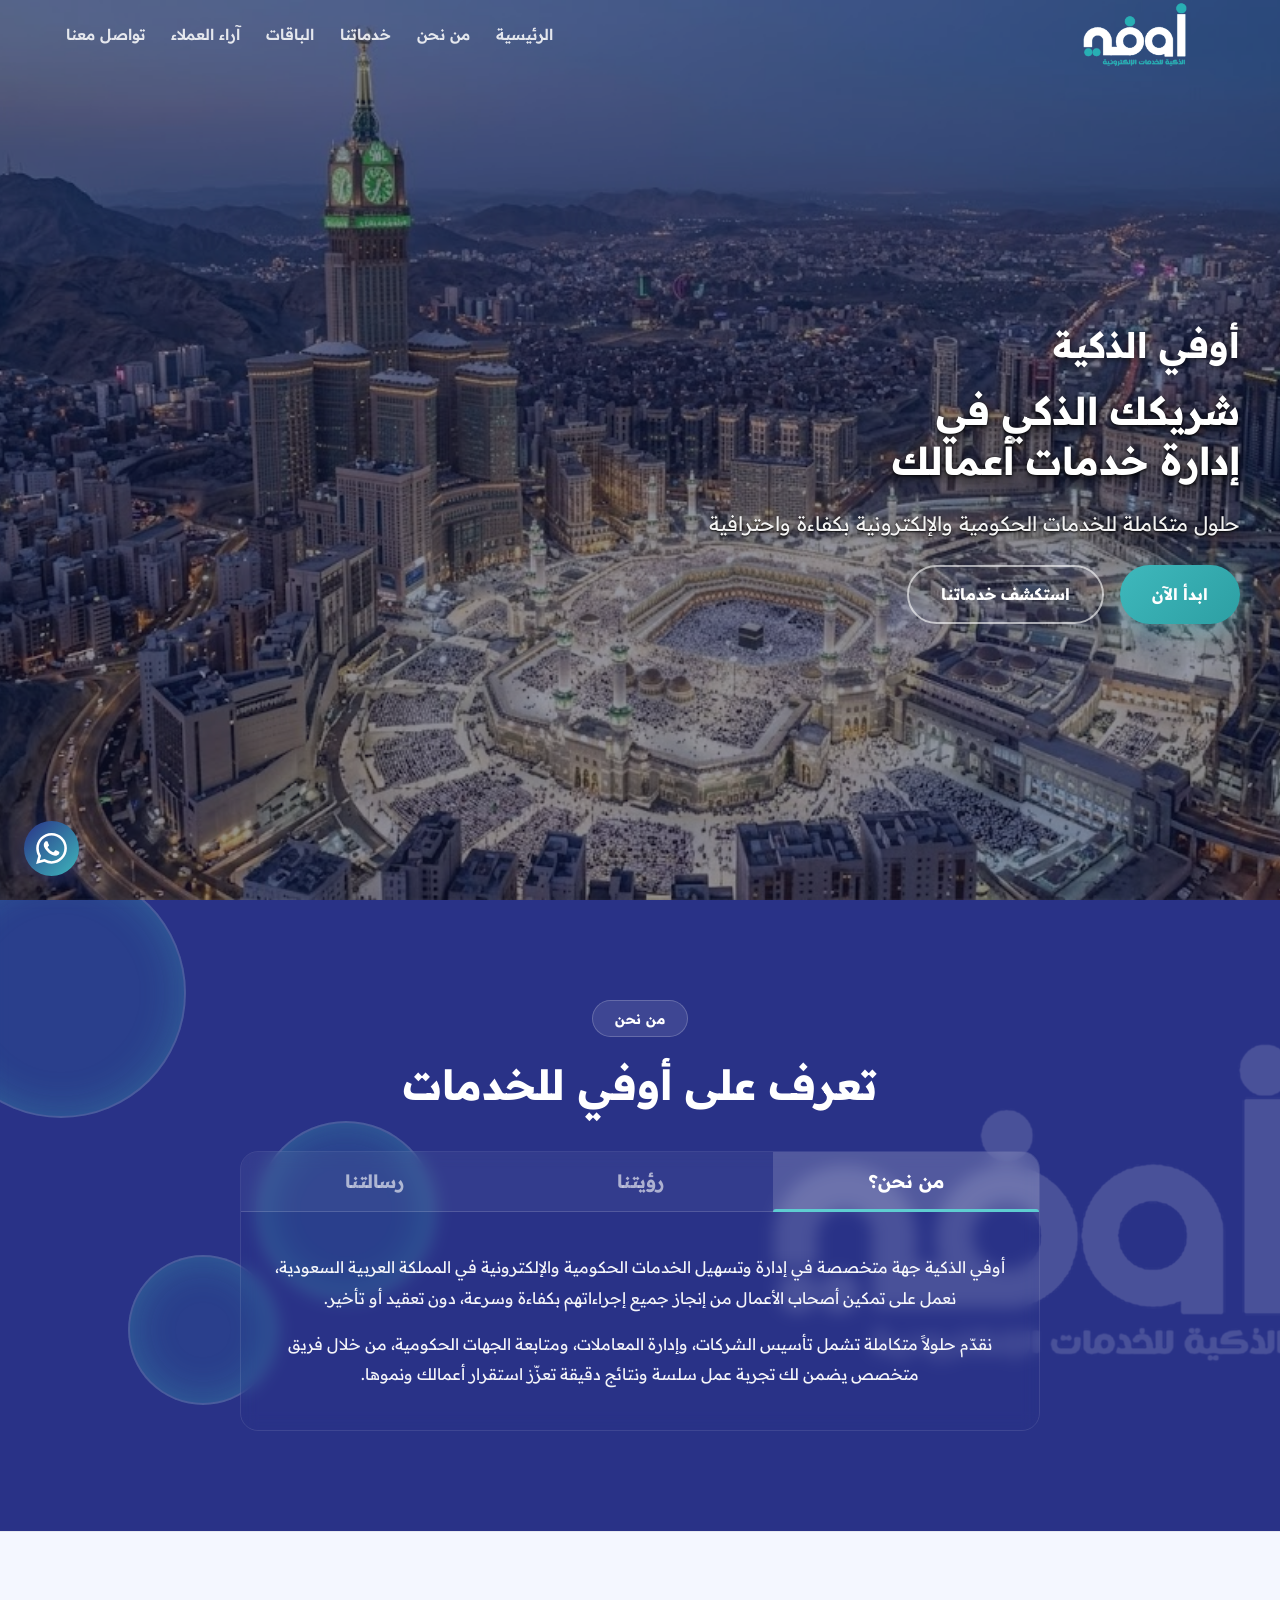
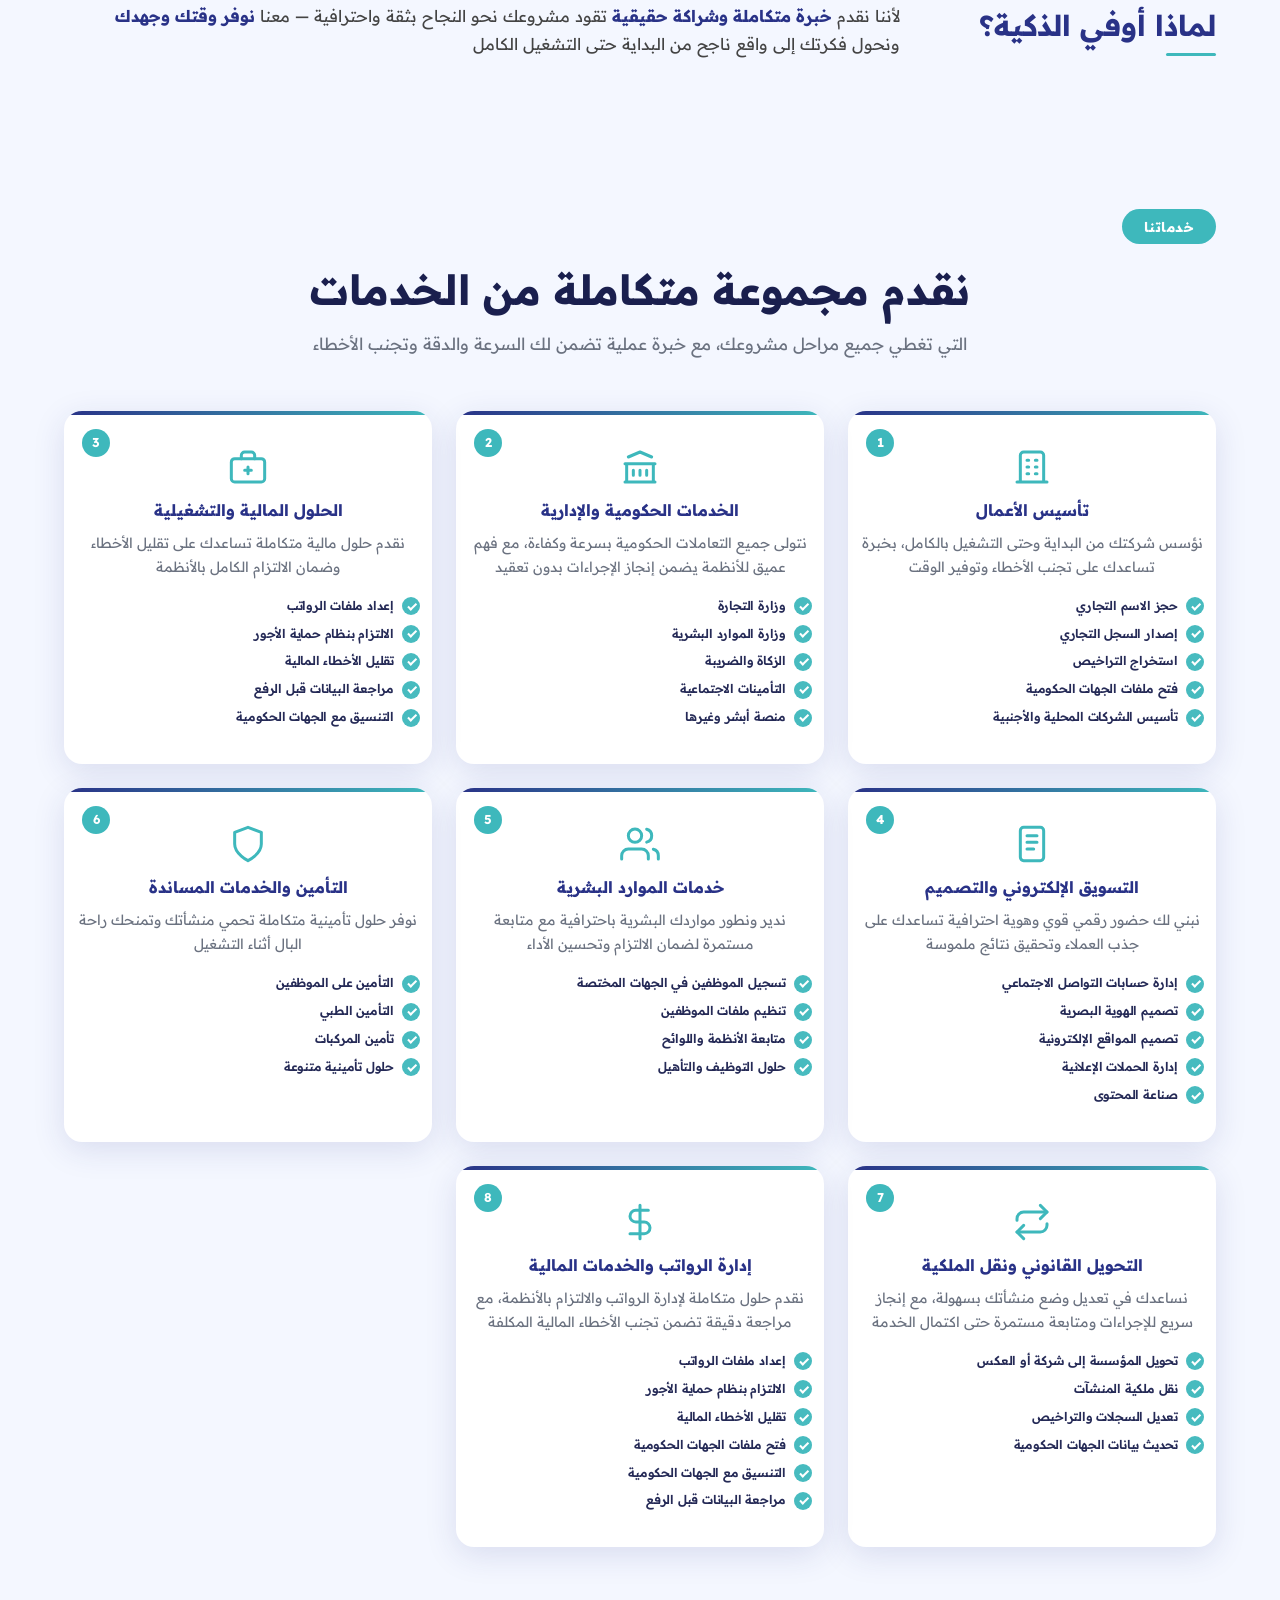
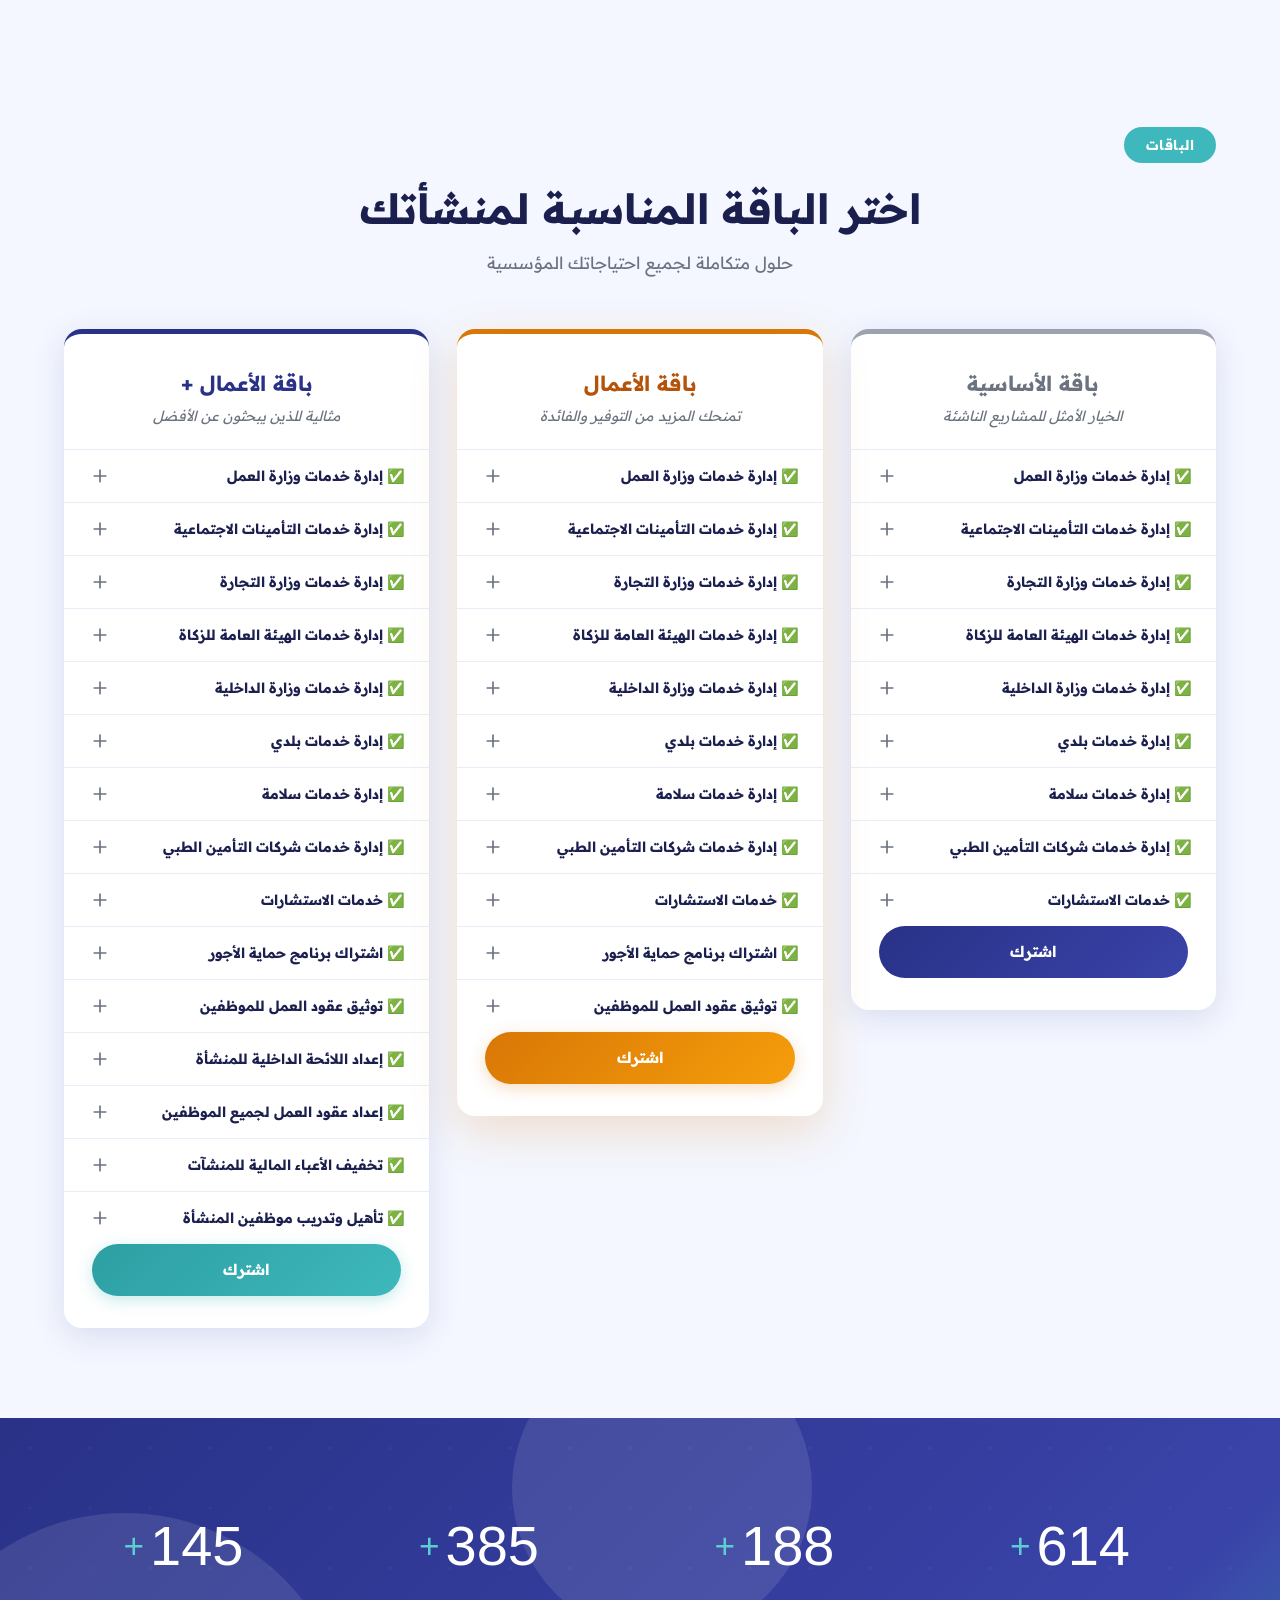
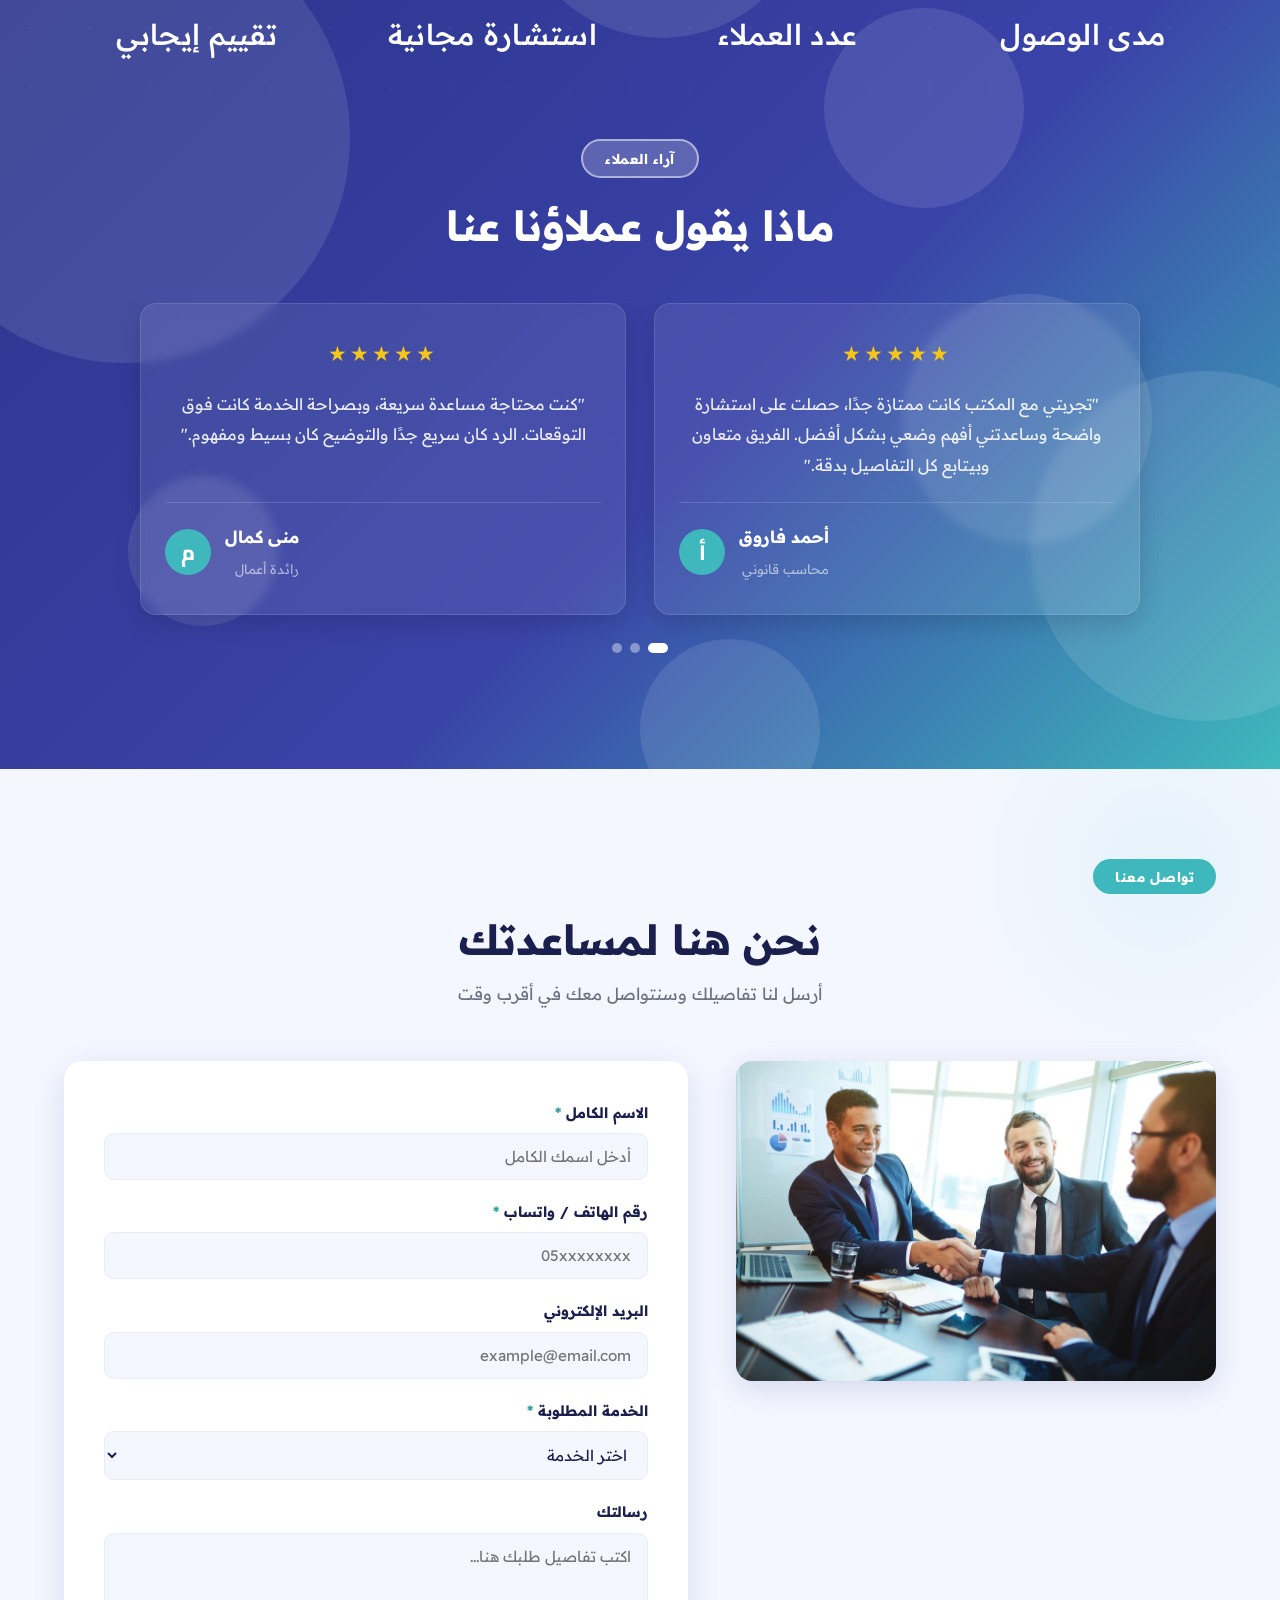
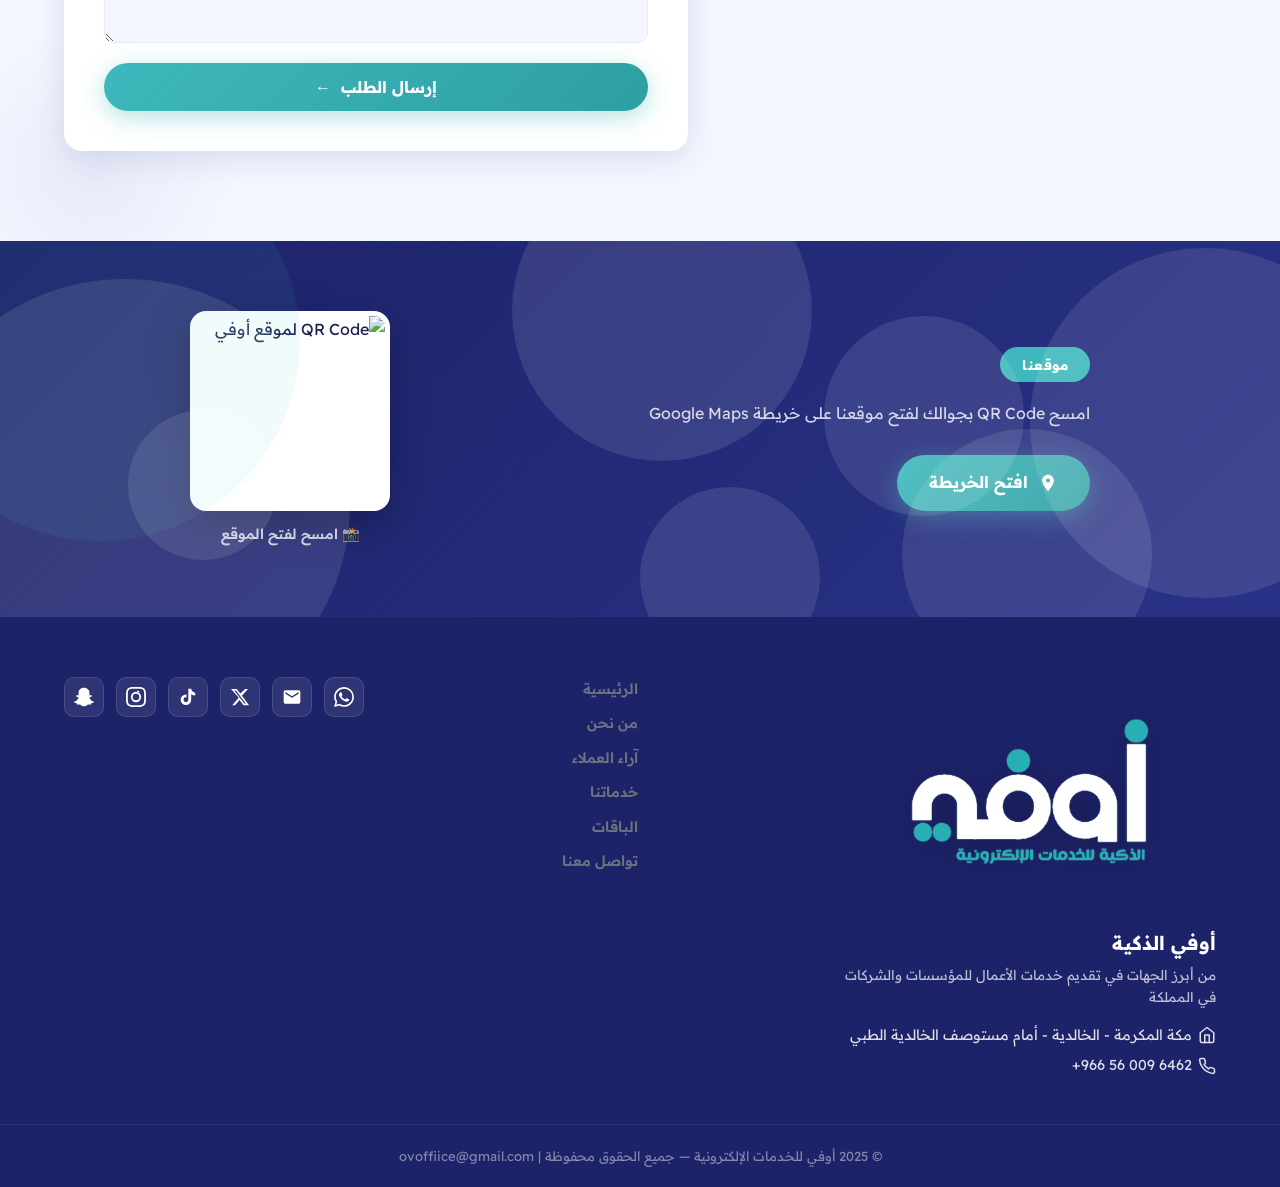
==== commit c7552699: "Your commit message" ====
--- a/index.html
+++ b/index.html
@@ -75,7 +75,7 @@
         </div>
         <div class="tabs-content">
           <div class="tab-pane active" id="tab-about">
-            <p>أوفي الذكية جهة متخصصة في إدارة وتسهيل الخدمات الحكومية والإلكترونية في المملكة العربية السعودية، نعمل على تمكين أصحاب الأعمال من إنجاز جميع إجراءاتهم بكفاءة وسرعة، دون تعقيد أو تأخير.</p>
+            <p>أوفي الذكية جهة متخصصة في إدارة وتسهيل الخدمات الحكومية والإلكترونية في المملكة العربية السعودية، نعمل على تمكين أصحاب الأعمال من إنجاز جميع إجراءاتهم بكفاءة وسرعة، دون تعقيد أو&nbsp;تأخير.</p>
             <p>نقدّم حلولاً متكاملة تشمل تأسيس الشركات، وإدارة المعاملات، ومتابعة الجهات الحكومية، من خلال فريق متخصص يضمن لك تجربة عمل سلسة ونتائج دقيقة تعزّز استقرار أعمالك ونموها.</p>
           </div>
           <div class="tab-pane" id="tab-vision">
@@ -778,9 +778,6 @@
             <span class="stat-num" data-target="1063">0</span><span class="stat-plus">+</span>
           </div>
           <div class="stat-info">
-            <div class="stat-icon">
-              <svg viewBox="0 0 24 24" fill="none" stroke="currentColor" stroke-width="1.8" stroke-linecap="round" stroke-linejoin="round" width="20" height="20"><path d="M1 12s4-8 11-8 11 8 11 8-4 8-11 8-11-8-11-8z"/><circle cx="12" cy="12" r="3"/></svg>
-            </div>
             <span class="stat-label">مدى الوصول</span>
           </div>
         </div>
@@ -789,9 +786,6 @@
             <span class="stat-num" data-target="326">0</span><span class="stat-plus">+</span>
           </div>
           <div class="stat-info">
-            <div class="stat-icon">
-              <svg viewBox="0 0 24 24" fill="none" stroke="currentColor" stroke-width="1.8" stroke-linecap="round" stroke-linejoin="round" width="20" height="20"><path d="M17 21v-2a4 4 0 0 0-4-4H5a4 4 0 0 0-4 4v2"/><circle cx="9" cy="7" r="4"/><path d="M23 21v-2a4 4 0 0 0-3-3.87"/><path d="M16 3.13a4 4 0 0 1 0 7.75"/></svg>
-            </div>
             <span class="stat-label">عدد العملاء</span>
           </div>
         </div>
@@ -800,9 +794,6 @@
             <span class="stat-num" data-target="678">0</span><span class="stat-plus">+</span>
           </div>
           <div class="stat-info">
-            <div class="stat-icon">
-              <svg viewBox="0 0 24 24" fill="none" stroke="currentColor" stroke-width="1.8" stroke-linecap="round" stroke-linejoin="round" width="20" height="20"><path d="M21 15a2 2 0 0 1-2 2H7l-4 4V5a2 2 0 0 1 2-2h14a2 2 0 0 1 2 2z"/></svg>
-            </div>
             <span class="stat-label">استشارة مجانية</span>
           </div>
         </div>
@@ -811,9 +802,6 @@
             <span class="stat-num" data-target="264">0</span><span class="stat-plus">+</span>
           </div>
           <div class="stat-info">
-            <div class="stat-icon">
-              <svg viewBox="0 0 24 24" fill="none" stroke="currentColor" stroke-width="1.8" stroke-linecap="round" stroke-linejoin="round" width="20" height="20"><path d="M14 9V5a3 3 0 0 0-3-3l-4 9v11h11.28a2 2 0 0 0 2-1.7l1.38-9a2 2 0 0 0-2-2.3H14z"/><path d="M7 22H4a2 2 0 0 1-2-2v-7a2 2 0 0 1 2-2h3"/></svg>
-            </div>
             <span class="stat-label">تقييم إيجابي</span>
           </div>
         </div>
--- a/style.css
+++ b/style.css
@@ -163,15 +163,15 @@
   top: 0;
   width: 100%;
   z-index: 1000;
-  background: transparent;
-  backdrop-filter: blur(12px);
+  background: transparent !important;
+  backdrop-filter: none !important;
   border: none;
   transition: var(--transition);
 }
 
 .navbar.scrolled {
-  background: rgba(29, 35, 105, 0.99);
-  box-shadow: 0 4px 20px rgba(0, 0, 0, 0.3);
+  background: transparent !important;
+  box-shadow: none !important;
 }
 
 .nav-container {
@@ -569,7 +569,7 @@
 }
 
 .tab-pane p {
-  font-size: 1.05rem;
+  font-size: 1rem;
   color: rgba(255, 255, 255, 0.95);
   line-height: 1.9;
   margin-bottom: 16px;
@@ -641,6 +641,7 @@
   gap: 12px;
   position: relative;
   z-index: 2;
+  text-align: center;
 }
 
 .stat-info {
@@ -660,6 +661,7 @@
   color: #fff;
   transition: transform 0.3s ease;
   margin-bottom: 5px;
+  position: relative;
 }
 
 .stat-circle:hover {
@@ -667,9 +669,13 @@
 }
 
 .stat-plus {
+  position: absolute;
+  right: 100%;
+  top: 50%;
+  transform: translateY(-50%);
   font-size: 2.2rem;
   font-weight: 300;
-  margin-right: 4px;
+  padding-right: 6px;
   color: var(--teal-light);
   line-height: 1;
 }
@@ -680,8 +686,8 @@
 
 .stat-label {
   color: #fff;
-  font-size: 1rem;
-  font-weight: 600;
+  font-size: 1.8rem;
+  font-weight: 500;
   letter-spacing: 0.3px;
   text-align: center;
   direction: rtl;
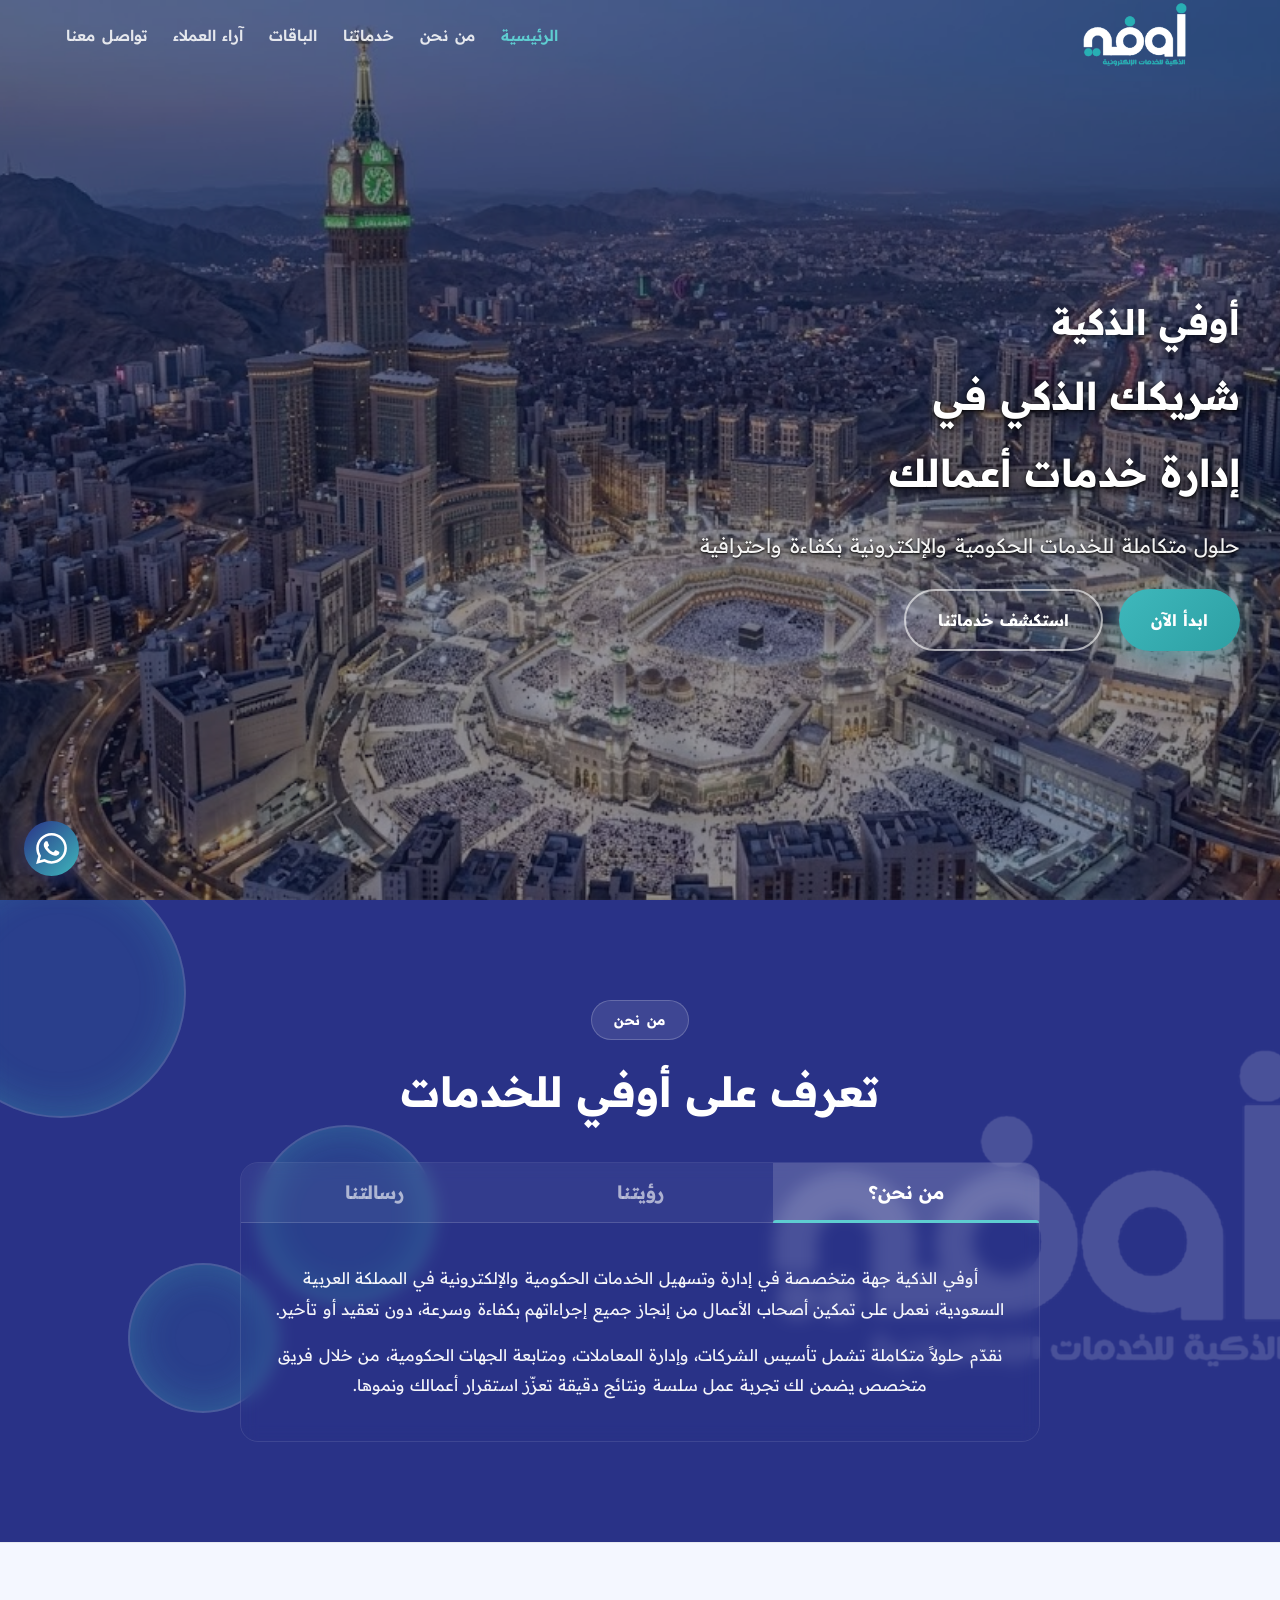
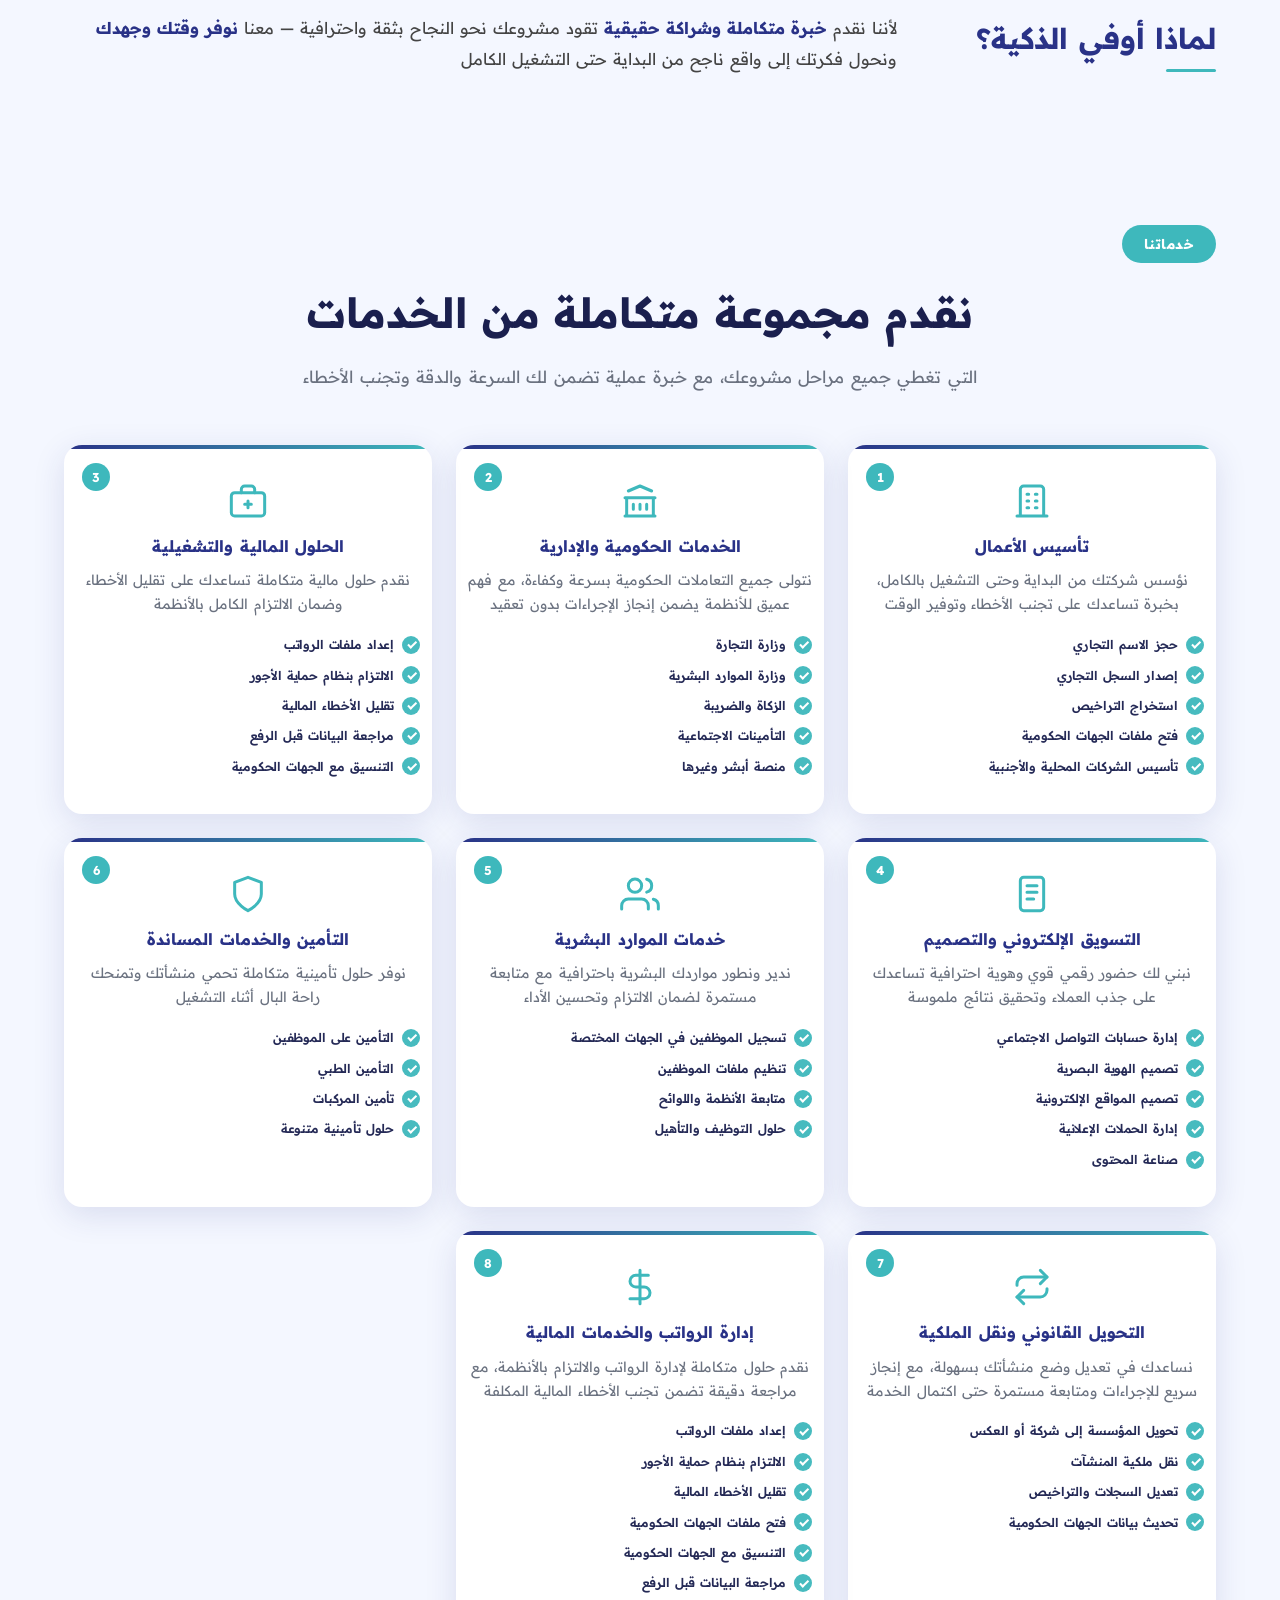
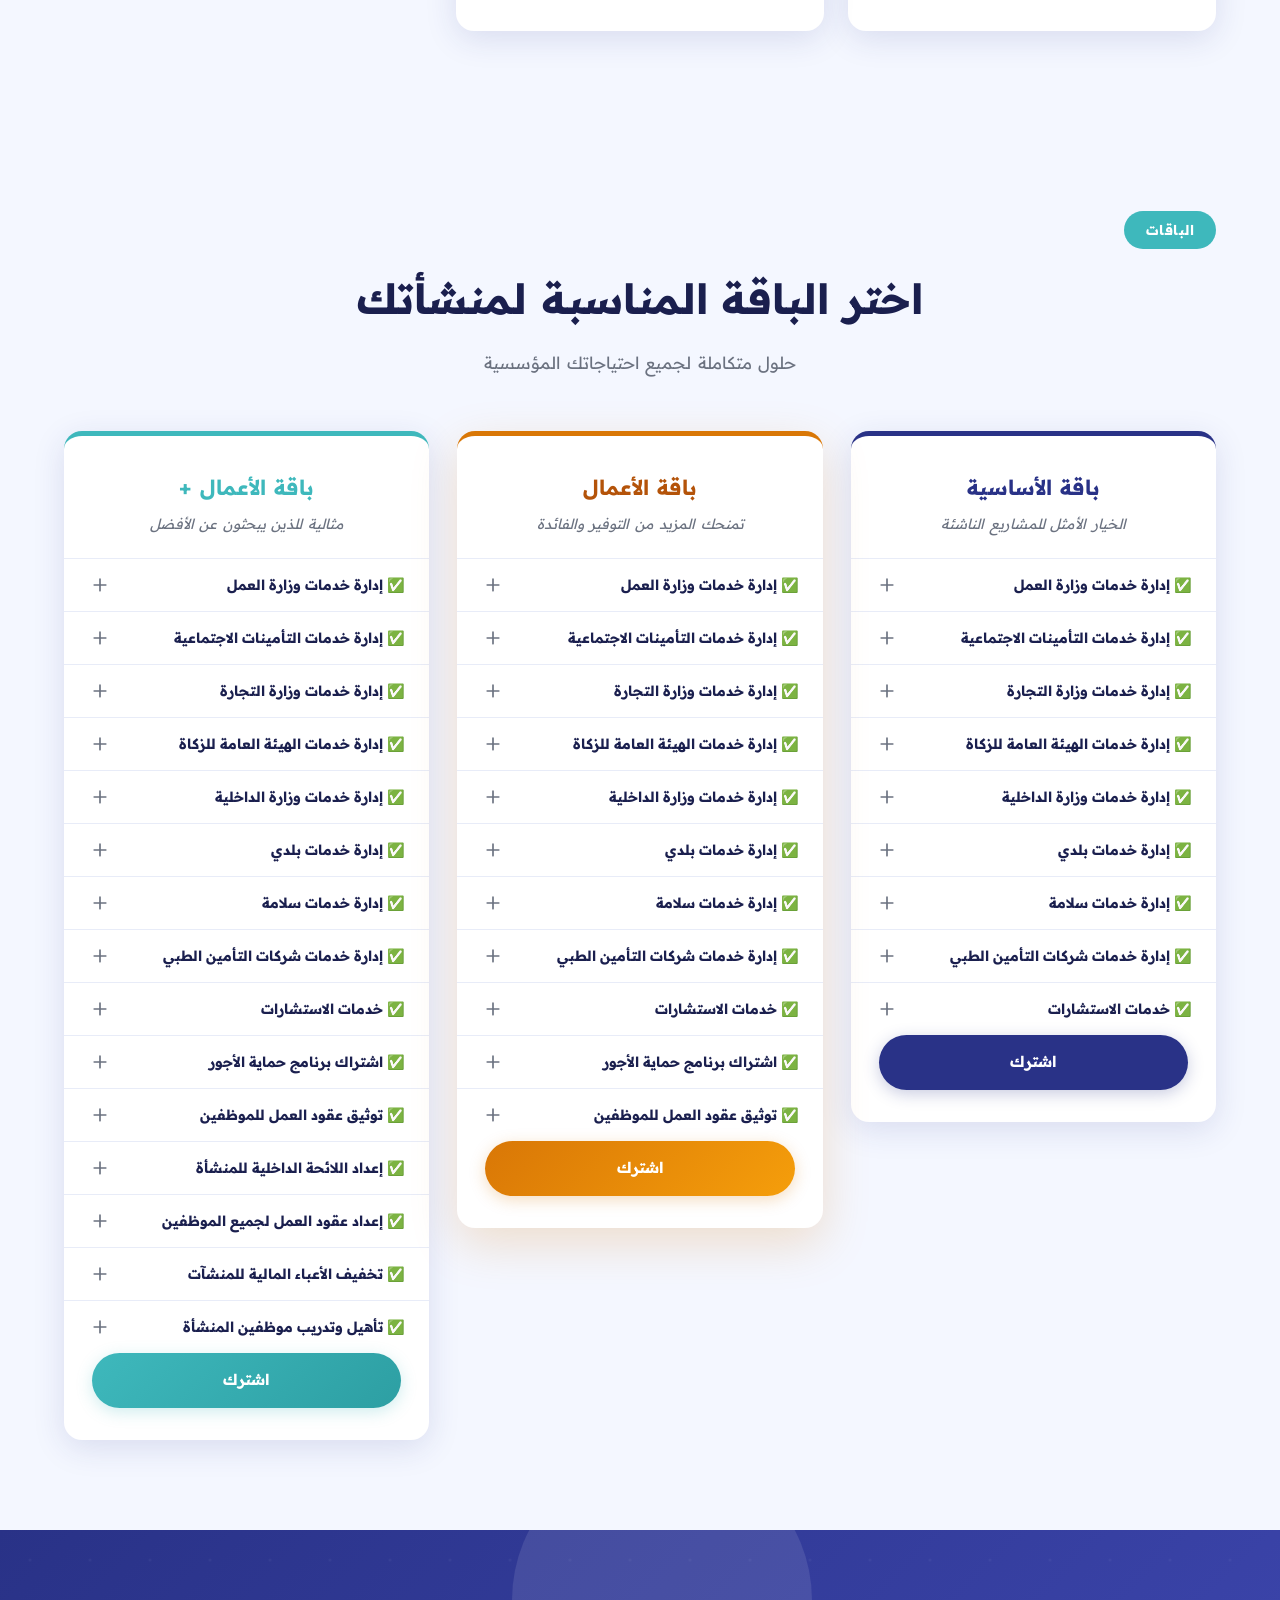
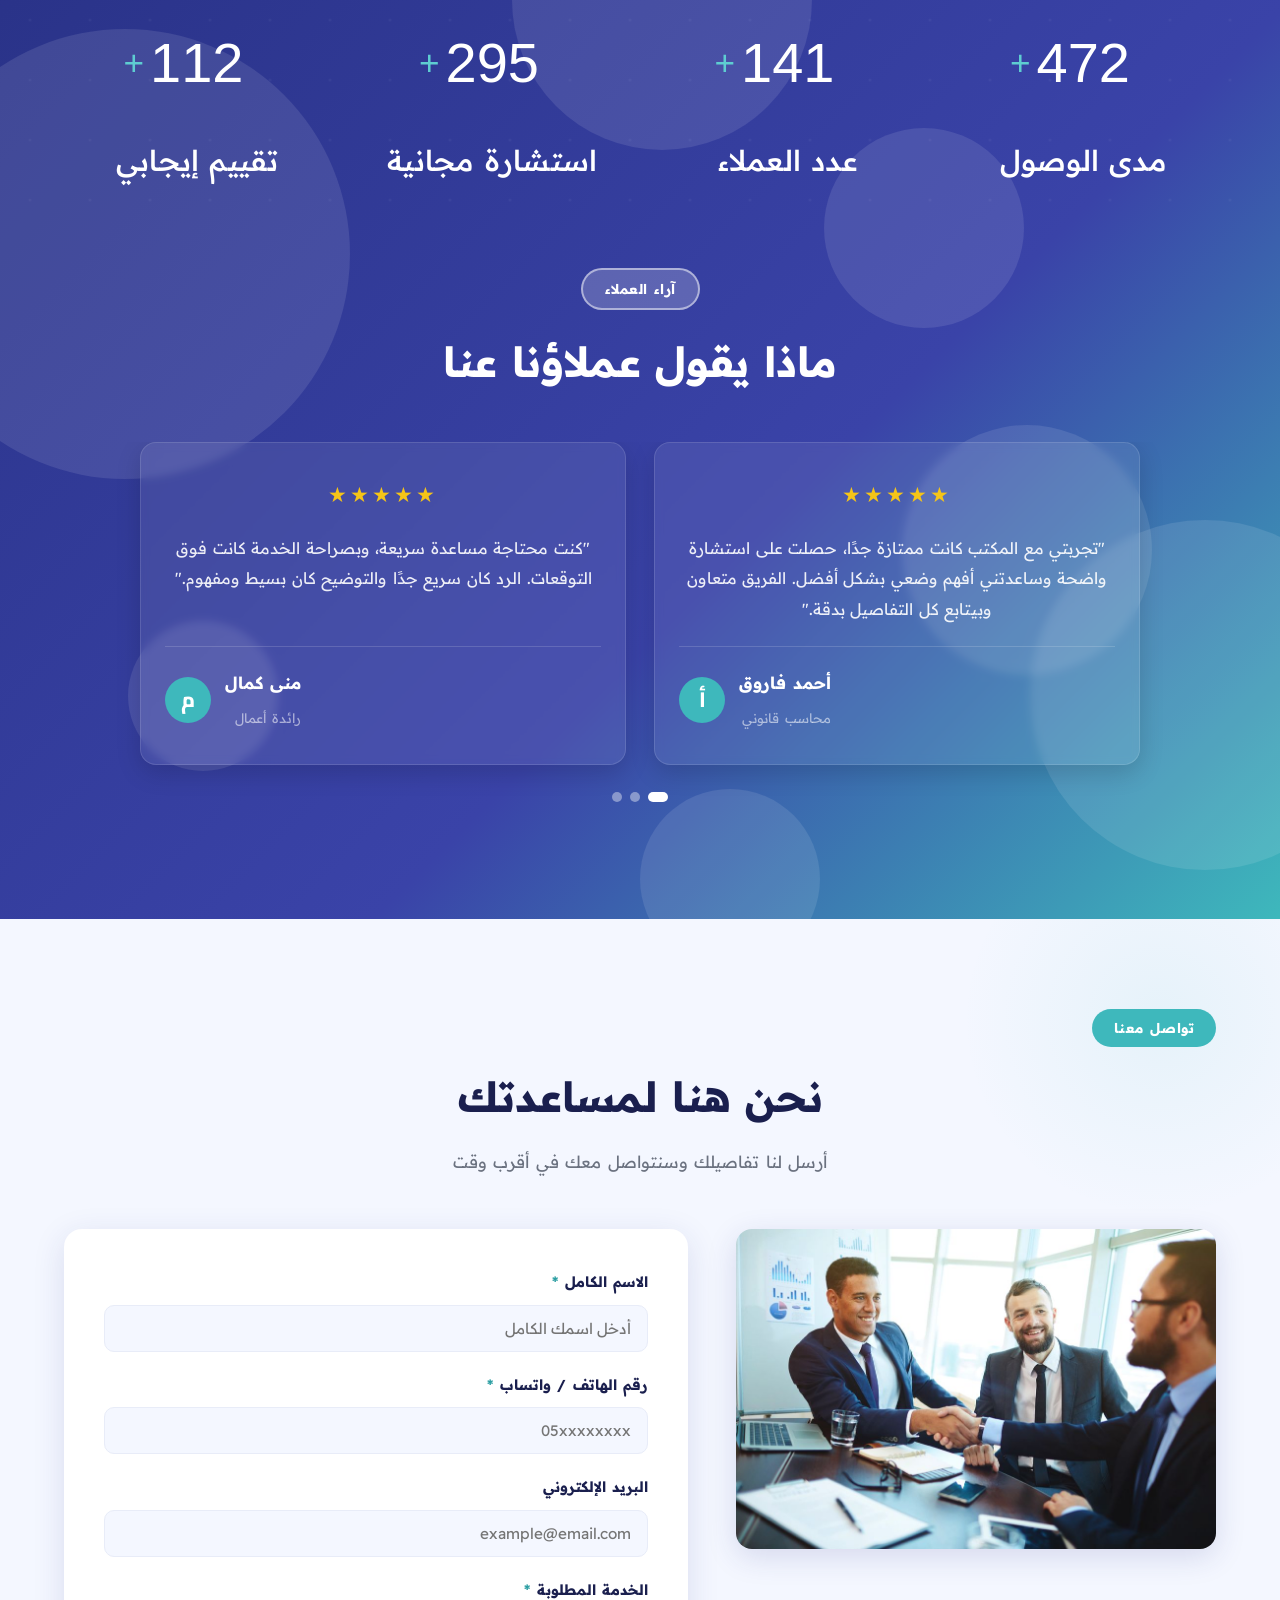
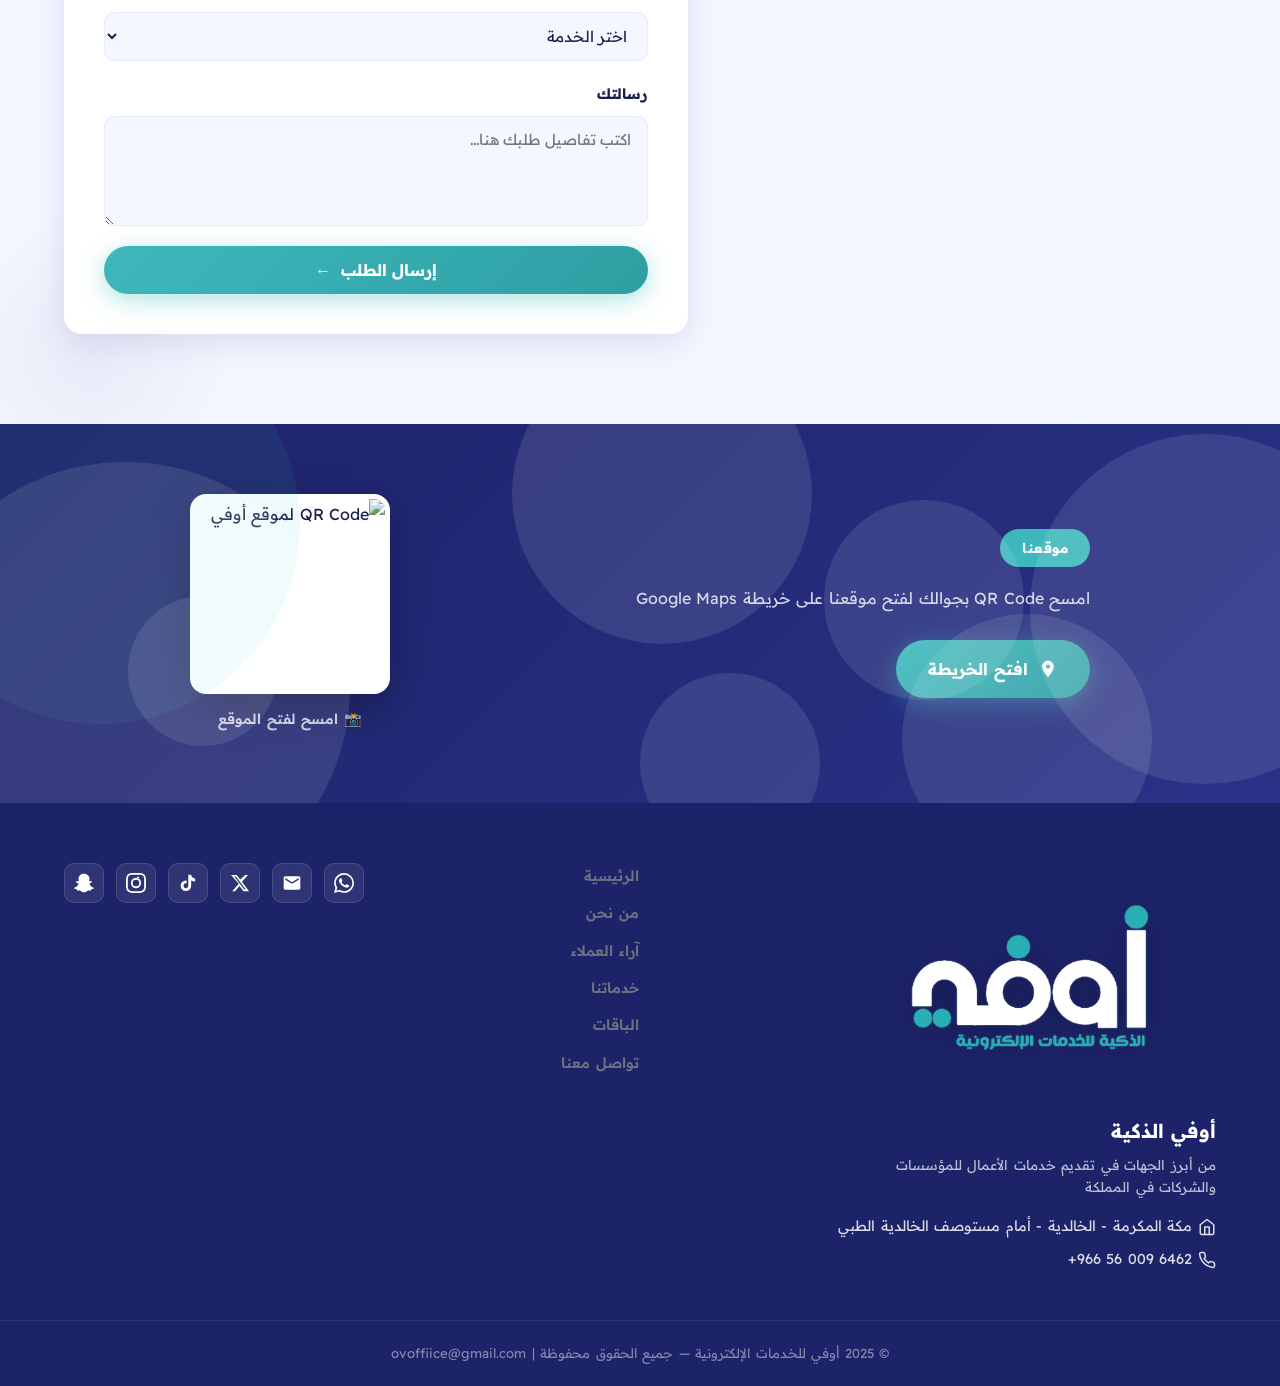
==== commit 5e84e310: "Your commit message" ====
--- a/index.html
+++ b/index.html
@@ -41,7 +41,7 @@
     <div class="hero-content" style="align-items: flex-start;">
       <div class="hero-text" style="text-align: right; margin: 0;">
         <div class="hero-subtitle" style="font-size: 2.2rem; font-weight: 900; font-family: inherit; color: #ffffff; margin-bottom: 12px; text-shadow: 0 2px 6px rgba(0,0,0,0.6);">أوفي الذكية</div>
-        <h1 class="hero-title" style="text-align: right;">شريكك الذكي في<br/>إدارة خدمات أعمالك</h1>
+        <h1 class="hero-title" style="text-align: right;">شريكك الذكي في<br/><span style="display: inline-block; margin-top: 20px;">إدارة خدمات أعمالك</span></h1>
         <p class="hero-desc" style="margin-bottom: 24px; font-size: 1.25rem; text-align: right; max-width: 600px;">حلول متكاملة للخدمات الحكومية والإلكترونية بكفاءة واحترافية</p>
         <div class="hero-cta" style="justify-content: flex-start;">
           <a href="#contact" class="btn btn-primary">ابدأ الآن</a>
--- a/style.css
+++ b/style.css
@@ -42,7 +42,8 @@
   color: var(--text-dark);
   background: var(--white);
   overflow-x: hidden;
-  line-height: 1.7;
+  line-height: 1.9;
+  word-spacing: 1.5px;
 }
 
 a {
@@ -74,6 +75,10 @@
 /* ---- SECTION SPACING ---- */
 .section {
   padding: 90px 0;
+}
+
+section[id] {
+  scroll-margin-top: 110px;
 }
 
 /* ---- SECTION BADGE ---- */
@@ -99,8 +104,9 @@
   font-size: clamp(1.7rem, 3.5vw, 2.6rem);
   font-weight: 900;
   color: var(--text-dark);
-  line-height: 1.3;
-  margin-bottom: 14px;
+  line-height: 1.5;
+  word-spacing: 1.5px;
+  margin-bottom: 18px;
 }
 
 .section-title.center,
@@ -111,6 +117,8 @@
 .section-desc {
   font-size: 1.05rem;
   color: var(--gray);
+  line-height: 1.9;
+  word-spacing: 1.5px;
   margin-bottom: 52px;
 }
 
@@ -170,8 +178,8 @@
 }
 
 .navbar.scrolled {
-  background: transparent !important;
-  box-shadow: none !important;
+  background: rgba(29, 35, 105, 0.99) !important;
+  box-shadow: 0 4px 20px rgba(0, 0, 0, 0.3) !important;
 }
 
 .nav-container {
@@ -396,14 +404,17 @@
   font-weight: 900;
   color: var(--white);
   text-shadow: 0 4px 12px rgba(0, 0, 0, 0.7), 0 1px 3px rgba(0, 0, 0, 0.9);
-  line-height: 1.3;
-  margin-bottom: 20px;
+  line-height: 1.5;
+  word-spacing: 1.5px;
+  margin-bottom: 24px;
 }
 
 .hero-desc {
   font-size: 1.05rem;
   color: rgba(255, 255, 255, 0.95);
   text-shadow: 0 3px 8px rgba(0, 0, 0, 0.6), 0 1px 2px rgba(0, 0, 0, 0.9);
+  line-height: 1.9;
+  word-spacing: 1.5px;
   margin-bottom: 36px;
   max-width: 520px;
 }
@@ -777,7 +788,8 @@
 .why-point p {
   color: #444;
   font-size: 1.02rem;
-  line-height: 1.75;
+  line-height: 1.9;
+  word-spacing: 1px;
   margin: 0;
   padding-top: 10px;
 }
@@ -1648,13 +1660,13 @@
   box-shadow: 0 24px 56px rgba(41, 50, 135, 0.18);
 }
 
-/* Silver */
+/* Silver -> Now Dark Blue as requested */
 .pkg-silver {
-  border-top: 5px solid #9ca3af;
+  border-top: 5px solid var(--blue);
 }
 
 .pkg-silver .pkg-name {
-  color: #6b7280;
+  color: var(--blue);
 }
 
 /* Gold - featured */
@@ -1673,13 +1685,13 @@
   color: #b45309;
 }
 
-/* Platinum */
+/* Platinum -> Updated to Teal matching requested image */
 .pkg-platinum {
-  border-top: 5px solid var(--blue);
+  border-top: 5px solid var(--teal);
 }
 
 .pkg-platinum .pkg-name {
-  color: var(--blue);
+  color: var(--teal);
 }
 
 .pkg-popular {
@@ -1831,17 +1843,21 @@
   border-radius: 50px;
   font-size: 0.95rem;
   font-weight: 800;
-  background: linear-gradient(135deg, var(--blue), var(--blue-light));
-  color: var(--white);
   transition: var(--transition);
   font-family: 'Readex Pro', 'Cairo', sans-serif;
+  cursor: pointer;
   border: none;
-  cursor: pointer;
+  
+  /* Silver Base changed to Blue requested */
+  background: var(--blue);
+  color: #fff;
+  box-shadow: 0 4px 16px rgba(41, 50, 135, 0.25);
 }
 
 .btn-pkg:hover {
   transform: translateY(-2px);
-  box-shadow: 0 8px 24px rgba(41, 50, 135, 0.3);
+  background: var(--blue-dark);
+  box-shadow: 0 8px 24px rgba(41, 50, 135, 0.4);
 }
 
 .btn-pkg-gold {
@@ -1854,12 +1870,14 @@
 }
 
 .btn-pkg-plat {
-  background: linear-gradient(135deg, var(--teal-dark), var(--teal));
-  box-shadow: 0 4px 16px rgba(62, 184, 188, 0.3);
+  background: linear-gradient(135deg, var(--teal), var(--teal-dark));
+  box-shadow: 0 4px 16px rgba(62, 184, 188, 0.25);
+  color: #fff;
 }
 
 .btn-pkg-plat:hover {
   box-shadow: 0 8px 24px rgba(62, 184, 188, 0.4);
+  background: linear-gradient(135deg, var(--teal-dark), var(--teal));
 }
 
 /* ================== QR SECTION ================== */
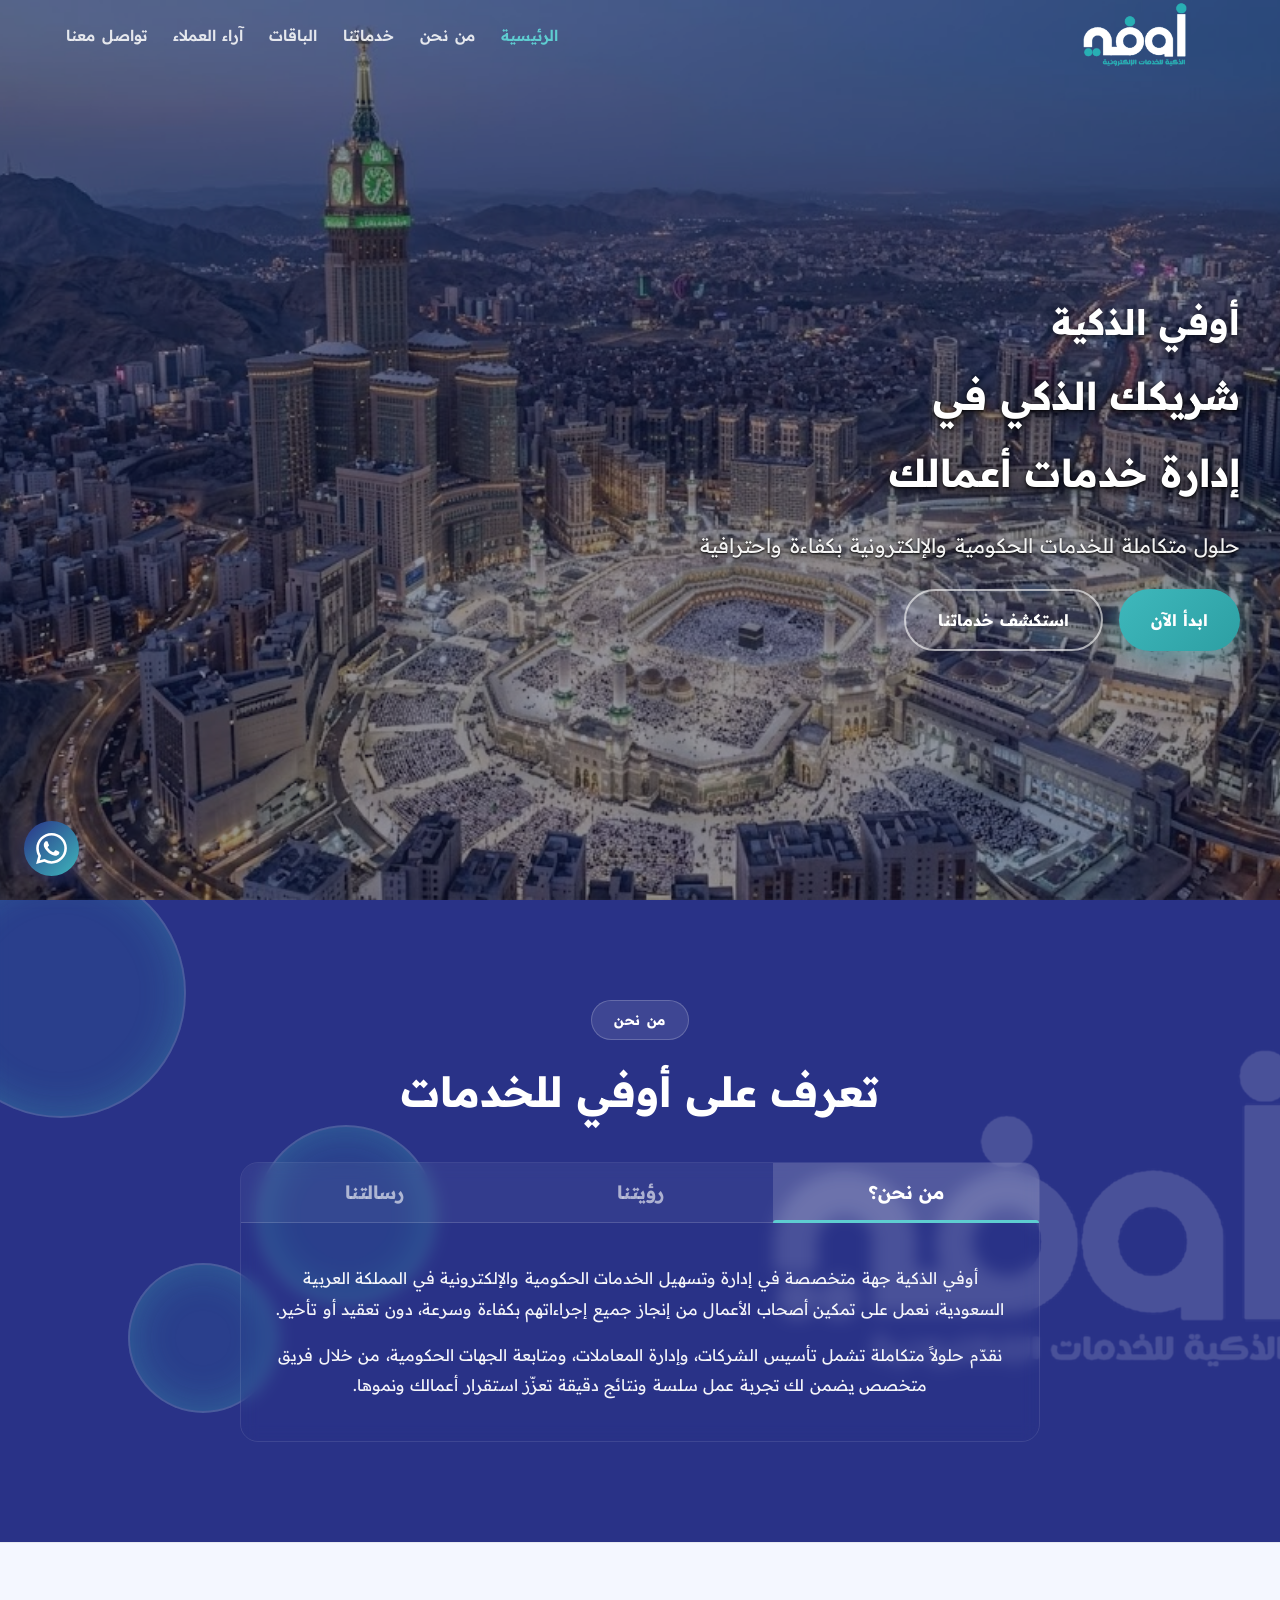
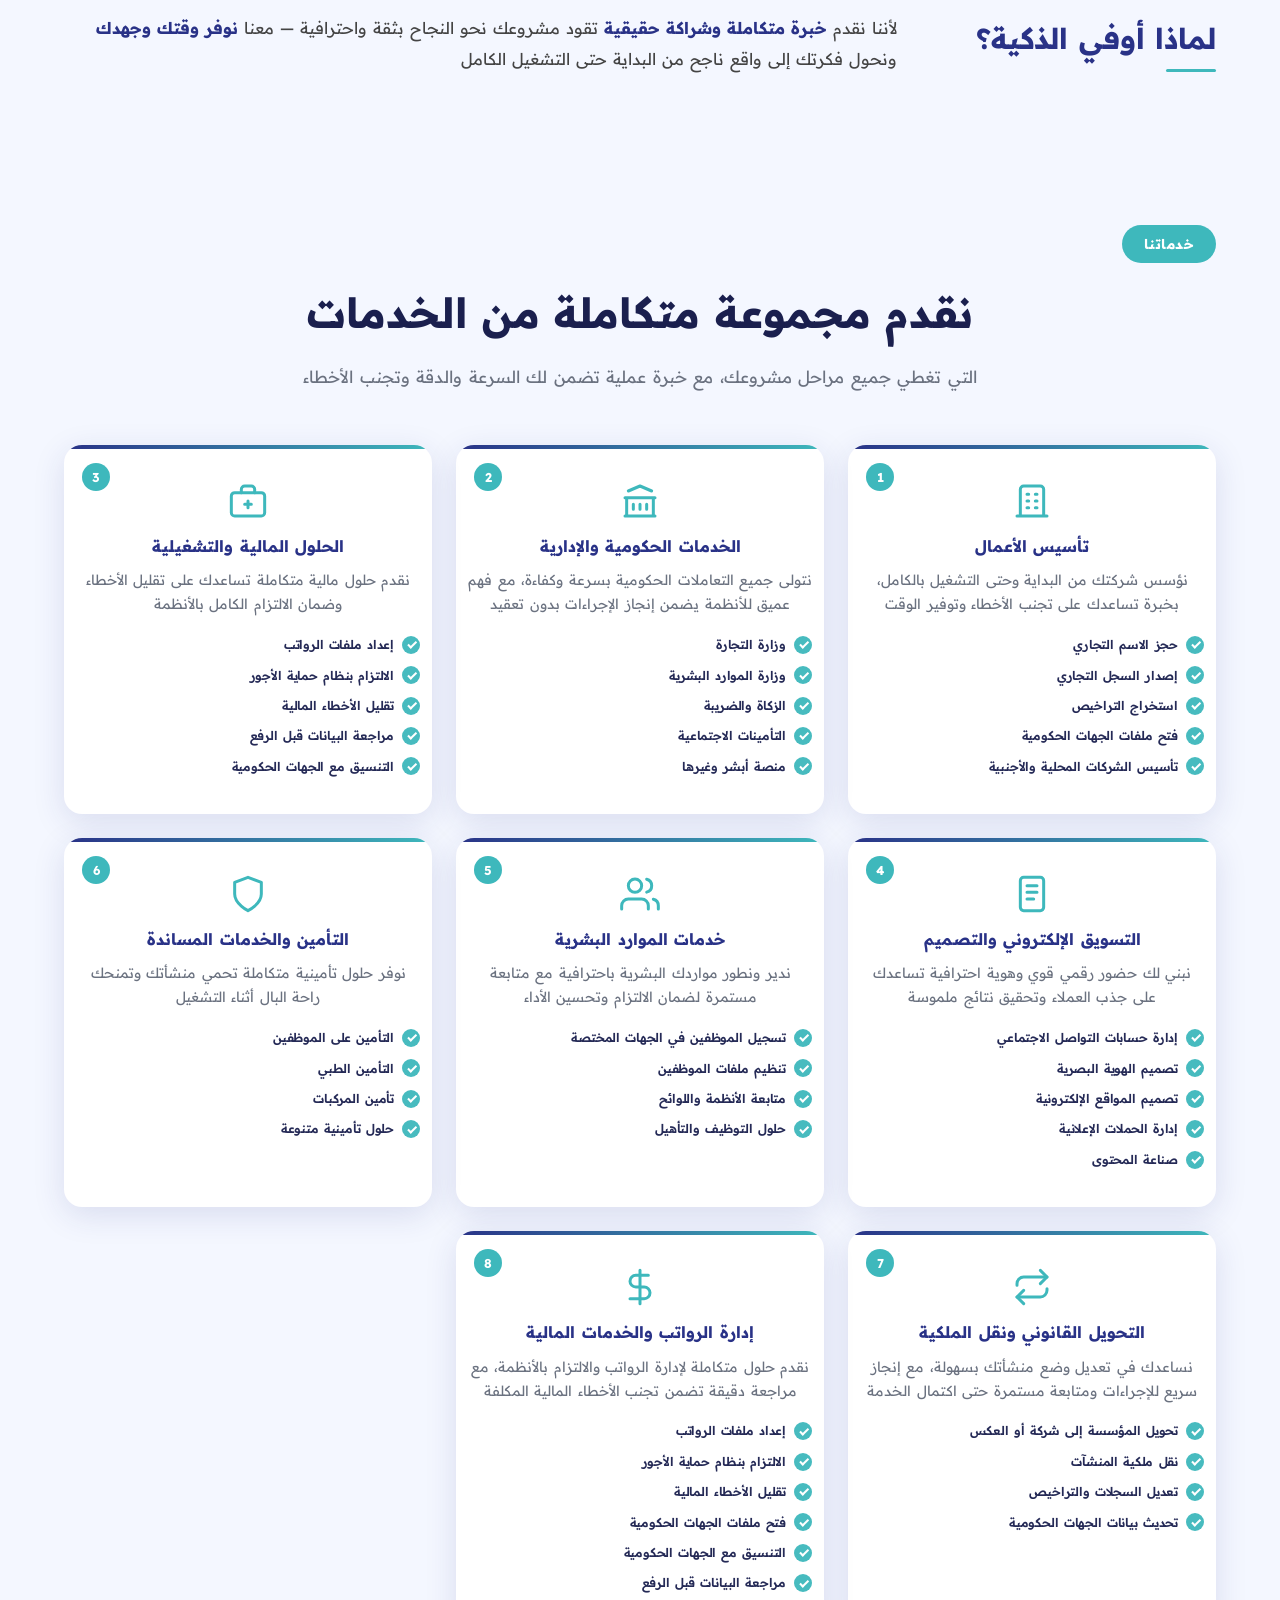
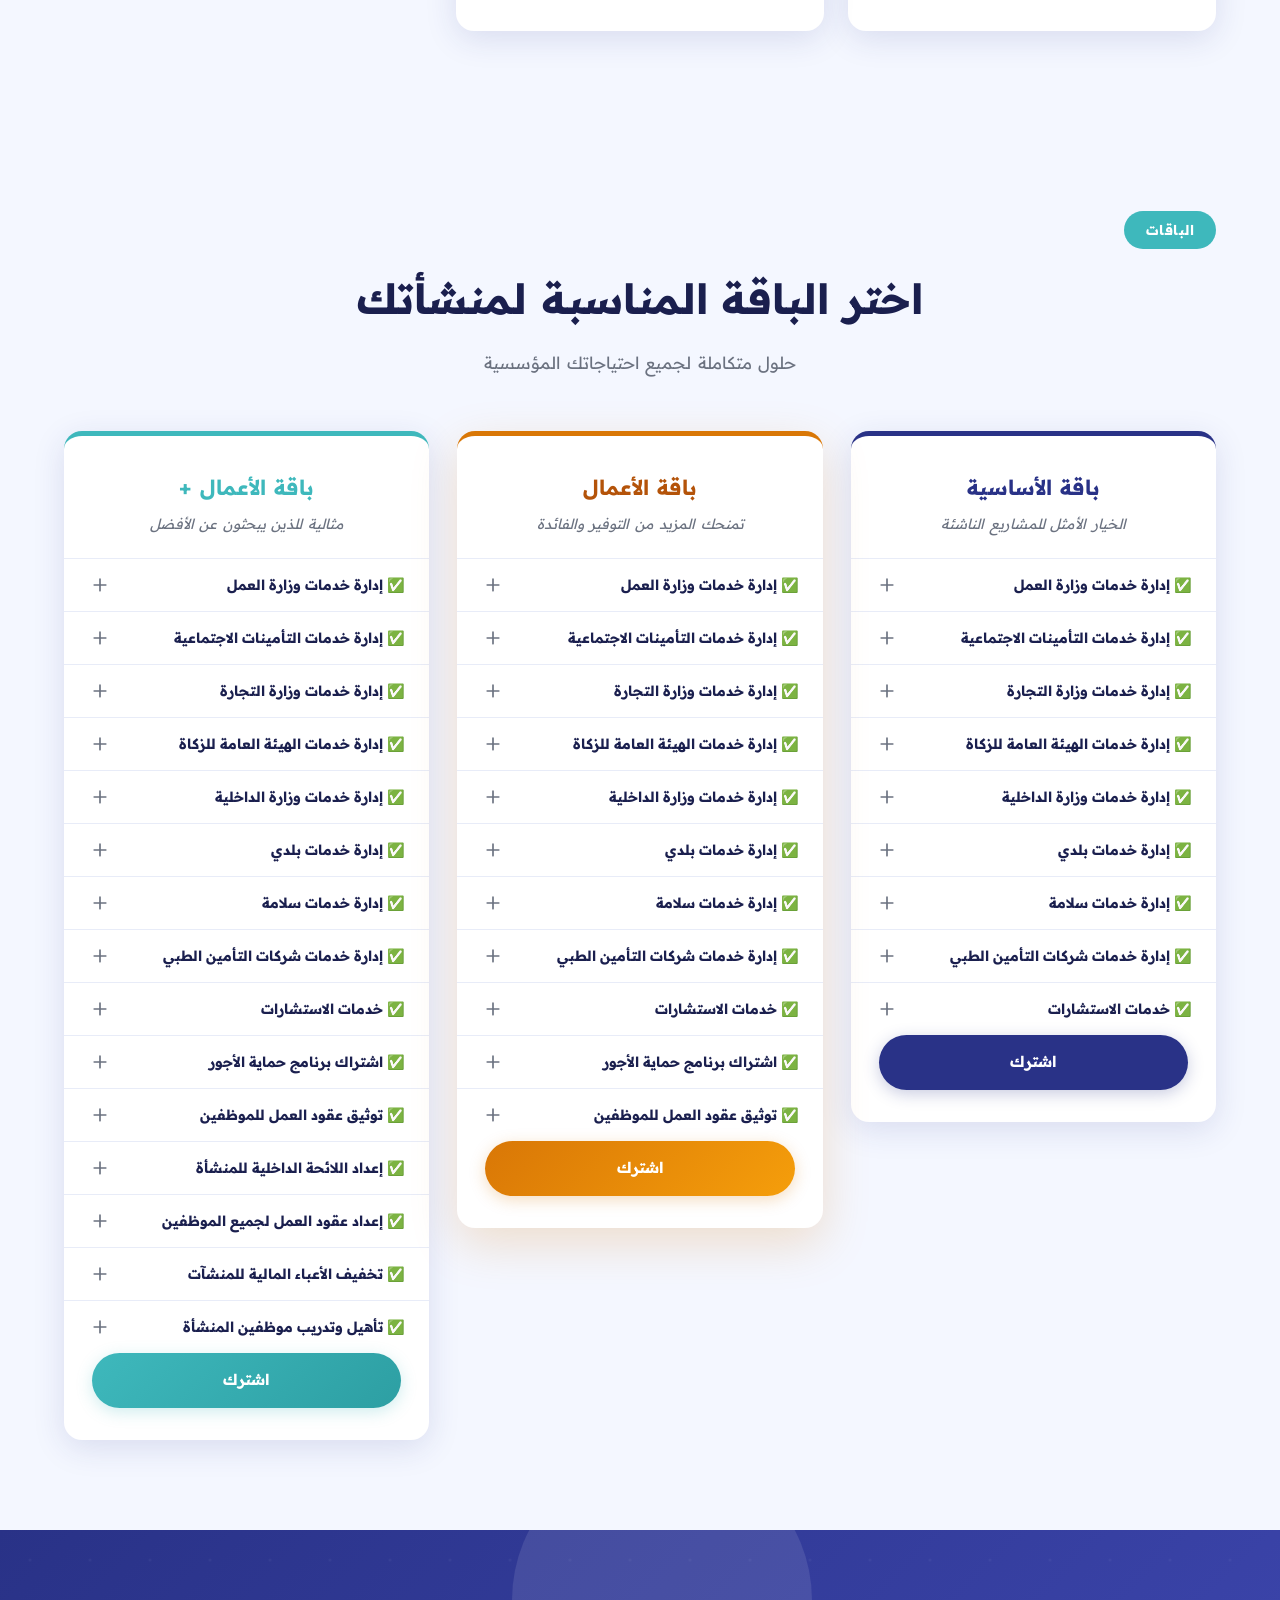
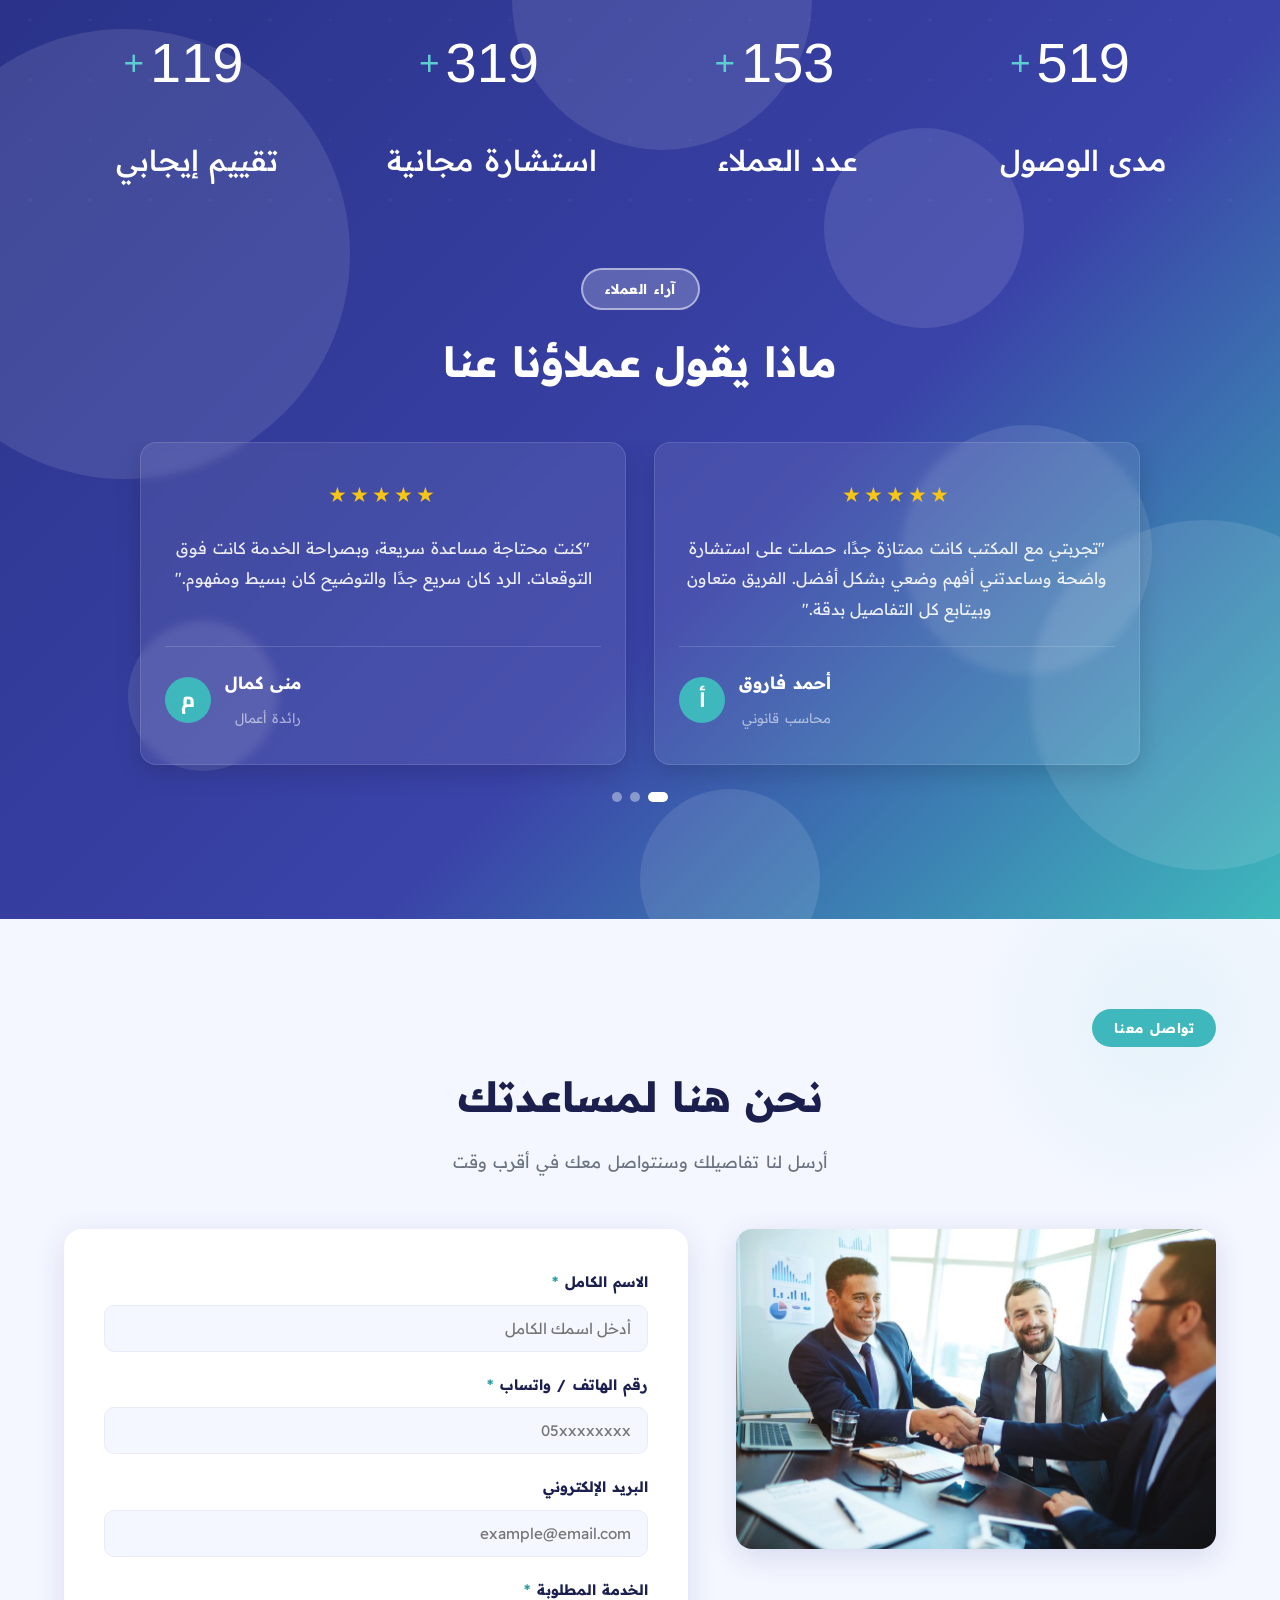
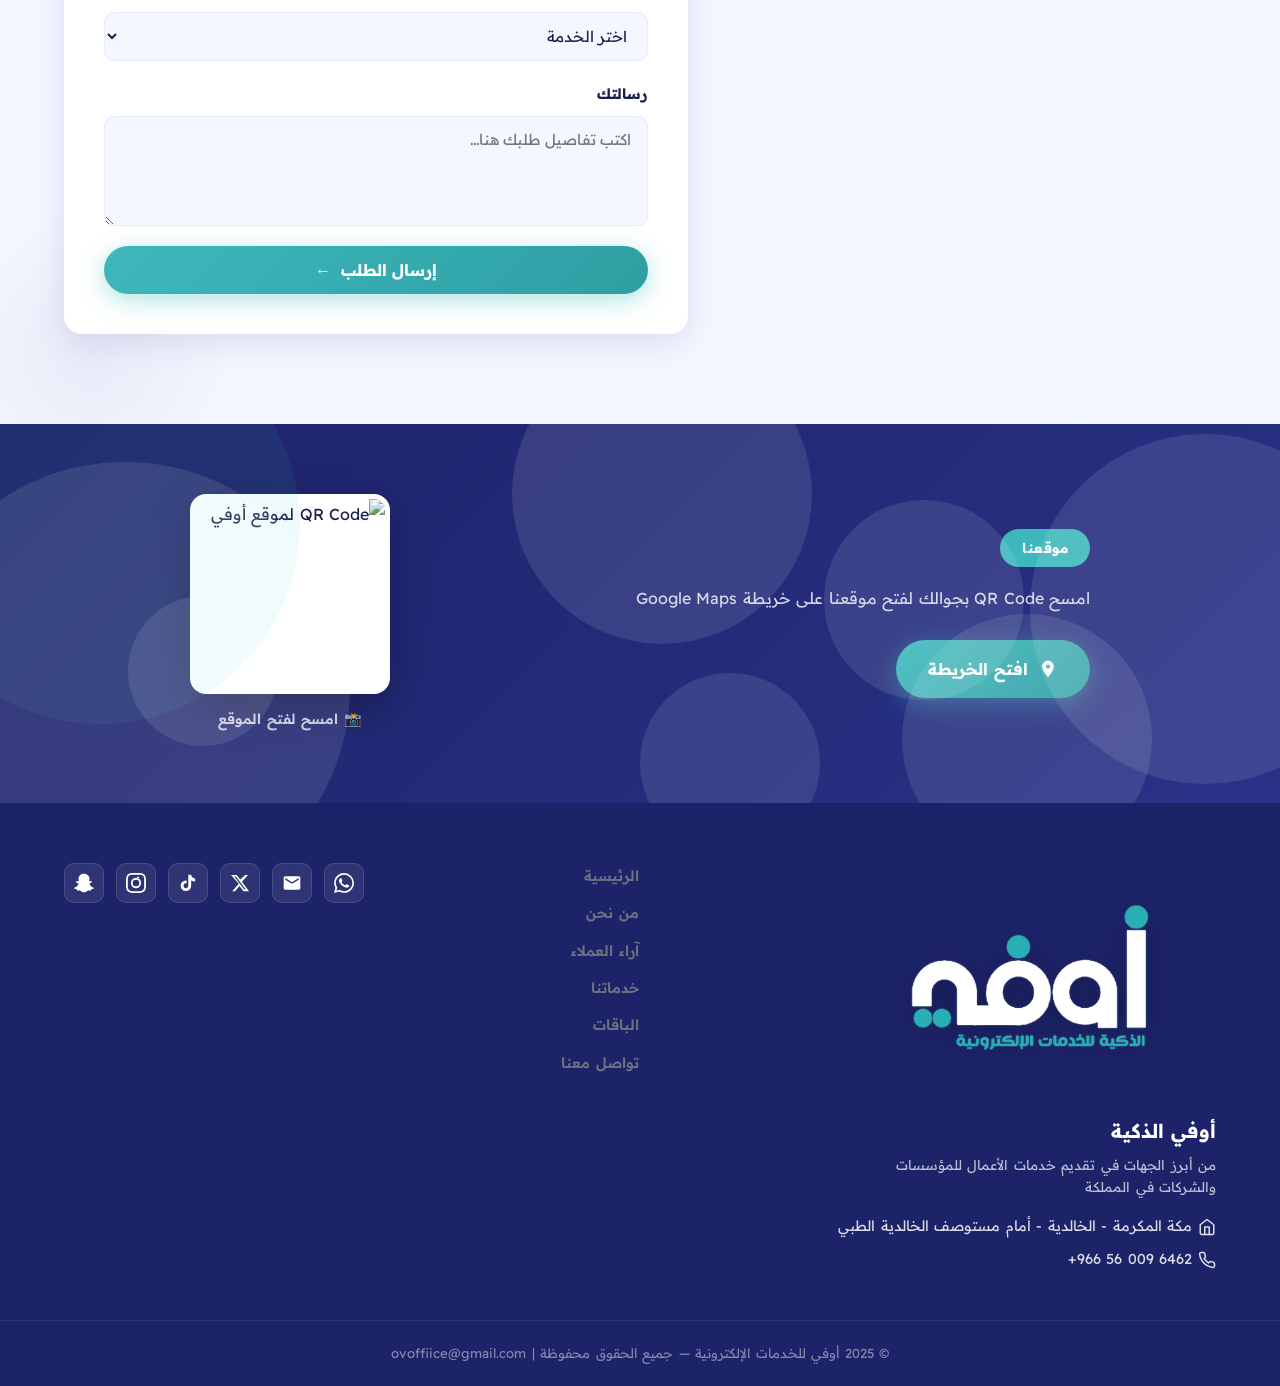
==== commit ccd7e638: "Fix: Align text in hero and footer sections" ====
--- a/index.html
+++ b/index.html
@@ -1014,7 +1014,7 @@
         <h3 class="footer-brand-title">أوفي الذكية</h3>
         <p class="footer-brand-desc">من أبرز الجهات في تقديم خدمات الأعمال للمؤسسات والشركات في المملكة</p>
         <div class="footer-contact-info">
-          <p>
+          <p style="white-space: nowrap;">
             <svg viewBox="0 0 24 24" fill="none" stroke="currentColor" stroke-width="2" stroke-linecap="round" stroke-linejoin="round" width="18" height="18"><path d="M3 9l9-7 9 7v11a2 2 0 0 1-2 2H5a2 2 0 0 1-2-2z"></path><polyline points="9 22 9 12 15 12 15 22"></polyline></svg>
             مكة المكرمة - الخالدية - أمام مستوصف الخالدية الطبي
           </p>
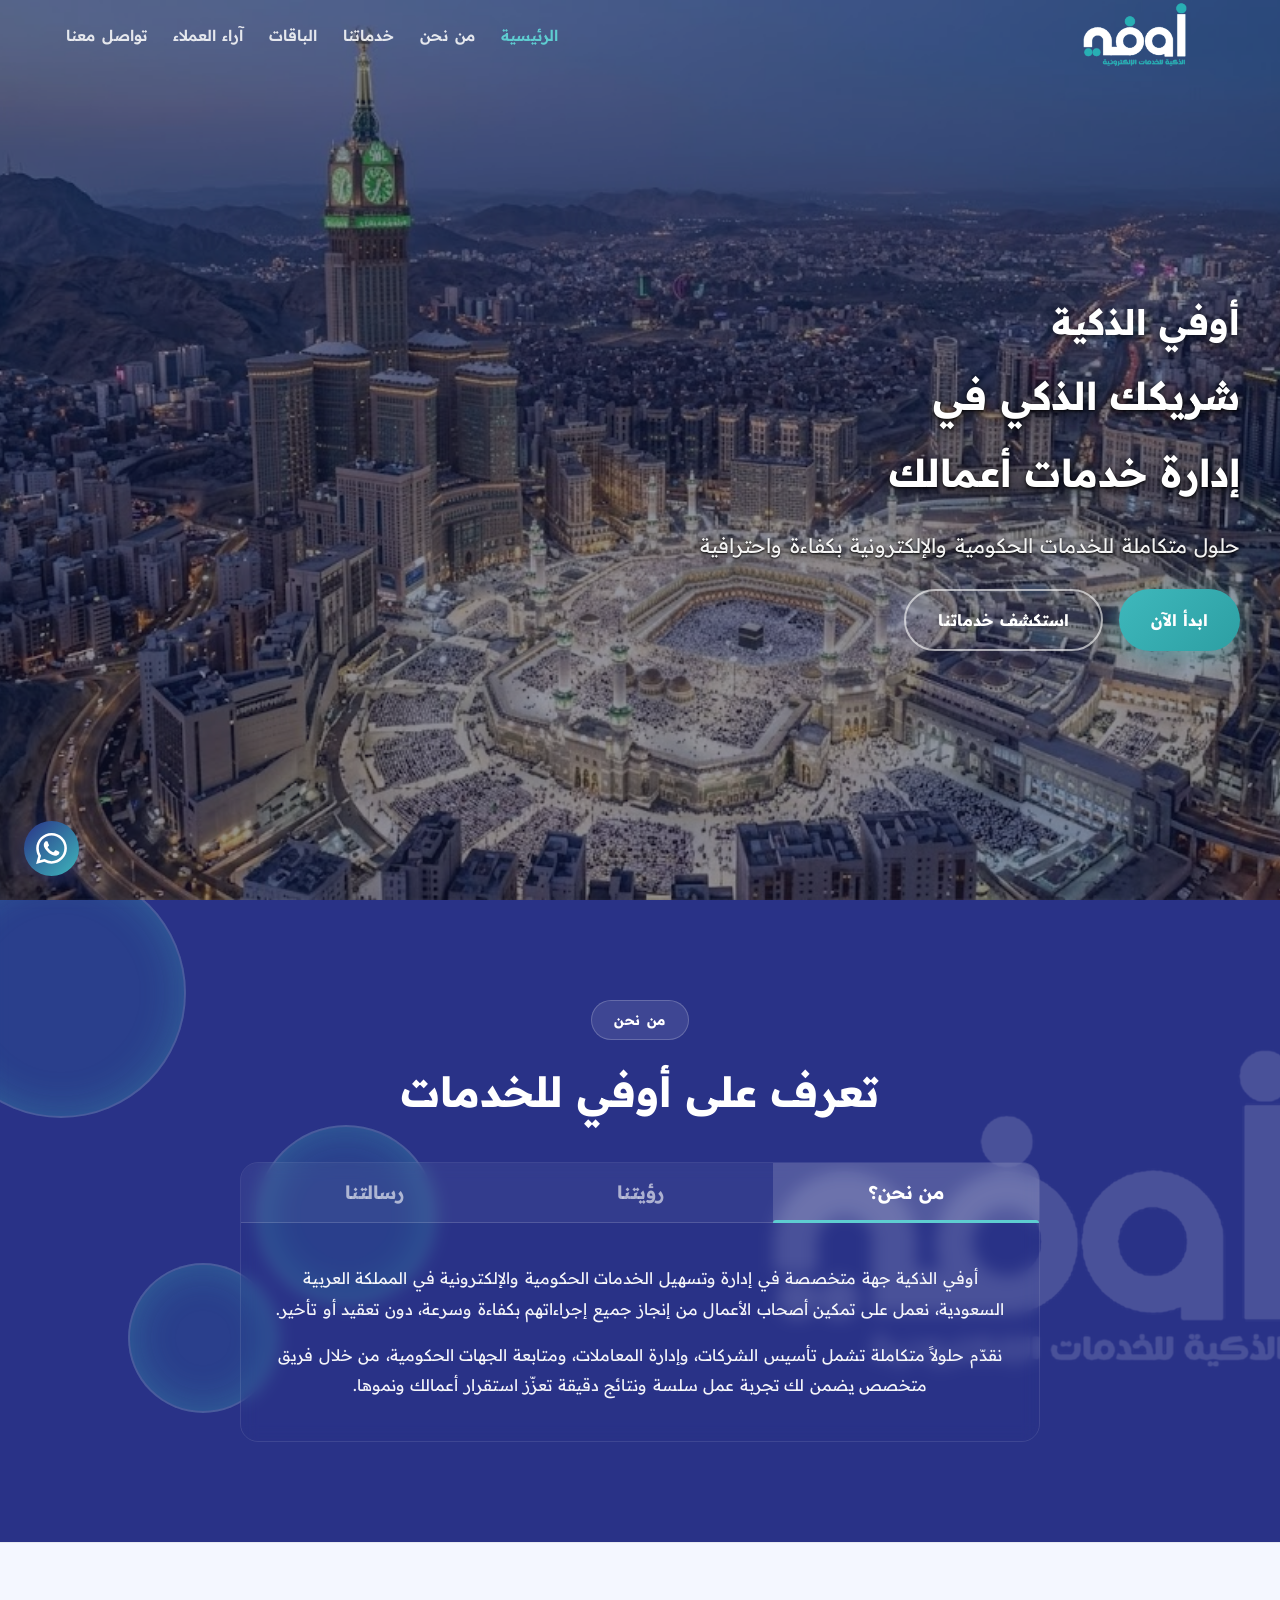
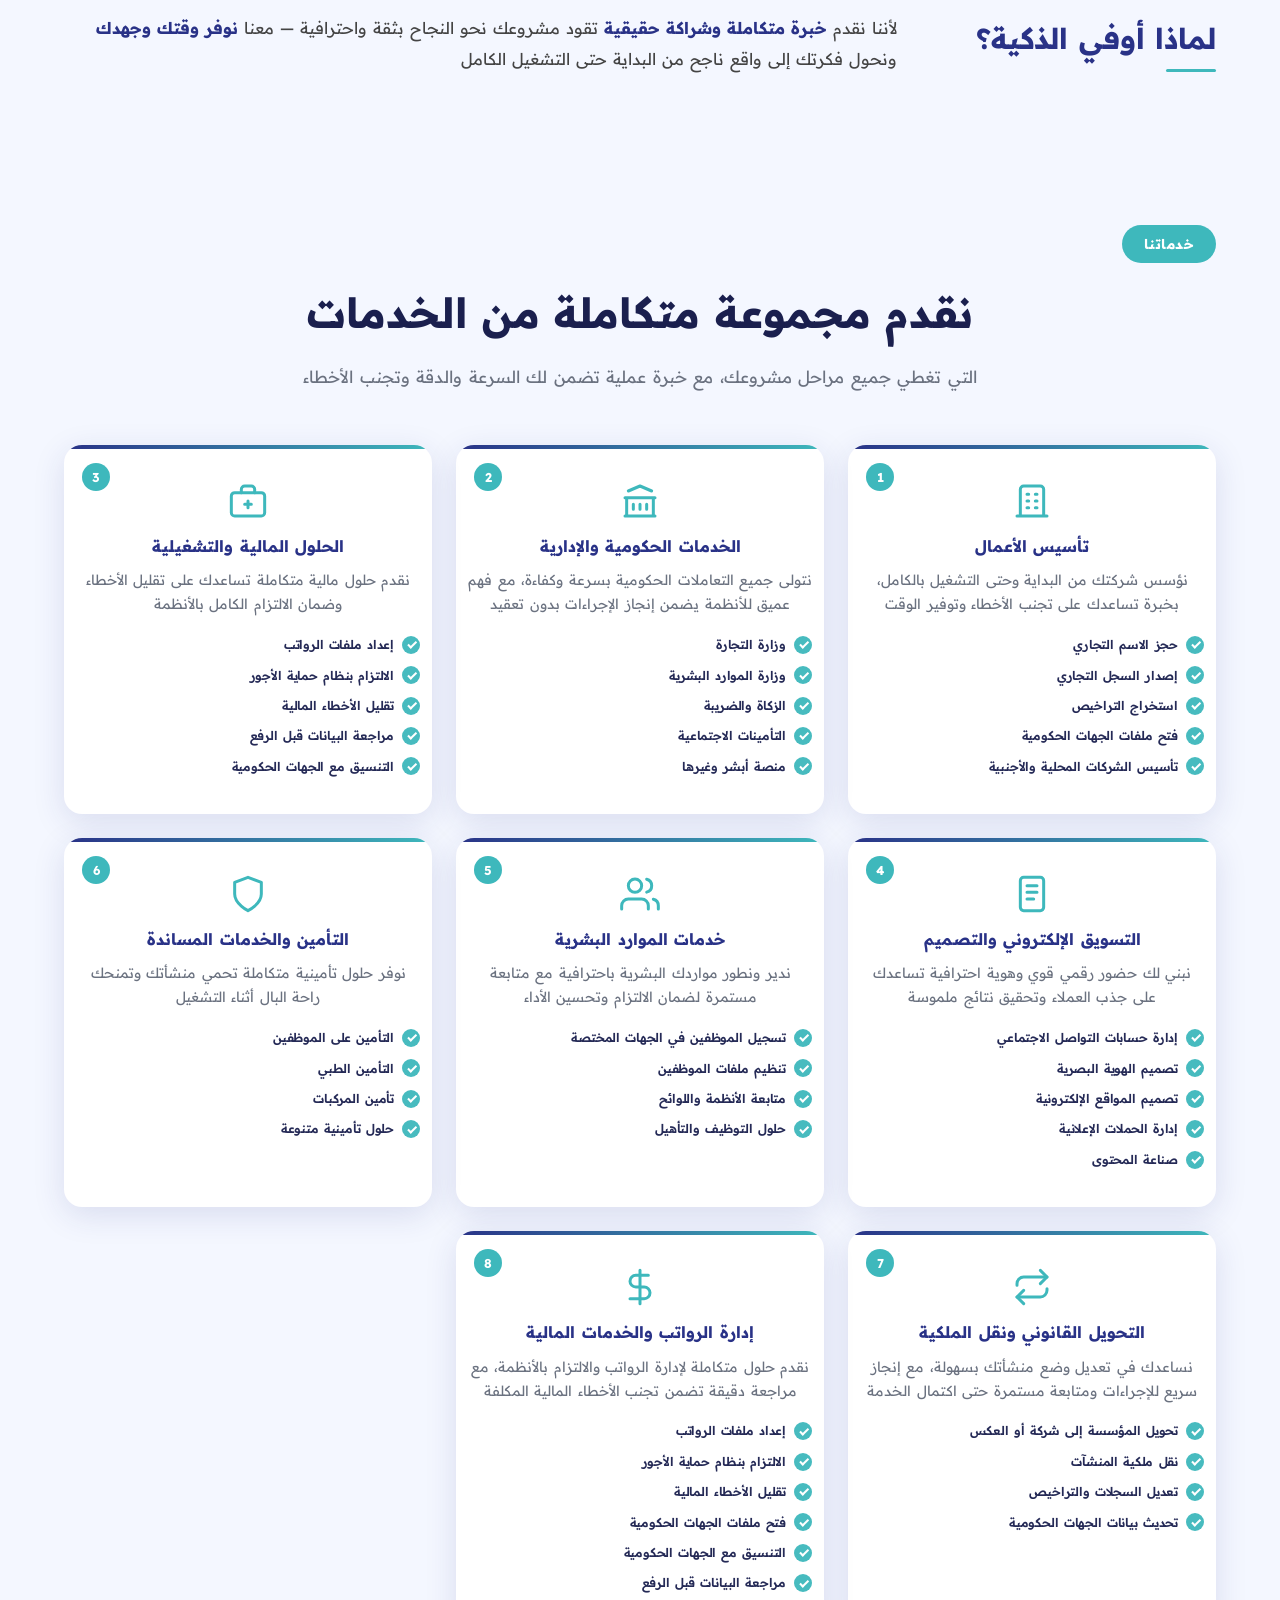
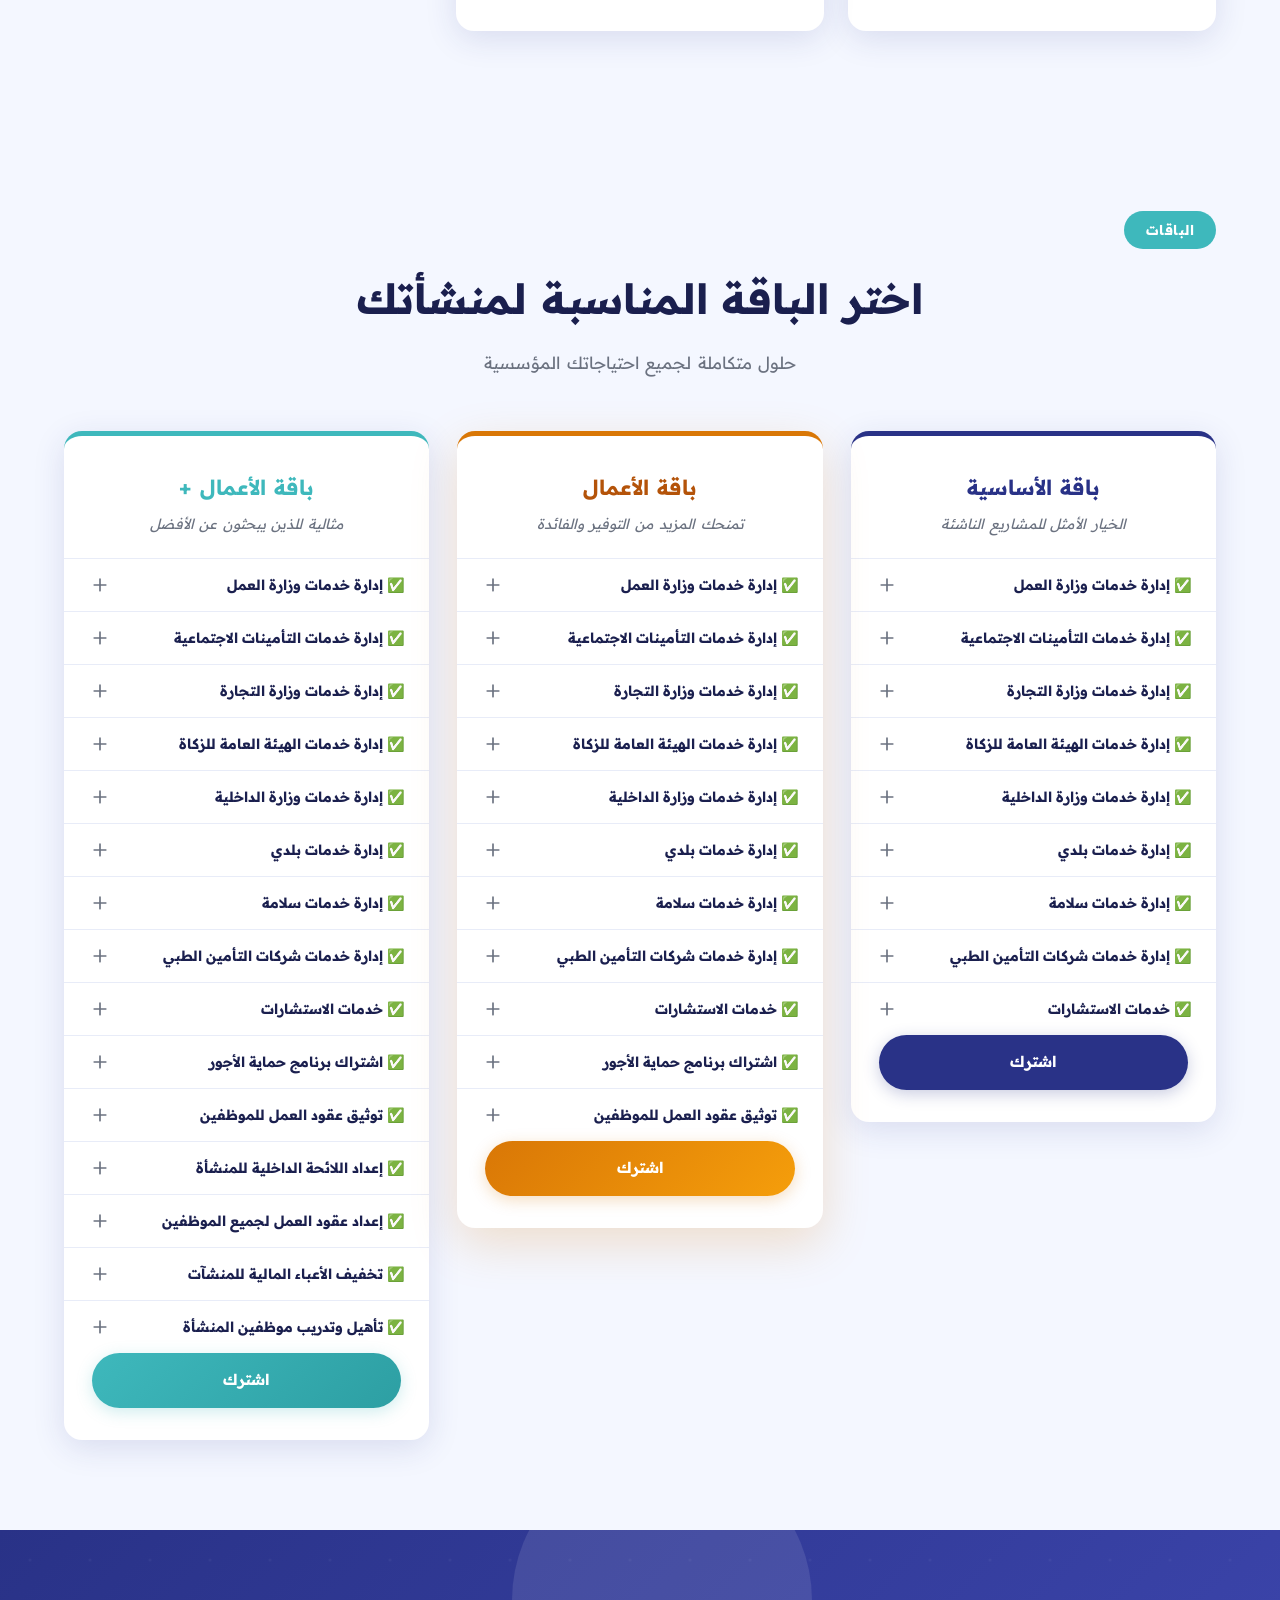
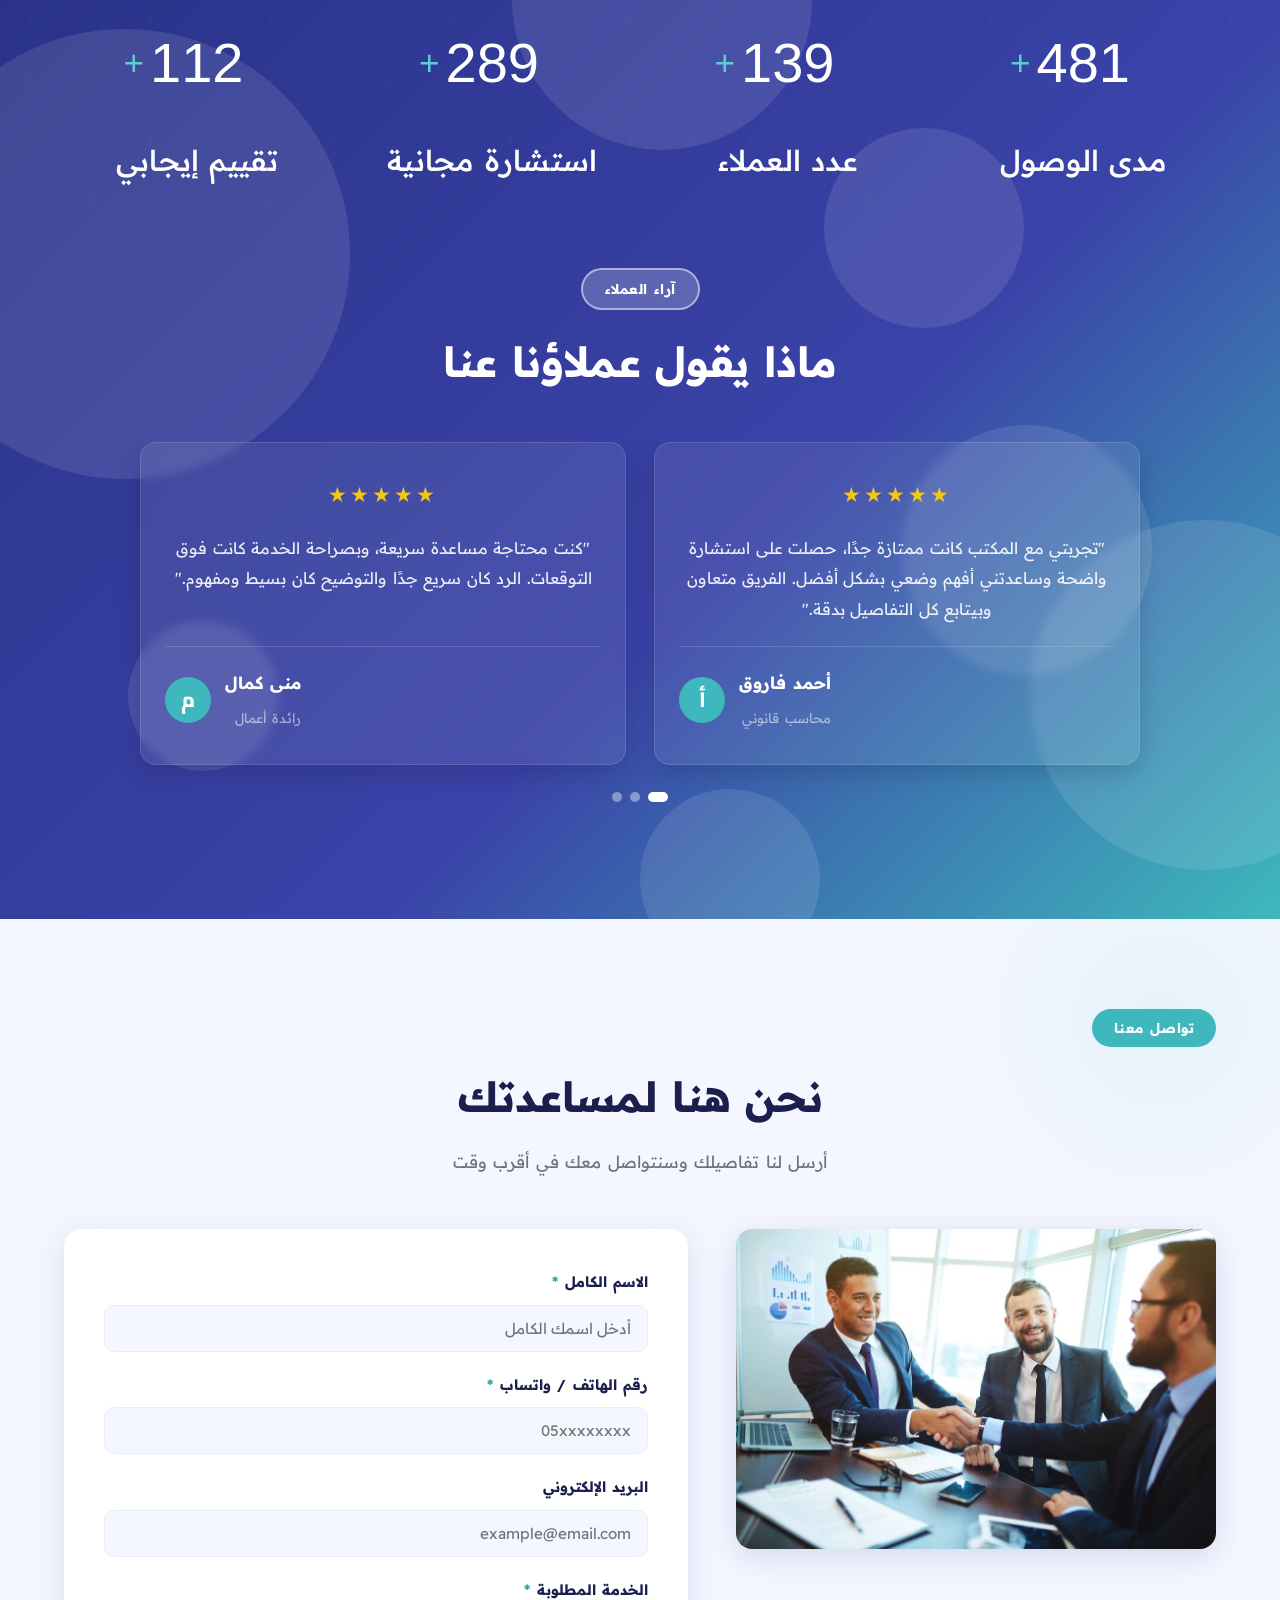
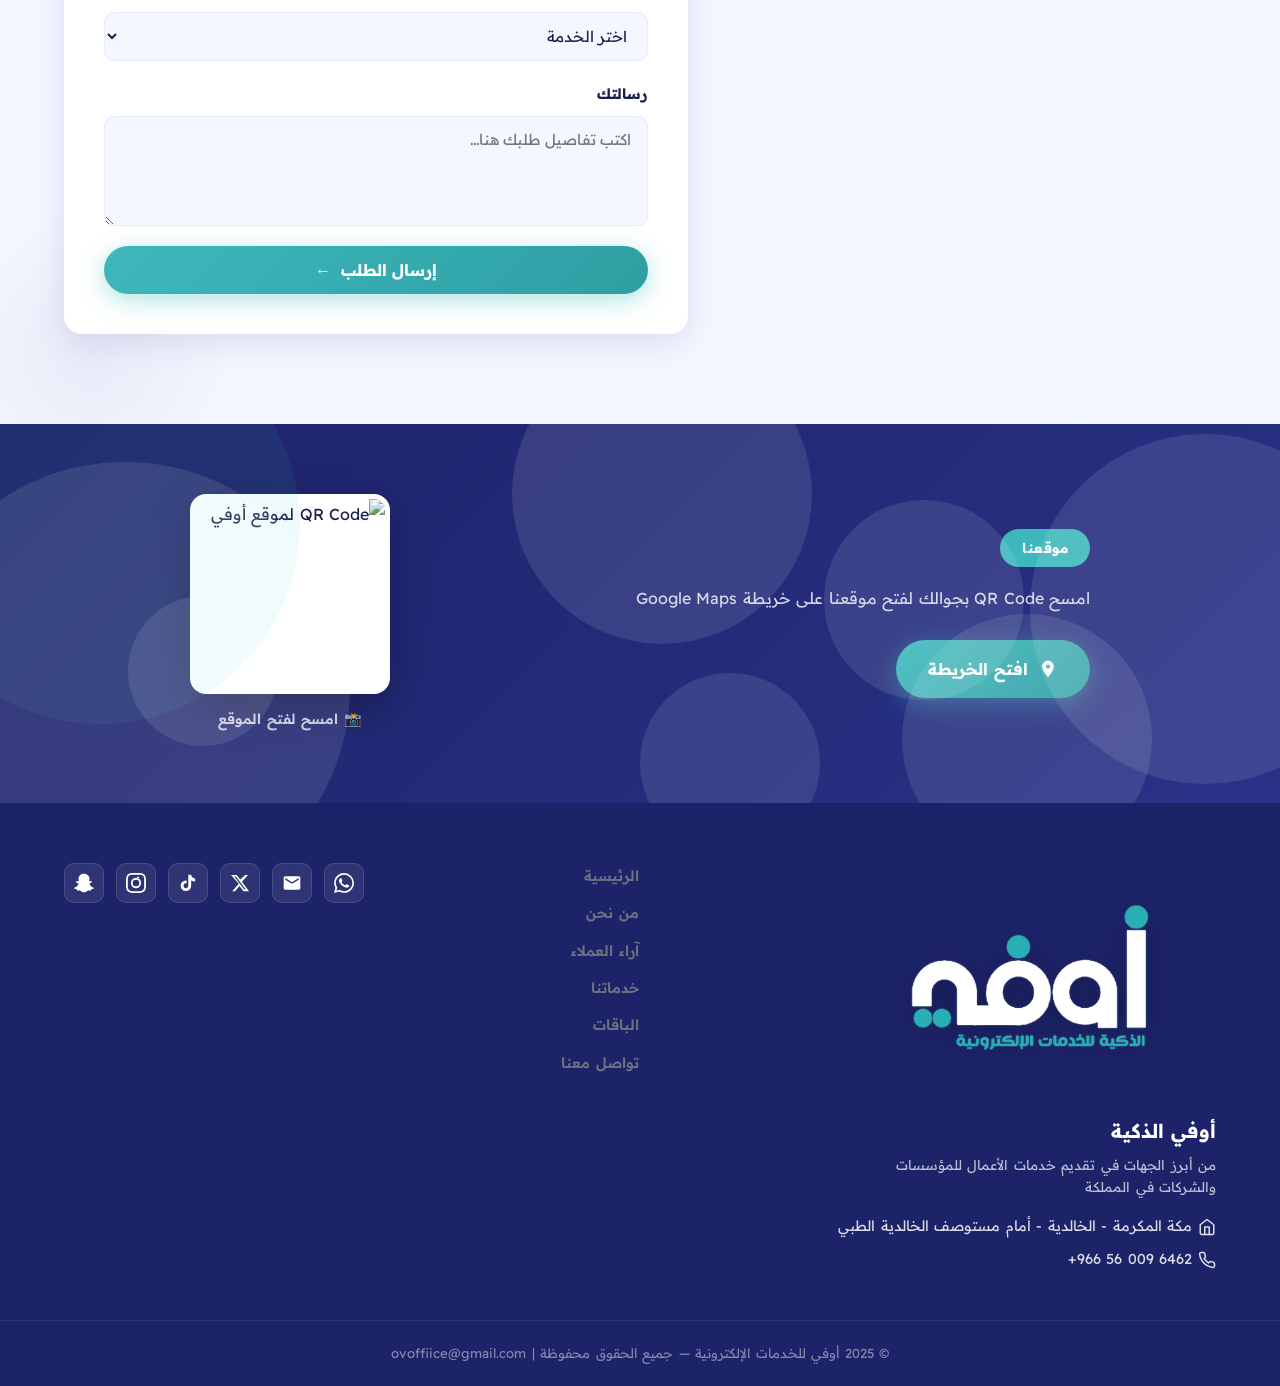
==== commit 00555af1: "add favicon logo" ====
--- a/index.html
+++ b/index.html
@@ -12,6 +12,7 @@
   <link href="https://fonts.googleapis.com/css2?family=Readex+Pro:wght@300;400;500;600;700;800&family=Cairo:wght@300;400;600;700;900&family=Tajawal:wght@300;400;500;700;800;900&display=swap" rel="stylesheet" />
   <link rel="stylesheet" href="https://cdn.jsdelivr.net/npm/swiper@11/swiper-bundle.min.css" />
   <link rel="stylesheet" href="style.css?v=12" />
+  <link rel="icon" href="logo.png" type="image/png" />
 </head>
 <body>
 
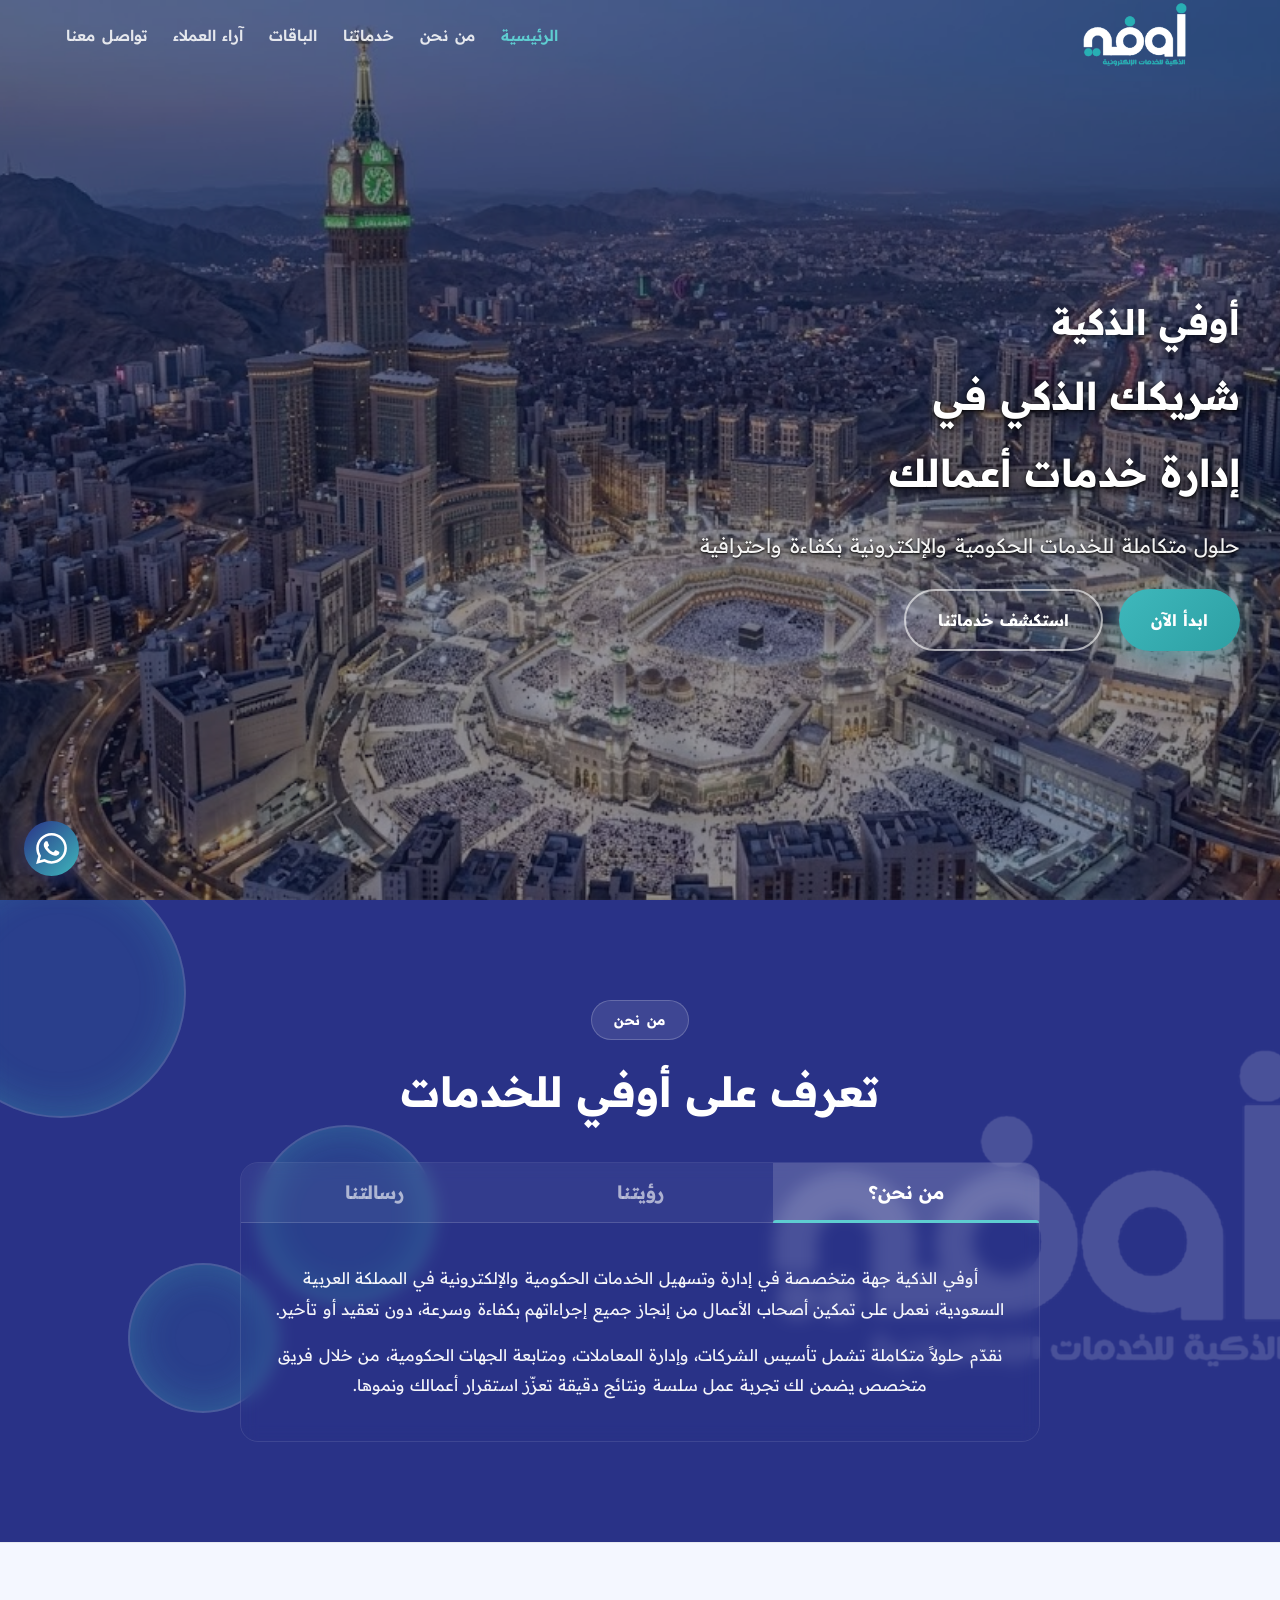
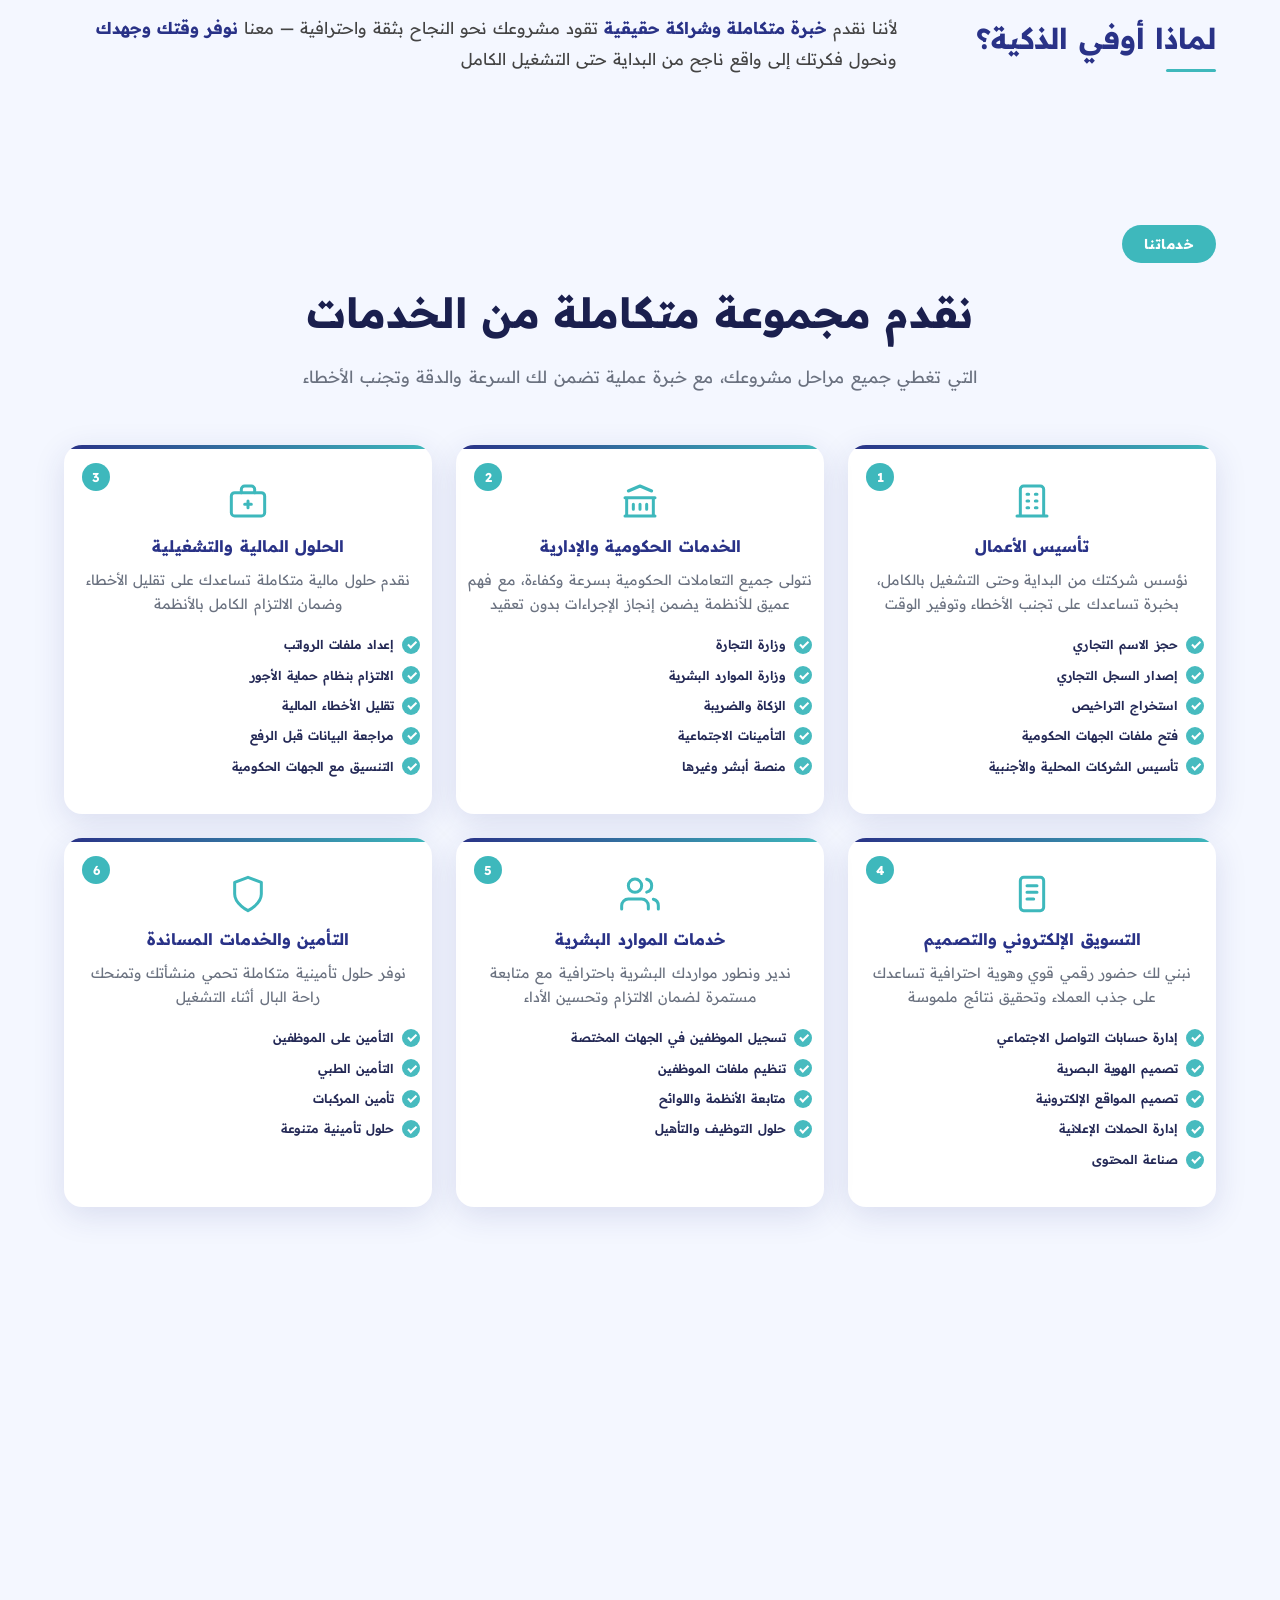
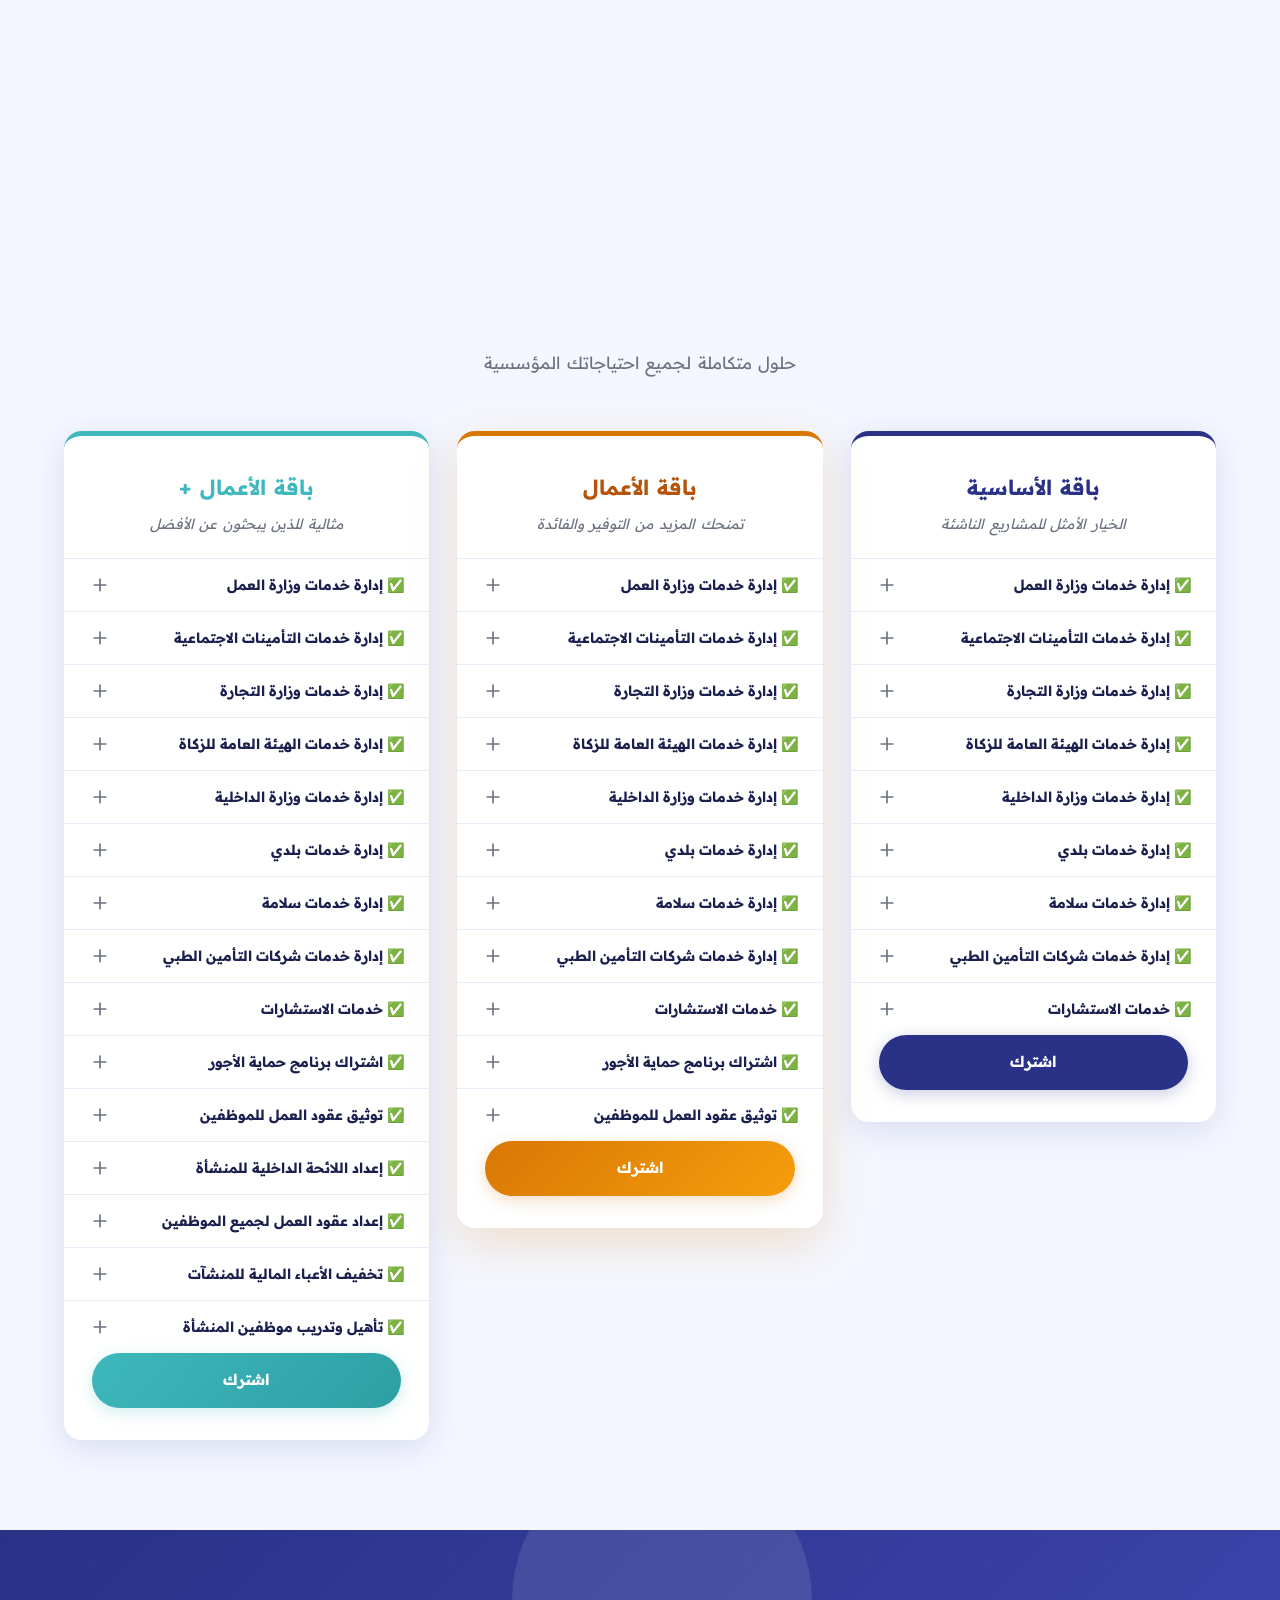
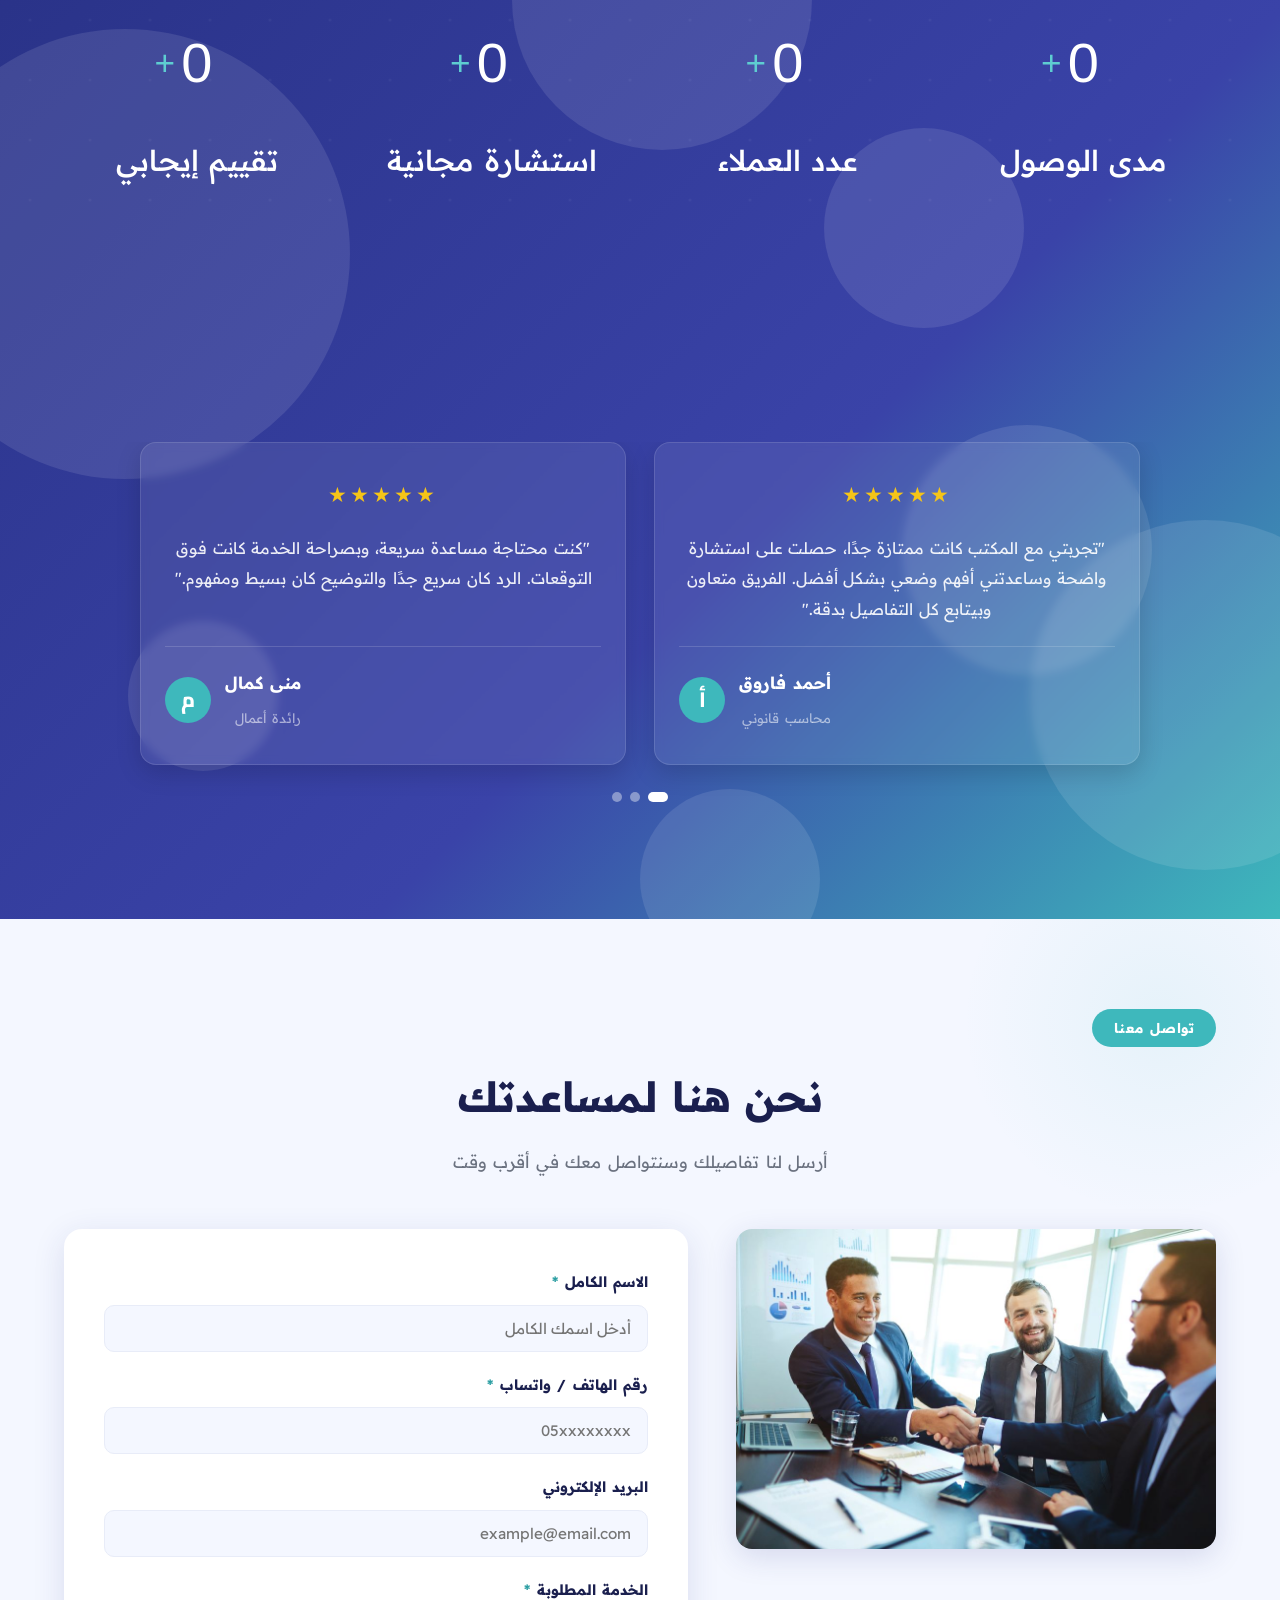
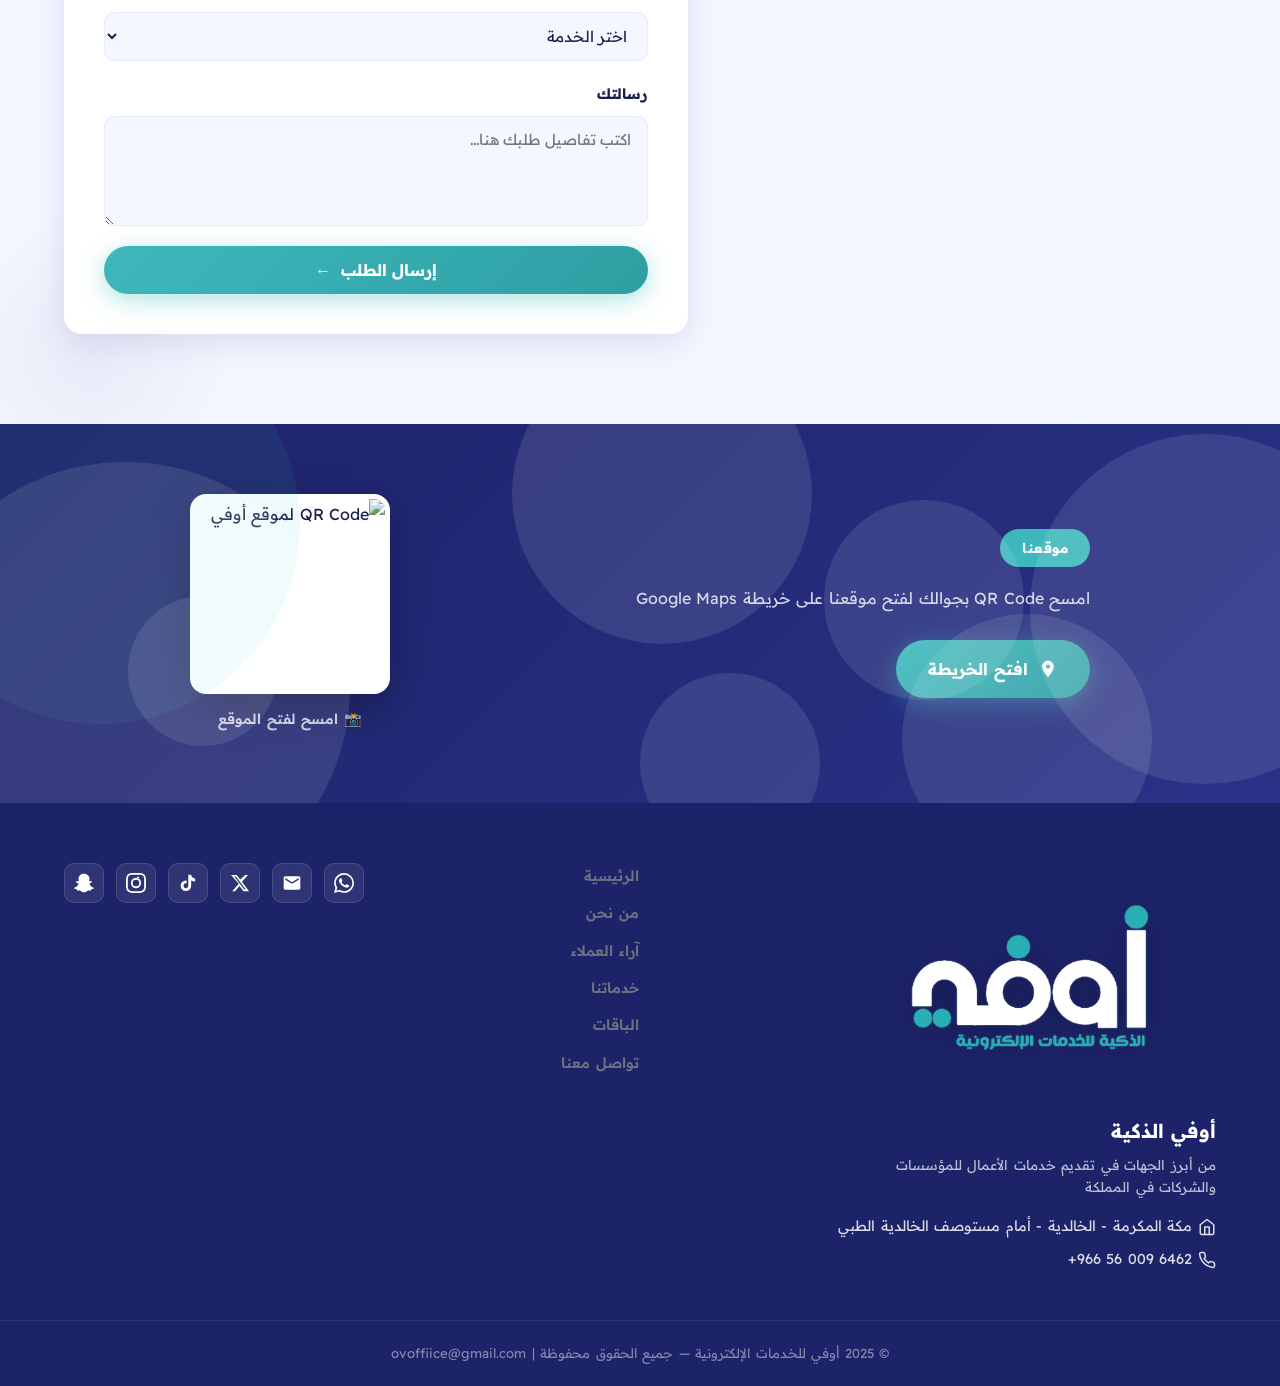
==== commit c2590dfb: "add favicon.ico for better favicon support" ====
--- a/index.html
+++ b/index.html
@@ -12,6 +12,8 @@
   <link href="https://fonts.googleapis.com/css2?family=Readex+Pro:wght@300;400;500;600;700;800&family=Cairo:wght@300;400;600;700;900&family=Tajawal:wght@300;400;500;700;800;900&display=swap" rel="stylesheet" />
   <link rel="stylesheet" href="https://cdn.jsdelivr.net/npm/swiper@11/swiper-bundle.min.css" />
   <link rel="stylesheet" href="style.css?v=12" />
+  <link rel="shortcut icon" href="favicon.ico" type="image/x-icon" />
+  <link rel="icon" href="favicon.ico" type="image/x-icon" />
   <link rel="icon" href="logo.png" type="image/png" />
 </head>
 <body>
